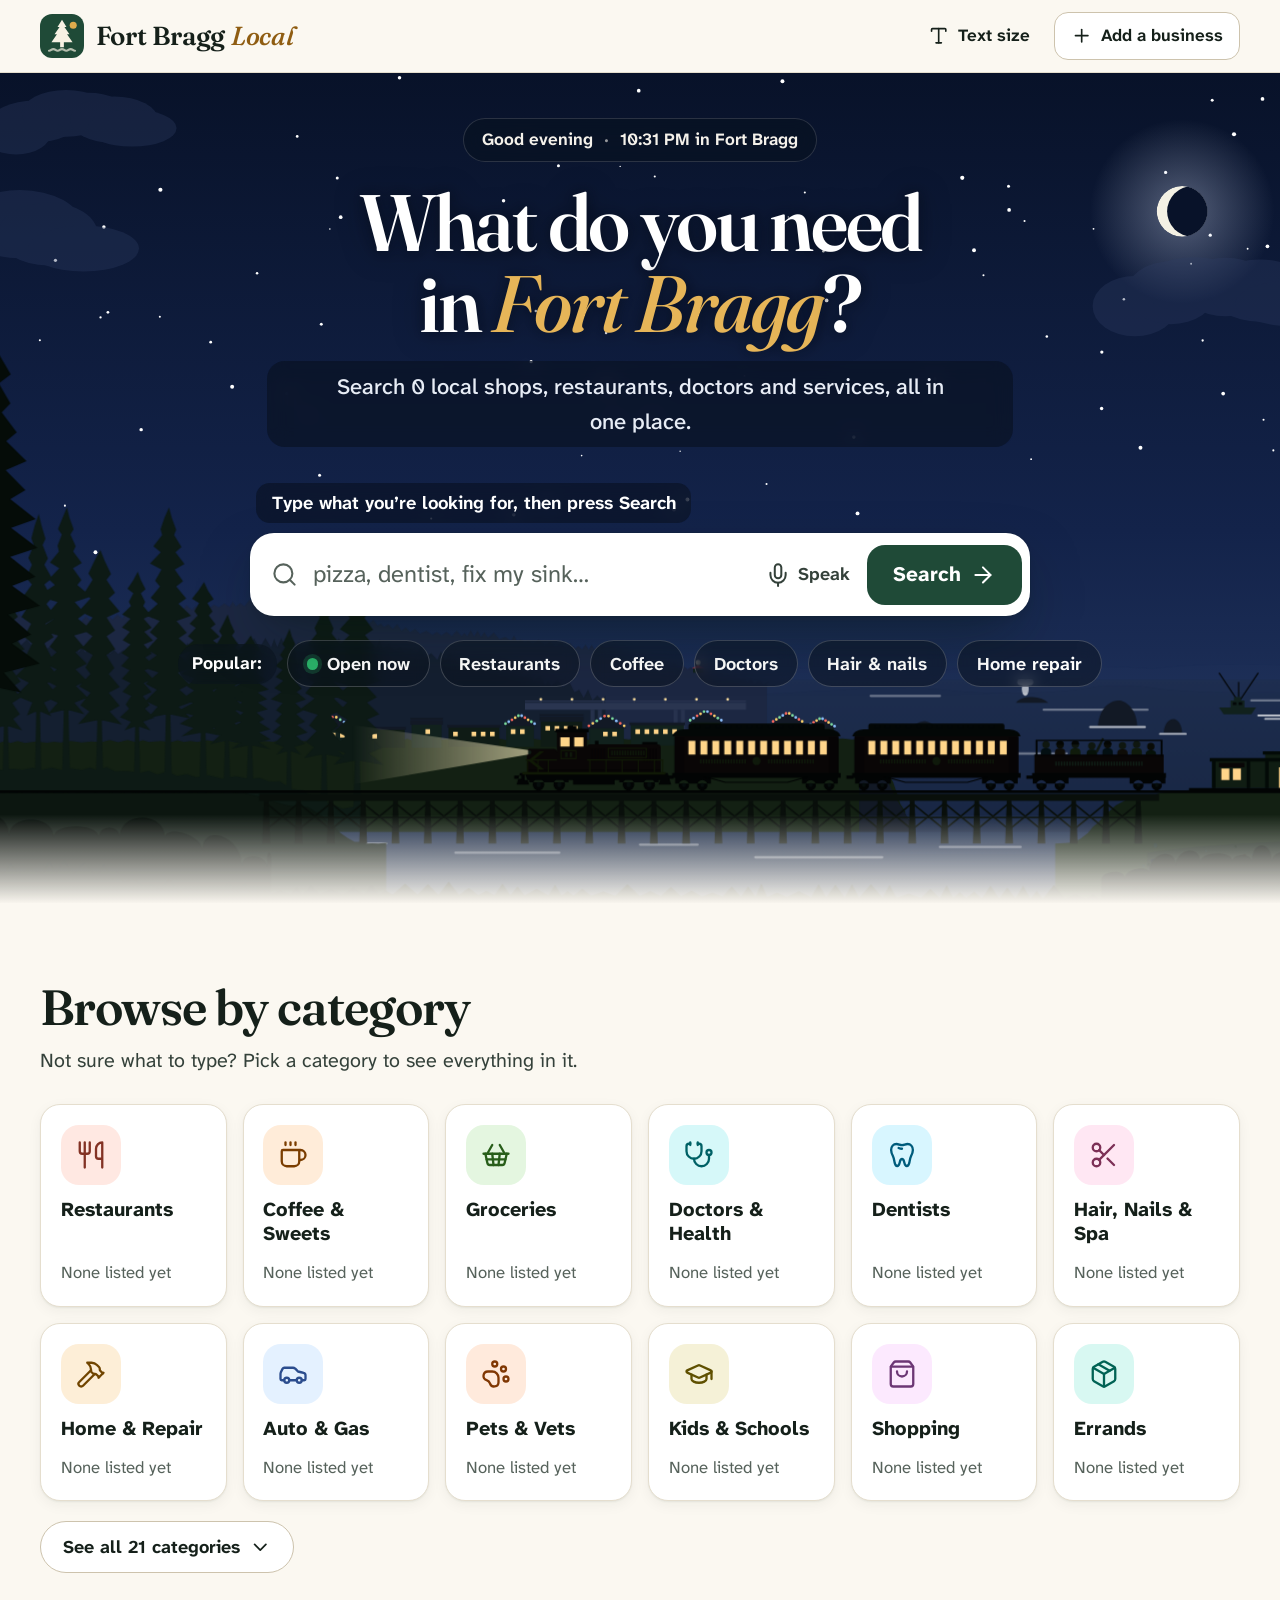
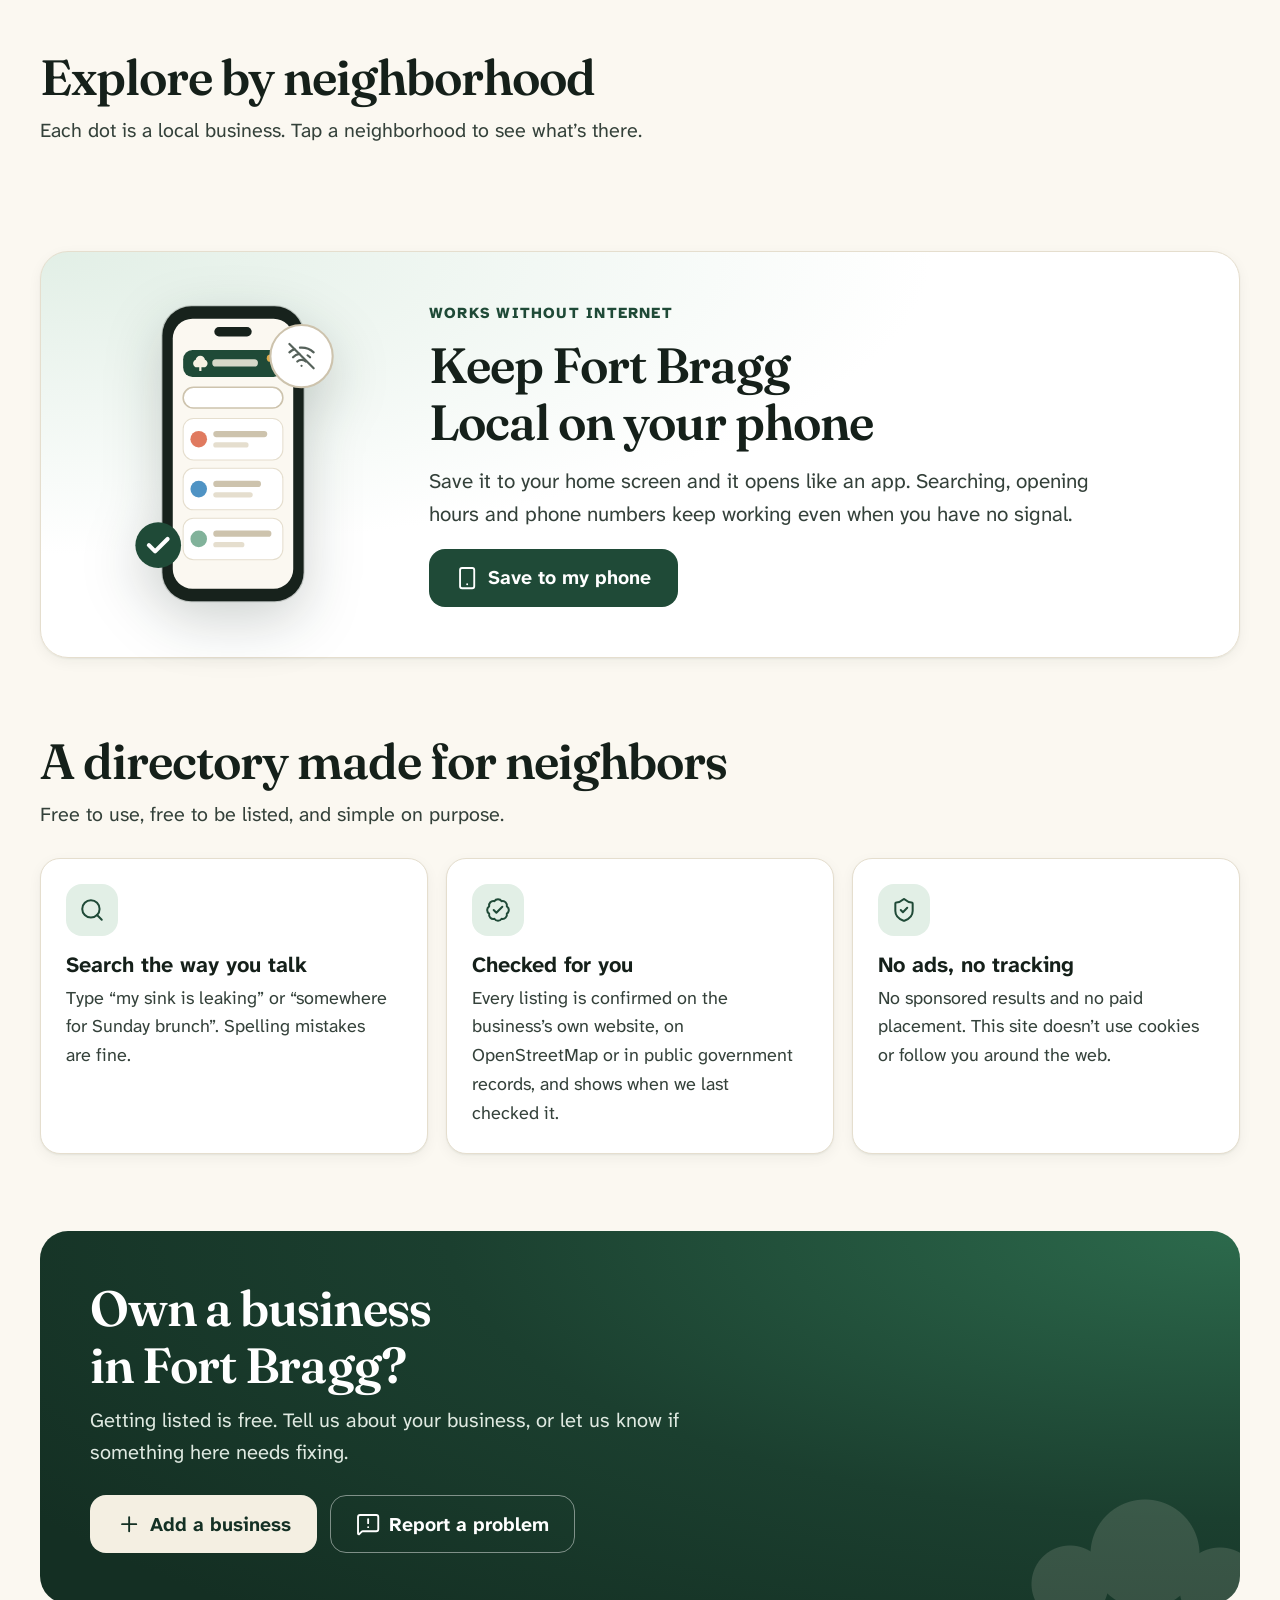
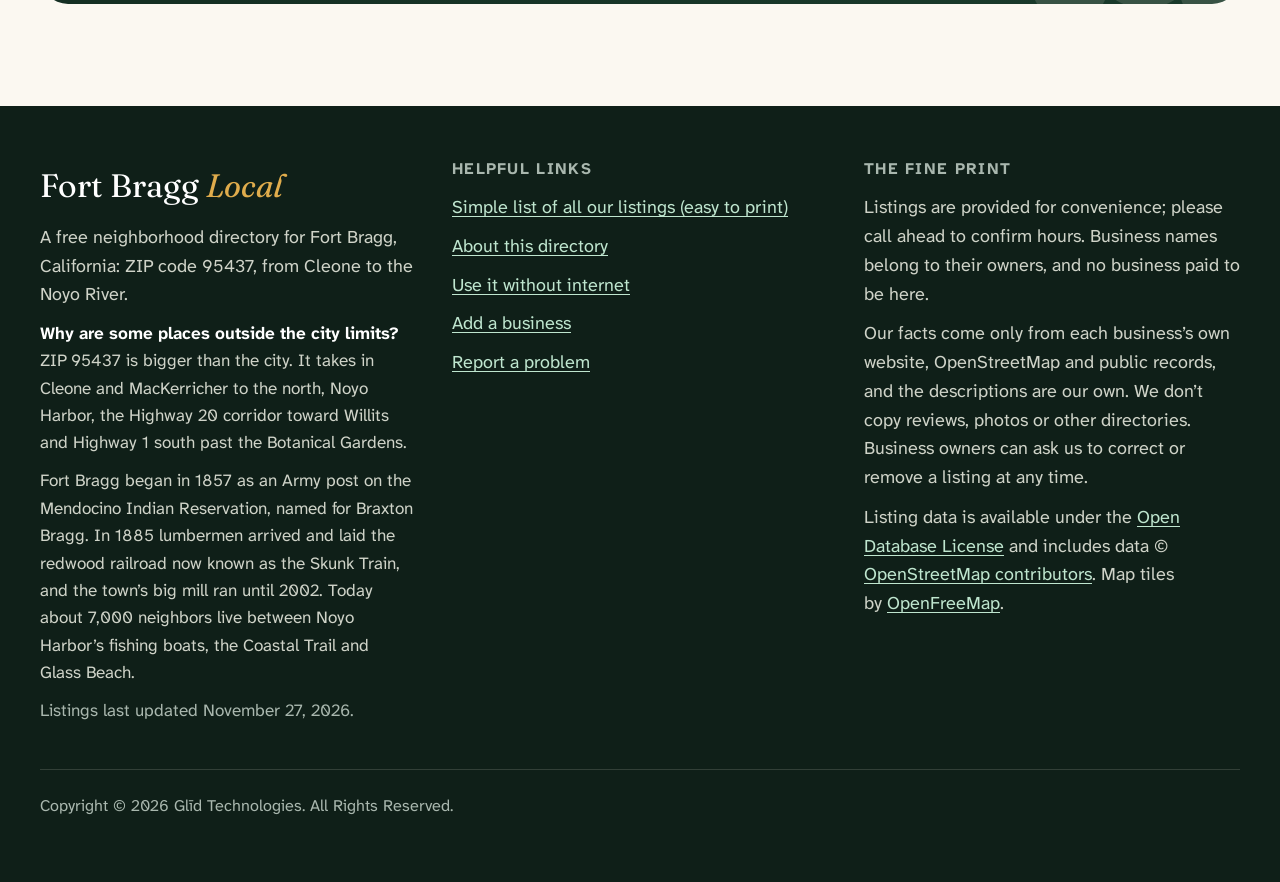
==== index.html @ 2d951d48 "Copy Fort Bragg Local as the starting point for Willits Local Copied from fortbraggcahyperlocal at 7" ====
<!doctype html>
<html lang="en" data-textsize="standard">
<head>
<meta charset="utf-8">
<meta name="viewport" content="width=device-width, initial-scale=1, viewport-fit=cover">
<title>Fort Bragg Local: find local businesses in Fort Bragg, California</title>
<meta name="description" content="A free, easy-to-search directory of local restaurants, shops, doctors and services in Fort Bragg, California. Search in plain English: “pizza”, “dentist” or “fix my sink”.">
<meta name="theme-color" content="#1d3b2f">
<meta name="color-scheme" content="light dark">
<meta property="og:type" content="website">
<meta property="og:title" content="Fort Bragg Local: the neighborhood directory">
<meta property="og:description" content="Find local restaurants, shops, doctors and services in Fort Bragg, California. Search in plain English.">
<meta property="og:image" content="https://fortbragg-ca.info/assets/img/og-image.png">
<meta property="og:image:alt" content="Fort Bragg Local: a search box over a drawing of the Skunk Train crossing a trestle at sunset, with redwoods and the Pacific behind.">
<meta name="twitter:card" content="summary_large_image">
<!-- SITE-URL:START (written by tools/set-site-url.mjs) -->
<link rel="canonical" href="https://fortbragg-ca.info/">
<meta property="og:url" content="https://fortbragg-ca.info/">
<meta name="twitter:image" content="https://fortbragg-ca.info/assets/img/og-image.png">
<!-- SITE-URL:END -->
<link rel="icon" href="assets/img/favicon.svg" type="image/svg+xml">
<link rel="apple-touch-icon" href="assets/img/apple-touch-icon.png">
<link rel="manifest" href="site.webmanifest">
<meta name="mobile-web-app-capable" content="yes">
<meta name="apple-mobile-web-app-capable" content="yes">
<meta name="apple-mobile-web-app-title" content="Fort Bragg">
<meta name="apple-mobile-web-app-status-bar-style" content="default">
<link rel="preload" href="assets/fonts/atkinson-hyperlegible-next-latin-wght-normal.woff2" as="font" type="font/woff2" crossorigin>
<link rel="preload" href="assets/fonts/fraunces-latin-opsz-normal.woff2" as="font" type="font/woff2" crossorigin>
<link rel="preload" href="data/businesses.json" as="fetch" type="application/json" crossorigin>
<link rel="stylesheet" href="assets/css/app.css">
<script>
  // Apply the visitor's saved text size before the page paints (no flash).
  try { var ts = localStorage.getItem('fbl-textsize'); if (ts) document.documentElement.dataset.textsize = ts; } catch (e) {}
  // If the app hasn't started after a while (very old browser), offer the simple list.
  window.__mlBootTimer = setTimeout(function () { var n = document.getElementById('boot-fallback'); if (n) n.hidden = false; }, 6000);
</script>
<script type="module" src="assets/js/app.js"></script>
<script type="application/ld+json">
{"@context":"https://schema.org","@type":"WebSite","name":"Fort Bragg Local","description":"A free directory of local businesses in Fort Bragg, California.","potentialAction":{"@type":"SearchAction","target":"https://fortbragg-ca.info/?q={search_term_string}","query-input":"required name=search_term_string"},"url":"https://fortbragg-ca.info/"}
</script>
</head>
<body>
<a class="skip" href="#q">Skip to search</a>
<!-- ICONS:START -->
<svg xmlns="http://www.w3.org/2000/svg" class="sprite" aria-hidden="true" focusable="false">
<symbol id="i-arrow-left" viewBox="0 0 24 24" fill="none" stroke="currentColor" stroke-width="1.85" stroke-linecap="round" stroke-linejoin="round"><path d="m12 19-7-7 7-7" /><path d="M19 12H5" /></symbol>
<symbol id="i-arrow-right" viewBox="0 0 24 24" fill="none" stroke="currentColor" stroke-width="1.85" stroke-linecap="round" stroke-linejoin="round"><path d="M5 12h14" /><path d="m12 5 7 7-7 7" /></symbol>
<symbol id="i-badge-check" viewBox="0 0 24 24" fill="none" stroke="currentColor" stroke-width="1.85" stroke-linecap="round" stroke-linejoin="round"><path d="M3.85 8.62a4 4 0 0 1 4.78-4.77 4 4 0 0 1 6.74 0 4 4 0 0 1 4.78 4.78 4 4 0 0 1 0 6.74 4 4 0 0 1-4.77 4.78 4 4 0 0 1-6.75 0 4 4 0 0 1-4.78-4.77 4 4 0 0 1 0-6.76Z" /><path d="m16 9-5.5 5.5L8 12" /></symbol>
<symbol id="i-bed-double" viewBox="0 0 24 24" fill="none" stroke="currentColor" stroke-width="1.85" stroke-linecap="round" stroke-linejoin="round"><path d="M2 20v-8a2 2 0 0 1 2-2h16a2 2 0 0 1 2 2v8" /><path d="M4 10V6a2 2 0 0 1 2-2h12a2 2 0 0 1 2 2v4" /><path d="M12 4v6" /><path d="M2 18h20" /></symbol>
<symbol id="i-briefcase" viewBox="0 0 24 24" fill="none" stroke="currentColor" stroke-width="1.85" stroke-linecap="round" stroke-linejoin="round"><path d="M16 20V4a2 2 0 0 0-2-2h-4a2 2 0 0 0-2 2v16" /><rect width="20" height="14" x="2" y="6" rx="2" /></symbol>
<symbol id="i-calendar-check" viewBox="0 0 24 24" fill="none" stroke="currentColor" stroke-width="1.85" stroke-linecap="round" stroke-linejoin="round"><path d="M8 2v3" /><path d="M16 2v3" /><rect x="3" y="3" width="18" height="18" rx="2" /><path d="M3 9h18" /><path d="m9 15 2 2 4-4" /></symbol>
<symbol id="i-car" viewBox="0 0 24 24" fill="none" stroke="currentColor" stroke-width="1.85" stroke-linecap="round" stroke-linejoin="round"><path d="M19 17h2c.6 0 1-.4 1-1v-3c0-.9-.7-1.7-1.5-1.9C18.7 10.6 16 10 16 10s-1.3-1.4-2.2-2.3c-.5-.4-1.1-.7-1.8-.7H5c-.6 0-1.1.4-1.4.9l-1.4 2.9A3.7 3.7 0 0 0 2 12v4c0 .6.4 1 1 1h2" /><circle cx="7" cy="17" r="2" /><path d="M9 17h6" /><circle cx="17" cy="17" r="2" /></symbol>
<symbol id="i-check" viewBox="0 0 24 24" fill="none" stroke="currentColor" stroke-width="1.85" stroke-linecap="round" stroke-linejoin="round"><path d="M20 6 9 17l-5-5" /></symbol>
<symbol id="i-chevron-down" viewBox="0 0 24 24" fill="none" stroke="currentColor" stroke-width="1.85" stroke-linecap="round" stroke-linejoin="round"><path d="m6 9 6 6 6-6" /></symbol>
<symbol id="i-chevron-left" viewBox="0 0 24 24" fill="none" stroke="currentColor" stroke-width="1.85" stroke-linecap="round" stroke-linejoin="round"><path d="m15 18-6-6 6-6" /></symbol>
<symbol id="i-chevron-right" viewBox="0 0 24 24" fill="none" stroke="currentColor" stroke-width="1.85" stroke-linecap="round" stroke-linejoin="round"><path d="m9 18 6-6-6-6" /></symbol>
<symbol id="i-circle-alert" viewBox="0 0 24 24" fill="none" stroke="currentColor" stroke-width="1.85" stroke-linecap="round" stroke-linejoin="round"><circle cx="12" cy="12" r="10" /><line x1="12" x2="12" y1="8" y2="12" /><line x1="12" x2="12.01" y1="16" y2="16" /></symbol>
<symbol id="i-circle-check" viewBox="0 0 24 24" fill="none" stroke="currentColor" stroke-width="1.85" stroke-linecap="round" stroke-linejoin="round"><circle cx="12" cy="12" r="10" /><path d="m9 12 2 2 4-4" /></symbol>
<symbol id="i-clock" viewBox="0 0 24 24" fill="none" stroke="currentColor" stroke-width="1.85" stroke-linecap="round" stroke-linejoin="round"><circle cx="12" cy="12" r="10" /><path d="M12 6v6l4 2" /></symbol>
<symbol id="i-coffee" viewBox="0 0 24 24" fill="none" stroke="currentColor" stroke-width="1.85" stroke-linecap="round" stroke-linejoin="round"><path d="M10 2v2" /><path d="M14 2v2" /><path d="M16 8a1 1 0 0 1 1 1v8a4 4 0 0 1-4 4H7a4 4 0 0 1-4-4V9a1 1 0 0 1 1-1h14a4 4 0 1 1 0 8h-1" /><path d="M6 2v2" /></symbol>
<symbol id="i-copy" viewBox="0 0 24 24" fill="none" stroke="currentColor" stroke-width="1.85" stroke-linecap="round" stroke-linejoin="round"><rect width="14" height="14" x="8" y="8" rx="2" ry="2" /><path d="M4 16c-1.1 0-2-.9-2-2V4c0-1.1.9-2 2-2h10c1.1 0 2 .9 2 2" /></symbol>
<symbol id="i-download" viewBox="0 0 24 24" fill="none" stroke="currentColor" stroke-width="1.85" stroke-linecap="round" stroke-linejoin="round"><path d="M12 15V3" /><path d="M21 15v4a2 2 0 0 1-2 2H5a2 2 0 0 1-2-2v-4" /><path d="m7 10 5 5 5-5" /></symbol>
<symbol id="i-dumbbell" viewBox="0 0 24 24" fill="none" stroke="currentColor" stroke-width="1.85" stroke-linecap="round" stroke-linejoin="round"><path d="M17.596 12.768a2 2 0 1 0 2.829-2.829l-1.768-1.767a2 2 0 0 0 2.828-2.829l-2.828-2.828a2 2 0 0 0-2.829 2.828l-1.767-1.768a2 2 0 1 0-2.829 2.829z" /><path d="m2.5 21.5 1.4-1.4" /><path d="m20.1 3.9 1.4-1.4" /><path d="M5.343 21.485a2 2 0 1 0 2.829-2.828l1.767 1.768a2 2 0 1 0 2.829-2.829l-6.364-6.364a2 2 0 1 0-2.829 2.829l1.768 1.767a2 2 0 0 0-2.828 2.829z" /><path d="m9.6 14.4 4.8-4.8" /></symbol>
<symbol id="i-ellipsis" viewBox="0 0 24 24" fill="none" stroke="currentColor" stroke-width="1.85" stroke-linecap="round" stroke-linejoin="round"><circle cx="12" cy="12" r="1" /><circle cx="19" cy="12" r="1" /><circle cx="5" cy="12" r="1" /></symbol>
<symbol id="i-ellipsis-vertical" viewBox="0 0 24 24" fill="none" stroke="currentColor" stroke-width="1.85" stroke-linecap="round" stroke-linejoin="round"><circle cx="12" cy="12" r="1" /><circle cx="12" cy="5" r="1" /><circle cx="12" cy="19" r="1" /></symbol>
<symbol id="i-external-link" viewBox="0 0 24 24" fill="none" stroke="currentColor" stroke-width="1.85" stroke-linecap="round" stroke-linejoin="round"><path d="M15 3h6v6" /><path d="M10 14 21 3" /><path d="M18 13v6a2 2 0 0 1-2 2H5a2 2 0 0 1-2-2V8a2 2 0 0 1 2-2h6" /></symbol>
<symbol id="i-glasses" viewBox="0 0 24 24" fill="none" stroke="currentColor" stroke-width="1.85" stroke-linecap="round" stroke-linejoin="round"><circle cx="6" cy="15" r="4" /><circle cx="18" cy="15" r="4" /><path d="M14 15a2 2 0 0 0-2-2 2 2 0 0 0-2 2" /><path d="M2.5 13 5 7c.7-1.3 1.4-2 3-2" /><path d="M21.5 13 19 7c-.7-1.3-1.5-2-3-2" /></symbol>
<symbol id="i-globe" viewBox="0 0 24 24" fill="none" stroke="currentColor" stroke-width="1.85" stroke-linecap="round" stroke-linejoin="round"><circle cx="12" cy="12" r="10" /><path d="M12 2a14.5 14.5 0 0 0 0 20 14.5 14.5 0 0 0 0-20" /><path d="M2 12h20" /></symbol>
<symbol id="i-graduation-cap" viewBox="0 0 24 24" fill="none" stroke="currentColor" stroke-width="1.85" stroke-linecap="round" stroke-linejoin="round"><path d="M21.42 10.922a1 1 0 0 0-.019-1.838L12.83 5.18a2 2 0 0 0-1.66 0L2.6 9.08a1 1 0 0 0 0 1.832l8.57 3.908a2 2 0 0 0 1.66 0z" /><path d="M22 10v6" /><path d="M6 12.5V16a6 3 0 0 0 12 0v-3.5" /></symbol>
<symbol id="i-hammer" viewBox="0 0 24 24" fill="none" stroke="currentColor" stroke-width="1.85" stroke-linecap="round" stroke-linejoin="round"><path d="m15 12-9.373 9.373a1 1 0 0 1-3.001-3L12 9" /><path d="m18 15 4-4" /><path d="m21.5 11.5-1.914-1.914A2 2 0 0 1 19 8.172v-.344a2 2 0 0 0-.586-1.414l-1.657-1.657A6 6 0 0 0 12.516 3H9l1.243 1.243A6 6 0 0 1 12 8.485V10l2 2h1.172a2 2 0 0 1 1.414.586L18.5 14.5" /></symbol>
<symbol id="i-heart" viewBox="0 0 24 24" fill="none" stroke="currentColor" stroke-width="1.85" stroke-linecap="round" stroke-linejoin="round"><path d="M2 9.5a5.5 5.5 0 0 1 9.591-3.676.56.56 0 0 0 .818 0A5.49 5.49 0 0 1 22 9.5c0 2.29-1.5 4-3 5.5l-5.492 5.313a2 2 0 0 1-3 .019L5 15c-1.5-1.5-3-3.2-3-5.5" /></symbol>
<symbol id="i-heart-handshake" viewBox="0 0 24 24" fill="none" stroke="currentColor" stroke-width="1.85" stroke-linecap="round" stroke-linejoin="round"><path d="M19.414 14.414C21 12.828 22 11.5 22 9.5a5.5 5.5 0 0 0-9.591-3.676.6.6 0 0 1-.818.001A5.5 5.5 0 0 0 2 9.5c0 2.3 1.5 4 3 5.5l5.535 5.362a2 2 0 0 0 2.879.052 2.12 2.12 0 0 0-.004-3 2.124 2.124 0 1 0 3-3 2.124 2.124 0 0 0 3.004 0 2 2 0 0 0 0-2.828l-1.881-1.882a2.41 2.41 0 0 0-3.409 0l-1.71 1.71a2 2 0 0 1-2.828 0 2 2 0 0 1 0-2.828l2.823-2.762" /></symbol>
<symbol id="i-info" viewBox="0 0 24 24" fill="none" stroke="currentColor" stroke-width="1.85" stroke-linecap="round" stroke-linejoin="round"><circle cx="12" cy="12" r="10" /><path d="M12 16v-4" /><path d="M12 8h.01" /></symbol>
<symbol id="i-key" viewBox="0 0 24 24" fill="none" stroke="currentColor" stroke-width="1.85" stroke-linecap="round" stroke-linejoin="round"><path d="m2 21 9.6-9.6" /><path d="m7.5 15.5 2.3 2.3a1 1 0 0 1 0 1.4l-2.1 2.1a1 1 0 0 1-1.4 0L4 19" /><circle cx="15.5" cy="7.5" r="5.5" /></symbol>
<symbol id="i-landmark" viewBox="0 0 24 24" fill="none" stroke="currentColor" stroke-width="1.85" stroke-linecap="round" stroke-linejoin="round"><path d="M10 18v-7" /><path d="M11.119 2.205a2 2 0 0 1 1.762 0l7.84 3.846A.5.5 0 0 1 20.5 7h-17a.5.5 0 0 1-.22-.949z" /><path d="M14 18v-7" /><path d="M18 18v-7" /><path d="M3 22h18" /><path d="M6 18v-7" /></symbol>
<symbol id="i-layout-grid" viewBox="0 0 24 24" fill="none" stroke="currentColor" stroke-width="1.85" stroke-linecap="round" stroke-linejoin="round"><rect width="7" height="7" x="3" y="3" rx="1" /><rect width="7" height="7" x="14" y="3" rx="1" /><rect width="7" height="7" x="14" y="14" rx="1" /><rect width="7" height="7" x="3" y="14" rx="1" /></symbol>
<symbol id="i-leaf" viewBox="0 0 24 24" fill="none" stroke="currentColor" stroke-width="1.85" stroke-linecap="round" stroke-linejoin="round"><path d="M11 20a10 10 0 0010-10 25.9 25.9 0 00-1.04-7.281 1 1 0 00-1.755-.325C15.833 5.5 13 5.5 9.8 6.1A7 7 0 0011 20" /><path d="M2 21a5 5 0 012.911-4.544C7.613 15.212 8.351 15.24 11 13" /></symbol>
<symbol id="i-list" viewBox="0 0 24 24" fill="none" stroke="currentColor" stroke-width="1.85" stroke-linecap="round" stroke-linejoin="round"><path d="M3 5h.01" /><path d="M3 12h.01" /><path d="M3 19h.01" /><path d="M8 5h13" /><path d="M8 12h13" /><path d="M8 19h13" /></symbol>
<symbol id="i-mail" viewBox="0 0 24 24" fill="none" stroke="currentColor" stroke-width="1.85" stroke-linecap="round" stroke-linejoin="round"><path d="m22 7-8.991 5.727a2 2 0 0 1-2.009 0L2 7" /><rect x="2" y="4" width="20" height="16" rx="2" /></symbol>
<symbol id="i-map" viewBox="0 0 24 24" fill="none" stroke="currentColor" stroke-width="1.85" stroke-linecap="round" stroke-linejoin="round"><path d="M14.106 5.553a2 2 0 0 0 1.788 0l3.659-1.83A1 1 0 0 1 21 4.619v12.764a1 1 0 0 1-.553.894l-4.553 2.277a2 2 0 0 1-1.788 0l-4.212-2.106a2 2 0 0 0-1.788 0l-3.659 1.83A1 1 0 0 1 3 19.381V6.618a1 1 0 0 1 .553-.894l4.553-2.277a2 2 0 0 1 1.788 0z" /><path d="M15 5.764v15" /><path d="M9 3.236v15" /></symbol>
<symbol id="i-map-pin" viewBox="0 0 24 24" fill="none" stroke="currentColor" stroke-width="1.85" stroke-linecap="round" stroke-linejoin="round"><path d="M20 10c0 4.993-5.539 10.193-7.399 11.799a1 1 0 0 1-1.202 0C9.539 20.193 4 14.993 4 10a8 8 0 0 1 16 0" /><circle cx="12" cy="10" r="3" /></symbol>
<symbol id="i-menu" viewBox="0 0 24 24" fill="none" stroke="currentColor" stroke-width="1.85" stroke-linecap="round" stroke-linejoin="round"><path d="M4 5h16" /><path d="M4 12h16" /><path d="M4 19h16" /></symbol>
<symbol id="i-message-square-warning" viewBox="0 0 24 24" fill="none" stroke="currentColor" stroke-width="1.85" stroke-linecap="round" stroke-linejoin="round"><path d="M22 17a2 2 0 0 1-2 2H6.828a2 2 0 0 0-1.414.586l-2.202 2.202A.71.71 0 0 1 2 21.286V5a2 2 0 0 1 2-2h16a2 2 0 0 1 2 2z" /><path d="M12 15h.01" /><path d="M12 7v4" /></symbol>
<symbol id="i-mic" viewBox="0 0 24 24" fill="none" stroke="currentColor" stroke-width="1.85" stroke-linecap="round" stroke-linejoin="round"><path d="M12 19v3" /><path d="M19 10v2a7 7 0 0 1-14 0v-2" /><rect x="9" y="2" width="6" height="13" rx="3" /></symbol>
<symbol id="i-moon" viewBox="0 0 24 24" fill="none" stroke="currentColor" stroke-width="1.85" stroke-linecap="round" stroke-linejoin="round"><path d="M20.985 12.486a9 9 0 1 1-9.473-9.472c.405-.022.617.46.402.803a6 6 0 0 0 8.268 8.268c.344-.215.825-.004.803.401" /></symbol>
<symbol id="i-navigation" viewBox="0 0 24 24" fill="none" stroke="currentColor" stroke-width="1.85" stroke-linecap="round" stroke-linejoin="round"><polygon points="3 11 22 2 13 21 11 13 3 11" /></symbol>
<symbol id="i-package" viewBox="0 0 24 24" fill="none" stroke="currentColor" stroke-width="1.85" stroke-linecap="round" stroke-linejoin="round"><path d="M11 21.73a2 2 0 0 0 2 0l7-4A2 2 0 0 0 21 16V8a2 2 0 0 0-1-1.73l-7-4a2 2 0 0 0-2 0l-7 4A2 2 0 0 0 3 8v8a2 2 0 0 0 1 1.73z" /><path d="M12 22V12" /><polyline points="3.29 7 12 12 20.71 7" /><path d="m7.5 4.27 9 5.15" /></symbol>
<symbol id="i-paw-print" viewBox="0 0 24 24" fill="none" stroke="currentColor" stroke-width="1.85" stroke-linecap="round" stroke-linejoin="round"><circle cx="11" cy="4" r="2" /><circle cx="18" cy="8" r="2" /><circle cx="20" cy="16" r="2" /><path d="M9 10a5 5 0 0 1 5 5v3.5a3.5 3.5 0 0 1-6.84 1.045Q6.52 17.48 4.46 16.84A3.5 3.5 0 0 1 5.5 10Z" /></symbol>
<symbol id="i-phone" viewBox="0 0 24 24" fill="none" stroke="currentColor" stroke-width="1.85" stroke-linecap="round" stroke-linejoin="round"><path d="M13.832 16.568a1 1 0 0 0 1.213-.303l.355-.465A2 2 0 0 1 17 15h3a2 2 0 0 1 2 2v3a2 2 0 0 1-2 2A18 18 0 0 1 2 4a2 2 0 0 1 2-2h3a2 2 0 0 1 2 2v3a2 2 0 0 1-.8 1.6l-.468.351a1 1 0 0 0-.292 1.233 14 14 0 0 0 6.392 6.384" /></symbol>
<symbol id="i-plus" viewBox="0 0 24 24" fill="none" stroke="currentColor" stroke-width="1.85" stroke-linecap="round" stroke-linejoin="round"><path d="M5 12h14" /><path d="M12 5v14" /></symbol>
<symbol id="i-printer" viewBox="0 0 24 24" fill="none" stroke="currentColor" stroke-width="1.85" stroke-linecap="round" stroke-linejoin="round"><path d="M6 18H4a2 2 0 0 1-2-2v-5a2 2 0 0 1 2-2h16a2 2 0 0 1 2 2v5a2 2 0 0 1-2 2h-2" /><path d="M6 9V3a1 1 0 0 1 1-1h10a1 1 0 0 1 1 1v6" /><rect x="6" y="14" width="12" height="8" rx="1" /></symbol>
<symbol id="i-scissors" viewBox="0 0 24 24" fill="none" stroke="currentColor" stroke-width="1.85" stroke-linecap="round" stroke-linejoin="round"><circle cx="6" cy="6" r="3" /><path d="M8.12 8.12 12 12" /><path d="M20 4 8.12 15.88" /><circle cx="6" cy="18" r="3" /><path d="M14.8 14.8 20 20" /></symbol>
<symbol id="i-search" viewBox="0 0 24 24" fill="none" stroke="currentColor" stroke-width="1.85" stroke-linecap="round" stroke-linejoin="round"><path d="m21 21-4.34-4.34" /><circle cx="11" cy="11" r="8" /></symbol>
<symbol id="i-share" viewBox="0 0 24 24" fill="none" stroke="currentColor" stroke-width="1.85" stroke-linecap="round" stroke-linejoin="round"><path d="M12 2v13" /><path d="m16 6-4-4-4 4" /><path d="M4 12v8a2 2 0 0 0 2 2h12a2 2 0 0 0 2-2v-8" /></symbol>
<symbol id="i-share-2" viewBox="0 0 24 24" fill="none" stroke="currentColor" stroke-width="1.85" stroke-linecap="round" stroke-linejoin="round"><circle cx="18" cy="5" r="3" /><circle cx="6" cy="12" r="3" /><circle cx="18" cy="19" r="3" /><line x1="8.59" x2="15.42" y1="13.51" y2="17.49" /><line x1="15.41" x2="8.59" y1="6.51" y2="10.49" /></symbol>
<symbol id="i-shield-check" viewBox="0 0 24 24" fill="none" stroke="currentColor" stroke-width="1.85" stroke-linecap="round" stroke-linejoin="round"><path d="M20 13c0 5-3.5 7.5-7.66 8.95a1 1 0 0 1-.67-.01C7.5 20.5 4 18 4 13V6a1 1 0 0 1 1-1c2 0 4.5-1.2 6.24-2.72a1.17 1.17 0 0 1 1.52 0C14.51 3.81 17 5 19 5a1 1 0 0 1 1 1z" /><path d="m9 12 2 2 4-4" /></symbol>
<symbol id="i-shopping-bag" viewBox="0 0 24 24" fill="none" stroke="currentColor" stroke-width="1.85" stroke-linecap="round" stroke-linejoin="round"><path d="M16 10a4 4 0 0 1-8 0" /><path d="M3.103 6.034h17.794" /><path d="M3.4 5.467a2 2 0 0 0-.4 1.2V20a2 2 0 0 0 2 2h14a2 2 0 0 0 2-2V6.667a2 2 0 0 0-.4-1.2l-2-2.667A2 2 0 0 0 17 2H7a2 2 0 0 0-1.6.8z" /></symbol>
<symbol id="i-shopping-basket" viewBox="0 0 24 24" fill="none" stroke="currentColor" stroke-width="1.85" stroke-linecap="round" stroke-linejoin="round"><path d="m15 11-1 9" /><path d="m19 11-4-7" /><path d="M2 11h20" /><path d="m3.5 11 1.6 7.4a2 2 0 0 0 2 1.6h9.8a2 2 0 0 0 2-1.6l1.7-7.4" /><path d="M4.5 15.5h15" /><path d="m5 11 4-7" /><path d="m9 11 1 9" /></symbol>
<symbol id="i-smartphone" viewBox="0 0 24 24" fill="none" stroke="currentColor" stroke-width="1.85" stroke-linecap="round" stroke-linejoin="round"><rect width="14" height="20" x="5" y="2" rx="2" ry="2" /><path d="M12 18h.01" /></symbol>
<symbol id="i-sparkles" viewBox="0 0 24 24" fill="none" stroke="currentColor" stroke-width="1.85" stroke-linecap="round" stroke-linejoin="round"><path d="M11.017 2.814a1 1 0 0 1 1.966 0l1.051 5.558a2 2 0 0 0 1.594 1.594l5.558 1.051a1 1 0 0 1 0 1.966l-5.558 1.051a2 2 0 0 0-1.594 1.594l-1.051 5.558a1 1 0 0 1-1.966 0l-1.051-5.558a2 2 0 0 0-1.594-1.594l-5.558-1.051a1 1 0 0 1 0-1.966l5.558-1.051a2 2 0 0 0 1.594-1.594z" /><path d="M20 2v4" /><path d="M22 4h-4" /><circle cx="4" cy="20" r="2" /></symbol>
<symbol id="i-square-plus" viewBox="0 0 24 24" fill="none" stroke="currentColor" stroke-width="1.85" stroke-linecap="round" stroke-linejoin="round"><rect width="18" height="18" x="3" y="3" rx="2" /><path d="M8 12h8" /><path d="M12 8v8" /></symbol>
<symbol id="i-stethoscope" viewBox="0 0 24 24" fill="none" stroke="currentColor" stroke-width="1.85" stroke-linecap="round" stroke-linejoin="round"><path d="M11 2v2" /><path d="M5 2v2" /><path d="M5 3H4a2 2 0 0 0-2 2v4a6 6 0 0 0 12 0V5a2 2 0 0 0-2-2h-1" /><path d="M8 15a6 6 0 0 0 12 0v-3" /><circle cx="20" cy="10" r="2" /></symbol>
<symbol id="i-store" viewBox="0 0 24 24" fill="none" stroke="currentColor" stroke-width="1.85" stroke-linecap="round" stroke-linejoin="round"><path d="M15 21v-5a1 1 0 0 0-1-1h-4a1 1 0 0 0-1 1v5" /><path d="M17.774 10.31a1.12 1.12 0 0 0-1.549 0 2.5 2.5 0 0 1-3.451 0 1.12 1.12 0 0 0-1.548 0 2.5 2.5 0 0 1-3.452 0 1.12 1.12 0 0 0-1.549 0 2.5 2.5 0 0 1-3.77-3.248l2.889-4.184A2 2 0 0 1 7 2h10a2 2 0 0 1 1.653.873l2.895 4.192a2.5 2.5 0 0 1-3.774 3.244" /><path d="M4 10.95V19a2 2 0 0 0 2 2h12a2 2 0 0 0 2-2v-8.05" /></symbol>
<symbol id="i-sun" viewBox="0 0 24 24" fill="none" stroke="currentColor" stroke-width="1.85" stroke-linecap="round" stroke-linejoin="round"><circle cx="12" cy="12" r="4" /><path d="M12 2v2" /><path d="M12 20v2" /><path d="m4.93 4.93 1.41 1.41" /><path d="m17.66 17.66 1.41 1.41" /><path d="M2 12h2" /><path d="M20 12h2" /><path d="m6.34 17.66-1.41 1.41" /><path d="m19.07 4.93-1.41 1.41" /></symbol>
<symbol id="i-sunrise" viewBox="0 0 24 24" fill="none" stroke="currentColor" stroke-width="1.85" stroke-linecap="round" stroke-linejoin="round"><path d="M12 2v8" /><path d="m4.93 10.93 1.41 1.41" /><path d="M2 18h2" /><path d="M20 18h2" /><path d="m19.07 10.93-1.41 1.41" /><path d="M22 22H2" /><path d="m8 6 4-4 4 4" /><path d="M16 18a4 4 0 0 0-8 0" /></symbol>
<symbol id="i-sunset" viewBox="0 0 24 24" fill="none" stroke="currentColor" stroke-width="1.85" stroke-linecap="round" stroke-linejoin="round"><path d="M12 10V2" /><path d="m4.93 10.93 1.41 1.41" /><path d="M2 18h2" /><path d="M20 18h2" /><path d="m19.07 10.93-1.41 1.41" /><path d="M22 22H2" /><path d="m16 6-4 4-4-4" /><path d="M16 18a4 4 0 0 0-8 0" /></symbol>
<symbol id="i-ticket" viewBox="0 0 24 24" fill="none" stroke="currentColor" stroke-width="1.85" stroke-linecap="round" stroke-linejoin="round"><path d="M2 9a3 3 0 0 1 0 6v2a2 2 0 0 0 2 2h16a2 2 0 0 0 2-2v-2a3 3 0 0 1 0-6V7a2 2 0 0 0-2-2H4a2 2 0 0 0-2 2Z" /><path d="M13 5v2" /><path d="M13 17v2" /><path d="M13 11v2" /></symbol>
<symbol id="i-type" viewBox="0 0 24 24" fill="none" stroke="currentColor" stroke-width="1.85" stroke-linecap="round" stroke-linejoin="round"><path d="M12 4v16" /><path d="M4 7V5a1 1 0 0 1 1-1h14a1 1 0 0 1 1 1v2" /><path d="M9 20h6" /></symbol>
<symbol id="i-users" viewBox="0 0 24 24" fill="none" stroke="currentColor" stroke-width="1.85" stroke-linecap="round" stroke-linejoin="round"><path d="M16 21v-2a4 4 0 0 0-4-4H6a4 4 0 0 0-4 4v2" /><path d="M16 3.128a4 4 0 0 1 0 7.744" /><path d="M22 21v-2a4 4 0 0 0-3-3.87" /><circle cx="9" cy="7" r="4" /></symbol>
<symbol id="i-utensils" viewBox="0 0 24 24" fill="none" stroke="currentColor" stroke-width="1.85" stroke-linecap="round" stroke-linejoin="round"><path d="M3 2v7c0 1.1.9 2 2 2h4a2 2 0 0 0 2-2V2" /><path d="M7 2v20" /><path d="M21 15V2a5 5 0 0 0-5 5v6c0 1.1.9 2 2 2h3Zm0 0v7" /></symbol>
<symbol id="i-wifi-off" viewBox="0 0 24 24" fill="none" stroke="currentColor" stroke-width="1.85" stroke-linecap="round" stroke-linejoin="round"><path d="M12 20h.01" /><path d="M8.5 16.429a5 5 0 0 1 7 0" /><path d="M5 12.859a10 10 0 0 1 5.17-2.69" /><path d="M19 12.859a10 10 0 0 0-2.007-1.523" /><path d="M2 8.82a15 15 0 0 1 4.177-2.643" /><path d="M22 8.82a15 15 0 0 0-11.288-3.764" /><path d="m2 2 20 20" /></symbol>
<symbol id="i-x" viewBox="0 0 24 24" fill="none" stroke="currentColor" stroke-width="1.85" stroke-linecap="round" stroke-linejoin="round"><path d="M18 6 6 18" /><path d="m6 6 12 12" /></symbol>
<symbol id="i-tooth" viewBox="0 0 24 24" fill="none" stroke="currentColor" stroke-width="1.85" stroke-linecap="round" stroke-linejoin="round"><path d="M7.6 3.2c-2.6 0-4.3 2-4.3 4.7 0 2.1.7 3.5 1.5 5.1.7 1.4.9 3 1.2 4.6.3 1.7 1 3.2 2.2 3.2 1.4 0 1.7-1.7 2.1-3.4.3-1.3.7-2.2 1.7-2.2s1.4.9 1.7 2.2c.4 1.7.7 3.4 2.1 3.4 1.2 0 1.9-1.5 2.2-3.2.3-1.6.5-3.2 1.2-4.6.8-1.6 1.5-3 1.5-5.1 0-2.7-1.7-4.7-4.3-4.7-1.7 0-2.8.9-4.4.9S9.3 3.2 7.6 3.2z"/><path d="M9.3 6.4c.9.4 1.8.6 2.7.6"/></symbol>
</svg>
<!-- ICONS:END -->

<header class="topbar" id="top">
  <div class="wrap topbar-inner">
    <a class="brand" href="./" data-home aria-label="Fort Bragg Local, home">
      <svg class="brand-mark" viewBox="0 0 40 40" aria-hidden="true" focusable="false">
        <rect width="40" height="40" rx="11" class="bm-bg"/>
        <circle cx="30.2" cy="10.2" r="3.2" class="bm-sun"/>
        <path class="bm-tree" d="M20 5.2l4.1 6.6h-1.9l4.6 6.7h-2.2l5 7.1h-7.9v4.6h-3.4v-4.6h-7.9l5-7.1h-2.2l4.6-6.7h-1.9z"/>
        <path class="bm-ground" d="M8.2 33.4c1.97 0 1.97-1.5 3.93-1.5s1.97 1.5 3.93 1.5 1.97-1.5 3.94-1.5 1.97 1.5 3.93 1.5 1.97-1.5 3.94-1.5 1.97 1.5 3.93 1.5"/>
      </svg>
      <span class="brand-name">Fort Bragg <em>Local</em></span>
    </a>
    <div class="topnav">
      <div class="menu-wrap">
        <button class="tbtn" id="textsize-btn" type="button" aria-expanded="false" aria-controls="textsize-menu">
          <svg class="icon" aria-hidden="true"><use href="#i-type"/></svg><span>Text size</span>
        </button>
        <div class="menu" id="textsize-menu" role="group" aria-label="Choose text size" hidden>
          <p class="menu-title">Make the words bigger or smaller</p>
          <button type="button" data-size="standard"><span class="menu-a" style="font-size:1.1rem">A</span><span>Standard</span></button>
          <button type="button" data-size="large"><span class="menu-a" style="font-size:1.35rem">A</span><span>Larger</span></button>
          <button type="button" data-size="xlarge"><span class="menu-a" style="font-size:1.6rem">A</span><span>Largest</span></button>
        </div>
      </div>
      <button class="tbtn tbtn-accent" type="button" data-open-suggest><svg class="icon" aria-hidden="true"><use href="#i-plus"/></svg><span>Add a business</span></button>
    </div>
  </div>
</header>
<div class="offline-bar" id="offline-bar" role="status" hidden>
  <div class="wrap offline-bar-inner">
    <svg class="icon" aria-hidden="true"><use href="#i-wifi-off"/></svg>
    <p><strong>You’re offline.</strong> Searching, opening hours and phone numbers still work. The map and business websites need the internet.</p>
  </div>
</div>

<main id="main">
  <section class="hero" id="hero" data-mode="home" aria-labelledby="hero-title">
    <div class="scene" aria-hidden="true">
<!-- HERO:START -->
<svg class="scene-svg" viewBox="0 0 1600 720" preserveAspectRatio="xMidYMax slice" xmlns="http://www.w3.org/2000/svg" role="presentation" focusable="false">
<defs>
<linearGradient id="sky-g" x1="0" y1="0" x2="0" y2="1"><stop offset="0" style="stop-color:var(--sky-top)"/><stop offset=".55" style="stop-color:var(--sky-mid)"/><stop offset="1" style="stop-color:var(--sky-bot)"/></linearGradient>
<radialGradient id="sun-glow"><stop offset="0" style="stop-color:var(--sun-glow);stop-opacity:.85"/><stop offset=".35" style="stop-color:var(--sun-glow);stop-opacity:.28"/><stop offset="1" style="stop-color:var(--sun-glow);stop-opacity:0"/></radialGradient>
<radialGradient id="moon-glow"><stop offset="0" style="stop-color:#dfe8ff;stop-opacity:.35"/><stop offset="1" style="stop-color:#dfe8ff;stop-opacity:0"/></radialGradient>
<linearGradient id="sea-g" x1="0" y1="0" x2="0" y2="1"><stop offset="0" style="stop-color:var(--sea-top)"/><stop offset="1" style="stop-color:var(--sea-bot)"/></linearGradient>
<linearGradient id="beam-g" x1="1" y1="0" x2="0" y2="0"><stop offset="0" style="stop-color:#fff3c4;stop-opacity:.75"/><stop offset="1" style="stop-color:#fff3c4;stop-opacity:0"/></linearGradient>
<clipPath id="moon-clip"><circle cx="0" cy="0" r="22"/></clipPath>
</defs>
<rect width="1600" height="720" fill="url(#sky-g)"/>
<g class="stars"><circle cx="961.8" cy="197.2" r="1.6"/><circle cx="279.7" cy="231.7" r="0.9"/><circle cx="1384.8" cy="207.8" r="0.8"/><circle cx="1193.2" cy="135.1" r="0.8"/><circle cx="1098.6" cy="268.7" r="0.5"/><circle cx="98.9" cy="81.7" r="1.5"/><circle cx="43.4" cy="76.1" r="1.6"/><circle cx="890.6" cy="262.6" r="0.8"/><circle cx="335.2" cy="133.6" r="1.5"/><circle cx="812.8" cy="89.8" r="0.9"/><circle cx="119.5" cy="290.3" r="1.4"/><circle cx="1484.5" cy="38.7" r="1.7"/><circle cx="1315" cy="53.1" r="1.8"/><circle cx="1465.8" cy="191" r="1.3"/><circle cx="954" cy="142.1" r="1.4"/><circle cx="719.6" cy="371" r="1.4"/><circle cx="1424.3" cy="190" r="1.2"/><circle cx="161.4" cy="306.6" r="0.9"/><circle cx="1447.6" cy="41.2" r="1.1"/><circle cx="208" cy="428" r="0.7"/><circle cx="537.5" cy="91.1" r="1.3"/><circle cx="591.5" cy="4.2" r="1.5"/><circle cx="1401.5" cy="399.6" r="0.8"/><circle cx="782.8" cy="81" r="0.6"/><circle cx="1133.4" cy="128.3" r="0.9"/><circle cx="46.6" cy="97.2" r="1.8"/><circle cx="1581.7" cy="72.1" r="0.7"/><circle cx="468" cy="173.6" r="1.1"/><circle cx="1097.8" cy="175.3" r="0.9"/><circle cx="523.7" cy="217.9" r="1.3"/><circle cx="942.9" cy="103.6" r="0.9"/><circle cx="332.3" cy="211.9" r="1"/><circle cx="841.1" cy="369.8" r="1.7"/><circle cx="873.1" cy="433.2" r="1.1"/><circle cx="810.5" cy="297.7" r="1.5"/><circle cx="1305.6" cy="277.9" r="1.6"/><circle cx="959" cy="154.5" r="1.1"/><circle cx="1089.6" cy="153.7" r="1.7"/><circle cx="526.9" cy="371.7" r="0.7"/><circle cx="32" cy="37.6" r="1.3"/><circle cx="1529.5" cy="387" r="1.1"/><circle cx="705.6" cy="250.3" r="1.4"/><circle cx="1255.7" cy="86.2" r="1.4"/><circle cx="709.7" cy="206.4" r="1.1"/><circle cx="531.1" cy="135.3" r="0.7"/><circle cx="427.8" cy="233.4" r="1.2"/><circle cx="110.9" cy="383.1" r="1.1"/><circle cx="158.1" cy="361.5" r="0.6"/><circle cx="1200.2" cy="290.9" r="1.5"/><circle cx="95.3" cy="115.6" r="1.4"/><circle cx="897.6" cy="429.7" r="0.5"/><circle cx="540.5" cy="125" r="1.6"/><circle cx="327.9" cy="415.5" r="1.7"/><circle cx="829.4" cy="378.4" r="1.7"/><circle cx="909.7" cy="356.4" r="0.9"/><circle cx="1200.4" cy="241.9" r="1.4"/><circle cx="873.6" cy="425.5" r="1.8"/><circle cx="493.9" cy="277.9" r="1.4"/><circle cx="619" cy="386.3" r="0.9"/><circle cx="661.2" cy="149.4" r="1.2"/><circle cx="1538.3" cy="214.1" r="0.9"/><circle cx="1429.1" cy="297.1" r="1"/><circle cx="156.1" cy="53.3" r="1"/><circle cx="1120" cy="118.7" r="1.6"/><circle cx="383.7" cy="211.3" r="0.9"/><circle cx="1152.7" cy="228.4" r="1.1"/><circle cx="174.5" cy="344.1" r="1.4"/><circle cx="186.5" cy="25.9" r="0.5"/><circle cx="384.2" cy="101.2" r="1.8"/><circle cx="1277.8" cy="165.4" r="0.8"/><circle cx="808.1" cy="60.8" r="0.6"/><circle cx="690.6" cy="383" r="1.5"/><circle cx="1522.5" cy="77.2" r="0.7"/><circle cx="834.8" cy="327.9" r="0.6"/><circle cx="928.6" cy="124.9" r="0.6"/><circle cx="1139.1" cy="334.8" r="0.8"/><circle cx="729.3" cy="80.4" r="1.3"/><circle cx="338.7" cy="207.5" r="1.2"/><circle cx="775.3" cy="296.7" r="0.7"/><circle cx="1326.8" cy="152.4" r="0.8"/><circle cx="1219.5" cy="196.2" r="1.1"/><circle cx="798.9" cy="15.3" r="1.6"/><circle cx="103.6" cy="396.5" r="1.5"/><circle cx="1296.1" cy="23.7" r="1.3"/><circle cx="770.6" cy="225.5" r="1.1"/><circle cx="293.2" cy="162.4" r="1.4"/><circle cx="446.4" cy="272" r="1.7"/><circle cx="73" cy="249.7" r="1.1"/><circle cx="749.4" cy="331.7" r="0.7"/><circle cx="952.1" cy="416.1" r="1.6"/><circle cx="13.2" cy="400.6" r="0.6"/><circle cx="778.9" cy="300" r="1.2"/><g class="twinkle"><circle cx="1339.7" cy="22.5" r="1.6" style="animation-delay:0.5s"/><circle cx="1294.4" cy="140.6" r="1.4" style="animation-delay:0.1s"/><circle cx="1507.7" cy="60.4" r="0.9" style="animation-delay:0.7s"/><circle cx="770.8" cy="269.2" r="2" style="animation-delay:1.4s"/><circle cx="1495.8" cy="122.4" r="1.7" style="animation-delay:1s"/><circle cx="1119.5" cy="98.2" r="1.3" style="animation-delay:1.3s"/><circle cx="522.2" cy="348.7" r="1.3" style="animation-delay:1.7s"/><circle cx="512.9" cy="294.5" r="1.1" style="animation-delay:1.4s"/><circle cx="502.8" cy="55" r="1.2" style="animation-delay:1.2s"/><circle cx="1460.2" cy="357.1" r="1.4" style="animation-delay:1.7s"/><circle cx="234.6" cy="272.2" r="1.8" style="animation-delay:0.8s"/><circle cx="1349.1" cy="327.2" r="0.9" style="animation-delay:0.3s"/><circle cx="232.2" cy="120.2" r="1" style="animation-delay:0.6s"/><circle cx="699.5" cy="59.3" r="0.8" style="animation-delay:1.9s"/><circle cx="367.5" cy="309.2" r="1.5" style="animation-delay:1.9s"/><circle cx="1287.8" cy="231.9" r="1" style="animation-delay:0.2s"/><circle cx="988.6" cy="381.8" r="1.7" style="animation-delay:0.6s"/><circle cx="1233.9" cy="324.9" r="1.7" style="animation-delay:1.7s"/><circle cx="1444.1" cy="239.7" r="1.4" style="animation-delay:1s"/><circle cx="985.4" cy="315.6" r="1.5" style="animation-delay:0.3s"/><circle cx="1340.6" cy="300.7" r="0.9" style="animation-delay:0.5s"/><circle cx="1454.3" cy="390.8" r="1.2" style="animation-delay:1.3s"/><circle cx="1344" cy="150.3" r="1.6" style="animation-delay:1.5s"/><circle cx="1079.4" cy="90.9" r="1.8" style="animation-delay:0.3s"/><circle cx="1055.8" cy="265.2" r="1.5" style="animation-delay:1.8s"/><circle cx="301.4" cy="375.1" r="0.9" style="animation-delay:2s"/><circle cx="681.7" cy="110.7" r="1.5" style="animation-delay:1.3s"/><circle cx="923.5" cy="7.2" r="1.7" style="animation-delay:1.4s"/></g></g>
<g id="sun" class="sun" transform="translate(1180 300)"><circle r="190" fill="url(#sun-glow)"/><circle r="30" class="sun-disk"/></g>
<g id="moon" class="moon" transform="translate(1260 130)"><circle r="80" fill="url(#moon-glow)"/><g clip-path="url(#moon-clip)"><circle r="22" class="moon-disk"/><circle id="moon-shade" r="22" cx="10" class="moon-shade"/></g></g>
<g class="clouds">
<g class="cloud c1"><ellipse cx="176.6" cy="147" rx="46.4" ry="20.6"/><ellipse cx="205.7" cy="138.2" rx="47" ry="21.6"/><ellipse cx="228.8" cy="131.5" rx="41.3" ry="20.7"/><ellipse cx="262.4" cy="131" rx="53.1" ry="29.5"/><ellipse cx="286.7" cy="139.6" rx="43.1" ry="27.2"/><ellipse cx="317.5" cy="152.2" rx="48.1" ry="19.9"/></g>
<g class="cloud c2"><ellipse cx="259.1" cy="51.3" rx="30.4" ry="19.4"/><ellipse cx="275.1" cy="42" rx="37.6" ry="18.1"/><ellipse cx="302.4" cy="35" rx="38.4" ry="20.3"/><ellipse cx="321.3" cy="34" rx="33.9" ry="16.8"/><ellipse cx="344" cy="40.5" rx="38.1" ry="20.2"/><ellipse cx="359.6" cy="47.7" rx="38.6" ry="16.1"/></g>
<g class="cloud c3"><ellipse cx="1229" cy="202.1" rx="36.6" ry="26.2"/><ellipse cx="1260.2" cy="190.6" rx="38.7" ry="27.2"/><ellipse cx="1280.3" cy="183.7" rx="46.6" ry="23.9"/><ellipse cx="1307.8" cy="185.5" rx="39.2" ry="25.3"/><ellipse cx="1337.4" cy="188.6" rx="43.6" ry="27"/><ellipse cx="1365.7" cy="199.7" rx="49.7" ry="19.9"/></g>
<g class="cloud c4"><ellipse cx="1402" cy="119.4" rx="26.5" ry="13.9"/><ellipse cx="1417.5" cy="109.8" rx="26.7" ry="16.2"/><ellipse cx="1440.9" cy="108.8" rx="34.4" ry="19.2"/><ellipse cx="1458.4" cy="105.7" rx="33.1" ry="16.2"/><ellipse cx="1480.1" cy="112.6" rx="27.2" ry="18.3"/><ellipse cx="1498.5" cy="120.7" rx="30.1" ry="14.3"/></g>
</g>
<g class="layer layer-far" data-depth="0.06">
<rect class="sea" x="700" y="526" width="960" height="514" fill="url(#sea-g)"/>
<path class="sea-shine" d="M1000,540h60M1150,552h90M1330,544h50M1440,560h110M1100,590h70M1300,600h120M1480,620h60"/>
<g class="whale"><path class="whale-back" d="M1126,546C1130,540 1146,539 1154,546Z"/><g class="whale-spout"><ellipse cx="1134" cy="534" rx="3" ry="6"/><ellipse cx="1131" cy="528" rx="4" ry="3"/><ellipse cx="1137" cy="528" rx="4" ry="3"/></g></g>
<g class="fog"><ellipse cx="830" cy="523.9" rx="97.5" ry="8.1"/><ellipse cx="896.9" cy="526.5" rx="87" ry="11.7"/><ellipse cx="950" cy="526" rx="63.6" ry="9.6"/><ellipse cx="998.2" cy="526.4" rx="73.2" ry="7.1"/><ellipse cx="1072.9" cy="527.2" rx="65.5" ry="6.9"/><ellipse cx="1120.1" cy="526.3" rx="86.6" ry="11.3"/><ellipse cx="1189.3" cy="523.2" rx="87.2" ry="8.5"/><ellipse cx="1250.3" cy="524.9" rx="91.1" ry="6.9"/><ellipse cx="1322.1" cy="524.9" rx="104" ry="12.3"/><ellipse cx="1383.5" cy="527.1" rx="105.3" ry="10.5"/><ellipse cx="1438.7" cy="524.7" rx="66.2" ry="8.2"/><ellipse cx="1514.7" cy="526.4" rx="84.2" ry="6.3"/><ellipse cx="1574" cy="527.7" rx="119.9" ry="7.7"/><ellipse cx="1645.8" cy="523.4" rx="92.8" ry="9.8"/></g>
<path class="far" d="M-60,1040L-60,470L-56,465.9L-51.9,469.9L-47.6,465.4L-43.3,469.6L-38.2,465.2L-33.2,469L-30.4,464.7L-27.7,468.6L-23.4,464.4L-19.1,467.8L-15.1,462L-11.2,466.9L-7.4,461.8L-3.7,466L0.9,462.7L5.4,464.7L8.5,461.2L11.5,463.9L15.2,459.8L18.9,462.7L23.1,459.6L27.4,461.4L31.7,456.4L36,460.1L39.7,454.1L43.5,458.9L48.4,453.1L53.3,457.4L56.8,452.5L60.2,456.5L63.5,453.8L66.7,455.6L71.4,449.1L76.2,454.5L79.6,451.6L82.9,453.8L87.7,450L92.4,453L96.6,448.4L100.7,452.5L105.8,449.7L110.8,452.1L115.9,446.7L120.9,452L124.6,449.9L128.2,452.1L130.9,446.9L133.7,452.3L137.7,448.5L141.7,452.8L145,449.1L148.3,453.4L153,451.6L157.7,454.5L162.1,452.9L166.5,455.7L170.4,451.8L174.2,457L179.7,454.2L185.1,459L189,456.3L192.9,460.5L195.6,456.1L198.2,461.5L202,457.3L205.7,463.1L209.1,459.6L212.5,464.5L216.1,459.9L219.6,466L222.6,464.1L225.6,467.2L230,463.6L234.4,468.9L237.2,466L240.1,470L243.7,464.9L247.4,471.3L252.4,467.6L257.5,472.8L261.2,467.7L265,473.8L269.2,470.6L273.5,474.7L276.9,471L280.3,475.3L282.9,469.9L285.4,475.6L288.8,472.1L292.2,475.9L295.1,473.6L297.9,476L302.7,471.8L307.4,475.9L311.4,473.4L315.5,475.7L319.7,471.1L323.8,475.3L329,469.2L334.1,474.7L338.4,469.9L342.7,473.9L347,469.6L351.2,473.1L354,468.2L356.7,472.5L361.2,466L365.6,471.5L370.3,468.3L374.9,470.3L377.8,465.3L380.7,469.6L386.2,465.5L391.6,468.2L396.8,464L402.1,466.8L406.9,461.6L411.7,465.7L414.4,462.2L417.1,465.1L421.6,460.6L426.1,464.2L430.5,460.9L434.9,463.4L439.5,459.8L444.2,462.8L446.9,458.4L449.7,462.5L453.4,459.6L457,462.2L462,456.3L466.9,462L471.7,460L476.4,462.1L480.2,456.8L484,462.4L488.2,457.9L492.4,463.1L496.8,461.6L501.2,464.1L505.2,460.7L509.2,465.3L512.2,460.5L515.2,466.3L517.8,464.4L520.5,467.3L526,463.9L531.5,469.5L536.1,465.2L540.7,471.6L546,466.9L551.3,474.1L553.9,472.1L556.6,475.4L560.8,472.8L565.1,477.4L568.9,474.2L572.6,479.2L575.3,477.5L577.9,480.3L581.8,478.1L585.7,482L589.5,477.8L593.2,483.4L597,480.7L600.7,484.7L605,481.9L609.2,486L614.7,483.4L620.1,487.1L623.9,484.5L627.8,487.7L632.3,484.6L636.9,488L641.1,483.4L645.2,488.1L647.8,485.6L650.3,488.2L653.3,483.1L656.2,488.5L659.2,483.5L662.1,489L665.1,484.7L668.2,489.6L673.2,485.2L678.2,490.8L683.1,489L688.1,492.2L690.8,487.6L693.6,493L696.7,491L699.9,494L703.4,492.1L706.9,495.1L712.1,491.3L717.2,496.6L721.9,492.9L726.6,497.8L731.3,493.6L736.1,498.9L739.7,494.1L743.4,499.4L746.6,496.8L749.8,499.8L752.7,495.4L755.6,500L758.1,495.7L760.6,500L766,494.8L771.4,501L775.5,496.4L779.6,502.9L782.2,499.5L784.9,504.5L789.7,503.1L794.5,507.8L799.9,507.2L805.4,511.6L810.5,509.2L815.6,514.4L820.9,509.4L826.2,515.9L829.9,512.1L833.5,516.1L837.4,514L841.2,516.9L844.2,515.1L847.3,518.1L850,513L852.8,519.5L857,516.2L861.1,521.5L864.3,516.5L867.5,522.8L870.2,517.9L873,523.6L876.3,521.6L879.6,524L883.4,520.9L887.2,525.7L890.2,523.6L893.1,528.4L896,523.8L898.9,530L903.1,526.2L907.4,530L912.8,526.6L910,530L910,1040Z"/>
<path class="lighthouse" d="M846,516h9v4h-9zM849,512h3v4h-3z"/><path class="lighthouse-roof" d="M845,516L850.5,513.5L856,516z"/>
<circle class="beacon" cx="850.5" cy="511" r="2.2"/>
</g>
<g class="layer layer-hills" data-depth="0.12">
<path class="hill-far" d="M-60,1040L-60,500L-56.8,494.6L-53.6,500L-49.9,494.3L-46.2,499.9L-43,492.9L-39.8,499.8L-34.5,494.8L-29.2,499.4L-26.5,494L-23.8,499.2L-20.2,494.2L-16.6,498.9L-14,491.4L-11.5,498.6L-8.3,493.8L-5.1,498.2L-2.3,489.4L0.5,497.9L5.9,489.4L11.3,497.2L14.8,493.6L18.4,496.6L22.3,493.2L26.3,496L30,491.8L33.7,495.4L38.5,491.3L43.2,494.6L47.5,489L51.8,493.8L56.2,487L60.6,493.1L63.3,485.8L66,492.6L70.5,488.4L75,491.9L77.9,488.1L80.9,491.4L86.1,483.7L91.2,490.7L95.6,483.4L99.9,490.1L105,486.7L110.1,489.5L115.1,484.9L120,489L122.7,481.5L125.4,488.7L130,484.2L134.6,488.4L139.5,480.7L144.4,488.1L147.9,483.5L151.5,488L155.8,479.7L160,488L163.5,484.9L166.9,488L172.1,482.2L177.4,488.3L180.3,483.9L183.3,488.5L188.7,479.9L194.1,489.1L198.3,485.2L202.4,489.7L207,485.5L211.6,490.5L216.8,483.1L221.9,491.5L226.5,485.5L231.1,492.5L234.7,484.2L238.3,493.3L242,487.7L245.8,494.2L250.6,487.9L255.5,495.4L259.3,488.1L263.1,496.4L268.4,491.3L273.8,497.7L277,490.9L280.2,498.5L283,491.5L285.7,499.1L291.1,496.1L296.5,500.3L300.2,494.6L303.8,501.1L308.7,497.2L313.6,502L316.2,497.8L318.9,502.4L321.7,499.5L324.5,502.8L327.1,497.5L329.8,503.1L335.1,498.1L340.5,503.6L344,500.3L347.5,503.8L352,500.5L356.4,504L361.8,498L367.2,504L370.4,499.3L373.6,503.9L377.7,494.9L381.9,503.7L385.1,496.2L388.4,503.5L392.2,495.7L395.9,503.2L399.3,496.5L402.7,502.9L407.7,494.3L412.8,502.4L417.7,497.7L422.6,501.8L427.2,494.7L431.8,501.3L435.8,497.1L439.9,500.7L443.7,497.4L447.4,500.2L450.9,494L454.4,499.7L457.5,494.7L460.7,499.3L465.4,490L470.2,498.6L475.2,489.9L480.2,498L482.8,490.8L485.5,497.7L489,489.8L492.4,497.3L496.6,493.4L500.8,496.9L504.2,493.7L507.7,496.6L513,493.3L518.4,496.3L521.8,491.8L525.2,496.1L529.9,492.4L534.6,496L538.8,490L543,496L548.3,491.9L553.6,496.5L557.6,491.1L561.6,497.2L566.5,494.2L571.4,498.6L574.2,491.1L577.1,499.5L582.3,494.7L587.5,501.4L591.9,497.2L596.4,503.2L600.9,499.4L605.3,505.1L609.4,498L613.5,506.8L618.9,503.1L624.3,508.8L627.5,501.5L630.8,509.8L636,502.4L641.2,511.1L644.8,506.4L648.5,511.6L653.2,508.3L658,512L663.1,507.1L668.2,512.7L671.6,509.8L674.9,514.2L678.3,510.8L681.6,516.4L685.2,511.7L688.8,519.2L694.1,517.1L699.5,524L703.7,518.7L707.9,527.5L712.9,521.5L717.8,530.5L720.5,527.2L723.3,531.5L728.3,525.7L733.4,532.4L738.3,527.1L743.2,536.9L747.2,534.7L751.2,541.6L755,534.5L758.8,544L763,539.7L767.2,544L770,539.8L770,544L770,1040Z"/>
<path class="bridge-piers" d="M757,552h3.6v34h-3.6zM763.4,552h3.6v34h-3.6zM829,552h3.6v34h-3.6zM835.4,552h3.6v34h-3.6z"/>
<path class="bridge-deck" d="M700,546h192v6h-192zM700,544h192v1.2h-192zM713.6,543h0.8v3h-0.8zM740.6,543h0.8v3h-0.8zM767.6,543h0.8v3h-0.8zM794.6,543h0.8v3h-0.8zM821.6,543h0.8v3h-0.8zM848.6,543h0.8v3h-0.8zM875.6,543h0.8v3h-0.8z"/>
<path class="bridge-lamps" d="M712.8,543a1.2,1.2 0 1,0 2.4,0a1.2,1.2 0 1,0 -2.4,0zM739.8,543a1.2,1.2 0 1,0 2.4,0a1.2,1.2 0 1,0 -2.4,0zM766.8,543a1.2,1.2 0 1,0 2.4,0a1.2,1.2 0 1,0 -2.4,0zM793.8,543a1.2,1.2 0 1,0 2.4,0a1.2,1.2 0 1,0 -2.4,0zM820.8,543a1.2,1.2 0 1,0 2.4,0a1.2,1.2 0 1,0 -2.4,0zM847.8,543a1.2,1.2 0 1,0 2.4,0a1.2,1.2 0 1,0 -2.4,0zM874.8,543a1.2,1.2 0 1,0 2.4,0a1.2,1.2 0 1,0 -2.4,0z"/>
<path class="rock" d="M1033,578C1034.3,565.2 1042.1,562 1047.3,562C1053.8,562.8 1059,570 1059,578ZM1081,584C1081.7,576.8 1085.9,575 1088.7,575C1092.2,575.5 1095,579.5 1095,584ZM1197,566C1198.7,548.4 1208.9,544 1215.7,544C1224.2,545.1 1231,555 1231,566ZM1254,572C1254.8,562.4 1259.6,560 1262.8,560C1266.8,560.6 1270,566 1270,572ZM1379,560C1380.1,549.6 1386.7,547 1391.1,547C1396.6,547.7 1401,553.5 1401,560ZM1516,590C1518,569.2 1530,564 1538,564C1548,565.3 1556,577 1556,590Z"/>
<path class="surf" d="M1027.8,579h36.4M1078.2,585h19.6M1190.2,567h47.6M1250.8,573h22.4M1374.6,561h30.8M1508,591h56"/>
<path class="boat-wake" d="M1336,557h22M1342,560h30"/>
<path class="boat-rig" d="M1319,541V528M1318,544L1302,520M1320,544L1336,520"/>
<path class="p-white" d="M1302,550h32l-4,6h-24zM1312,544h12v6h-12zM1315,541h6v3h-6z"/>
<path class="boat-glass" d="M1314,545.5h3v2.5h-3zM1319,545.5h3v2.5h-3z"/>
</g>
<g class="layer layer-town" data-depth="0.18">
<path class="grass" d="M-60,1040L-60,584L-51.6,583.2L-43.2,584L-35.6,583.2L-27.9,584L-22.5,582.3L-17,583.9L-10.6,582.6L-4.2,583.9L2.1,582.3L8.4,583.8L17.3,582.8L26.3,583.7L32.5,582.8L38.7,583.6L46.8,581.9L55,583.4L61.5,582.1L67.9,583.3L76.4,581.7L84.8,583.1L92.6,581.6L100.4,582.9L108.2,581.7L116,582.7L121.4,582.1L126.7,582.6L136.1,581.5L145.4,582.3L152.6,580.8L159.7,582.1L167.7,581.5L175.7,581.9L181.9,580.1L188,581.8L193.6,579.7L199.1,581.6L205.7,580.9L212.3,581.4L220.9,580.5L229.5,581.2L236.4,579.5L243.4,581L248.8,579.3L254.3,580.9L260.5,579.1L266.7,580.8L276.3,579.6L286,580.6L291.9,579.7L297.8,580.5L306.8,579.1L315.9,580.3L324.4,579.6L332.9,580.2L340.3,578.3L347.6,580.1L355.6,578.3L363.5,580.1L368.9,578.4L374.3,580L384.1,579.1L393.9,580L399.2,578.5L404.6,580L410.3,579L416,580L424.8,578.5L433.6,580L441.4,578.4L449.2,579.9L458.2,578.3L467.3,579.8L474.5,579.2L481.7,579.8L490,578.4L498.3,579.7L506.4,579L514.6,579.5L524.3,578.9L534,579.4L541.8,578.7L549.5,579.3L556.1,578L562.7,579.2L570.5,578.4L578.3,579L585.7,577.3L593,578.9L598.1,577.2L603.3,578.8L612.9,577.6L622.6,578.6L632.1,577.6L641.6,578.5L648.1,577.1L654.5,578.4L661.1,577.7L667.6,578.3L675.7,576.6L683.7,578.2L690.5,576.9L697.4,578.1L705.2,576.7L713.1,578.1L719.3,576.2L725.6,578L732.7,576.1L739.8,578L747.7,576.7L755.6,578L763.9,577.1L772.3,578L781.3,576.8L790.3,577.9L797.3,576.7L804.3,577.7L809.9,577L815.4,577.6L822.1,576L828.8,577.4L834.1,575.9L839.3,577.2L844.7,576.3L850,577L855.8,575.6L861.5,576.8L869.4,575.2L877.3,576.5L883.1,575.9L888.9,576.4L897.2,574.4L905.5,576.2L910.6,574.4L915.7,576.1L923.3,574.6L930.8,576L936,574.1L941.1,576L946.7,575L952.3,576.3L960.2,575.6L968.1,577.2L975.8,577L983.5,577.9L993.5,577.4L1003.4,592.8L1011.5,598.9L1019.6,615.1L1025.9,634L1030,640L1030,1040Z"/>
<path class="bluff" d="M990,578C1004,586 1008,600 1014,612C1020,626 1026,636 1034,648L1034,1040L990,1040Z"/>
<path class="houses" d="M556,569h40v16h-40zM634,567h44v17h-44zM714,562h36v22h-36zM844,562h26v20h-26zM946,567h22v14h-22z"/>
<path class="p-white houses-light" d="M520,568h30v18h-30zM602,565h26v20h-26zM684,565h24v19h-24zM756,567h30v16h-30zM792,565h46v18h-46zM876,567h34v15h-34zM916,563h24v18h-24z"/>
<path class="roofs" d="M518,569L535,558.4L552,569zM555,567h42v2.4h-42zM601,561h28v4h-28zM601,559h28v1.4h-28zM633,565h46v2.4h-46zM682,566L696,557.3L710,566zM713,558h38v4h-38zM713,556h38v1.4h-38zM754,568L771,557.4L788,568zM791,563h48v2.4h-48zM842,563L857,553.7L872,563zM875,565h36v2.4h-36zM914,564L928,555.3L942,564zM944,568L957,560L970,568z"/>
<path class="windows house-windows" d="M524,572h4v4h-4zM532,572h4v4h-4zM540,572h4v4h-4zM560,573h4v4h-4zM568,573h4v4h-4zM614,569h4v4h-4zM638,571h4v4h-4zM654,571h4v4h-4zM662,571h4v4h-4zM670,571h4v4h-4zM688,569h4v4h-4zM696,569h4v4h-4zM718,566h4v4h-4zM726,566h4v4h-4zM734,566h4v4h-4zM742,566h4v4h-4zM768,571h4v4h-4zM776,571h4v4h-4zM796,569h4v4h-4zM804,569h4v4h-4zM812,569h4v4h-4zM820,569h4v4h-4zM828,569h4v4h-4zM856,566h4v4h-4zM880,571h4v4h-4zM888,571h4v4h-4zM896,571h4v4h-4zM920,567h4v4h-4zM928,567h4v4h-4zM950,571h4v4h-4zM958,571h4v4h-4z"/>
<g class="holiday-lights"><circle class="l0" cx="519.7" cy="566.9" r="1.2"/><circle class="l1" cx="523.1" cy="564.8" r="1.2"/><circle class="l2" cx="526.5" cy="562.7" r="1.2"/><circle class="l3" cx="529.9" cy="560.6" r="1.2"/><circle class="l0" cx="533.3" cy="558.5" r="1.2"/><circle class="l1" cx="536.7" cy="558.5" r="1.2"/><circle class="l2" cx="540.1" cy="560.6" r="1.2"/><circle class="l3" cx="543.5" cy="562.7" r="1.2"/><circle class="l0" cx="546.9" cy="564.8" r="1.2"/><circle class="l1" cx="550.3" cy="566.9" r="1.2"/><circle class="l2" cx="683.4" cy="564.1" r="1.2"/><circle class="l3" cx="686.2" cy="562.4" r="1.2"/><circle class="l0" cx="689" cy="560.7" r="1.2"/><circle class="l1" cx="691.8" cy="558.9" r="1.2"/><circle class="l2" cx="694.6" cy="557.2" r="1.2"/><circle class="l3" cx="697.4" cy="557.2" r="1.2"/><circle class="l0" cx="700.2" cy="558.9" r="1.2"/><circle class="l1" cx="703" cy="560.7" r="1.2"/><circle class="l2" cx="705.8" cy="562.4" r="1.2"/><circle class="l3" cx="708.6" cy="564.1" r="1.2"/><circle class="l0" cx="755.7" cy="565.9" r="1.2"/><circle class="l1" cx="759.1" cy="563.8" r="1.2"/><circle class="l2" cx="762.5" cy="561.7" r="1.2"/><circle class="l3" cx="765.9" cy="559.6" r="1.2"/><circle class="l0" cx="769.3" cy="557.5" r="1.2"/><circle class="l1" cx="772.7" cy="557.5" r="1.2"/><circle class="l2" cx="776.1" cy="559.6" r="1.2"/><circle class="l3" cx="779.5" cy="561.7" r="1.2"/><circle class="l0" cx="782.9" cy="563.8" r="1.2"/><circle class="l1" cx="786.3" cy="565.9" r="1.2"/><circle class="l2" cx="843.5" cy="561.1" r="1.2"/><circle class="l3" cx="846.5" cy="559.2" r="1.2"/><circle class="l0" cx="849.5" cy="557.3" r="1.2"/><circle class="l1" cx="852.5" cy="555.5" r="1.2"/><circle class="l2" cx="855.5" cy="553.6" r="1.2"/><circle class="l3" cx="858.5" cy="553.6" r="1.2"/><circle class="l0" cx="861.5" cy="555.5" r="1.2"/><circle class="l1" cx="864.5" cy="557.3" r="1.2"/><circle class="l2" cx="867.5" cy="559.2" r="1.2"/><circle class="l3" cx="870.5" cy="561.1" r="1.2"/><circle class="l0" cx="915.4" cy="562.1" r="1.2"/><circle class="l1" cx="918.2" cy="560.4" r="1.2"/><circle class="l2" cx="921" cy="558.7" r="1.2"/><circle class="l3" cx="923.8" cy="556.9" r="1.2"/><circle class="l0" cx="926.6" cy="555.2" r="1.2"/><circle class="l1" cx="929.4" cy="555.2" r="1.2"/><circle class="l2" cx="932.2" cy="556.9" r="1.2"/><circle class="l3" cx="935" cy="558.7" r="1.2"/><circle class="l0" cx="937.8" cy="560.4" r="1.2"/><circle class="l1" cx="940.6" cy="562.1" r="1.2"/><circle class="l2" cx="945.3" cy="566.2" r="1.2"/><circle class="l3" cx="947.9" cy="564.6" r="1.2"/><circle class="l0" cx="950.5" cy="563" r="1.2"/><circle class="l1" cx="953.1" cy="561.4" r="1.2"/><circle class="l2" cx="955.7" cy="559.8" r="1.2"/><circle class="l3" cx="958.3" cy="559.8" r="1.2"/><circle class="l0" cx="960.9" cy="561.4" r="1.2"/><circle class="l1" cx="963.5" cy="563" r="1.2"/><circle class="l2" cx="966.1" cy="564.6" r="1.2"/><circle class="l3" cx="968.7" cy="566.2" r="1.2"/></g>
</g>
<g class="layer layer-mid" data-depth="0.24">
<path class="hill-mid" d="M-46.9,460.2L-44.2,467.7L-40.1,475.6L-42.1,479.2L-35.4,487.1L-41.9,490.6L-34.9,498.5L-41.6,502.1L-34.3,510L-39.9,513.5L-30.5,521.4L-41.7,525L-34.7,532.9L-41.3,536.5L-33.8,544.4L-39.1,547.9L-28.8,555.8L-40.3,559.4L-31.5,567.3L-40.1,570.8L-31,578.7L-44.3,575.7L-50.8,575.7L-63.9,578.4L-55,570.8L-62.3,566.9L-54.8,559.4L-63.8,555.5L-56,547.9L-61.5,544L-53.7,536.5L-62,532.6L-53.3,525L-63.8,521.1L-55.2,513.5L-60.1,509.7L-53.5,502.1L-61.2,498.2L-53.2,490.6L-59.1,486.7L-53,479.2L-55.9,475.3L-50.9,467.7zM-27.3,392.3L-24.3,400.4L-19.8,409.3L-24.2,413.3L-19.7,422.2L-22.8,426.2L-16.5,435.1L-21,439.1L-12.6,448L-20.9,451.9L-12.2,460.8L-19.7,464.8L-9.6,473.7L-20.8,477.7L-11.9,486.6L-18.3,490.6L-6.6,499.5L-19.5,503.4L-9.1,512.3L-20.1,516.3L-10.5,525.2L-21.6,529.2L-13.8,538.1L-20.4,542.1L-11.2,551L-20.9,554.9L-12.2,563.8L-24.4,560.7L-31.5,560.7L-42.4,563.4L-35.1,554.9L-46.1,550.6L-35.5,542.1L-43.1,537.7L-34.3,529.2L-43.1,524.8L-35.8,516.3L-44.8,511.9L-36.5,503.4L-51.3,499.1L-37.6,490.6L-45.8,486.2L-35.2,477.7L-47.8,473.3L-36.3,464.8L-45.8,460.4L-35.1,451.9L-43.1,447.6L-34.9,439.1L-38.8,434.7L-33.1,426.2L-35.9,421.8L-31.7,413.3L-36.3,408.9L-31.6,400.4zM1.3,492L3.9,499L8,505.8L6.6,508.9L13.9,515.8L7,518.8L15,525.7L7.9,528.8L16.8,535.6L11.1,538.7L23.9,545.6L8,548.6L17.1,555.5L7.3,558.6L15.6,565.4L10.4,568.5L22.5,575.3L8.7,578.4L18.6,585.3L4.3,582.4L-3.2,582.4L-16.5,585L-7.6,578.4L-22.8,575.1L-9.3,568.5L-15.6,565.1L-6.2,558.6L-13.5,555.2L-6.9,548.6L-21.1,545.3L-9.9,538.7L-17.6,535.3L-6.7,528.8L-15.9,525.4L-5.9,518.8L-13.8,515.5L-5.5,508.9L-6.2,505.5L-2.8,499zM22.8,394L25.4,403.7L29.3,415.1L27,420.2L32.8,431.6L26.7,436.8L32.3,448.2L30.7,453.3L41.2,464.7L29.2,469.9L37.8,481.3L28.9,486.4L37.1,497.9L30.2,503L40,514.4L29.8,519.5L39.1,531L29.3,536.1L38.1,547.5L30.2,552.6L39.9,564.1L25.4,560.6L18.9,560.6L7,563.6L14.2,552.6L8.3,547L15,536.1L3,530.5L14.5,519.5L2.5,513.9L14.1,503L8.6,497.4L15.4,486.4L5.5,480.8L15.1,469.9L3.9,464.3L13.6,453.3L11.8,447.7L17.6,436.8L11.8,431.1L17.4,420.2L15.7,414.6L18.9,403.7zM51.6,403.8L53.3,412L56.2,421.1L55.1,425.2L60,434.2L55.5,438.3L61,447.3L56.1,451.4L62.2,460.5L58.2,464.5L66.9,473.6L57.7,477.7L65.8,486.7L57.7,490.8L65.8,499.8L57.9,503.9L66.2,513L57.4,517L65.3,526.1L56.9,530.2L64,539.2L56.7,543.3L63.6,552.3L56.1,556.4L62.2,565.5L53.7,562.3L48.4,562.3L40.7,565.1L46,556.4L40.1,551.9L45.4,543.3L36.7,538.8L45.2,530.2L35.4,525.7L44.6,517L35.4,512.6L44.2,503.9L35.8,499.4L44.4,490.8L36.7,486.3L44.4,477.7L37.4,473.2L43.9,464.5L39.4,460.1L46,451.4L41.3,447L46.6,438.3L42.8,433.8L47,425.2L45.9,420.7L48.7,412zM80,400L82.9,408.8L87,418.8L83.4,423.4L88.1,433.4L83.2,437.9L87.7,447.9L85.2,452.4L92.2,462.5L85.4,467L92.5,477L84.6,481.5L90.9,491.5L87,496L96.2,506.1L86.8,510.6L95.7,520.6L85.7,525.1L93.2,535.2L85.3,539.7L92.3,549.7L84.9,554.2L91.6,564.2L82.2,560.9L76.8,560.9L66.8,563.8L74.1,554.2L68.1,549.3L73.7,539.7L66.6,534.7L73.3,525.1L63.6,520.2L72.2,510.6L62.2,505.6L72,496L66.9,491.1L74.4,481.5L68.2,476.6L73.6,467L67.9,462L73.8,452.4L71.7,447.5L75.8,437.9L71.1,432.9L75.6,423.4L72.4,418.4L76.1,408.8zM105.9,488.9L108.9,494.7L113.3,499.5L110.2,501.6L116.4,506.4L111.3,508.5L118.7,513.3L110.8,515.5L117.6,520.3L112.7,522.4L121.8,527.2L114.4,529.3L125.7,534.1L113.3,536.3L123.2,541L113.6,543.2L123.8,548L112.2,550.1L120.7,554.9L114,557L124.8,561.8L113.4,564L123.5,568.8L113.7,570.9L124.2,575.7L113,577.8L122.5,582.6L108.6,580L101.7,580L85.6,582.4L97.4,577.8L84.7,575.5L96.6,570.9L84.7,568.5L96.9,564L87.4,561.6L96.4,557L88.7,554.7L98.2,550.1L85.4,547.8L96.8,543.2L86,540.8L97.1,536.3L86.4,533.9L95.9,529.3L87.2,527L97.7,522.4L93.3,520L99.6,515.5L90.5,513.1L99.1,508.5L93.6,506.2L100.1,501.6L97.2,499.3L101.5,494.7zM132.8,395.3L134.5,403.3L137.2,411.9L135.1,415.8L138.6,424.4L136.7,428.3L142.1,436.9L137.5,440.8L143.9,449.4L137,453.3L142.9,461.9L138,465.8L145,474.4L139.7,478.3L148.9,486.9L138.7,490.8L146.6,499.4L138.6,503.3L146.4,511.9L137.4,515.8L143.6,524.5L139.4,528.3L148,537L139,540.8L147.2,549.5L138.8,553.3L146.8,562L135,558.8L129.5,558.8L119.2,561.6L125.7,553.3L116.1,549.1L125.5,540.8L115.1,536.6L125.2,528.3L120.8,524.1L127.2,515.8L117.5,511.6L125.9,503.3L118.2,499.1L125.8,490.8L114.2,486.6L124.8,478.3L119.5,474.1L126.6,465.8L120.6,461.6L127.5,453.3L120.4,449.1L127,440.8L121.5,436.6L127.9,428.3L125.7,424.1L129.4,415.8L126.7,411.5L130,403.3zM158.2,436.7L160.2,444.4L163.2,452.6L161.8,456.2L166.8,464.4L161.9,468L167,476.2L164.7,479.8L173.2,487.9L164.3,491.6L172.5,499.7L164,503.4L171.7,511.5L163.4,515.2L170.5,523.3L165.2,527L174.5,535.1L163.9,538.8L171.6,546.9L162.5,550.6L168.5,558.7L162.5,562.4L168.4,570.5L160.5,567.4L154.8,567.4L148.3,570.1L152.8,562.4L147.5,558.4L152.8,550.6L145.2,546.6L151.4,538.8L140.1,534.8L150.1,527L146.4,523L151.9,515.2L144,511.2L151.3,503.4L141.2,499.4L151,491.6L141.5,487.6L150.6,479.8L149.4,475.8L153.4,468L148.3,464L153.5,456.2L151.6,452.2L155.1,444.4zM182.9,426.2L185.2,434.7L188.7,444.2L185.7,448.5L189.7,457.9L186.4,462.2L191.4,471.7L188.8,475.9L196.7,485.4L188.6,489.7L196.3,499.2L189.2,503.4L197.5,512.9L188.1,517.2L195.2,526.7L190.2,530.9L199.8,540.4L187.5,544.7L193.9,554.2L188.4,558.4L195.9,567.9L185.2,564.7L179.5,564.7L168.6,567.5L176.3,558.4L170.8,553.8L177.2,544.7L163.4,540L174.5,530.9L171,526.3L176.6,517.2L167.5,512.5L175.5,503.4L167.4,498.8L176.1,489.7L167.2,485L175.9,475.9L172,471.3L178.3,462.2L175.6,457.5L179,448.5L176.9,443.8L179.5,434.7zM212.3,420.9L215.9,429.5L221.1,439.2L217,443.6L223.5,453.4L217.7,457.7L225.2,467.5L221.3,471.9L233.2,481.6L220.3,486L230.9,495.7L220.3,500.1L231,509.8L220.6,514.2L231.6,523.9L220.4,528.3L231.1,538.1L220.8,542.4L231.9,552.2L219.2,556.6L228.5,566.3L215.2,563L208,563L195.1,565.9L204,556.6L191.8,551.8L202.5,542.4L192.5,537.6L202.8,528.3L190.9,523.5L202.6,514.2L193.3,509.4L202.9,500.1L195,495.3L202.9,486L187.6,481.2L201.9,471.9L196.7,467.1L205.5,457.7L198.2,452.9L206.3,443.6L203.1,438.8L207.3,429.5zM230.2,485.4L231.9,491.7L234.7,497.4L233.5,499.9L238.3,505.6L235,508.2L241.6,513.9L235.8,516.4L243.3,522.1L235.2,524.6L242,530.3L234.8,532.9L241.2,538.6L236.2,541.1L244.3,546.8L235.7,549.4L243,555L235.4,557.6L242.4,563.3L234.6,565.8L240.7,571.5L236.1,574.1L243.9,579.7L232.4,577L226.9,577L214.4,579.5L223.2,574.1L218.7,571.3L224.7,565.8L218.6,563L223.9,557.6L217.5,554.8L223.6,549.4L215.1,546.6L223.1,541.1L216.4,538.3L224.5,532.9L217.2,530.1L224.1,524.6L217.2,521.8L223.5,516.4L219,513.6L224.3,508.2L221,505.4L225.8,499.9L224.1,497.1L227.4,491.7zM250.8,438.9L254.1,447.6L258.8,457.3L254.9,461.6L260.5,471.4L255.4,475.7L261.6,485.4L257.5,489.8L266.4,499.5L257.1,503.9L265.6,513.6L255.9,517.9L262.9,527.6L255.9,532L262.8,541.7L255.7,546.1L262.3,555.8L256.5,560.1L264.2,569.8L253.2,566.6L247.2,566.6L235.1,569.4L243.9,560.1L239.7,555.3L244.8,546.1L236.6,541.3L244.6,532L236.1,527.2L244.5,517.9L236.5,513.1L243.3,503.9L233,499.1L243,489.8L238.5,485L245.1,475.7L240.2,470.9L245.6,461.6L241.7,456.9L246.4,447.6zM278.7,382.2L281,392L284.5,403.8L282,409.1L286.6,420.9L283.5,426.2L290.1,438L283.5,443.3L290,455L285.3,460.3L294.1,472.1L284.2,477.4L291.5,489.2L283.3,494.5L289.6,506.2L286,511.5L295.7,523.3L286,528.6L295.7,540.4L283.2,545.7L289.3,557.4L281.1,553.9L275.2,553.9L268.5,556.9L273.1,545.7L258.9,539.9L270.2,528.6L259,522.8L270.2,511.5L267.5,505.7L273,494.5L266,488.7L272.1,477.4L263.6,471.6L270.9,460.3L264.7,454.5L272.8,443.3L267.7,437.5L272.8,426.2L269.7,420.4L274.3,409.1L272.3,403.3L275.3,392zM303.1,376.7L305.3,385.6L308.9,395.6L306.1,400.1L310.7,410.2L308.5,414.7L316,424.8L308.3,429.3L315.6,439.4L312.1,443.9L324,453.9L309.8,458.5L318.8,468.5L312.6,473L325,483.1L309.3,487.6L317.8,497.7L310.4,502.2L320.3,512.2L310.5,516.8L320.4,526.8L310.8,531.3L321,541.4L309.5,545.9L318.2,556L306,552.7L298.7,552.7L286.8,555.5L295.2,545.9L283.9,541L294,531.3L284,526.4L294.3,516.8L282.9,511.8L294.3,502.2L288.2,497.2L295.5,487.6L278,482.7L292.2,473L287,468.1L295,458.5L278,453.5L292.7,443.9L287.4,438.9L296.5,429.3L288.4,424.3L296.2,414.7L295,409.8L298.7,400.1L295.4,395.2L299.4,385.6zM332.1,413.5L335.9,423L341.3,434.3L337.4,439.3L344.8,450.6L339.3,455.6L348.9,466.9L337.5,472L344.8,483.2L337.5,488.3L345,499.5L337.2,504.6L344.2,515.8L339.3,520.9L348.9,532.2L339.3,537.2L348.8,548.5L340.1,553.5L350.7,564.8L334.8,561.3L328,561.3L312.9,564.3L322.7,553.5L314.8,548L323.6,537.2L313.7,531.7L323.5,520.9L319.2,515.4L325.6,504.6L315.8,499L325.3,488.3L317.2,482.7L325.4,472L313.7,466.4L323.5,455.6L318.6,450.1L325.4,439.3L321.8,433.8L326.9,423zM364.6,432.3L367.3,439.8L371.3,447.5L367.2,450.9L371,458.6L369.3,462.1L375.8,469.8L369.7,473.2L376.6,480.9L370.2,484.4L377.8,492L369.7,495.5L376.7,503.2L371,506.6L379.5,514.3L370.4,517.8L378.2,525.5L369.6,528.9L376.5,536.6L369,540.1L375,547.8L370.8,551.2L379,558.9L369.3,562.4L375.7,570L366.9,567L361.1,567L353.1,569.7L358.7,562.4L349.1,558.6L357.2,551.2L354.1,547.4L359,540.1L351.3,536.3L358.4,528.9L350.8,525.1L357.6,517.8L350.2,514L357,506.6L350.5,502.8L358.3,495.5L351.5,491.7L357.8,484.4L350.8,480.6L358.3,473.2L351,469.4L358.7,462.1L356.9,458.3L360.8,450.9L355.7,447.1L360.7,439.8zM391.6,376.6L394,385.6L397.8,395.9L396,400.5L402.4,410.8L397.2,415.4L405,425.7L396.6,430.3L403.7,440.6L397.9,445.2L406.5,455.5L399.8,460.1L410.7,470.4L398.1,475L407,485.3L400,489.9L411.3,500.2L400.5,504.8L412.4,515.1L399.1,519.7L409.2,530L400.6,534.6L412.5,544.9L399.9,549.5L410.9,559.8L394.4,556.4L387.3,556.4L373,559.3L381.8,549.5L371.3,544.4L381.1,534.6L371.4,529.5L382.6,519.7L367.4,514.6L381.1,504.8L372.7,499.7L381.6,489.9L375.1,484.8L383.6,475L371,469.9L381.9,460.1L375.8,455L383.8,445.2L379.6,440.1L385.1,430.3L375.2,425.2L384.5,415.4L378.1,410.3L385.7,400.5L384.3,395.4L387.7,385.6zM422,441.3L425.3,448.6L430.3,456.1L424.9,459.5L429.3,466.9L426.1,470.3L431.9,477.8L427.7,481.1L435.5,488.6L429.7,492L440,499.4L428.8,502.8L438,510.3L428.8,513.6L438,521.1L428.2,524.4L436.7,531.9L429.2,535.3L438.8,542.7L430.1,546.1L440.9,553.6L429.7,556.9L439.9,564.4L429.7,567.8L440.1,575.2L424.8,572.2L417.8,572.2L402.5,574.9L412.8,567.8L401,564.1L412.9,556.9L398.9,553.2L412.4,546.1L402.9,542.4L413.4,535.3L407.2,531.6L414.3,524.4L402.7,520.8L413.8,513.6L406.5,509.9L413.7,502.8L404.1,499.1L412.8,492L408.1,488.3L414.9,481.1L409.5,477.4L416.5,470.3L413.6,466.6L417.7,459.5L411.5,455.8L417.2,448.6zM442.5,469.4L444.9,476.8L448.5,484.3L446.2,487.7L451.4,495.1L448.7,498.5L457.1,506L447.2,509.4L453.6,516.9L447.7,520.2L454.9,527.7L448.4,531.1L456.4,538.6L448.4,542L456.3,549.5L449.2,552.8L458.1,560.3L448.4,563.7L456.4,571.2L448.5,574.6L456.7,582.1L444.9,579.1L438.8,579.1L427.2,581.8L435.2,574.6L428.3,570.9L435.3,563.7L424,560L434.6,552.8L425.4,549.2L435.4,542L428.7,538.3L435.3,531.1L427.4,527.4L436,520.2L431.6,516.6L436.6,509.4L427.7,505.7L435,498.5L433.2,494.8L437.6,487.7L435.2,484L438.9,476.8zM462.5,487.6L465.7,494.1L470.3,500L467.1,502.7L473.5,508.6L466.2,511.3L471.4,517.2L467.8,519.9L475.1,525.8L469.1,528.5L478,534.4L468.5,537.1L476.6,543L468.7,545.7L477.1,551.6L467.5,554.3L474.3,560.3L469.8,562.9L479.5,568.9L469.8,571.5L479.6,577.5L469.7,580.1L479.2,586.1L465,583.3L458.8,583.3L445.8,585.8L454,580.1L444.2,577.2L453.9,571.5L442.5,568.6L453.9,562.9L449.1,560L456.2,554.3L447.8,551.4L455,545.7L447.9,542.8L455.2,537.1L445.4,534.2L454.6,528.5L450.1,525.6L455.9,519.9L451.7,517L457.5,511.3L450.3,508.3L456.6,502.7L453,499.7L458,494.1zM496.1,481.7L498.1,488.6L501.1,495.2L499,498.1L503.1,504.8L500.7,507.7L506.9,514.3L501.1,517.3L507.8,523.9L500.6,526.9L506.6,533.5L502.2,536.5L510.2,543.1L501.1,546.1L507.7,552.7L501.9,555.6L509.5,562.3L502.9,565.2L511.7,571.8L501.9,574.8L509.5,581.4L500.3,584.4L506,591L498.2,588.2L493,588.2L484.9,590.7L490.9,584.4L483.2,581.1L489.4,574.8L481.2,571.6L488.4,565.2L483.6,562L489.4,555.6L484.5,552.4L490.2,546.1L480,542.8L489.1,536.5L483,533.2L490.7,526.9L484.1,523.6L490.1,517.3L483.7,514.1L490.5,507.7L487.9,504.5L492.3,498.1L490,494.9L493.2,488.6zM526.8,449L529.4,457.6L533.4,467.4L529.8,471.7L534.2,481.5L532.6,485.8L540.4,495.6L533.9,499.9L543.5,509.7L532.6,514L540.4,523.8L534.7,528.2L545.2,537.9L534.5,542.3L544.7,552L531.7,556.4L538.4,566.1L532.7,570.5L540.8,580.2L535,584.6L545.9,594.3L529.4,591L522.9,591L508.9,593.9L517.3,584.6L510.2,579.8L519.5,570.5L513.1,565.7L520.6,556.4L505.4,551.6L517.8,542.3L509.9,537.5L517.5,528.2L510.2,523.4L519.7,514L507.3,509.3L518.3,499.9L512.4,495.2L519.7,485.8L517.8,481.1L522.5,471.7L518.1,466.9L522.9,457.6zM555.5,449L559.1,457.9L564.4,468L561,472.5L568.5,482.6L561.5,487.2L569.7,497.3L563.7,501.8L574.7,511.9L563.7,516.5L574.7,526.6L562.4,531.1L571.7,541.2L563.3,545.8L573.8,555.9L563.4,560.4L573.9,570.5L564.4,575.1L576.1,585.2L565.1,589.7L577.7,599.8L558.6,596.5L551,596.5L534.7,599.4L544.4,589.7L532.5,584.7L545.2,575.1L535.4,570.1L546.2,560.4L537.1,555.4L546.2,545.8L536.3,540.8L547.2,531.1L532.4,526.1L545.8,516.5L534.1,511.5L545.8,501.8L538.7,496.8L548.1,487.2L539.8,482.2L548.6,472.5L544,467.5L550.4,457.9zM-49.2,567.7L-45.9,567.7L-44.6,612L-50.4,612zM-29.7,552.7L-26.2,552.7L-24.8,611.9L-31.2,611.9zM-1.3,574.4L2.5,574.4L4,611.6L-2.8,611.6zM20.5,552.6L23.8,552.6L25.1,611.3L19.2,611.3zM49.7,554.3L52.4,554.3L53.4,610.7L48.7,610.7zM78.2,552.9L80.9,552.9L81.9,610L77.1,610zM103.5,572L106.9,572L108.3,609.4L102.1,609.4zM130.9,550.8L133.7,550.8L134.8,608.7L129.8,608.7zM156.2,559.4L159.1,559.4L160.2,608L155.1,608zM180.9,556.7L183.8,556.7L184.9,607.4L179.8,607.4zM209.8,555L213.4,555L214.8,606.8L208.4,606.8zM228.3,569L231,569L232.1,606.5L227.2,606.5zM248.7,558.6L251.7,558.6L252.9,606.3L247.5,606.3zM276.7,545.9L279.6,545.9L280.8,606.1L275.5,606.1zM300.6,544.7L304.2,544.7L305.7,606L299.1,606zM329.7,553.3L333.1,553.3L334.4,606.7L328.4,606.7zM362.6,559L365.4,559L366.6,608.8L361.4,608.8zM389.1,548.4L392.6,548.4L394,610.8L387.6,610.8zM419.5,564.2L423,564.2L424.4,612.9L418.1,612.9zM440.4,571.1L443.4,571.1L444.6,613.7L439.1,613.7zM460.3,575.3L463.4,575.3L464.6,614L459.1,614zM494.3,580.2L496.9,580.2L498,621.9L493.3,621.9zM524.5,583L527.8,583L529.1,634.8L523.2,634.8zM552.9,588.5L556.7,588.5L558.2,641.8L551.3,641.8zM-60,1040L-60,610L-49.3,608.3L-38.5,609.9L-30.2,608.3L-21.8,609.8L-12.6,606.1L-3.5,609.6L6.2,606.5L15.9,609.4L27.4,608.1L38.8,609L46.5,607.4L54.1,608.6L62.2,606L70.3,608.3L78.2,605.4L86.2,607.9L94.5,605L102.8,607.4L114.5,604.1L126.2,606.8L137.9,605.2L149.5,606.2L160.5,603.7L171.5,605.7L178.5,604.4L185.5,605.4L196.3,602.8L207.1,604.9L215.1,603L223.1,604.6L235,603.1L246.9,604.3L255.7,603.1L264.5,604.1L273.2,602.2L282,604L289.8,602L297.5,604L306.8,602.7L316.1,604.2L323.1,602.1L330.1,604.7L337.4,601.6L344.7,605.4L355.5,605L366.2,606.9L373.9,604.9L381.6,608.1L390.2,605.3L398.7,609.4L406.9,607.8L415.1,610.5L426.1,608.8L437.2,611.6L449.6,609.7L461.9,612L470.1,610.9L478.3,614.2L487.8,613.9L497.4,620.6L507.6,622.1L517.7,629.4L530,632.9L542.3,637.9L551.4,636.2L560,640L560,1040Z"/>
</g>
<g class="layer layer-near" data-depth="0.3">
<rect class="creek" x="440" y="658" width="800" height="382" fill="url(#sea-g)"/>
<path class="creek-shine" d="M520,668h60M640,676h90M800,669h50M900,680h110M1060,671h70"/>
<path class="hill-near" d="M-60,1040L-60,624L-52.6,623.2L-45.2,624L-38.7,623.2L-32.1,624L-24.7,623.3L-17.3,624L-9.6,623.3L-2,624L2.2,622.9L6.5,624L13.8,623.5L21.1,624L26.5,622.6L31.9,624L37.5,623.7L43.1,624L48.2,622.9L53.2,624L60.5,623.5L67.7,624L72.8,623.2L77.8,624L82.7,623.4L87.5,624L92.2,623.3L96.8,624L102,623.9L107.2,624L114.6,623.7L122,624L126.1,623L130.2,624L136.2,623.3L142.1,624L149.1,623.7L156.1,624L163,623.3L169.9,624L176.1,623.7L182.3,624L187.1,622.9L191.8,624L198,623.6L204.2,624L211.7,622.9L219.2,624L224.1,623.9L229.1,624L234,624L238.9,624L244.9,623.7L250.8,624L257,623.8L263.3,624L268.9,622.7L274.4,624L281.5,623.4L288.6,624L295.9,623.9L303.2,624L308,623.2L312.8,624L320.5,622.6L328.1,624L334.5,622.6L340.9,624L346,623.1L351.2,624L356.3,623.1L361.5,624L366.6,623.6L371.8,624L379.5,623.1L387.2,624L392.3,623.7L397.4,624L405.2,623.5L413.1,624L420,623.8L426.9,624L432.4,623.1L438,624L443.1,622.8L448.3,624L455,623.3L461.8,625.3L469.3,627.2L476.9,629.8L484.6,632L492.3,634.5L498.4,635.5L504.5,636L512.2,636.4L519.8,641.4L524.9,644.4L529.9,649.6L535,653.3L540.1,658.8L546.3,663.1L552.5,666.6L557.6,666.6L562.7,668L567.9,667.9L573.2,668L581.1,667.3L580,668L580,1040Z"/>
<path class="grass" d="M1160,1040L1160,668L1168,667.6L1176,666.9L1182.1,663.7L1188.2,658.9L1192.5,653.7L1196.7,650.3L1200.9,645.8L1205.1,641.6L1212.6,634.8L1220.1,631L1225.2,628.7L1230.2,629.8L1237.9,628.2L1245.7,626L1251.5,624L1257.3,623.3L1262.8,622L1268.2,623L1275,621.6L1281.8,623L1286.8,622.9L1291.7,623L1299.5,622.4L1307.2,623L1313.7,622.4L1320.3,623L1327.5,622L1334.8,623L1341.3,621.5L1347.8,623L1352.8,622.1L1357.8,623L1362.7,623L1367.6,623L1374.9,621.7L1382.2,623L1388.3,621.6L1394.3,623L1401.4,621.8L1408.4,623L1416.4,622.2L1424.4,623L1431.3,622.6L1438.1,623L1443.2,621.8L1448.2,623L1452.5,622.5L1456.7,623L1462.7,621.9L1468.8,623L1476,622.7L1483.2,623L1490.2,622.8L1497.2,623L1505,621.7L1512.9,623L1517.2,621.5L1521.5,623L1526.8,622.4L1532.1,623L1536.3,622.4L1540.6,623L1548.4,621.8L1556.2,623L1563.8,621.6L1571.4,623L1578,622.7L1584.5,623L1588.8,621.8L1593.1,623L1600.1,622.5L1607.1,623L1614,621.7L1620.8,623L1628.5,621.6L1636.2,623L1644,622.6L1651.7,623L1657.2,622.5L1660,623L1660,1040Z"/>
<path class="hill-mid" d="M1446.6,600.9C1446.6,589.7 1472.7,587.5 1474,600.9ZM1464.9,600.9C1464.9,585.5 1490.9,583.3 1492.2,600.9ZM1483.1,600.9C1483.1,585.5 1509.1,583.3 1510.4,600.9ZM1501.3,600.9C1501.3,588 1527.4,585.8 1528.7,600.9ZM1454.4,594.3h65.1v7.7h-65.1zM1494.7,624L1501.3,624L1496,599.8L1491.2,599.8zM1495.8,608.6L1497.6,608.6L1485.9,599.8L1484.1,599.8zM1507.4,605.1C1507.4,595.7 1533,593.9 1534.2,605.1ZM1525.3,605.1C1525.3,592.5 1550.8,590.7 1552.1,605.1ZM1543.2,605.1C1543.2,592.5 1568.7,590.7 1570,605.1ZM1561,605.1C1561,596.1 1586.6,594.3 1587.9,605.1ZM1515.1,599.7h63.9v6.3h-63.9zM1553.3,624L1558.7,624L1554.4,604.2L1550.4,604.2zM1554.2,611.4L1555.6,611.4L1546.1,604.2L1544.7,604.2zM1550.5,598.8C1550.5,584.5 1582.4,582.1 1584,598.8ZM1572.9,598.8C1572.9,582 1604.8,579.6 1606.4,598.8ZM1595.2,598.8C1595.2,582 1627.1,579.6 1628.7,598.8ZM1617.6,598.8C1617.6,584.8 1649.5,582.4 1651.1,598.8ZM1560.1,591.6h79.8v8.4h-79.8zM1608.4,624L1615.6,624L1609.8,597.6L1604.6,597.6zM1609.6,607.2L1611.5,607.2L1598.8,597.6L1596.9,597.6z"/>
<g class="flowers"><path class="f0" d="M393.6,647.5a1,1 0 1,0 2.1,0a1,1 0 1,0 -2.1,0zM354.1,650a1.3,1.3 0 1,0 2.5,0a1.3,1.3 0 1,0 -2.5,0zM1494.8,645.5a1.9,1.9 0 1,0 3.8,0a1.9,1.9 0 1,0 -3.8,0zM464.8,645a1.7,1.7 0 1,0 3.5,0a1.7,1.7 0 1,0 -3.5,0zM203.7,637.6a1.8,1.8 0 1,0 3.6,0a1.8,1.8 0 1,0 -3.6,0zM1334.2,629.6a1.5,1.5 0 1,0 3.1,0a1.5,1.5 0 1,0 -3.1,0zM1263.7,653.4a1.3,1.3 0 1,0 2.7,0a1.3,1.3 0 1,0 -2.7,0zM278.9,640.2a1.3,1.3 0 1,0 2.6,0a1.3,1.3 0 1,0 -2.6,0zM1188,646a1.6,1.6 0 1,0 3.1,0a1.6,1.6 0 1,0 -3.1,0zM1339.9,640.5a1.9,1.9 0 1,0 3.8,0a1.9,1.9 0 1,0 -3.8,0zM469.3,630.6a1.7,1.7 0 1,0 3.3,0a1.7,1.7 0 1,0 -3.3,0zM1330.6,636.3a1.5,1.5 0 1,0 3,0a1.5,1.5 0 1,0 -3,0zM84.4,635.4a1.3,1.3 0 1,0 2.5,0a1.3,1.3 0 1,0 -2.5,0zM70.2,650.6a1.5,1.5 0 1,0 3,0a1.5,1.5 0 1,0 -3,0zM434.4,637.5a1.6,1.6 0 1,0 3.1,0a1.6,1.6 0 1,0 -3.1,0zM1617.1,653.5a1.3,1.3 0 1,0 2.5,0a1.3,1.3 0 1,0 -2.5,0zM230.9,652.9a1.2,1.2 0 1,0 2.4,0a1.2,1.2 0 1,0 -2.4,0zM131.6,636.9a1.7,1.7 0 1,0 3.3,0a1.7,1.7 0 1,0 -3.3,0zM1185.4,631.5a1.8,1.8 0 1,0 3.7,0a1.8,1.8 0 1,0 -3.7,0zM1622.7,634.7a1,1 0 1,0 2,0a1,1 0 1,0 -2,0zM1540,648.1a1.4,1.4 0 1,0 2.8,0a1.4,1.4 0 1,0 -2.8,0zM118.1,631.3a1.3,1.3 0 1,0 2.5,0a1.3,1.3 0 1,0 -2.5,0zM1598.1,635a1.6,1.6 0 1,0 3.3,0a1.6,1.6 0 1,0 -3.3,0zM106.5,650.4a1.4,1.4 0 1,0 2.8,0a1.4,1.4 0 1,0 -2.8,0zM1543.3,638.2a1.2,1.2 0 1,0 2.5,0a1.2,1.2 0 1,0 -2.5,0zM276.6,636.5a1.1,1.1 0 1,0 2.2,0a1.1,1.1 0 1,0 -2.2,0zM1550.1,638a1.9,1.9 0 1,0 3.7,0a1.9,1.9 0 1,0 -3.7,0zM1289.9,636.7a1.8,1.8 0 1,0 3.5,0a1.8,1.8 0 1,0 -3.5,0zM1290.9,633.5a1.5,1.5 0 1,0 3.1,0a1.5,1.5 0 1,0 -3.1,0zM1214.4,632.8a1.8,1.8 0 1,0 3.5,0a1.8,1.8 0 1,0 -3.5,0z"/><path class="f1" d="M1340.6,628.3a1.8,1.8 0 1,0 3.7,0a1.8,1.8 0 1,0 -3.7,0zM391.5,648.1a1.7,1.7 0 1,0 3.4,0a1.7,1.7 0 1,0 -3.4,0zM392.4,651a1.3,1.3 0 1,0 2.6,0a1.3,1.3 0 1,0 -2.6,0zM1359.4,630.5a1.9,1.9 0 1,0 3.7,0a1.9,1.9 0 1,0 -3.7,0zM1543.7,637.4a1.7,1.7 0 1,0 3.5,0a1.7,1.7 0 1,0 -3.5,0zM1421,641.1a1.5,1.5 0 1,0 3,0a1.5,1.5 0 1,0 -3,0zM1334.9,644.3a1.4,1.4 0 1,0 2.8,0a1.4,1.4 0 1,0 -2.8,0zM314.3,628.2a1.6,1.6 0 1,0 3.2,0a1.6,1.6 0 1,0 -3.2,0zM1592.8,649.2a1.4,1.4 0 1,0 2.8,0a1.4,1.4 0 1,0 -2.8,0zM1441.2,637.5a1.5,1.5 0 1,0 3.1,0a1.5,1.5 0 1,0 -3.1,0zM1226.5,627.1a1.2,1.2 0 1,0 2.4,0a1.2,1.2 0 1,0 -2.4,0zM1218.4,629.5a1.4,1.4 0 1,0 2.9,0a1.4,1.4 0 1,0 -2.9,0zM1468.6,631.2a1.8,1.8 0 1,0 3.5,0a1.8,1.8 0 1,0 -3.5,0zM1392.2,632.1a1.2,1.2 0 1,0 2.4,0a1.2,1.2 0 1,0 -2.4,0zM306.5,647.7a1.5,1.5 0 1,0 2.9,0a1.5,1.5 0 1,0 -2.9,0zM1441.2,628.6a1.3,1.3 0 1,0 2.7,0a1.3,1.3 0 1,0 -2.7,0zM1312.4,636.1a1.1,1.1 0 1,0 2.3,0a1.1,1.1 0 1,0 -2.3,0zM0.1,651.1a1,1 0 1,0 2,0a1,1 0 1,0 -2,0zM1440.3,647.8a1.3,1.3 0 1,0 2.7,0a1.3,1.3 0 1,0 -2.7,0zM1237.5,650.2a1.2,1.2 0 1,0 2.3,0a1.2,1.2 0 1,0 -2.3,0zM1555.4,641.4a1.4,1.4 0 1,0 2.7,0a1.4,1.4 0 1,0 -2.7,0zM1579.6,630.3a1.2,1.2 0 1,0 2.5,0a1.2,1.2 0 1,0 -2.5,0zM352.1,648.6a1.2,1.2 0 1,0 2.4,0a1.2,1.2 0 1,0 -2.4,0zM1500.7,634.8a1.1,1.1 0 1,0 2.3,0a1.1,1.1 0 1,0 -2.3,0zM1554.1,626a1.1,1.1 0 1,0 2.2,0a1.1,1.1 0 1,0 -2.2,0zM219,641.5a1.9,1.9 0 1,0 3.8,0a1.9,1.9 0 1,0 -3.8,0zM278.7,638.9a1.1,1.1 0 1,0 2.1,0a1.1,1.1 0 1,0 -2.1,0zM1330.8,627.8a1.5,1.5 0 1,0 2.9,0a1.5,1.5 0 1,0 -2.9,0zM1315.9,649.6a1.6,1.6 0 1,0 3.1,0a1.6,1.6 0 1,0 -3.1,0zM1424.3,639.5a1.8,1.8 0 1,0 3.6,0a1.8,1.8 0 1,0 -3.6,0z"/><path class="f2" d="M303.4,636.3a1.7,1.7 0 1,0 3.3,0a1.7,1.7 0 1,0 -3.3,0zM299.6,644.5a1,1 0 1,0 2.1,0a1,1 0 1,0 -2.1,0zM1354,628a1.8,1.8 0 1,0 3.5,0a1.8,1.8 0 1,0 -3.5,0zM459.3,649.2a1.2,1.2 0 1,0 2.5,0a1.2,1.2 0 1,0 -2.5,0zM1613.8,630.8a1.8,1.8 0 1,0 3.5,0a1.8,1.8 0 1,0 -3.5,0zM1430.4,652.3a1.4,1.4 0 1,0 2.8,0a1.4,1.4 0 1,0 -2.8,0zM1229,628.2a1.6,1.6 0 1,0 3.3,0a1.6,1.6 0 1,0 -3.3,0zM1572,640.8a1.6,1.6 0 1,0 3.3,0a1.6,1.6 0 1,0 -3.3,0zM1190.3,633.6a1.2,1.2 0 1,0 2.5,0a1.2,1.2 0 1,0 -2.5,0zM348.3,636.2a1.1,1.1 0 1,0 2.2,0a1.1,1.1 0 1,0 -2.2,0zM44.1,644.5a1.4,1.4 0 1,0 2.8,0a1.4,1.4 0 1,0 -2.8,0zM100.3,641.9a1.7,1.7 0 1,0 3.3,0a1.7,1.7 0 1,0 -3.3,0zM1186.8,655.2a1.3,1.3 0 1,0 2.6,0a1.3,1.3 0 1,0 -2.6,0zM146.4,631.5a1.1,1.1 0 1,0 2.2,0a1.1,1.1 0 1,0 -2.2,0zM1184.1,646.6a1.7,1.7 0 1,0 3.4,0a1.7,1.7 0 1,0 -3.4,0zM1481.5,627.1a1,1 0 1,0 2.1,0a1,1 0 1,0 -2.1,0zM125.2,646.2a1.9,1.9 0 1,0 3.7,0a1.9,1.9 0 1,0 -3.7,0zM207.5,648.2a1.1,1.1 0 1,0 2.2,0a1.1,1.1 0 1,0 -2.2,0zM1311.2,633.3a1.5,1.5 0 1,0 3,0a1.5,1.5 0 1,0 -3,0zM1571.6,641.3a1.3,1.3 0 1,0 2.7,0a1.3,1.3 0 1,0 -2.7,0zM130.1,629.5a1.6,1.6 0 1,0 3.2,0a1.6,1.6 0 1,0 -3.2,0zM356.7,630.8a1.5,1.5 0 1,0 3,0a1.5,1.5 0 1,0 -3,0zM88.9,641a1.2,1.2 0 1,0 2.4,0a1.2,1.2 0 1,0 -2.4,0zM1203,650.4a1.1,1.1 0 1,0 2.2,0a1.1,1.1 0 1,0 -2.2,0zM302.8,644a1.2,1.2 0 1,0 2.4,0a1.2,1.2 0 1,0 -2.4,0zM1463.6,655.4a1.2,1.2 0 1,0 2.4,0a1.2,1.2 0 1,0 -2.4,0zM1385.3,639.5a1.2,1.2 0 1,0 2.4,0a1.2,1.2 0 1,0 -2.4,0zM234.5,637.2a1.8,1.8 0 1,0 3.6,0a1.8,1.8 0 1,0 -3.6,0zM-1.2,650.1a1.4,1.4 0 1,0 2.7,0a1.4,1.4 0 1,0 -2.7,0zM1549.3,638a1.4,1.4 0 1,0 2.8,0a1.4,1.4 0 1,0 -2.8,0z"/><path class="f3" d="M1377.2,647.6a1,1 0 1,0 2.1,0a1,1 0 1,0 -2.1,0zM1263.1,647.1a1.3,1.3 0 1,0 2.5,0a1.3,1.3 0 1,0 -2.5,0zM1369.6,627.4a1.4,1.4 0 1,0 2.8,0a1.4,1.4 0 1,0 -2.8,0zM170.5,650.6a1.7,1.7 0 1,0 3.4,0a1.7,1.7 0 1,0 -3.4,0zM1617.7,640.5a1.4,1.4 0 1,0 2.8,0a1.4,1.4 0 1,0 -2.8,0zM1555.5,643.5a1.1,1.1 0 1,0 2.2,0a1.1,1.1 0 1,0 -2.2,0zM1446.6,639.7a1.4,1.4 0 1,0 2.7,0a1.4,1.4 0 1,0 -2.7,0zM1304,631.5a1.5,1.5 0 1,0 3.1,0a1.5,1.5 0 1,0 -3.1,0zM1272.1,652.9a1.9,1.9 0 1,0 3.8,0a1.9,1.9 0 1,0 -3.8,0zM1242.8,640.6a1.7,1.7 0 1,0 3.5,0a1.7,1.7 0 1,0 -3.5,0zM222.9,636.2a1.3,1.3 0 1,0 2.6,0a1.3,1.3 0 1,0 -2.6,0zM1243.3,648.7a1.2,1.2 0 1,0 2.4,0a1.2,1.2 0 1,0 -2.4,0zM1309.2,646.5a1.5,1.5 0 1,0 3.1,0a1.5,1.5 0 1,0 -3.1,0zM1425.8,642.2a1.6,1.6 0 1,0 3.2,0a1.6,1.6 0 1,0 -3.2,0zM1268.1,628.9a1.9,1.9 0 1,0 3.7,0a1.9,1.9 0 1,0 -3.7,0zM334.9,632.8a1.2,1.2 0 1,0 2.3,0a1.2,1.2 0 1,0 -2.3,0zM1638,627.3a1.2,1.2 0 1,0 2.4,0a1.2,1.2 0 1,0 -2.4,0zM1521.7,651.5a1.5,1.5 0 1,0 2.9,0a1.5,1.5 0 1,0 -2.9,0zM1589,630.9a1.3,1.3 0 1,0 2.6,0a1.3,1.3 0 1,0 -2.6,0zM290,634.7a1.4,1.4 0 1,0 2.7,0a1.4,1.4 0 1,0 -2.7,0zM1214.1,648.7a1.6,1.6 0 1,0 3.3,0a1.6,1.6 0 1,0 -3.3,0zM1399.5,653.2a1.7,1.7 0 1,0 3.4,0a1.7,1.7 0 1,0 -3.4,0zM-4.5,639.6a1.5,1.5 0 1,0 2.9,0a1.5,1.5 0 1,0 -2.9,0zM1182,651.9a1.3,1.3 0 1,0 2.6,0a1.3,1.3 0 1,0 -2.6,0zM1555.6,629.2a1.5,1.5 0 1,0 2.9,0a1.5,1.5 0 1,0 -2.9,0zM1593.2,653.5a1.3,1.3 0 1,0 2.6,0a1.3,1.3 0 1,0 -2.6,0zM1313.5,647.8a1.4,1.4 0 1,0 2.7,0a1.4,1.4 0 1,0 -2.7,0zM1418.2,644.1a1.8,1.8 0 1,0 3.6,0a1.8,1.8 0 1,0 -3.6,0zM-21.5,645.4a1.8,1.8 0 1,0 3.7,0a1.8,1.8 0 1,0 -3.7,0zM115.4,630a1.3,1.3 0 1,0 2.5,0a1.3,1.3 0 1,0 -2.5,0z"/></g>
<path class="beach" d="M1226,1040L1240,676C1320,664 1460,662 1660,666L1660,1040Z"/>
<g class="sea-glass"><path class="g1" d="M1235.5,687.6a1,1 0 1,0 2.1,0a1,1 0 1,0 -2.1,0zM1401.6,684.1a1,1 0 1,0 2,0a1,1 0 1,0 -2,0zM1377.2,685.4a1.1,1.1 0 1,0 2.3,0a1.1,1.1 0 1,0 -2.3,0zM1468,686.3a1.8,1.8 0 1,0 3.7,0a1.8,1.8 0 1,0 -3.7,0zM1641.9,680.5a2.1,2.1 0 1,0 4.1,0a2.1,2.1 0 1,0 -4.1,0zM1350.3,683.1a1.3,1.3 0 1,0 2.6,0a1.3,1.3 0 1,0 -2.6,0zM1653.7,688a1.6,1.6 0 1,0 3.2,0a1.6,1.6 0 1,0 -3.2,0zM1568.6,690.6a1,1 0 1,0 2,0a1,1 0 1,0 -2,0zM1401.2,678.7a1,1 0 1,0 1.9,0a1,1 0 1,0 -1.9,0zM1318.6,691.8a0.9,0.9 0 1,0 1.9,0a0.9,0.9 0 1,0 -1.9,0zM1490,673.3a2.1,2.1 0 1,0 4.2,0a2.1,2.1 0 1,0 -4.2,0zM1446.5,673.2a2,2 0 1,0 3.9,0a2,2 0 1,0 -3.9,0zM1645.3,679.2a1.9,1.9 0 1,0 3.8,0a1.9,1.9 0 1,0 -3.8,0zM1289.8,674.4a1,1 0 1,0 2,0a1,1 0 1,0 -2,0zM1515.3,680.1a1.8,1.8 0 1,0 3.6,0a1.8,1.8 0 1,0 -3.6,0zM1570,682a1.3,1.3 0 1,0 2.6,0a1.3,1.3 0 1,0 -2.6,0zM1245.3,669.8a1.6,1.6 0 1,0 3.1,0a1.6,1.6 0 1,0 -3.1,0zM1450.4,673.7a1.5,1.5 0 1,0 3,0a1.5,1.5 0 1,0 -3,0zM1606.7,674.3a1.4,1.4 0 1,0 2.7,0a1.4,1.4 0 1,0 -2.7,0zM1305.5,680.1a1.6,1.6 0 1,0 3.1,0a1.6,1.6 0 1,0 -3.1,0zM1258.3,686.8a1.6,1.6 0 1,0 3.2,0a1.6,1.6 0 1,0 -3.2,0zM1451.5,684.3a1.1,1.1 0 1,0 2.2,0a1.1,1.1 0 1,0 -2.2,0zM1372.2,680.7a1.6,1.6 0 1,0 3.1,0a1.6,1.6 0 1,0 -3.1,0zM1403.3,671.7a1.1,1.1 0 1,0 2.2,0a1.1,1.1 0 1,0 -2.2,0zM1464.4,677.5a1.9,1.9 0 1,0 3.9,0a1.9,1.9 0 1,0 -3.9,0zM1300.6,688.7a1.2,1.2 0 1,0 2.4,0a1.2,1.2 0 1,0 -2.4,0zM1535.9,674.1a2,2 0 1,0 3.9,0a2,2 0 1,0 -3.9,0zM1621.3,684a0.9,0.9 0 1,0 1.8,0a0.9,0.9 0 1,0 -1.8,0zM1395.4,686.6a2,2 0 1,0 3.9,0a2,2 0 1,0 -3.9,0zM1537,687.1a1,1 0 1,0 2,0a1,1 0 1,0 -2,0zM1469.1,678a1,1 0 1,0 1.9,0a1,1 0 1,0 -1.9,0zM1628,677.8a2,2 0 1,0 3.9,0a2,2 0 1,0 -3.9,0zM1441,679.2a1.4,1.4 0 1,0 2.7,0a1.4,1.4 0 1,0 -2.7,0zM1616.1,683.3a1.5,1.5 0 1,0 3.1,0a1.5,1.5 0 1,0 -3.1,0zM1465.7,685.6a1,1 0 1,0 1.9,0a1,1 0 1,0 -1.9,0zM1330.4,677.7a1.5,1.5 0 1,0 3,0a1.5,1.5 0 1,0 -3,0zM1436.3,687.4a1.5,1.5 0 1,0 3.1,0a1.5,1.5 0 1,0 -3.1,0z"/><path class="g2" d="M1343.7,687.3a1.7,1.7 0 1,0 3.5,0a1.7,1.7 0 1,0 -3.5,0zM1427.2,686.4a1.2,1.2 0 1,0 2.5,0a1.2,1.2 0 1,0 -2.5,0zM1322.7,678.9a1.4,1.4 0 1,0 2.7,0a1.4,1.4 0 1,0 -2.7,0zM1359.6,673.8a1.4,1.4 0 1,0 2.7,0a1.4,1.4 0 1,0 -2.7,0zM1483.8,686.4a1.1,1.1 0 1,0 2.2,0a1.1,1.1 0 1,0 -2.2,0zM1472.7,681.4a0.9,0.9 0 1,0 1.8,0a0.9,0.9 0 1,0 -1.8,0zM1406.1,684.6a1.9,1.9 0 1,0 3.9,0a1.9,1.9 0 1,0 -3.9,0zM1249.6,688.1a1.9,1.9 0 1,0 3.8,0a1.9,1.9 0 1,0 -3.8,0zM1460.1,675.6a1.3,1.3 0 1,0 2.6,0a1.3,1.3 0 1,0 -2.6,0zM1301.3,679.5a1.1,1.1 0 1,0 2.2,0a1.1,1.1 0 1,0 -2.2,0zM1417.8,681a1.9,1.9 0 1,0 3.9,0a1.9,1.9 0 1,0 -3.9,0zM1518.9,671.7a2,2 0 1,0 3.9,0a2,2 0 1,0 -3.9,0zM1358.5,669.1a1,1 0 1,0 2.1,0a1,1 0 1,0 -2.1,0zM1404,678.2a1,1 0 1,0 2,0a1,1 0 1,0 -2,0zM1376.2,689a1.9,1.9 0 1,0 3.9,0a1.9,1.9 0 1,0 -3.9,0zM1321.8,678.9a1,1 0 1,0 2.1,0a1,1 0 1,0 -2.1,0zM1468.8,669.2a1.8,1.8 0 1,0 3.5,0a1.8,1.8 0 1,0 -3.5,0zM1400.3,685.5a2,2 0 1,0 4,0a2,2 0 1,0 -4,0zM1583.5,683.3a1.5,1.5 0 1,0 3,0a1.5,1.5 0 1,0 -3,0zM1642.4,678.3a1.8,1.8 0 1,0 3.6,0a1.8,1.8 0 1,0 -3.6,0zM1424.7,676.2a1.1,1.1 0 1,0 2.1,0a1.1,1.1 0 1,0 -2.1,0zM1293.1,685.9a2,2 0 1,0 4.1,0a2,2 0 1,0 -4.1,0zM1551.4,689.8a1.3,1.3 0 1,0 2.7,0a1.3,1.3 0 1,0 -2.7,0zM1524.2,691.7a1.8,1.8 0 1,0 3.7,0a1.8,1.8 0 1,0 -3.7,0zM1392.9,680.6a1.9,1.9 0 1,0 3.7,0a1.9,1.9 0 1,0 -3.7,0zM1264.5,685.4a2,2 0 1,0 4,0a2,2 0 1,0 -4,0z"/><path class="g3" d="M1613.7,672.6a1.5,1.5 0 1,0 3,0a1.5,1.5 0 1,0 -3,0zM1489.1,684.8a1.2,1.2 0 1,0 2.5,0a1.2,1.2 0 1,0 -2.5,0zM1359,685.3a1.5,1.5 0 1,0 3,0a1.5,1.5 0 1,0 -3,0zM1528.2,674.1a1.6,1.6 0 1,0 3.3,0a1.6,1.6 0 1,0 -3.3,0zM1557.5,671.6a1,1 0 1,0 2,0a1,1 0 1,0 -2,0zM1591.4,669.6a0.9,0.9 0 1,0 1.9,0a0.9,0.9 0 1,0 -1.9,0zM1592.8,676.7a2,2 0 1,0 4,0a2,2 0 1,0 -4,0zM1547.3,687.2a1.3,1.3 0 1,0 2.6,0a1.3,1.3 0 1,0 -2.6,0zM1475.4,680a1.7,1.7 0 1,0 3.4,0a1.7,1.7 0 1,0 -3.4,0zM1520,674.4a1.3,1.3 0 1,0 2.6,0a1.3,1.3 0 1,0 -2.6,0zM1594.1,681.6a1.4,1.4 0 1,0 2.9,0a1.4,1.4 0 1,0 -2.9,0zM1264.7,683.7a1.9,1.9 0 1,0 3.8,0a1.9,1.9 0 1,0 -3.8,0zM1420.2,683.7a1.6,1.6 0 1,0 3.2,0a1.6,1.6 0 1,0 -3.2,0zM1492.8,669.3a1,1 0 1,0 2,0a1,1 0 1,0 -2,0zM1239.7,686.3a1.3,1.3 0 1,0 2.6,0a1.3,1.3 0 1,0 -2.6,0zM1515,676a1.5,1.5 0 1,0 2.9,0a1.5,1.5 0 1,0 -2.9,0zM1413.8,674.8a1.2,1.2 0 1,0 2.4,0a1.2,1.2 0 1,0 -2.4,0zM1518.2,679.1a1.8,1.8 0 1,0 3.7,0a1.8,1.8 0 1,0 -3.7,0zM1409.3,689.3a1.2,1.2 0 1,0 2.4,0a1.2,1.2 0 1,0 -2.4,0zM1405.2,669a2,2 0 1,0 4.1,0a2,2 0 1,0 -4.1,0zM1315.3,670.7a1,1 0 1,0 2.1,0a1,1 0 1,0 -2.1,0zM1457.1,686.3a1.1,1.1 0 1,0 2.1,0a1.1,1.1 0 1,0 -2.1,0z"/><path class="g4" d="M1243.2,683.5a1.6,1.6 0 1,0 3.1,0a1.6,1.6 0 1,0 -3.1,0zM1627.4,686a2,2 0 1,0 4.1,0a2,2 0 1,0 -4.1,0zM1654.1,687.9a1.3,1.3 0 1,0 2.6,0a1.3,1.3 0 1,0 -2.6,0zM1597.5,685.2a0.9,0.9 0 1,0 1.8,0a0.9,0.9 0 1,0 -1.8,0zM1574.9,683a1.3,1.3 0 1,0 2.7,0a1.3,1.3 0 1,0 -2.7,0z"/></g>
<path class="p-depot" d="M1296,596h128v24h-128zM1342,590h36v6h-36z"/><path class="p-depot-trim" d="M1294,594h132v3h-132zM1340,588h40v3h-40zM1296,596h3v24h-3zM1326,596h3v24h-3zM1342,596h3v24h-3zM1378,596h3v24h-3zM1394,596h3v24h-3zM1421,596h3v24h-3z"/><path class="p-sash" d="M1304,603h7v10h-7zM1314,603h7v10h-7zM1402,603h7v10h-7zM1412,603h7v10h-7zM1354,602h12v18h-12z"/><path class="p-maroon" d="M1302,598h22v4h-22zM1396,598h22v4h-22z"/>
<path class="windows depot-windows" d="M1304,603h7v10h-7zM1314,603h7v10h-7zM1402,603h7v10h-7zM1412,603h7v10h-7zM1354,602h12v18h-12z"/>
<path class="p-iron" d="M1276,620h168v3h-168z"/>
<path class="p-tower" d="M1440,564h24v18h-24zM1438,564L1452,556L1466,564zM1441,582L1444,582L1440,620L1437,620zM1460,582L1463,582L1467,620L1464,620z"/><path class="tower-brace" d="M1441,586L1464,614M1463,586L1440,614M1440,600h24"/><path class="p-white" d="M1452,568L1456,573L1452,578L1448,573z"/>
<path class="p-timber" d="M470,625h780v6h-780zM474,631L478,631L479.4,668L472.6,668zM502,631L506,631L507.4,668L500.6,668zM530,631L534,631L535.4,668L528.6,668zM558,631L562,631L563.4,668L556.6,668zM586,631L590,631L591.4,668L584.6,668zM614,631L618,631L619.4,668L612.6,668zM642,631L646,631L647.4,668L640.6,668zM670,631L674,631L675.4,668L668.6,668zM698,631L702,631L703.4,668L696.6,668zM726,631L730,631L731.4,668L724.6,668zM754,631L758,631L759.4,668L752.6,668zM782,631L786,631L787.4,668L780.6,668zM810,631L814,631L815.4,668L808.6,668zM838,631L842,631L843.4,668L836.6,668zM866,631L870,631L871.4,668L864.6,668zM894,631L898,631L899.4,668L892.6,668zM922,631L926,631L927.4,668L920.6,668zM950,631L954,631L955.4,668L948.6,668zM978,631L982,631L983.4,668L976.6,668zM1006,631L1010,631L1011.4,668L1004.6,668zM1034,631L1038,631L1039.4,668L1032.6,668zM1062,631L1066,631L1067.4,668L1060.6,668zM1090,631L1094,631L1095.4,668L1088.6,668zM1118,631L1122,631L1123.4,668L1116.6,668zM1146,631L1150,631L1151.4,668L1144.6,668zM1174,631L1178,631L1179.4,668L1172.6,668zM1202,631L1206,631L1207.4,668L1200.6,668zM1230,631L1234,631L1235.4,668L1228.6,668z"/>
<path class="trestle-brace" d="M476,633L504,656M504,633L476,656M476,645.5h28M504,633L532,656M532,633L504,656M504,645.5h28M532,633L560,656M560,633L532,656M532,645.5h28M560,633L588,656M588,633L560,656M560,645.5h28M588,633L616,656M616,633L588,656M588,645.5h28M616,633L644,656M644,633L616,656M616,645.5h28M644,633L672,656M672,633L644,656M644,645.5h28M672,633L700,656M700,633L672,656M672,645.5h28M700,633L728,656M728,633L700,656M700,645.5h28M728,633L756,656M756,633L728,656M728,645.5h28M756,633L784,656M784,633L756,656M756,645.5h28M784,633L812,656M812,633L784,656M784,645.5h28M812,633L840,656M840,633L812,656M812,645.5h28M840,633L868,656M868,633L840,656M840,645.5h28M868,633L896,656M896,633L868,656M868,645.5h28M896,633L924,656M924,633L896,656M896,645.5h28M924,633L952,656M952,633L924,656M924,645.5h28M952,633L980,656M980,633L952,656M952,645.5h28M980,633L1008,656M1008,633L980,656M980,645.5h28M1008,633L1036,656M1036,633L1008,656M1008,645.5h28M1036,633L1064,656M1064,633L1036,656M1036,645.5h28M1064,633L1092,656M1092,633L1064,656M1064,645.5h28M1092,633L1120,656M1120,633L1092,656M1092,645.5h28M1120,633L1148,656M1148,633L1120,656M1120,645.5h28M1148,633L1176,656M1176,633L1148,656M1148,645.5h28M1176,633L1204,656M1204,633L1176,656M1176,645.5h28M1204,633L1232,656M1232,633L1204,656M1204,645.5h28"/>
<path class="rail" d="M-60,623H1660"/>
<g class="train">
<path class="p-maroon" d="M702,607V589Q702,586 705,586H725Q728,586 728,589V607zM728,571h26v36h-26zM754,607V585Q754,582 757,582H815Q818,582 818,585V607z"/>
<path class="p-coach" d="M830,574h142v34h-142zM898.6,596.5a2.4,2.4 0 1,0 4.8,0a2.4,2.4 0 1,0 -4.8,0zM986,574h142v34h-142zM1054.6,596.5a2.4,2.4 0 1,0 4.8,0a2.4,2.4 0 1,0 -4.8,0z"/>
<path class="p-shade" d="M702,604h116v3h-116zM758,586h1.1v11h-1.1zM760.6,586h1.1v11h-1.1zM763.2,586h1.1v11h-1.1zM765.8,586h1.1v11h-1.1zM768.4,586h1.1v11h-1.1zM803,586h1.1v11h-1.1zM805.6,586h1.1v11h-1.1zM808.2,586h1.1v11h-1.1zM810.8,586h1.1v11h-1.1zM813.4,586h1.1v11h-1.1zM830,576h8v32h-8zM964,576h8v32h-8zM986,576h8v32h-8zM1120,576h8v32h-8z"/>
<path class="p-roof" d="M828,575Q829,570 838,569H964Q973,570 974,575ZM842,570V566Q842,564 844,564H958Q960,564 960,566V570zM984,575Q985,570 994,569H1120Q1129,570 1130,575ZM998,570V566Q998,564 1000,564H1114Q1116,564 1116,566V570z"/>
<path class="p-glass" d="M731,576h8v8h-8zM743,576h8v8h-8zM848,565.5h4v2.2h-4zM857,565.5h4v2.2h-4zM866,565.5h4v2.2h-4zM875,565.5h4v2.2h-4zM884,565.5h4v2.2h-4zM893,565.5h4v2.2h-4zM902,565.5h4v2.2h-4zM911,565.5h4v2.2h-4zM920,565.5h4v2.2h-4zM929,565.5h4v2.2h-4zM938,565.5h4v2.2h-4zM947,565.5h4v2.2h-4zM842,579h6v12h-6zM852.4,579h6v12h-6zM862.7,579h6v12h-6zM873.1,579h6v12h-6zM883.5,579h6v12h-6zM893.8,579h6v12h-6zM904.2,579h6v12h-6zM914.5,579h6v12h-6zM924.9,579h6v12h-6zM935.3,579h6v12h-6zM945.6,579h6v12h-6zM956,579h6v12h-6zM1004,565.5h4v2.2h-4zM1013,565.5h4v2.2h-4zM1022,565.5h4v2.2h-4zM1031,565.5h4v2.2h-4zM1040,565.5h4v2.2h-4zM1049,565.5h4v2.2h-4zM1058,565.5h4v2.2h-4zM1067,565.5h4v2.2h-4zM1076,565.5h4v2.2h-4zM1085,565.5h4v2.2h-4zM1094,565.5h4v2.2h-4zM1103,565.5h4v2.2h-4zM998,579h6v12h-6zM1008.4,579h6v12h-6zM1018.7,579h6v12h-6zM1029.1,579h6v12h-6zM1039.5,579h6v12h-6zM1049.8,579h6v12h-6zM1060.2,579h6v12h-6zM1070.5,579h6v12h-6zM1080.9,579h6v12h-6zM1091.3,579h6v12h-6zM1101.6,579h6v12h-6zM1112,579h6v12h-6z"/>
<path class="windows train-windows" d="M731,576h8v8h-8zM743,576h8v8h-8zM842,579h6v12h-6zM852.4,579h6v12h-6zM862.7,579h6v12h-6zM873.1,579h6v12h-6zM883.5,579h6v12h-6zM893.8,579h6v12h-6zM904.2,579h6v12h-6zM914.5,579h6v12h-6zM924.9,579h6v12h-6zM935.3,579h6v12h-6zM945.6,579h6v12h-6zM956,579h6v12h-6zM998,579h6v12h-6zM1008.4,579h6v12h-6zM1018.7,579h6v12h-6zM1029.1,579h6v12h-6zM1039.5,579h6v12h-6zM1049.8,579h6v12h-6zM1060.2,579h6v12h-6zM1070.5,579h6v12h-6zM1080.9,579h6v12h-6zM1091.3,579h6v12h-6zM1101.6,579h6v12h-6zM1112,579h6v12h-6z"/>
<path class="p-coat1" d="M1147.5,597.5V589Q1147.5,585.5 1151,585.5H1153Q1156.5,585.5 1156.5,589V597.5zM1200.9,597.5V589Q1200.9,585.5 1204.4,585.5H1206.4Q1209.9,585.5 1209.9,589V597.5z"/><path class="p-coat2" d="M1159.7,597.6V589.1Q1159.7,585.6 1163.2,585.6H1165.2Q1168.7,585.6 1168.7,589.1V597.6zM1213.8,598.4V589.9Q1213.8,586.4 1217.3,586.4H1219.3Q1222.8,586.4 1222.8,589.9V598.4z"/><path class="p-coat3" d="M1172.9,597.4V588.9Q1172.9,585.4 1176.4,585.4H1178.4Q1181.9,585.4 1181.9,588.9V597.4zM1226.1,597.3V588.8Q1226.1,585.3 1229.6,585.3H1231.6Q1235.1,585.3 1235.1,588.8V597.3z"/><path class="p-coat4" d="M1187.2,598.6V590.1Q1187.2,586.6 1190.7,586.6H1192.7Q1196.2,586.6 1196.2,590.1V598.6zM1238.4,599.2V590.7Q1238.4,587.2 1241.9,587.2H1243.9Q1247.4,587.2 1247.4,590.7V599.2z"/>
<path class="p-skin1" d="M1148.8,582.3a3.2,3.2 0 1,0 6.4,0a3.2,3.2 0 1,0 -6.4,0zM1174.2,582.2a3.2,3.2 0 1,0 6.4,0a3.2,3.2 0 1,0 -6.4,0zM1188.5,583.4a3.2,3.2 0 1,0 6.4,0a3.2,3.2 0 1,0 -6.4,0zM1194.7,588.4L1200.7,576.4L1202.3,577.2L1196.7,589.4zM1215.1,583.2a3.2,3.2 0 1,0 6.4,0a3.2,3.2 0 1,0 -6.4,0zM1227.4,582.1a3.2,3.2 0 1,0 6.4,0a3.2,3.2 0 1,0 -6.4,0z"/><path class="p-skin2" d="M1161,582.4a3.2,3.2 0 1,0 6.4,0a3.2,3.2 0 1,0 -6.4,0zM1202.2,582.3a3.2,3.2 0 1,0 6.4,0a3.2,3.2 0 1,0 -6.4,0zM1239.7,584a3.2,3.2 0 1,0 6.4,0a3.2,3.2 0 1,0 -6.4,0z"/><path class="p-hair" d="M1160.8,582.4a3.4,3.4 0 0,1 6.8,0zM1174,582.2a3.4,3.4 0 0,1 6.8,0zM1202,582.3a3.4,3.4 0 0,1 6.8,0z"/>
<path class="p-coach" d="M1142,592h112v16h-112z"/><path class="p-shade" d="M1142,591h112v1.6h-112z"/>
<path class="p-iron" d="M700,607h120v6h-120zM700,607L696,607L693,617L704,617zM820,607L824,607L827,617L816,617zM691,609h6v3h-6zM823,609h6v3h-6zM742,617V612.5Q742,610 744.5,610H775.5Q778,610 778,612.5V617zM704,610h34v5h-34zM707,617a5,5 0 1,0 10,0a5,5 0 1,0 -10,0zM725,617a5,5 0 1,0 10,0a5,5 0 1,0 -10,0zM782,610h34v5h-34zM785,617a5,5 0 1,0 10,0a5,5 0 1,0 -10,0zM803,617a5,5 0 1,0 10,0a5,5 0 1,0 -10,0zM726.5,568.5h29v3h-29zM737,566h8v2.5h-8zM761,579h3v3h-3zM802,580h13v2h-13zM828,607h146v4h-146zM830.5,611h31v5h-31zM833.5,617.5a4.5,4.5 0 1,0 9,0a4.5,4.5 0 1,0 -9,0zM849.5,617.5a4.5,4.5 0 1,0 9,0a4.5,4.5 0 1,0 -9,0zM940.5,611h31v5h-31zM943.5,617.5a4.5,4.5 0 1,0 9,0a4.5,4.5 0 1,0 -9,0zM959.5,617.5a4.5,4.5 0 1,0 9,0a4.5,4.5 0 1,0 -9,0zM831,607h6v4h-6zM965,607h6v4h-6zM823,609h6v3h-6zM984,607h146v4h-146zM986.5,611h31v5h-31zM989.5,617.5a4.5,4.5 0 1,0 9,0a4.5,4.5 0 1,0 -9,0zM1005.5,617.5a4.5,4.5 0 1,0 9,0a4.5,4.5 0 1,0 -9,0zM1096.5,611h31v5h-31zM1099.5,617.5a4.5,4.5 0 1,0 9,0a4.5,4.5 0 1,0 -9,0zM1115.5,617.5a4.5,4.5 0 1,0 9,0a4.5,4.5 0 1,0 -9,0zM987,607h6v4h-6zM1121,607h6v4h-6zM979,609h6v3h-6zM1140,607h116v4h-116zM1140.5,611h31v5h-31zM1143.5,617.5a4.5,4.5 0 1,0 9,0a4.5,4.5 0 1,0 -9,0zM1159.5,617.5a4.5,4.5 0 1,0 9,0a4.5,4.5 0 1,0 -9,0zM1224.5,611h31v5h-31zM1227.5,617.5a4.5,4.5 0 1,0 9,0a4.5,4.5 0 1,0 -9,0zM1243.5,617.5a4.5,4.5 0 1,0 9,0a4.5,4.5 0 1,0 -9,0zM1135,609h6v3h-6zM1143,578h1.6v14h-1.6zM1251.4,578h1.6v14h-1.6zM1143,578h110v1.2h-110z"/>
<path class="truss-rod" d="M856,610L874,615H928L946,610M1012,610L1030,615H1084L1102,610"/>
<path class="p-hub" d="M710.3,617a1.8,1.8 0 1,0 3.5,0a1.8,1.8 0 1,0 -3.5,0zM728.3,617a1.8,1.8 0 1,0 3.5,0a1.8,1.8 0 1,0 -3.5,0zM788.3,617a1.8,1.8 0 1,0 3.5,0a1.8,1.8 0 1,0 -3.5,0zM806.3,617a1.8,1.8 0 1,0 3.5,0a1.8,1.8 0 1,0 -3.5,0zM836.4,617.5a1.6,1.6 0 1,0 3.2,0a1.6,1.6 0 1,0 -3.1,0zM852.4,617.5a1.6,1.6 0 1,0 3.2,0a1.6,1.6 0 1,0 -3.1,0zM946.4,617.5a1.6,1.6 0 1,0 3.2,0a1.6,1.6 0 1,0 -3.1,0zM962.4,617.5a1.6,1.6 0 1,0 3.2,0a1.6,1.6 0 1,0 -3.1,0zM992.4,617.5a1.6,1.6 0 1,0 3.2,0a1.6,1.6 0 1,0 -3.1,0zM1008.4,617.5a1.6,1.6 0 1,0 3.2,0a1.6,1.6 0 1,0 -3.1,0zM1102.4,617.5a1.6,1.6 0 1,0 3.2,0a1.6,1.6 0 1,0 -3.1,0zM1118.4,617.5a1.6,1.6 0 1,0 3.2,0a1.6,1.6 0 1,0 -3.1,0zM1146.4,617.5a1.6,1.6 0 1,0 3.2,0a1.6,1.6 0 1,0 -3.1,0zM1162.4,617.5a1.6,1.6 0 1,0 3.2,0a1.6,1.6 0 1,0 -3.1,0zM1230.4,617.5a1.6,1.6 0 1,0 3.2,0a1.6,1.6 0 1,0 -3.1,0zM1246.4,617.5a1.6,1.6 0 1,0 3.2,0a1.6,1.6 0 1,0 -3.1,0z"/>
<path class="p-trim" d="M698,606h124v2.2h-124zM701,595h27v1.2h-27zM754,595h66v1.2h-66zM702,595h1v12h-1zM711,595h1v12h-1zM720,595h1v12h-1zM756,595h1v12h-1zM770,595h1v12h-1zM784,595h1v12h-1zM798,595h1v12h-1zM812,595h1v12h-1zM819,595h1v12h-1zM703,596L713,588L717,588L707,596L717,604L713,604zM772,585h34v9h-34z M773,586v7h32v-7zM731,587h14v8h-14z M732,588v6h12v-6z"/>
<path class="p-gold" d="M775,587.5h1.3v4h-1.3zM777.3,587.5h1.3v4h-1.3zM779.6,587.5h1.3v4h-1.3zM781.9,587.5h1.3v4h-1.3zM784.2,587.5h1.3v4h-1.3zM786.5,587.5h1.3v4h-1.3zM788.8,587.5h1.3v4h-1.3zM791.1,587.5h1.3v4h-1.3zM793.4,587.5h1.3v4h-1.3zM795.7,587.5h1.3v4h-1.3zM798,587.5h1.3v4h-1.3zM800.3,587.5h1.3v4h-1.3zM802.6,587.5h1.3v4h-1.3zM735,589h2.2v4h-2.2zM739,589h2.2v4h-2.2zM852,595h1.3v3.6h-1.3zM854.4,595h1.3v3.6h-1.3zM856.8,595h1.3v3.6h-1.3zM859.2,595h1.3v3.6h-1.3zM861.6,595h1.3v3.6h-1.3zM864,595h1.3v3.6h-1.3zM866.4,595h1.3v3.6h-1.3zM868.8,595h1.3v3.6h-1.3zM871.2,595h1.3v3.6h-1.3zM873.6,595h1.3v3.6h-1.3zM876,595h1.3v3.6h-1.3zM878.4,595h1.3v3.6h-1.3zM880.8,595h1.3v3.6h-1.3zM883.2,595h1.3v3.6h-1.3zM885.6,595h1.3v3.6h-1.3zM888,595h1.3v3.6h-1.3zM890.4,595h1.3v3.6h-1.3zM911,595h1.3v3.6h-1.3zM913.4,595h1.3v3.6h-1.3zM915.8,595h1.3v3.6h-1.3zM918.2,595h1.3v3.6h-1.3zM920.6,595h1.3v3.6h-1.3zM923,595h1.3v3.6h-1.3zM925.4,595h1.3v3.6h-1.3zM927.8,595h1.3v3.6h-1.3zM930.2,595h1.3v3.6h-1.3zM932.6,595h1.3v3.6h-1.3zM935,595h1.3v3.6h-1.3zM937.4,595h1.3v3.6h-1.3zM939.8,595h1.3v3.6h-1.3zM942.2,595h1.3v3.6h-1.3zM944.6,595h1.3v3.6h-1.3zM947,595h1.3v3.6h-1.3zM949.4,595h1.3v3.6h-1.3zM897.4,596.5a3.6,3.6 0 1,0 7.2,0a3.6,3.6 0 1,0 -7.2,0zM1008,595h1.3v3.6h-1.3zM1010.4,595h1.3v3.6h-1.3zM1012.8,595h1.3v3.6h-1.3zM1015.2,595h1.3v3.6h-1.3zM1017.6,595h1.3v3.6h-1.3zM1020,595h1.3v3.6h-1.3zM1022.4,595h1.3v3.6h-1.3zM1024.8,595h1.3v3.6h-1.3zM1027.2,595h1.3v3.6h-1.3zM1029.6,595h1.3v3.6h-1.3zM1032,595h1.3v3.6h-1.3zM1034.4,595h1.3v3.6h-1.3zM1036.8,595h1.3v3.6h-1.3zM1039.2,595h1.3v3.6h-1.3zM1041.6,595h1.3v3.6h-1.3zM1044,595h1.3v3.6h-1.3zM1046.4,595h1.3v3.6h-1.3zM1067,595h1.3v3.6h-1.3zM1069.4,595h1.3v3.6h-1.3zM1071.8,595h1.3v3.6h-1.3zM1074.2,595h1.3v3.6h-1.3zM1076.6,595h1.3v3.6h-1.3zM1079,595h1.3v3.6h-1.3zM1081.4,595h1.3v3.6h-1.3zM1083.8,595h1.3v3.6h-1.3zM1086.2,595h1.3v3.6h-1.3zM1088.6,595h1.3v3.6h-1.3zM1091,595h1.3v3.6h-1.3zM1093.4,595h1.3v3.6h-1.3zM1095.8,595h1.3v3.6h-1.3zM1098.2,595h1.3v3.6h-1.3zM1100.6,595h1.3v3.6h-1.3zM1103,595h1.3v3.6h-1.3zM1105.4,595h1.3v3.6h-1.3zM1053.4,596.5a3.6,3.6 0 1,0 7.2,0a3.6,3.6 0 1,0 -7.2,0z"/>
<path class="p-cream" d="M702.2,589a1.8,1.8 0 1,0 3.6,0a1.8,1.8 0 1,0 -3.6,0zM1160,597h1.3v3.6h-1.3zM1162.4,597h1.3v3.6h-1.3zM1164.8,597h1.3v3.6h-1.3zM1167.2,597h1.3v3.6h-1.3zM1169.6,597h1.3v3.6h-1.3zM1172,597h1.3v3.6h-1.3zM1174.4,597h1.3v3.6h-1.3zM1176.8,597h1.3v3.6h-1.3zM1179.2,597h1.3v3.6h-1.3zM1181.6,597h1.3v3.6h-1.3zM1184,597h1.3v3.6h-1.3zM1186.4,597h1.3v3.6h-1.3zM1188.8,597h1.3v3.6h-1.3zM1191.2,597h1.3v3.6h-1.3zM1193.6,597h1.3v3.6h-1.3zM1196,597h1.3v3.6h-1.3zM1198.4,597h1.3v3.6h-1.3zM1200.8,597h1.3v3.6h-1.3zM1203.2,597h1.3v3.6h-1.3zM1205.6,597h1.3v3.6h-1.3zM1208,597h1.3v3.6h-1.3zM1210.4,597h1.3v3.6h-1.3zM1212.8,597h1.3v3.6h-1.3zM1215.2,597h1.3v3.6h-1.3zM1217.6,597h1.3v3.6h-1.3zM1220,597h1.3v3.6h-1.3zM1222.4,597h1.3v3.6h-1.3zM1224.8,597h1.3v3.6h-1.3zM1227.2,597h1.3v3.6h-1.3zM1229.6,597h1.3v3.6h-1.3zM1232,597h1.3v3.6h-1.3zM1234.4,597h1.3v3.6h-1.3z"/>
<path class="headlight" d="M703,587L550,565L550,617L703,591z" fill="url(#beam-g)"/>
</g>
</g>
<g class="layer layer-front" data-depth="0.4">
<path class="canopy-front" d="M-11.6,-19L-0.5,0.8L15.9,29.7L-1.8,42.6L13.1,71.6L9.3,84.5L37.9,113.4L11.3,126.4L42.2,155.3L18.7,168.3L58.7,197.2L16.6,210.2L54.1,239.1L16.8,252.1L54.4,281L14.3,294L48.8,322.9L7.6,335.9L34,364.8L9.6,377.8L38.4,406.7L9,419.7L37.1,448.6L-2.2,442.8L-25.8,442.8L-68.6,447.3L-37,419.7L-71.7,405.4L-37.6,377.8L-56,363.5L-35.6,335.9L-78.1,321.6L-42.3,294L-89.7,279.7L-44.8,252.1L-76.5,237.9L-44.6,210.2L-82.8,196L-46.7,168.3L-75.1,154.1L-39.3,126.4L-62.2,112.2L-37.3,84.5L-40.6,70.3L-26.2,42.6L-45,28.4L-27.5,0.8zM113.8,101L121.6,118L133.4,142.1L126.6,152.9L144.5,177L127.1,187.8L145.5,211.9L134.4,222.7L161.8,246.8L131.2,257.6L154.7,281.7L136.3,292.5L166,316.6L133.4,327.4L159.6,351.5L131.8,362.3L155.9,386.4L132.9,397.2L158.4,421.3L129.1,432.1L150.1,456.2L136.7,467.1L166.9,491.1L121.2,486L102.8,486L50.3,490.1L87.3,467.1L69.2,455.2L94.9,432.1L60.9,420.3L91.1,397.2L71.6,385.4L92.2,362.3L69.7,350.5L90.6,327.4L57.2,315.5L87.7,292.5L64.2,280.6L92.8,257.6L59.2,245.7L89.6,222.7L76.7,210.8L96.9,187.8L77.8,175.9L97.4,152.9L89.8,141L102.4,118zM237.4,231L244.3,244L254.4,261.3L244.1,269.1L254.1,286.4L246.6,294.2L259.6,311.5L250.5,319.2L268.1,336.5L250,344.3L267.1,361.6L254,369.4L276,386.7L254.7,394.4L277.6,411.7L253.9,419.5L275.8,436.8L255.7,444.6L279.7,461.9L252.2,469.6L272.1,486.9L255.6,494.7L279.5,512L248.4,519.8L263.6,537.1L243,532.8L229,532.8L212.1,536.3L223.6,519.8L187.5,511.2L216.4,494.7L197.4,486.2L219.8,469.6L198.1,461.1L216.3,444.6L192.2,436L218.1,419.5L191.3,411L217.3,394.4L193,385.9L218,369.4L205.7,360.8L222,344.3L203.9,335.8L221.5,319.2L215.4,310.7L225.4,294.2L220.1,285.6L227.9,269.1L218.2,260.6L227.7,244z"/>
<path class="p-bark" d="M-19.9,434.8L-8.1,434.8L-3.4,706L-24.6,706zM107.4,478L116.6,478L120.3,706L103.7,706zM232.5,524.8L239.5,524.8L242.3,706L229.7,706z"/>
<path class="canopy-front" d="M-60,1040L-60,660C-61.5,636.7 -28.4,636.8 -29.9,660C-31.8,636.3 9.3,636.5 7.4,660.2C6.5,646.2 27.4,646.3 26.4,660.4C24.9,642.3 58.5,642.6 57,660.7C55.7,640.8 85,641.1 83.6,661C81.9,639.1 120.8,639.6 119,661.4C117.3,643.8 154.8,644.3 153.1,661.9C151.4,643.8 189.1,644.3 187.4,662.4C185.5,643.3 225.9,643.8 224.1,662.9C222.6,637.1 254.3,637.4 252.8,663.2C250.9,641.6 293.4,642 291.5,663.6C289.5,649.5 332.7,649.8 330.8,663.9C329.8,650.9 349.9,651 349,664C347.1,639.1 390,639.6 388,664.5C386.4,650.2 422.4,660.8 420.8,675.1C419.1,648.9 456.3,662 454.6,688.2C453.5,675 478.2,676.8 477,690C475.2,671.1 481.8,671.1 480,690L480,1040Z"/>
<path class="canopy-front" d="M1200,1040L1200,700C1199,691.1 1221.3,689.6 1220.3,698.4C1219.3,689.9 1242.5,685.7 1241.4,694.1C1240.2,675.4 1265.7,669.7 1264.5,688.5C1263.5,672.1 1286.7,668.4 1285.7,684.8C1284.3,674.4 1315,673.6 1313.6,684C1312.8,675.9 1331.4,676 1330.5,684.1C1329.7,664.6 1348.4,664.7 1347.6,684.3C1346.4,672.1 1373.1,672.4 1371.9,684.6C1370.6,666.7 1399.6,667.2 1398.3,685C1397.4,677 1417.5,677.3 1416.6,685.4C1415,670.5 1451.3,671.3 1449.6,686.2C1448.7,677.2 1470.4,677.7 1469.4,686.7C1468,678.2 1498.1,678.9 1496.8,687.4C1495.5,667.6 1523.1,668.2 1521.9,688.1C1520.3,667.6 1554.8,668.3 1553.2,688.8C1551.8,675.1 1582.2,675.6 1580.9,689.3C1579.6,669.7 1608.1,670.1 1606.8,689.7C1605.1,679.8 1642.2,680 1640.6,690C1639.1,671.4 1661.4,671.4 1660,690L1660,1040Z"/>
<path class="canopy-front" d="M-60,1040L-60,690L-50.6,685.2L-41.2,690L-35.3,681.4L-29.5,690.1L-21.7,681.7L-13.9,690.2L-7.5,682.6L-1,690.3L7,683.3L15,690.4L23.2,681.8L31.5,690.6L38.7,686.1L45.9,690.8L55.8,681.1L65.7,691.1L72.8,686.9L79.8,691.3L88.9,680.5L98,691.6L109,682.3L119.9,692L127.8,688.6L135.8,692.3L143.4,683.1L151,692.5L157.2,684L163.5,692.7L169.7,688.2L175.9,692.9L184.4,682.9L192.9,693.2L198.1,688.5L203.3,693.3L211.9,686.4L220.5,693.5L226.7,684.8L233,693.7L240.6,687L248.2,693.8L254.5,685.2L260.9,693.9L271.6,689L282.3,694L287.8,683L293.3,694L300.7,682.2L308.2,694.2L318.5,683.8L328.8,696.4L335.4,686L341.9,698.9L347.1,691L352.3,701.2L361,698.5L369.6,705.2L376.4,703.2L383.2,708.1L391.8,698.6L400.4,710.8L408.1,705L415.8,711.9L426.3,708L436.8,712L443.2,700.7L449.7,712L457,702.5L464.2,712L471.8,707L479.3,712L488.1,708.7L496.8,712.1L502.2,705.7L507.6,712.1L514.8,704.1L521.9,712.1L532.1,707.3L542.2,712.2L551.4,706L560.6,712.2L567.1,703.8L573.7,712.3L579.6,708.6L585.4,712.3L596.3,702.8L607.1,712.4L616.1,703.2L625.2,712.5L634.1,701.1L643.1,712.6L651.5,706.4L659.8,712.7L666.8,709L673.8,712.8L680.7,702.8L687.6,712.8L693.8,705.1L700,712.9L710.3,707.4L720.6,713L726.3,703.7L732.1,713.1L737.2,709.2L742.3,713.2L750,707L757.7,713.3L768.1,709.4L778.5,713.4L789.1,703.3L799.8,713.6L808.9,709.2L818,713.7L826.8,705.6L835.6,713.8L844.7,708.8L853.7,714L862.6,710.6L871.5,714.1L879.5,705.2L887.5,714.2L893.8,705.1L900.1,714.3L905.2,702.5L910.3,714.4L918.8,710.5L927.2,714.5L937.7,709.2L948.2,714.6L954.8,703.2L961.4,714.7L969.4,703.7L977.5,714.8L983.7,703.1L990,714.9L1000.2,703.3L1010.3,715L1016.3,703.9L1022.4,715.1L1032.9,711.5L1043.5,715.2L1051.7,707.3L1060,715.3L1065.8,704.1L1071.6,715.4L1077.2,710.2L1082.8,715.4L1089.6,709.6L1096.4,715.5L1103.8,704.5L1111.3,715.6L1118.4,706.2L1125.5,715.6L1132.1,704.6L1138.6,715.7L1143.9,709L1149.3,715.7L1158.8,703.8L1168.4,715.8L1177.5,712.1L1186.5,715.8L1192.6,712L1198.6,715.9L1204.5,710.3L1210.4,715.9L1215.7,706.9L1221.1,715.9L1229.7,706.8L1238.3,716L1244.8,707.4L1251.3,716L1259.6,710.9L1267.9,716L1275.6,708.6L1283.2,716L1293.3,704.5L1303.4,716L1313.4,707.5L1323.4,714.9L1334,702.8L1344.5,712.4L1355.3,700.6L1366,709.1L1371.8,698.9L1377.7,707.3L1386,698.4L1394.3,705.3L1400.8,697.1L1407.3,704.3L1414.8,699.7L1422.2,704L1429.5,698.3L1436.7,703.9L1442.7,699.9L1448.6,703.8L1455,693.5L1461.5,703.6L1469.7,693L1477.9,703.2L1485.6,696.4L1493.3,702.7L1500.5,698.2L1507.7,702.2L1517.2,691.1L1526.7,701.5L1536.7,695L1546.7,700.7L1553.9,694.3L1561.1,700.2L1568.4,690.8L1575.7,699.6L1582.6,694.5L1589.4,699.2L1596.2,694.2L1603,698.8L1612.4,688.1L1621.8,698.4L1627.5,691.9L1633.2,698.2L1642.4,687.1L1651.5,698L1657.1,691.5L1660,698L1660,1040Z"/>
</g>
</svg>
<!-- HERO:END -->
      <div class="scene-fade"></div>
    </div>
    <div class="wrap hero-inner">
      <p class="hello"><span id="hello-text">Welcome, neighbor</span><span class="hello-time" id="hello-time"></span><span class="hello-time hello-sun" id="hello-sun"></span></p>
      <h1 id="hero-title" class="hero-title">What do you need <span class="nowrap">in <em>Fort Bragg</em>?</span></h1>
      <p class="hero-lede">Search <span id="count-places">hundreds of</span> local shops, restaurants, doctors and services, all in one place.</p>

      <form class="search" id="search-form" role="search" action="./" method="get" autocomplete="off">
        <label class="search-label" for="q">Type what you’re looking for, then press <strong>Search</strong></label>
        <div class="search-box">
          <svg class="icon search-icon" aria-hidden="true"><use href="#i-search"/></svg>
          <input id="q" name="q" type="search" enterkeyhint="search" placeholder="pizza, dentist, fix my sink…"
                 role="combobox" aria-autocomplete="list" aria-expanded="false" aria-controls="suggestions"
                 aria-describedby="search-hint" spellcheck="false" autocapitalize="off" autocorrect="off">
          <button type="button" class="search-clear" id="q-clear" aria-label="Clear what I typed" hidden>
            <svg class="icon" aria-hidden="true"><use href="#i-x"/></svg>
          </button>
          <button type="button" class="search-mic" id="mic" aria-label="Speak your search" hidden>
            <svg class="icon" aria-hidden="true"><use href="#i-mic"/></svg><span class="mic-label">Speak</span>
          </button>
          <button type="submit" class="search-go"><span>Search</span><svg class="icon" aria-hidden="true"><use href="#i-arrow-right"/></svg></button>
        </div>
        <p class="visually-hidden" id="search-hint">Suggestions appear as you type. Use the up and down arrow keys to choose one.</p>
        <ul class="suggestions" id="suggestions" role="listbox" aria-label="Suggestions" hidden></ul>
      </form>
      <p class="boot-fallback" id="boot-fallback" hidden>
        Having trouble? <a href="directory.html">Open the simple list of all our listings</a>.
      </p>

      <nav class="quick" aria-label="Popular searches">
        <span class="quick-label">Popular:</span>
        <a class="chip" href="?open=1" data-nav="open=1"><span class="dot dot-open" aria-hidden="true"></span>Open now</a>
        <a class="chip" href="?cat=restaurants" data-nav="cat=restaurants">Restaurants</a>
        <a class="chip" href="?q=coffee" data-nav="q=coffee">Coffee</a>
        <a class="chip" href="?cat=health" data-nav="cat=health">Doctors</a>
        <a class="chip" href="?cat=beauty" data-nav="cat=beauty">Hair &amp; nails</a>
        <a class="chip" href="?cat=home" data-nav="cat=home">Home repair</a>
      </nav>
    </div>
  </section>

  <section class="results wrap" id="results" aria-labelledby="results-title" hidden>
    <div class="results-head">
      <button class="back-link" type="button" id="back-home"><svg class="icon" aria-hidden="true"><use href="#i-arrow-left"/></svg>Start over</button>
      <h2 id="results-title" class="results-title" tabindex="-1"></h2>
      <p class="results-sub" id="results-sub"></p>
      <nav class="refine" id="refine" aria-label="Narrow it down" hidden></nav>
      <div class="toolbar" id="toolbar">
        <button class="toggle" type="button" id="f-open" aria-pressed="false"><span class="dot dot-open" aria-hidden="true"></span>Open now</button>
        <label class="select"><span class="visually-hidden">Neighborhood</span>
          <svg class="icon" aria-hidden="true"><use href="#i-map-pin"/></svg>
          <select id="f-area"><option value="">All of Fort Bragg</option></select>
        </label>
        <label class="select"><span class="visually-hidden">Sort results</span>
          <svg class="icon" aria-hidden="true"><use href="#i-list"/></svg>
          <select id="f-sort"><option value="best">Best match</option><option value="name">A to Z</option><option value="open">Open now first</option></select>
        </label>
        <div class="seg" role="group" aria-label="Show results as">
          <button type="button" id="v-list" aria-pressed="true"><svg class="icon" aria-hidden="true"><use href="#i-layout-grid"/></svg>List</button>
          <button type="button" id="v-map" aria-pressed="false"><svg class="icon" aria-hidden="true"><use href="#i-map"/></svg>Map</button>
        </div>
      </div>
    </div>
    <div class="notice notice-emergency" id="emergency" role="alert" hidden>
      <svg class="icon" aria-hidden="true"><use href="#i-circle-alert"/></svg>
      <p><strong>If this is an emergency, call 911 now.</strong> For poison help, call 1-800-222-1222.</p>
    </div>
    <div class="map-wrap" id="map-wrap" hidden>
      <div id="map" class="map" role="region" aria-label="Map of the places in this list"></div>
      <p class="map-note">Tap a dot to see the place. Prefer a list? Choose <strong>List</strong> above.</p>
    </div>
    <div class="card-groups" id="cards"></div>
    <div class="more-wrap"><button class="btn-more" type="button" id="more" hidden>Show more</button></div>
    <div class="empty" id="empty" hidden></div>
  </section>

  <div id="browse">
    <section class="section wrap" aria-labelledby="cat-title">
      <div class="section-head">
        <h2 id="cat-title" class="section-title">Browse by category</h2>
        <p class="section-sub">Not sure what to type? Pick a category to see everything in it.</p>
      </div>
      <ul class="tiles" id="tiles"></ul>
      <details class="more-cats" id="more-cats">
        <summary><span>See all <span id="cat-count">21</span> categories</span><svg class="icon" aria-hidden="true"><use href="#i-chevron-down"/></svg></summary>
        <ul class="tiles tiles-more" id="tiles-more"></ul>
      </details>
    </section>

    <section class="section wrap" aria-labelledby="area-title">
      <div class="section-head">
        <h2 id="area-title" class="section-title">Explore by neighborhood</h2>
        <p class="section-sub">Each dot is a local business. Tap a neighborhood to see what’s there.</p>
      </div>
      <ul class="areas" id="areas"></ul>
    </section>

    <section class="section wrap" id="new-section" aria-labelledby="new-title" hidden>
      <div class="section-head">
        <h2 id="new-title" class="section-title">New &amp; coming soon</h2>
        <p class="section-sub">Recent openings around town.</p>
      </div>
      <ul class="cards cards-new" id="new-list"></ul>
    </section>

    <section class="section wrap take-band" id="take-along" aria-labelledby="take-title">
      <div class="take-art" aria-hidden="true">
        <svg class="take-phone" viewBox="0 0 260 300" focusable="false">
          <rect class="tp-body" x="62" y="8" width="136" height="284" rx="28"/>
          <rect class="tp-screen" x="72" y="20" width="116" height="260" rx="19"/>
          <rect class="tp-island" x="112" y="28" width="36" height="9" rx="4.5"/>
          <rect class="tp-bar" x="82" y="50" width="96" height="26" rx="9"/>
          <circle class="tp-sun" cx="166" cy="58" r="3.5"/>
          <path class="tp-tree" d="M98.5 55.5c2.4 0 4.3 1.8 4.5 4 1.5.6 2.5 1.9 2.5 3.5 0 2.1-1.7 3.8-3.8 3.8h-2.1v3.4h-2.1v-3.4h-2.1c-2.1 0-3.8-1.7-3.8-3.8 0-1.6 1-2.9 2.5-3.5.2-2.2 2.1-4 4.4-4z"/>
          <rect class="tp-title" x="110" y="59" width="44" height="7" rx="3.5"/>
          <rect class="tp-search" x="82" y="86" width="96" height="20" rx="10"/>
          <g class="tp-rows">
            <rect x="82" y="116" width="96" height="40" rx="10"/><rect x="82" y="164" width="96" height="40" rx="10"/><rect x="82" y="212" width="96" height="40" rx="10"/>
          </g>
          <circle class="tp-dot tp-dot-1" cx="97" cy="136" r="8"/><circle class="tp-dot tp-dot-2" cx="97" cy="184" r="8"/><circle class="tp-dot tp-dot-3" cx="97" cy="232" r="8"/>
          <g class="tp-lines">
            <rect x="111" y="128" width="52" height="6" rx="3"/><rect x="111" y="139" width="34" height="5" rx="2.5"/>
            <rect x="111" y="176" width="46" height="6" rx="3"/><rect x="111" y="187" width="38" height="5" rx="2.5"/>
            <rect x="111" y="224" width="56" height="6" rx="3"/><rect x="111" y="235" width="30" height="5" rx="2.5"/>
          </g>
          <g class="tp-badge" transform="translate(196 56)">
            <circle r="30"/>
            <svg x="-14" y="-14" width="28" height="28" viewBox="0 0 24 24" class="tp-badge-icon"><use href="#i-wifi-off"/></svg>
          </g>
          <g class="tp-check" transform="translate(58 238)">
            <circle r="22"/>
            <path d="M-9 0l6 6 12-12"/>
          </g>
        </svg>
      </div>
      <div class="take-copy">
        <p class="take-kicker">Works without internet</p>
        <h2 id="take-title" class="section-title">Keep Fort Bragg Local on your phone</h2>
        <p class="take-lede">Save it to your home screen and it opens like an app. Searching, opening hours and phone numbers keep working even when you have no signal.</p>
        <div class="take-actions">
          <button class="btn btn-primary btn-lg" type="button" id="install-btn" data-open-install><svg class="icon" aria-hidden="true"><use href="#i-smartphone"/></svg>Save to my phone</button>
        </div>
        <p class="take-status" id="offline-status" aria-live="polite"></p>
      </div>
    </section>

    <section class="section wrap about" id="about" aria-labelledby="about-title">
      <div class="section-head">
        <h2 id="about-title" class="section-title">A directory made for neighbors</h2>
        <p class="section-sub">Free to use, free to be listed, and simple on purpose.</p>
      </div>
      <ul class="promises">
        <li><span class="promise-icon"><svg class="icon" aria-hidden="true"><use href="#i-search"/></svg></span><h3>Search the way you talk</h3><p>Type “my sink is leaking” or “somewhere for Sunday brunch”. Spelling mistakes are fine.</p></li>
        <li><span class="promise-icon"><svg class="icon" aria-hidden="true"><use href="#i-badge-check"/></svg></span><h3>Checked for you</h3><p>Every listing is confirmed on the business’s own website, on OpenStreetMap or in public government records, and shows when we last checked it.</p></li>
        <li><span class="promise-icon"><svg class="icon" aria-hidden="true"><use href="#i-shield-check"/></svg></span><h3>No ads, no tracking</h3><p>No sponsored results and no paid placement. This site doesn’t use cookies or follow you around the web.</p></li>
      </ul>
    </section>

    <section class="section wrap add-band" id="add" aria-labelledby="add-title">
      <div class="add-copy">
        <h2 id="add-title" class="section-title">Own a business in Fort Bragg?</h2>
        <p>Getting listed is free. Tell us about your business, or let us know if something here needs fixing.</p>
      </div>
      <div class="add-actions">
        <button class="btn btn-primary btn-lg" type="button" data-open-suggest><svg class="icon" aria-hidden="true"><use href="#i-plus"/></svg>Add a business</button>
        <button class="btn btn-ghost btn-lg" type="button" data-open-suggest="fix"><svg class="icon" aria-hidden="true"><use href="#i-message-square-warning"/></svg>Report a problem</button>
      </div>
    </section>
  </div>
</main>

<footer class="footer">
  <div class="wrap footer-inner">
    <div class="footer-brand">
      <p class="footer-name">Fort Bragg <em>Local</em></p>
      <p>A free neighborhood directory for Fort Bragg, California: ZIP code 95437, from Cleone to the Noyo River.</p>
      <p class="footer-note"><strong>Why are some places outside the city limits?</strong> ZIP 95437 is bigger than the city. It takes in Cleone and MacKerricher to the north, Noyo Harbor, the Highway 20 corridor toward Willits and Highway 1 south past the Botanical Gardens.</p>
      <p class="footer-note">Fort Bragg began in 1857 as an Army post on the Mendocino Indian Reservation, named for Braxton Bragg. In 1885 lumbermen arrived and laid the redwood railroad now known as the Skunk Train, and the town’s big mill ran until 2002. Today about 7,000 neighbors live between Noyo Harbor’s fishing boats, the Coastal Trail and Glass Beach.</p>
      <p class="footer-updated" id="footer-updated"></p>
    </div>
    <div class="footer-links">
      <h2>Helpful links</h2>
      <ul>
        <li><a href="directory.html">Simple list of all our listings (easy to print)</a></li>
        <li><a href="#about">About this directory</a></li>
        <li><a href="#take-along">Use it without internet</a></li>
        <li><button type="button" class="linklike" data-open-suggest>Add a business</button></li>
        <li><button type="button" class="linklike" data-open-suggest="fix">Report a problem</button></li>
      </ul>
    </div>
    <div class="footer-fine">
      <h2>The fine print</h2>
      <p>Listings are provided for convenience; please call ahead to confirm hours. Business names belong to their owners, and no business paid to be here.</p>
      <p>Our facts come only from each business’s own website, OpenStreetMap and public records, and the descriptions are our own. We don’t copy reviews, photos or other directories. Business owners can ask us to correct or remove a listing at any time.</p>
      <p>Listing data is available under the <a href="https://opendatacommons.org/licenses/odbl/1-0/" rel="noopener">Open Database License</a> and includes data © <a href="https://www.openstreetmap.org/copyright" rel="noopener">OpenStreetMap contributors</a>. Map tiles by <a href="https://openfreemap.org" rel="noopener">OpenFreeMap</a>.</p>
    </div>
  </div>
  <div class="wrap footer-legal">
    <p>Copyright © 2026 <span class="nowrap">Glīd Technologies.</span> <span class="nowrap">All Rights Reserved.</span></p>
  </div>
</footer>

<dialog class="sheet" id="detail" aria-labelledby="d-name">
  <div class="sheet-inner" id="detail-body"></div>
  <div class="visually-hidden" data-live aria-live="polite" aria-atomic="true"></div>
</dialog>

<dialog class="sheet sheet-form" id="suggest" aria-labelledby="s-title">
  <form class="sheet-inner suggest-form" id="suggest-form" method="dialog" novalidate>
    <div class="sheet-top">
      <button type="button" class="close" data-close><svg class="icon" aria-hidden="true"><use href="#i-x"/></svg><span>Close</span></button>
    </div>
    <h2 id="s-title" class="sheet-title">Add a business</h2>
    <p class="sheet-lede" id="s-lede">Listing a Fort Bragg business is free. Fill in what you know.</p>
    <fieldset class="kind" id="s-kind">
      <legend>What would you like to do?</legend>
      <label><input type="radio" name="kind" value="add" checked> Add a business that’s missing</label>
      <label><input type="radio" name="kind" value="fix"> Fix something that’s wrong</label>
    </fieldset>
    <label class="field"><span id="s-name-label">Business name (required)</span><input name="name" required autocomplete="organization"></label>
    <label class="field"><span>Street address</span><input name="address" autocomplete="street-address" placeholder="e.g. 401 North Main Street"></label>
    <div class="field-row">
      <label class="field"><span>Phone</span><input name="phone" type="tel" autocomplete="tel"></label>
      <label class="field"><span>Website</span><input name="website" type="text" inputmode="url" autocomplete="url" autocapitalize="off" spellcheck="false" placeholder="e.g. joespizza.com"></label>
    </div>
    <label class="field"><span id="s-notes-label">Anything else we should know?</span><textarea name="notes" rows="3"></textarea></label>
    <p class="form-status" id="s-status" role="status"></p>
    <div class="sheet-actions">
      <button type="submit" class="btn btn-primary btn-lg" id="s-send"><svg class="icon" aria-hidden="true"><use href="#i-mail"/></svg>Send</button>
      <button type="button" class="btn btn-ghost btn-lg" data-close>Cancel</button>
    </div>
  </form>
  <div class="visually-hidden" data-live aria-live="polite" aria-atomic="true"></div>
</dialog>

<!-- Read aloud through the live regions (#live, or the open dialog's own), so it isn't a live region itself. -->
<div class="toast" id="toast"></div>
<div class="visually-hidden" id="live" aria-live="polite" aria-atomic="true"></div>
<noscript><p class="noscript wrap">This directory needs JavaScript for searching. You can still <a href="directory.html">browse the simple list of all our listings</a>.</p></noscript>
<dialog class="sheet sheet-install" id="install" aria-labelledby="i-title">
  <div class="sheet-inner">
    <div class="sheet-top">
      <button type="button" class="close" data-close><svg class="icon" aria-hidden="true"><use href="#i-x"/></svg><span>Close</span></button>
    </div>
    <h2 id="i-title" class="sheet-title">Save Fort Bragg Local to your phone</h2>
    <p class="sheet-lede">It’s free, takes under 2 MB of space, and you can remove it any time, like any app.</p>
    <div class="install-body" id="install-body"></div>
  </div>
  <div class="visually-hidden" data-live aria-live="polite" aria-atomic="true"></div>
</dialog>

</body>
</html>
---- assets/css/app.css ----
/* Fort Bragg Local — styles
   Design: warm paper, deep forest green, brass accents; Fraunces for display, Atkinson
   Hyperlegible Next (designed for low-vision readers) for everything you read.
   Built for older and non-technical visitors first: big type, big targets, plain words. */

/* ------------------------------------------------------------------ fonts */
@font-face { font-family: 'Fraunces'; font-style: normal; font-weight: 100 900; font-display: swap;
  src: url(../fonts/fraunces-latin-opsz-normal.woff2) format('woff2');
  unicode-range: U+0000-00FF, U+0131, U+0152-0153, U+02BB-02BC, U+02C6, U+02DA, U+02DC, U+0304, U+0308, U+0329, U+2000-206F, U+20AC, U+2122, U+2191, U+2193, U+2212, U+2215, U+FEFF, U+FFFD; }
@font-face { font-family: 'Fraunces'; font-style: normal; font-weight: 100 900; font-display: swap;
  src: url(../fonts/fraunces-latin-ext-opsz-normal.woff2) format('woff2');
  unicode-range: U+0100-02BA, U+02BD-02C5, U+02C7-02CC, U+02CE-02D7, U+02DD-02FF, U+1D00-1DBF, U+1E00-1E9F, U+1EF2-1EFF, U+2020, U+20A0-20AB, U+20AD-20C0, U+2113, U+2C60-2C7F, U+A720-A7FF; }
@font-face { font-family: 'Fraunces'; font-style: italic; font-weight: 100 900; font-display: swap;
  src: url(../fonts/fraunces-latin-opsz-italic.woff2) format('woff2'); }
@font-face { font-family: 'Atkinson Hyperlegible Next'; font-style: normal; font-weight: 200 800; font-display: swap;
  src: url(../fonts/atkinson-hyperlegible-next-latin-wght-normal.woff2) format('woff2');
  unicode-range: U+0000-00FF, U+0131, U+0152-0153, U+02BB-02BC, U+02C6, U+02DA, U+02DC, U+0304, U+0308, U+0329, U+2000-206F, U+20AC, U+2122, U+2191, U+2193, U+2212, U+2215, U+FEFF, U+FFFD; }
@font-face { font-family: 'Atkinson Hyperlegible Next'; font-style: normal; font-weight: 200 800; font-display: swap;
  src: url(../fonts/atkinson-hyperlegible-next-latin-ext-wght-normal.woff2) format('woff2');
  unicode-range: U+0100-02BA, U+02BD-02C5, U+02C7-02CC, U+02CE-02D7, U+02DD-02FF, U+1D00-1DBF, U+1E00-1E9F, U+1EF2-1EFF, U+2020, U+20A0-20AB, U+20AD-20C0, U+2113, U+2C60-2C7F, U+A720-A7FF; }
@font-face { font-family: 'Atkinson Hyperlegible Next'; font-style: italic; font-weight: 200 800; font-display: swap;
  src: url(../fonts/atkinson-hyperlegible-next-latin-wght-italic.woff2) format('woff2'); }

/* ------------------------------------------------------------------ tokens */
:root {
  --font-display: 'Fraunces', 'Iowan Old Style', Georgia, 'Times New Roman', serif;
  --font-body: 'Atkinson Hyperlegible Next', system-ui, -apple-system, 'Segoe UI', Roboto, Helvetica, Arial, sans-serif;

  --bg: #fbf8f1;
  --bg-2: #f3eee3;
  --bg-3: #ebe4d5;
  --surface: #ffffff;
  --surface-2: #fdfbf6;
  --ink: #15201a;
  --ink-2: #34413a;
  --muted: #56625b;
  --line: #e5dece;
  --line-strong: #cdc3ad;

  --primary: #1f4a37;
  --primary-hover: #163828;
  --primary-ink: #ffffff;
  --primary-soft: #e2efe6;
  --brass: #8f5d12;
  --brass-bright: #e0ac4c;
  --hero-gold: #e6b558; /* "Fort Bragg" on a dark sky: a little brighter than the brass, for 3:1 at first light */

  --open: #146c3b;
  --open-soft: #dff2e6;
  --closing: #8f4f00;
  --closing-soft: #fdefd8;
  --closed: #6b5a4c;
  --closed-soft: #f1ebe3;
  --focus: #1b5fd9;

  --radius-sm: 12px;
  --radius: 20px;
  --radius-lg: 28px;
  --shadow-1: 0 1px 2px rgba(21, 32, 26, .06), 0 4px 14px rgba(21, 32, 26, .05);
  --shadow-2: 0 2px 6px rgba(21, 32, 26, .07), 0 18px 44px -10px rgba(21, 32, 26, .22);
  --shadow-3: 0 30px 90px -20px rgba(10, 24, 17, .45);
  --gutter: 16px;
  --ease: cubic-bezier(.2, .7, .2, 1);

  /* Default sky (daytime) so the scene looks right before JavaScript runs. */
  --sky-top: #3f8fd6; --sky-mid: #8cc4ec; --sky-bot: #dff0f9; --sun: #fffbe8; --sun-glow: #fff0bf;
  --cloud: #ffffff; --cloud-op: .9; --far: #98adc0; --hill-far: #7a9a8a; --sea-top: #86bde0; --sea-bot: #2c6892;
  --bridge: #9ea3a3; --rock: #67625a; --hill-mid: #46755a; --house: #d3c3a6; --hill-near: #335f42; --canopy: #1f432d;
  --grass: #9aae62; --fog-op: .3; --whale: 0; --flowers: 0;
  /* The painted things in daylight: the train, depot, lighthouse and riders (PAINT in sky.js, relit by it). */
  --p-maroon: #7e2a2e; --p-coach: #7a2a33; --p-shade: #5a1e24; --p-roof: #2e2f33; --p-iron: #1e1e22; --p-hub: #5b5b60; --p-trim: #e8b630; --p-gold: #d9b45a; --p-cream: #efe2b8; --p-glass: #2b3440; --p-white: #f1efe6; --p-depot: #e3d49a; --p-depot-trim: #2f4a3a; --p-sash: #8a3a2e; --p-tower: #a8403a; --p-timber: #7a6a55; --p-bark: #7a3e2a; --p-skin1: #d7a47c; --p-skin2: #8d5a3b; --p-hair: #3a2a20; --p-coat1: #2f6f8f; --p-coat2: #c9573a; --p-coat3: #e2c35a; --p-coat4: #4f7a4a; --p-sand: #cdbb98; --p-glass1: #e6ece9; --p-glass2: #8a5a2b; --p-glass3: #4f8a4a; --p-glass4: #3557a8;
  --stars: 0; --windows: 0; --sun-op: 1; --moon-op: 0; --holiday: 0;

  color-scheme: light;
}

@media (prefers-color-scheme: dark) {
  :root {
    --bg: #0e1411;
    --bg-2: #141c18;
    --bg-3: #1b2520;
    --surface: #172019;
    --surface-2: #1b251f;
    --ink: #eeebe3;
    --ink-2: #d0d4cc;
    --muted: #a5aea7;
    --line: #2a3630;
    --line-strong: #3d4b44;
    --primary: #8fd4ae;
    --primary-hover: #a9e2c2;
    --primary-ink: #0b1810;
    --primary-soft: #1d3328;
    --brass: #e7b85e;
    --open: #7fdba6;
    --open-soft: #173527;
    --closing: #f2bd6b;
    --closing-soft: #3a2a12;
    --closed: #c3b6aa;
    --closed-soft: #2a2622;
    --focus: #8ab4ff;
    --shadow-1: 0 1px 2px rgba(0, 0, 0, .3), 0 4px 14px rgba(0, 0, 0, .25);
    --shadow-2: 0 2px 6px rgba(0, 0, 0, .3), 0 18px 44px -10px rgba(0, 0, 0, .55);
    color-scheme: dark;
  }
}

@media (min-width: 720px) { :root { --gutter: 24px; } }
@media (min-width: 1100px) { :root { --gutter: 32px; } }

/* ------------------------------------------------------------------ base */
*, *::before, *::after { box-sizing: border-box; }
html { font-size: 112.5%; -webkit-text-size-adjust: 100%; text-size-adjust: 100%; scroll-behavior: smooth; }
html[data-textsize="large"] { font-size: 125%; }
html[data-textsize="xlarge"] { font-size: 143.75%; }
body {
  margin: 0;
  font-family: var(--font-body);
  font-size: 1rem;
  line-height: 1.6;
  color: var(--ink);
  background: var(--bg);
  -webkit-font-smoothing: antialiased;
  -moz-osx-font-smoothing: grayscale;
  text-rendering: optimizeLegibility;
  overflow-x: hidden;
}
img, svg { display: block; max-width: 100%; }
a { color: var(--primary); text-underline-offset: .18em; text-decoration-thickness: .08em; }
a:hover { text-decoration-thickness: .14em; }
button, input, select, textarea { font: inherit; color: inherit; }
button { cursor: pointer; }
h1, h2, h3 { line-height: 1.15; margin: 0; text-wrap: balance; }
p { margin: 0; text-wrap: pretty; }
ul, ol { margin: 0; }
.wrap { width: min(1200px, calc(100% - 2 * var(--gutter))); margin-inline: auto; }
.icon { width: 1.25em; height: 1.25em; flex: none; fill: none; stroke: currentColor; stroke-width: 1.9; stroke-linecap: round; stroke-linejoin: round; }
.sprite { position: absolute; width: 0; height: 0; overflow: hidden; }
.nowrap { white-space: nowrap; }
.visually-hidden { position: absolute !important; width: 1px; height: 1px; padding: 0; margin: -1px; overflow: hidden; clip: rect(0 0 0 0); white-space: nowrap; border: 0; }
[hidden] { display: none !important; }

:focus { outline: none; }
:focus-visible { outline: 3px solid var(--focus); outline-offset: 3px; border-radius: 10px; }
.skip { position: absolute; left: 1rem; top: -100px; z-index: 100; background: var(--primary); color: var(--primary-ink); padding: .8rem 1.2rem; border-radius: 12px; font-weight: 700; text-decoration: none; }
.skip:focus { top: 1rem; }

/* ------------------------------------------------------------------ header */
.topbar { position: relative; z-index: 30; background: var(--bg); border-bottom: 1px solid var(--line); }
/* Wraps rather than clipping: at Larger and Largest text, or 320px wide, the buttons drop to a second row.
   The gap is only a minimum (the nav's auto margin spaces them), kept small so 375px phones fit on one row. */
.topbar-inner { display: flex; flex-wrap: wrap; align-items: center; justify-content: space-between; gap: .5rem; min-height: 72px; padding-block: .4rem; }
.brand { display: inline-flex; align-items: center; gap: .65rem; text-decoration: none; color: var(--ink); border-radius: 14px; }
.brand-mark { width: 44px; height: 44px; }
.bm-bg { fill: var(--primary); }
@media (prefers-color-scheme: dark) { .bm-bg { fill: #1f4a37; } }
.bm-sun { fill: var(--brass-bright); }
.bm-tree { fill: #f7f1e3; }
.bm-ground { fill: none; stroke: #f7f1e3; stroke-width: 2; stroke-linecap: round; opacity: .7; }
.brand-name { font-family: var(--font-display); font-size: 1.45rem; font-weight: 600; letter-spacing: -.01em; white-space: nowrap; }
.brand-name em { color: var(--brass); font-weight: 500; }
.topnav { display: flex; flex-wrap: wrap; justify-content: flex-end; align-items: center; gap: .4rem; margin-left: auto; }
.tbtn {
  display: inline-flex; align-items: center; gap: .45rem; min-height: 48px; padding: .5rem .9rem;
  border-radius: 14px; border: 1.5px solid transparent; background: transparent; color: var(--ink);
  font-weight: 650; text-decoration: none; font-size: .95rem; white-space: nowrap;
}
.tbtn:hover { background: var(--bg-2); }
.tbtn-accent { border-color: var(--line-strong); background: var(--surface); }
.tbtn-accent:hover { border-color: var(--primary); background: var(--surface); }
.menu-wrap { position: relative; }
.menu {
  position: absolute; right: 0; top: calc(100% + 8px); z-index: 40; min-width: 250px; padding: .6rem;
  background: var(--surface); border: 1px solid var(--line); border-radius: 18px; box-shadow: var(--shadow-2);
}
.menu-title { font-size: .9rem; color: var(--muted); padding: .3rem .6rem .5rem; }
.menu button {
  display: flex; align-items: center; gap: .8rem; width: 100%; min-height: 52px; padding: .5rem .7rem;
  border: 0; border-radius: 12px; background: transparent; text-align: left; font-weight: 600;
}
.menu button:hover { background: var(--bg-2); }
.menu button[aria-pressed="true"] { background: var(--primary-soft); color: var(--primary); box-shadow: inset 0 0 0 2px var(--primary); }
.menu-a { width: 2rem; text-align: center; font-family: var(--font-display); font-weight: 700; line-height: 1; }
@media (max-width: 640px) {
  .tbtn-accent { display: none; }
  .tbtn { padding: .5rem .75rem; border: 1.5px solid var(--line-strong); }
  .topbar-inner { min-height: 64px; }
  .brand-name { font-size: 1.25rem; }
  .brand { gap: .5rem; }
}
@media (max-width: 360px) {
  .brand-mark { width: 38px; height: 38px; }
  .brand-name { font-size: 1.15rem; }
}

/* ------------------------------------------------------------------ hero */
.hero {
  --hero-ink: #10201a;
  --hero-ink-2: #263a30;
  position: relative; isolation: isolate;
  min-height: clamp(560px, 84vh, 880px);
  display: grid; align-items: center;
  /* The bottom padding leaves the Skunk Train on its trestle in clear view below the search box and the chips. */
  padding: 2.5rem 0 12rem;
  color: var(--hero-ink);
  transition: min-height .5s var(--ease), padding .5s var(--ease);
}
.hero[data-sky-tone="dark"] { --hero-ink: #ffffff; --hero-ink-2: #e7ecf5; }
/* On a phone the hero is tall and narrow, so the scene is drawn larger and the train needs more room. */
@media (max-width: 640px) { .hero { padding-bottom: 15rem; } }
.scene { position: absolute; inset: 0; z-index: -1; overflow: hidden; }
.hero.sug-open { z-index: 10; }
.scene-svg { width: 100%; height: 100%; }
.scene-fade { position: absolute; left: 0; right: 0; bottom: -1px; height: 90px; background: linear-gradient(to bottom, transparent, var(--bg)); }
.scene .stars { fill: #fff; opacity: var(--stars); transition: opacity 2s; }
/* Decorative motion plays briefly and stops (WCAG 2.2.2) instead of repainting the hero forever. Each star waits
   up to 2s (tools/gen-hero.mjs), so the last one is still within 5s of the page opening. */
.scene .twinkle circle { animation: twinkle 3s ease-in-out; transform-box: fill-box; transform-origin: center; }
.sun { opacity: var(--sun-op); transition: transform 2s var(--ease), opacity 2s; }
.sun-disk { fill: var(--sun); }
.moon { opacity: var(--moon-op); transition: opacity 2s; }
.moon-disk { fill: #f4f1e4; }
.moon-shade { fill: var(--sky-top); }
.cloud { fill: var(--cloud); opacity: var(--cloud-op); }
.far { fill: var(--far); }
.sea-shine, .creek-shine { stroke: #fff; stroke-opacity: .35; stroke-width: 2; stroke-linecap: round; fill: none; }
.fog { fill: var(--cloud); opacity: var(--fog-op); transition: opacity 3s; }
.whale { opacity: var(--whale); }
.whale-back { fill: var(--rock); }
.whale-spout { fill: #fff; opacity: .7; }
.lighthouse { fill: var(--p-white); }
.lighthouse-roof { fill: #b0303a; }
/* Point Cabrillo's light: on after dark, flashing twice when the page opens (the real one flashes every 10s). */
.beacon { fill: #fff8e0; opacity: var(--windows); animation: blink 2.5s steps(1) 2; }
.hill-far { fill: var(--hill-far); }
.bridge-deck { fill: var(--bridge); }
.bridge-piers { fill: var(--bridge); opacity: .85; }
.bridge-lamps { fill: #ffe2a0; opacity: var(--windows); transition: opacity 3s; }
.rock, .bluff { fill: var(--rock); }
.surf, .boat-wake { stroke: #fff; stroke-opacity: .7; stroke-width: 1.6; stroke-linecap: round; fill: none; }
.boat-rig { stroke: var(--p-iron); stroke-width: 1; fill: none; }
.boat-glass { fill: var(--p-glass); }
.grass { fill: var(--grass); }
.windows { fill: #ffd58a; opacity: var(--windows); transition: opacity 3s; }
.houses { fill: var(--house); }
.roofs { fill: var(--rock); }
.holiday-lights { opacity: calc(var(--windows, 0) * var(--holiday, 0)); }
.holiday-lights .l0 { fill: #ff6b5e; } .holiday-lights .l1 { fill: #ffd36b; }
.holiday-lights .l2 { fill: #7fe0a0; } .holiday-lights .l3 { fill: #8fc2ff; }
.hill-mid { fill: var(--hill-mid); }
.hill-near { fill: var(--hill-near); }
.canopy-front { fill: var(--canopy); }
.creek { opacity: .92; }
.beach { fill: var(--p-sand); }
.sea-glass .g1 { fill: var(--p-glass1); } .sea-glass .g2 { fill: var(--p-glass2); }
.sea-glass .g3 { fill: var(--p-glass3); } .sea-glass .g4 { fill: var(--p-glass4); }
.flowers { opacity: var(--flowers); }
.flowers .f0 { fill: #f28c28; } .flowers .f1 { fill: #f2c94c; } .flowers .f2 { fill: #7b5ea7; } .flowers .f3 { fill: #e79bb5; }
.tower-brace, .trestle-brace { stroke: var(--p-timber); stroke-width: 1.4; fill: none; }
.tower-brace { stroke: var(--p-tower); }
.rail { stroke: var(--p-iron); stroke-width: 2.4; fill: none; }
.truss-rod { stroke: var(--p-iron); stroke-width: .9; fill: none; }
/* The headlight's beam shows only after dark. */
.headlight { opacity: calc(var(--windows) * .8); transition: opacity 3s; }
.p-maroon { fill: var(--p-maroon); }
.p-coach { fill: var(--p-coach); }
.p-shade { fill: var(--p-shade); }
.p-roof { fill: var(--p-roof); }
.p-iron { fill: var(--p-iron); }
.p-hub { fill: var(--p-hub); }
.p-trim { fill: var(--p-trim); }
.p-gold { fill: var(--p-gold); }
.p-cream { fill: var(--p-cream); }
.p-glass { fill: var(--p-glass); }
.p-white { fill: var(--p-white); }
.p-depot { fill: var(--p-depot); }
.p-depot-trim { fill: var(--p-depot-trim); }
.p-sash { fill: var(--p-sash); }
.p-tower { fill: var(--p-tower); }
.p-timber { fill: var(--p-timber); }
.p-bark { fill: var(--p-bark); }
.p-skin1 { fill: var(--p-skin1); }
.p-skin2 { fill: var(--p-skin2); }
.p-hair { fill: var(--p-hair); }
.p-coat1 { fill: var(--p-coat1); }
.p-coat2 { fill: var(--p-coat2); }
.p-coat3 { fill: var(--p-coat3); }
.p-coat4 { fill: var(--p-coat4); }
.p-sand { fill: var(--p-sand); }
.p-glass1 { fill: var(--p-glass1); }
.p-glass2 { fill: var(--p-glass2); }
.p-glass3 { fill: var(--p-glass3); }
.p-glass4 { fill: var(--p-glass4); }

.hero-inner { text-align: center; position: relative; min-width: 0; }
.hello {
  display: inline-flex; align-items: center; gap: .6rem; padding: .4rem 1rem; border-radius: 999px;
  background: rgba(255, 255, 255, .7); color: #1b2a22; font-weight: 650; font-size: .95rem;
  -webkit-backdrop-filter: blur(10px); backdrop-filter: blur(10px); box-shadow: 0 2px 12px rgba(0, 0, 0, .06);
}
.hero[data-sky-tone="dark"] .hello { background: rgba(8, 16, 28, .45); color: #f4f1ea; box-shadow: none; border: 1px solid rgba(255, 255, 255, .14); }
.hello-time:not(:empty)::before { content: '·'; margin-right: .6rem; opacity: .6; }
.hello-sun:empty { display: none; }
@media (max-width: 520px) { .hello-sun { display: none; } }
.hero-title {
  font-family: var(--font-display); font-weight: 600; font-size: clamp(2.6rem, 5.4vw + .6rem, 5.4rem);
  line-height: 1.02; letter-spacing: -.028em; margin: 1.1rem auto .9rem; max-width: 14ch;
  /* A halo in the opposite tone to the letters keeps them clear at sunrise and sunset, when the sky (and the
     clouds) behind them run from dark to light. sky.js counts on it, so keep the colours in step with its HALO. */
  text-shadow: 0 0 .15em rgba(255, 255, 255, .7), 0 2px 30px rgba(255, 255, 255, .35);
}
.hero[data-sky-tone="dark"] .hero-title { text-shadow: 0 0 .15em rgba(8, 16, 28, .7), 0 2px 30px rgba(8, 16, 28, .35); }
.hero-title em { font-style: italic; font-weight: 500; color: #462b06; } /* 4:1 or more on daytime skies; large text needs 3:1 */
.hero[data-sky-tone="dark"] .hero-title em { color: var(--hero-gold); }
.hero-lede { font-size: 1.22rem; width: fit-content; max-width: 34em; margin: 0 auto; padding: .45rem 1rem; border-radius: 18px; color: var(--hero-ink-2); font-weight: 500; }
/* The sky behind these changes colour all day, so they sit on a frosted backing like .hello's (sky.js's BACKING). */
.hero-lede, .search-label { background: rgba(255, 255, 255, .7); -webkit-backdrop-filter: blur(10px); backdrop-filter: blur(10px); }
.hero[data-sky-tone="dark"] :is(.hero-lede, .search-label) { background: rgba(8, 16, 28, .55); }

/* search */
.search { position: relative; max-width: 780px; margin: 2rem auto 0; text-align: left; z-index: 5; }
.search-label { display: block; width: fit-content; padding: .3rem .85rem; border-radius: 14px; font-weight: 650; margin: 0 0 .55rem .35rem; font-size: 1.02rem; color: var(--hero-ink); }
.search-box {
  --lift: 0 24px 60px -16px rgba(8, 26, 17, .5), 0 4px 12px rgba(8, 26, 17, .08);
  display: flex; align-items: center; gap: .25rem; background: var(--surface); color: var(--ink);
  border-radius: 24px; padding: .45rem .45rem .45rem 1.15rem; min-height: 76px;
  box-shadow: 0 0 0 1px rgba(10, 30, 20, .08), var(--lift);
}
/* A ring outside the box would sit on the sky, which can be any colour, so it's drawn on the box itself.
   The transparent outline shows up in Windows High Contrast, where shadows are removed. */
.search-box:focus-within { outline: 3px solid transparent; outline-offset: 3px; box-shadow: inset 0 0 0 3px var(--focus), var(--lift); }
.search-icon { color: var(--muted); width: 1.5em; height: 1.5em; }
#q { flex: 1 1 0%; width: 0; min-width: 0; border: 0; background: transparent; font-size: 1.32rem; padding: .8rem .6rem; color: var(--ink); }
#q::placeholder { color: var(--muted); opacity: 1; }
#q:focus { outline: none; }
#q::-webkit-search-cancel-button, #q::-webkit-search-decoration { -webkit-appearance: none; appearance: none; }
.search-clear, .search-mic {
  display: inline-flex; align-items: center; justify-content: center; gap: .35rem; min-width: 52px; height: 52px;
  border: 0; border-radius: 16px; background: transparent; color: var(--ink-2); padding: 0 .7rem; font-weight: 650;
}
.search-clear:hover, .search-mic:hover { background: var(--bg-2); }
.search-mic .icon, .search-clear .icon { width: 1.45em; height: 1.45em; }
.search-mic[data-listening] { background: #fde8e6; color: #a1261b; animation: listen 1.2s ease-in-out infinite; }
.search-go {
  display: inline-flex; align-items: center; gap: .5rem; border: 0; border-radius: 18px; min-height: 60px;
  padding: 0 1.45rem; background: var(--primary); color: var(--primary-ink); font-weight: 750; font-size: 1.15rem;
  transition: background .2s, transform .2s var(--ease);
}
.search-go:hover { background: var(--primary-hover); }
.search-go:active { transform: scale(.98); }
@media (prefers-color-scheme: dark) { .search-box { --lift: 0 24px 60px -16px rgba(0, 0, 0, .7); box-shadow: 0 0 0 1px rgba(255, 255, 255, .08), var(--lift); } }
@media (max-width: 560px) {
  .search-box { flex-wrap: wrap; padding: .5rem; gap: .35rem; }
  .search-icon { display: none; }
  #q { flex-basis: 100%; order: -1; padding: .7rem .7rem; font-size: 1.25rem; }
  .search-go { flex: 1; justify-content: center; }
  .mic-label { display: none; }
  .search-clear, .search-mic { height: 60px; min-width: 60px; border: 1.5px solid var(--line); }
}

/* suggestions */
.suggestions {
  position: absolute; left: 0; right: 0; top: calc(100% + 10px); list-style: none; padding: .45rem; margin: 0;
  background: var(--surface); color: var(--ink); border-radius: 22px; border: 1px solid var(--line);
  box-shadow: var(--shadow-3); max-height: min(70vh, 520px); overflow: auto; z-index: 20;
}
.sug { display: flex; align-items: center; gap: .85rem; padding: .6rem .7rem; min-height: 60px; border-radius: 14px; cursor: pointer; }
.sug[aria-selected="true"], .sug:hover { background: var(--bg-2); }
/* Focus stays in the search box while arrowing through, so this ring is the only sign of what Enter opens. */
.sug[aria-selected="true"] { box-shadow: inset 0 0 0 3px var(--focus); }
.sug-icon { width: 42px; height: 42px; border-radius: 13px; display: grid; place-items: center; flex: none; background: var(--c-bg, var(--bg-2)); color: var(--c-fg, var(--ink-2)); }
.sug-text { display: grid; min-width: 0; }
.sug-label { font-weight: 700; font-size: 1.08rem; overflow: hidden; text-overflow: ellipsis; white-space: nowrap; }
.sug-label mark { background: none; color: inherit; text-decoration: underline; text-decoration-color: var(--brass-bright); text-decoration-thickness: 3px; text-underline-offset: 4px; }
.sug-sub { color: var(--muted); font-size: .92rem; overflow: hidden; text-overflow: ellipsis; white-space: nowrap; }
.sug-count { margin-left: auto; font-size: .88rem; color: var(--muted); white-space: nowrap; padding-left: .5rem; }
.sug-kind { margin-left: auto; font-size: .8rem; font-weight: 700; text-transform: uppercase; letter-spacing: .06em; color: var(--muted); }

/* quick chips */
.quick { display: flex; flex-wrap: wrap; justify-content: center; align-items: center; gap: .55rem; margin-top: 1.35rem; }
.quick-label {
  font-weight: 700; color: #15201a; font-size: .98rem; padding: .35rem .8rem; border-radius: 999px;
  background: rgba(255, 255, 255, .6); -webkit-backdrop-filter: blur(8px); backdrop-filter: blur(8px);
}
.hero[data-sky-tone="dark"] .quick-label { background: rgba(10, 18, 30, .45); color: #fff; }
.chip {
  display: inline-flex; align-items: center; gap: .5rem; min-height: 46px; padding: .45rem 1.05rem; border-radius: 999px;
  background: rgba(255, 255, 255, .86); color: #15201a; font-weight: 650; text-decoration: none; font-size: 1rem;
  border: 1px solid rgba(255, 255, 255, .6); box-shadow: 0 3px 14px rgba(10, 30, 20, .1);
  -webkit-backdrop-filter: blur(8px); backdrop-filter: blur(8px); transition: transform .2s var(--ease), background .2s;
}
.chip:hover { background: #fff; transform: translateY(-2px); }
.hero[data-sky-tone="dark"] .chip { background: rgba(10, 18, 30, .5); color: #fff; border-color: rgba(255, 255, 255, .2); box-shadow: none; }
.hero[data-sky-tone="dark"] .chip:hover { background: rgba(10, 18, 30, .7); }
/* Like the search box: a ring inside the chip's own backing, in its text colour, shows on any sky. */
.hero .chip:focus-visible { outline-color: transparent; box-shadow: inset 0 0 0 3px currentColor; }
.dot { width: .62rem; height: .62rem; border-radius: 50%; flex: none; display: inline-block; }
.dot-open { background: #2bb46a; box-shadow: 0 0 0 4px rgba(43, 180, 106, .22); }

/* hero in results mode: just the search, on a slim band of treetops */
.hero[data-mode="results"] { min-height: 0; padding: 1.6rem 0 4.6rem; }
.hero[data-mode="results"] .hello,
.hero[data-mode="results"] .hero-title,
.hero[data-mode="results"] .hero-lede,
.hero[data-mode="results"] .quick { display: none; }
.hero[data-mode="results"] .search { margin-top: 0; }
/* Behind the search box on results pages: the same coast, without the sun, moon, clouds and passing details. */
.hero[data-mode="results"] :is(.sun, .moon, .clouds, .whale, .fog, .beacon, .holiday-lights, .headlight) { display: none; }
.hero[data-mode="results"] .layer { transform: none !important; }

/* "Having trouble?" and the load-failure message sit under the search box, on the sky. The page's green link
   can't be read on a night sky, so they get a card of their own. Don't set display here: [hidden] must still win. */
.boot-fallback {
  max-width: 780px; margin: 1rem auto 0; padding: .85rem 1.15rem; border-radius: 16px; font-size: 1.1rem; text-align: left;
  background: var(--surface); color: var(--ink); box-shadow: var(--shadow-1);
}
.boot-fallback .linklike { color: var(--primary); font-weight: 700; } /* "Try again" */

/* ------------------------------------------------------------------ sections */
.section { padding-block: clamp(2.5rem, 6vw, 4.5rem) 0; }
.section-head { display: grid; gap: .45rem; margin-bottom: 1.5rem; }
.section-title { font-family: var(--font-display); font-weight: 600; font-size: clamp(1.9rem, 2.6vw + 1rem, 2.75rem); letter-spacing: -.02em; }
.section-sub { color: var(--ink-2); font-size: 1.1rem; }

/* category tiles */
.tiles { list-style: none; padding: 0; display: grid; gap: .9rem; grid-template-columns: repeat(auto-fill, minmax(min(100%, 172px), 1fr)); }
@media (max-width: 420px) { .tiles { grid-template-columns: 1fr 1fr; gap: .7rem; } }
.tile a, .tile button {
  position: relative; display: flex; flex-direction: column; align-items: flex-start; gap: .75rem; height: 100%; width: 100%;
  padding: 1.1rem 1.1rem 1.05rem; border-radius: var(--radius); background: var(--surface); border: 1px solid var(--line);
  color: var(--ink); text-decoration: none; text-align: left; box-shadow: var(--shadow-1);
  transition: transform .25s var(--ease), box-shadow .25s var(--ease), border-color .25s;
}
.tile a:hover { transform: translateY(-4px); box-shadow: var(--shadow-2); border-color: var(--line-strong); }
.tile-icon { width: 60px; height: 60px; border-radius: 18px; display: grid; place-items: center; background: var(--c-bg); color: var(--c-fg); transition: transform .35s var(--ease); }
.tile-icon .icon { width: 30px; height: 30px; stroke-width: 1.75; }
.tile a:hover .tile-icon { transform: rotate(-6deg) scale(1.06); }
.tile-name { font-weight: 750; font-size: 1.1rem; line-height: 1.22; }
.tile-count { color: var(--muted); font-size: .93rem; margin-top: auto; }
.more-cats { margin-top: 1.1rem; }
.more-cats summary {
  display: inline-flex; align-items: center; gap: .5rem; min-height: 52px; padding: .55rem 1.2rem; border-radius: 999px; cursor: pointer;
  list-style: none; font-weight: 700; border: 1.5px solid var(--line-strong); background: var(--surface); color: var(--ink);
}
.more-cats summary::-webkit-details-marker { display: none; }
.more-cats summary:hover { border-color: var(--primary); }
.more-cats[open] summary .icon { transform: rotate(180deg); }
.more-cats .tiles { margin-top: 1rem; }

/* neighborhoods */
.areas { list-style: none; padding: 0; display: grid; gap: 1rem; grid-template-columns: repeat(auto-fit, minmax(min(100%, 440px), 1fr)); }
.area a {
  display: grid; grid-template-columns: 128px 1fr; gap: 1.3rem; align-items: center; padding: 1.1rem 1.4rem 1.1rem 1.1rem; height: 100%;
  border-radius: var(--radius); background: var(--surface); border: 1px solid var(--line); text-decoration: none; color: var(--ink);
  box-shadow: var(--shadow-1); transition: transform .25s var(--ease), box-shadow .25s var(--ease);
}
.area a:hover { transform: translateY(-3px); box-shadow: var(--shadow-2); }
.area-viz { width: 128px; height: 128px; border-radius: 50%; background: radial-gradient(circle at 50% 45%, var(--primary-soft), var(--bg-2) 72%); overflow: hidden; }
.area-viz circle { transition: r .3s; }
.area-viz .ring { fill: none; stroke: var(--line-strong); stroke-width: 1; stroke-dasharray: 2 4; opacity: .8; }
.area-text { display: grid; gap: .15rem; min-width: 0; }
.area a:hover .area-viz .pt { r: 3.2; }
.area-name { font-family: var(--font-display); font-size: 1.4rem; font-weight: 600; letter-spacing: -.01em; }
.area-blurb { display: block; color: var(--ink-2); font-size: .98rem; margin-top: .2rem; }
.area-count { margin-top: .45rem; font-weight: 700; color: var(--primary); font-size: .95rem; display: inline-flex; align-items: center; gap: .3rem; }

/* promises */
.promises { list-style: none; padding: 0; display: grid; gap: 1rem; grid-template-columns: repeat(auto-fit, minmax(min(100%, 280px), 1fr)); }
.promises li { background: var(--surface); border: 1px solid var(--line); border-radius: var(--radius); padding: 1.4rem; box-shadow: var(--shadow-1); }
.promise-icon { width: 52px; height: 52px; border-radius: 16px; display: grid; place-items: center; background: var(--primary-soft); color: var(--primary); margin-bottom: .9rem; }
.promise-icon .icon { width: 26px; height: 26px; }
.promises h3 { font-size: 1.2rem; margin-bottom: .35rem; }
.promises p { color: var(--ink-2); }

/* add band */
/* The band and the footer are dark in both themes, so they need the light focus ring. */
.add-band, .footer { --focus: #a9c8ff; }
.add-band {
  margin-top: clamp(2.5rem, 6vw, 4.5rem); padding: clamp(1.6rem, 4vw, 2.8rem); border-radius: var(--radius-lg);
  background: radial-gradient(120% 140% at 100% 0%, #2c6a4c 0%, #1b3f2f 55%, #142f23 100%); color: #f4efe2;
  display: flex; flex-wrap: wrap; align-items: center; justify-content: space-between; gap: 1.5rem; position: relative; overflow: hidden;
}
.add-band::after {
  content: ''; position: absolute; right: -40px; bottom: -60px; width: 300px; height: 200px; opacity: .14; pointer-events: none;
  background: radial-gradient(circle at 30% 60%, #f4efe2 0 38px, transparent 39px), radial-gradient(circle at 55% 45%, #f4efe2 0 54px, transparent 55px), radial-gradient(circle at 80% 62%, #f4efe2 0 40px, transparent 41px);
}
.add-band .section-title { color: #fff; }
.add-copy { max-width: 36rem; display: grid; gap: .5rem; }
.add-copy p { font-size: 1.12rem; color: #dfe9e1; }
.add-actions { display: flex; flex-wrap: wrap; gap: .7rem; position: relative; z-index: 1; }
.add-band .btn-primary { background: #f4efe2; color: #143024; }
.add-band .btn-primary:hover { background: #fff; }
.add-band .btn-ghost { color: #fff; border-color: rgba(255, 255, 255, .45); background: transparent; }
.add-band .btn-ghost:hover { border-color: #fff; background: rgba(255, 255, 255, .08); }

/* take it with you (offline / home screen) */
.take-band {
  margin-top: clamp(2.5rem, 6vw, 4.5rem); display: grid; grid-template-columns: minmax(200px, 290px) 1fr; align-items: center;
  gap: clamp(1rem, 4vw, 3rem); padding: clamp(1.4rem, 4vw, 2.6rem); border-radius: var(--radius-lg);
  background: radial-gradient(120% 120% at 0% 0%, var(--primary-soft) 0%, var(--surface) 62%); border: 1px solid var(--line); box-shadow: var(--shadow-1);
}
.take-art { display: grid; place-items: center; }
.take-phone { width: 100%; max-width: 270px; height: auto; overflow: visible; filter: drop-shadow(0 18px 28px rgba(10, 30, 20, .2)); }
.tp-body { fill: #17221c; stroke: color-mix(in srgb, var(--ink) 18%, transparent); stroke-width: 2; }
.tp-screen { fill: var(--bg); }
.tp-island { fill: #17221c; }
.tp-bar { fill: #1f4a37; }
.tp-sun { fill: #e0ac4c; }
.tp-tree { fill: #f7f1e3; }
.tp-title { fill: rgba(247, 241, 227, .85); }
.tp-search { fill: var(--surface); stroke: var(--line-strong); stroke-width: 1.5; }
.tp-rows rect { fill: var(--surface); stroke: var(--line); stroke-width: 1; }
.tp-dot-1 { fill: #e07a5f; } .tp-dot-2 { fill: #4f93c4; } .tp-dot-3 { fill: #81b29a; }
.tp-lines rect { fill: var(--line-strong); }
.tp-lines rect:nth-child(even) { fill: var(--line); }
.tp-badge circle { fill: var(--surface); stroke: var(--line-strong); stroke-width: 2; }
.tp-badge-icon { color: var(--muted); }
.tp-check circle { fill: var(--primary); }
.tp-check path { fill: none; stroke: var(--primary-ink); stroke-width: 4; stroke-linecap: round; stroke-linejoin: round; }
.take-copy { display: grid; gap: .7rem; max-width: 38rem; }
.take-kicker { font-weight: 800; text-transform: uppercase; letter-spacing: .08em; font-size: .85rem; color: var(--primary); }
.take-lede { font-size: 1.15rem; color: var(--ink-2); }
.take-actions { display: flex; flex-wrap: wrap; gap: .7rem; margin-top: .3rem; }
.take-status { font-weight: 650; color: var(--ink-2); display: flex; gap: .45rem; align-items: flex-start; }
.take-status:empty { display: none; }
.take-status .icon { color: var(--open); width: 1.35em; height: 1.35em; flex: none; margin-top: .05em; }
@media (max-width: 760px) {
  .take-band { grid-template-columns: 1fr; }
  .take-phone { max-width: 170px; }
}

/* offline notice */
.offline-bar { background: var(--closing-soft); border-bottom: 1px solid color-mix(in srgb, var(--closing) 35%, transparent); color: var(--ink); }
.offline-bar-inner { display: flex; gap: .75rem; align-items: center; padding-block: .75rem; font-size: 1.02rem; }
.offline-bar .icon { flex: none; width: 1.5em; height: 1.5em; color: var(--closing); }

/* install steps */
.install-body { padding: 1.1rem 1.5rem 0; display: grid; gap: 1.25rem; }
.install-steps { list-style: none; padding: 0; margin: 0; display: grid; gap: 1rem; counter-reset: step; }
.install-steps li { display: grid; grid-template-columns: 44px 1fr; gap: .9rem; align-items: start; font-size: 1.12rem; line-height: 1.5; }
.install-steps li::before {
  counter-increment: step; content: counter(step); width: 44px; height: 44px; border-radius: 50%; display: grid; place-items: center;
  background: var(--primary); color: var(--primary-ink); font-weight: 800; font-size: 1.15rem;
}
.install-steps small { display: block; color: var(--ink-2); font-size: .98rem; margin-top: .2rem; }
.key {
  display: inline-flex; align-items: center; justify-content: center; gap: .3rem; min-width: 2em; height: 2em; padding: 0 .45em; border-radius: 9px;
  border: 1.5px solid var(--line-strong); background: var(--surface-2); vertical-align: middle; margin: 0 .1em; color: var(--ink); font-weight: 700; font-size: .95em; white-space: nowrap;
}
.key .icon { width: 1.15em; height: 1.15em; color: var(--primary); }
.install-note { background: var(--bg-2); border-radius: 14px; padding: .9rem 1.1rem; color: var(--ink-2); font-size: 1rem; }
.install-ok { display: flex; gap: .6rem; align-items: center; font-weight: 700; font-size: 1.1rem; }
.install-ok .icon { color: var(--open); width: 1.5em; height: 1.5em; flex: none; }
/* "Using a different phone or computer?" opens a list of devices, and each device opens its own steps. */
.install-other { border-top: 1px solid var(--line); padding-top: .5rem; }
.install-other summary {
  display: flex; align-items: center; justify-content: space-between; gap: 1rem; min-height: 52px; cursor: pointer; list-style: none;
}
.install-other summary::-webkit-details-marker { display: none; }
/* A chevron at the end of each row, down when closed and up when open. It's drawn in the text colour,
   so it suits both themes and Windows High Contrast. */
.install-other summary::after {
  content: ''; flex: none; width: .55em; height: .55em; margin-right: .35em; border: solid currentColor; border-width: 0 .16em .16em 0;
  transform: translateY(-.2em) rotate(45deg); transition: transform .2s var(--ease);
}
.install-other[open] > summary::after, .install-device[open] > summary::after { transform: translateY(.2em) rotate(-135deg); }
.install-other > summary { font-weight: 700; color: var(--primary); }
.install-device { border-bottom: 1px solid var(--line); }
.install-device:first-of-type { margin-top: .4rem; border-top: 1px solid var(--line); }
.install-device > summary { padding: .5rem .25rem; font-weight: 650; font-size: 1.05rem; color: var(--ink); }
.install-device > summary:hover, .install-device[open] > summary { color: var(--primary); }
.install-device > .install-steps { padding: .35rem 0 1.25rem 1rem; }

/* map when offline or unsupported. Once a map has loaded, #map keeps MapLibre's class and its 12px Helvetica,
   so the message sets its own font to look the same either way. */
.map-offline { display: grid; justify-items: center; text-align: center; gap: .8rem; padding: 3rem 1.5rem; font: 1rem/1.6 var(--font-body); }
.map-offline h3 { font-size: 1.3rem; }
.map-offline > .icon { width: 48px; height: 48px; color: var(--muted); }
.map-offline p { max-width: 30rem; font-size: 1.1rem; color: var(--ink-2); }
/* "Tap a dot to see the place" makes no sense without a map. map.js hides it too, for browsers without :has(). */
.map-wrap:has(.map-offline) .map-note { display: none; }

/* ------------------------------------------------------------------ buttons */
.btn {
  display: inline-flex; align-items: center; justify-content: center; gap: .5rem; min-height: 50px; padding: .55rem 1.05rem;
  border-radius: 14px; border: 1.5px solid var(--line-strong); background: var(--surface); color: var(--ink);
  font-weight: 700; font-size: 1rem; text-decoration: none; line-height: 1.2; transition: background .2s, border-color .2s, transform .15s;
}
.btn:hover { border-color: var(--ink-2); }
.btn:active { transform: scale(.98); }
.btn-primary { background: var(--primary); color: var(--primary-ink); border-color: transparent; }
.btn-primary:hover { background: var(--primary-hover); border-color: transparent; }
.btn-ghost { background: transparent; }
.btn-lg { min-height: 58px; padding: .7rem 1.4rem; font-size: 1.08rem; border-radius: 16px; }
.linklike { border: 0; background: none; padding: 0; color: inherit; text-decoration: underline; text-underline-offset: .18em; font: inherit; }

/* ------------------------------------------------------------------ results */
.results { position: relative; z-index: 2; margin-top: -3.2rem; padding-bottom: 1rem; }
.results-head { display: grid; gap: .55rem; margin-bottom: 1.25rem; }
.back-link {
  justify-self: start; display: inline-flex; align-items: center; gap: .45rem; min-height: 48px; padding: .45rem 1rem .45rem .8rem;
  border-radius: 999px; border: 1px solid var(--line); background: var(--surface); font-weight: 700; color: var(--ink); box-shadow: var(--shadow-1);
}
.back-link:hover { border-color: var(--line-strong); }
.results-title { font-family: var(--font-display); font-weight: 600; font-size: clamp(1.9rem, 2.4vw + 1.1rem, 2.8rem); letter-spacing: -.02em; margin-top: .5rem; }
.results-title:focus { outline: none; }
.results-sub { font-size: 1.1rem; color: var(--ink-2); max-width: 52rem; }
.results-sub strong { color: var(--ink); }
.results-sub .linklike { color: var(--primary); font-weight: 650; }
.toolbar { display: flex; flex-wrap: wrap; align-items: center; gap: .6rem; margin-top: .7rem; }
.toggle {
  display: inline-flex; align-items: center; gap: .55rem; min-height: 50px; padding: .5rem 1.1rem; border-radius: 999px;
  border: 1.5px solid var(--line-strong); background: var(--surface); font-weight: 700;
}
.toggle[aria-pressed="true"] { background: var(--open-soft); border-color: var(--open); color: var(--open); }
.toggle[aria-pressed="true"]::after { content: '✓'; font-weight: 800; }
.select { position: relative; display: inline-flex; align-items: center; }
.select .icon { position: absolute; left: .85rem; color: var(--muted); pointer-events: none; }
.select select {
  appearance: none; -webkit-appearance: none; min-height: 50px; padding: .5rem 2.4rem .5rem 2.6rem; border-radius: 999px;
  border: 1.5px solid var(--line-strong); background: var(--surface); font-weight: 650; max-width: 100%;
  background-image: url("data:image/svg+xml,%3Csvg xmlns='http://www.w3.org/2000/svg' viewBox='0 0 24 24' fill='none' stroke='%2356625b' stroke-width='2.2' stroke-linecap='round' stroke-linejoin='round'%3E%3Cpath d='m6 9 6 6 6-6'/%3E%3C/svg%3E");
  background-repeat: no-repeat; background-position: right .8rem center; background-size: 1.1em;
}
@media (prefers-color-scheme: dark) {
  .select select { background-image: url("data:image/svg+xml,%3Csvg xmlns='http://www.w3.org/2000/svg' viewBox='0 0 24 24' fill='none' stroke='%23a5aea7' stroke-width='2.2' stroke-linecap='round' stroke-linejoin='round'%3E%3Cpath d='m6 9 6 6 6-6'/%3E%3C/svg%3E"); }
}
.seg { display: inline-flex; padding: 4px; border-radius: 999px; background: var(--bg-2); border: 1px solid var(--line); margin-left: auto; }
.seg button { display: inline-flex; align-items: center; gap: .4rem; min-height: 44px; padding: .4rem 1rem; border-radius: 999px; border: 0; background: transparent; font-weight: 700; color: var(--ink-2); }
.seg button[aria-pressed="true"] { background: var(--surface); color: var(--ink); box-shadow: inset 0 0 0 2px var(--primary), var(--shadow-1); }
@media (max-width: 640px) {
  /* Two to a row; anything that can't fit in half a row (List/Map at larger text) wraps onto its own. */
  .toolbar { gap: .5rem; }
  .toolbar > * { flex: 1 1 calc(50% - .25rem); }
  .toolbar .select { min-width: 0; }
  .toolbar .toggle { justify-content: center; padding-inline: .6rem; }
  .seg { margin-left: 0; }
  .seg button { flex: 1; justify-content: center; padding-inline: .5rem; }
  .select { width: 100%; }
  .select select { width: 100%; padding-left: .95rem; padding-right: 1.9rem; font-size: .92rem; text-overflow: ellipsis; background-position: right .6rem center; }
  .select .icon { display: none; }
}
@media (max-width: 440px) {
  .card { padding: 1rem; }
  .card-main { gap: .8rem; }
  .card-icon { width: 46px; height: 46px; border-radius: 14px; }
  .card-icon .icon { width: 24px; height: 24px; }
  .card-actions { gap: .45rem; }
  .card-actions .btn { padding-inline: .7rem; gap: .35rem; font-size: .95rem; }
}

.notice { display: flex; gap: .8rem; align-items: flex-start; padding: 1rem 1.2rem; border-radius: 16px; margin-bottom: 1rem; font-size: 1.05rem; }
.notice .icon { width: 1.6em; height: 1.6em; margin-top: .05em; }
.notice-emergency { background: #fdecea; color: #7d1d14; border: 1.5px solid #f2b8b0; }
@media (prefers-color-scheme: dark) { .notice-emergency { background: #3a1a16; color: #ffd8d2; border-color: #6b2c24; } }

/* cards */
.cards { list-style: none; padding: 0; display: grid; gap: 1rem; grid-template-columns: repeat(auto-fill, minmax(min(100%, 350px), 1fr)); }
.card {
  position: relative; display: flex; flex-direction: column;
  padding: 1.15rem 1.15rem 1.05rem; border-radius: 22px; background: var(--surface); border: 1px solid var(--line);
  box-shadow: var(--shadow-1); transition: transform .25s var(--ease), box-shadow .25s var(--ease), border-color .25s;
  animation: rise .45s var(--ease) both; animation-delay: calc(var(--i, 0) * 35ms);
}
.card:hover { transform: translateY(-3px); box-shadow: var(--shadow-2); border-color: var(--line-strong); }
.card-main { display: grid; grid-template-columns: auto 1fr; gap: 1rem; align-items: start; }
.card-text { display: grid; gap: .1rem; min-width: 0; }
.card-icon { width: 54px; height: 54px; border-radius: 17px; display: grid; place-items: center; background: var(--c-bg); color: var(--c-fg); }
.card-icon .icon { width: 27px; height: 27px; stroke-width: 1.8; }
/* Long one-word names ("Neuropsychiatric") break instead of running out of the card at Largest text. */
.card-name, .sheet-name, .pop-name, .results-title { overflow-wrap: anywhere; }
.card-name { font-size: 1.27rem; font-weight: 750; line-height: 1.25; letter-spacing: -.005em; }
.card-name a { color: var(--ink); text-decoration: none; }
.card-name a::after { content: ''; position: absolute; inset: 0; border-radius: 22px; z-index: 0; }
.card-name a:focus-visible { outline: none; }
.card:has(.card-name a:focus-visible) { outline: 3px solid var(--focus); outline-offset: 3px; }
.card-sub { color: var(--muted); font-size: .98rem; }
.card-badges { display: flex; flex-wrap: wrap; gap: .35rem; margin-top: .25rem; }
.badge { display: inline-flex; align-items: center; gap: .3rem; font-size: .8rem; font-weight: 800; letter-spacing: .04em; text-transform: uppercase; padding: .18rem .55rem; border-radius: 8px; background: var(--brass-bright); color: #3b2604; }
.badge-soon { background: var(--bg-3); color: var(--ink-2); }
.card-status, .status-line { display: flex; align-items: flex-start; gap: .55rem; margin-top: .55rem; font-size: 1.02rem; line-height: 1.4; }
.st-label { font-weight: 750; }
.card-status .st-dot, .status-pill .st-dot { margin-top: .36em; }
.status-open { color: var(--open); }
.status-closing { color: var(--closing); }
.status-closed { color: var(--closed); }
.status-unknown { color: var(--muted); font-weight: 600; }
.status-line .status-detail, .card-status .status-detail { font-weight: 500; color: var(--ink-2); }
.st-dot { width: .7rem; height: .7rem; border-radius: 50%; flex: none; background: currentColor; }
/* Two pulses (5 s) and then still, so a list of open places isn't full of throbbing dots. */
.status-open .st-dot { box-shadow: 0 0 0 4px color-mix(in srgb, currentColor 22%, transparent); animation: pulse 2.5s ease-in-out 2; }
.status-unknown .st-dot { background: transparent; border: 2px solid currentColor; }
.card-addr { color: var(--ink-2); font-size: 1rem; margin-top: .3rem; }
.card-actions { display: flex; flex-wrap: wrap; gap: .5rem; margin-top: auto; padding-top: 1rem; position: relative; z-index: 1; }
.card-actions .btn { flex: 1 1 auto; }
.btn-call { background: var(--primary); color: var(--primary-ink); border-color: transparent; }
.btn-call:hover { background: var(--primary-hover); border-color: transparent; }
.btn .num { white-space: nowrap; }
.card-groups { display: grid; gap: 0; }
.group-label { font-family: var(--font-body); font-weight: 800; letter-spacing: .07em; text-transform: uppercase; font-size: .88rem; color: var(--muted); margin: 1.6rem 0 .8rem; display: flex; align-items: center; gap: .8rem; }
.group-label:first-child { margin-top: .2rem; }
.group-label::after { content: ''; flex: 1; height: 1px; background: var(--line); }
.more-left { font-weight: 600; color: var(--muted); }

/* "Narrow it down" chips inside a category */
.refine { display: flex; flex-wrap: wrap; align-items: center; gap: .5rem; margin-top: .4rem; }
.refine-label { font-weight: 700; color: var(--ink-2); margin-right: .2rem; }
.rchip {
  display: inline-flex; align-items: center; gap: .45rem; min-height: 44px; padding: .4rem .95rem; border-radius: 999px;
  background: var(--surface); border: 1.5px solid var(--line-strong); color: var(--ink); font-weight: 650; text-decoration: none;
  transition: border-color .2s, background .2s;
}
.rchip:hover { border-color: var(--primary); }
.rchip[aria-current="true"] { background: var(--primary); border-color: var(--primary); color: var(--primary-ink); }
.rchip-n { font-size: .85rem; font-weight: 700; padding: .05rem .45rem; border-radius: 999px; background: var(--bg-2); color: var(--ink-2); }
.rchip[aria-current="true"] .rchip-n { background: rgba(255, 255, 255, .2); color: inherit; }
.rchip-more { font: inherit; cursor: pointer; color: var(--primary); border-style: dashed; }
.rchip-more .icon { width: 1.1em; height: 1.1em; }
@media (min-width: 641px) { .rchip-more { display: none; } }
@media (max-width: 640px) { .refine[data-collapsed] .rchip-extra { display: none; } }
.more-wrap { display: flex; justify-content: center; margin: 1.6rem 0 0; }
.btn-more { min-height: 58px; padding: .7rem 2rem; border-radius: 999px; border: 1.5px solid var(--line-strong); background: var(--surface); font-weight: 750; font-size: 1.08rem; box-shadow: var(--shadow-1); }
.btn-more:hover { border-color: var(--primary); }

.empty { text-align: center; padding: 2.5rem 1rem; display: grid; gap: .9rem; justify-items: center; }
.empty-art { width: 120px; height: 120px; border-radius: 50%; display: grid; place-items: center; background: var(--bg-2); color: var(--muted); }
.empty-art .icon { width: 52px; height: 52px; stroke-width: 1.5; }
.empty h3 { font-family: var(--font-display); font-size: 1.7rem; font-weight: 600; }
.empty p { color: var(--ink-2); font-size: 1.1rem; max-width: 34rem; }
.empty .chips { display: flex; flex-wrap: wrap; justify-content: center; gap: .5rem; }
.empty .chip { background: var(--surface); color: var(--ink); border-color: var(--line-strong); box-shadow: none; }
.empty .chip:hover { background: var(--surface); border-color: var(--primary); }

/* map */
.map-wrap { border-radius: var(--radius); overflow: hidden; border: 1px solid var(--line); background: var(--bg-2); margin-bottom: 1.25rem; box-shadow: var(--shadow-1); }
.map { width: 100%; height: min(68vh, 620px); }
.map-note { padding: .7rem 1rem; color: var(--ink-2); font-size: .98rem; border-top: 1px solid var(--line); background: var(--surface); }
.map-loading { display: grid; place-items: center; height: 100%; color: var(--muted); font-weight: 650; }
.maplibregl-popup-content { border-radius: 16px !important; padding: .9rem 1rem !important; font-family: var(--font-body); font-size: 1rem; box-shadow: var(--shadow-2) !important; background: var(--surface) !important; color: var(--ink); min-width: 220px; }
.maplibregl-popup-tip { border-top-color: var(--surface) !important; border-bottom-color: var(--surface) !important; }
.maplibregl-popup-close-button { font-size: 1.6rem; width: 44px; height: 44px; border-radius: 12px; color: var(--ink-2); }
/* MapLibre's + and - buttons at the site's 44px target size, with its focus ring. map.js adds MapLibre's
   stylesheet after this one (it sets 29px and outline: none), so these selectors start with .map to win. */
.map .maplibregl-ctrl-group button { width: 44px; height: 44px; }
.map .maplibregl-ctrl-group button:focus-visible { outline: 3px solid var(--focus); outline-offset: 2px; }
.pop-name { font-weight: 750; font-size: 1.1rem; line-height: 1.25; padding-right: 1.6rem; }
.pop-sub { color: var(--muted); font-size: .92rem; }
.pop .btn { margin-top: .6rem; min-height: 44px; width: 100%; }

/* ------------------------------------------------------------------ dialogs */
dialog.sheet {
  border: 0; padding: 0; margin: auto; width: min(760px, calc(100% - 2rem)); max-height: min(92vh, 980px);
  border-radius: var(--radius-lg); background: var(--surface); color: var(--ink); box-shadow: var(--shadow-3); overflow: auto;
  overscroll-behavior: contain;
}
dialog.sheet[open] { animation: pop .32s var(--ease); }
html:has(dialog[open]) { overflow: hidden; }
dialog.sheet::backdrop { background: rgba(8, 18, 13, .58); -webkit-backdrop-filter: blur(3px); backdrop-filter: blur(3px); }
@media (max-width: 640px) {
  /* A percentage of the visible screen: in iOS Safari 94vh is taller than the screen while its toolbars
     show, which pushed the top of the sheet and its Close button off the top. */
  dialog.sheet { width: 100%; max-width: 100%; margin: auto 0 0; border-radius: 26px 26px 0 0; max-height: calc(100% - 1rem); }
  dialog.sheet[open] { animation: slideup .36s var(--ease); }
}
.sheet-inner { padding: 0 0 1.5rem; }
.sheet-hero { position: relative; padding: 1rem 1.5rem 1.5rem; background: linear-gradient(160deg, var(--c-bg) 0%, color-mix(in srgb, var(--c-bg) 55%, var(--surface)) 100%); }
.sheet-top { display: flex; justify-content: flex-end; padding: 1rem 1rem 0; }
.sheet-hero .sheet-top { padding: 0 0 .4rem; margin-right: -.5rem; }
.close {
  display: inline-flex; align-items: center; gap: .4rem; min-height: 48px; padding: .4rem 1rem .4rem .75rem; border-radius: 999px;
  border: 1.5px solid color-mix(in srgb, var(--ink) 18%, transparent); background: color-mix(in srgb, var(--surface) 82%, transparent); font-weight: 700; color: var(--ink);
}
.close:hover { background: var(--surface); }
.sheet-icon { width: 64px; height: 64px; border-radius: 20px; display: grid; place-items: center; background: var(--surface); color: var(--c-fg); box-shadow: var(--shadow-1); }
.sheet-icon .icon { width: 32px; height: 32px; }
.sheet-kicker { margin-top: 1rem; font-weight: 700; color: var(--c-fg); font-size: .98rem; }
.sheet-name { font-family: var(--font-display); font-weight: 600; font-size: clamp(2rem, 4vw + 1rem, 2.7rem); letter-spacing: -.02em; line-height: 1.05; margin-top: .2rem; }
.sheet-desc { margin-top: .6rem; font-size: 1.12rem; color: var(--ink-2); max-width: 40rem; }
.sheet-body { padding: 1.25rem 1.5rem 0; display: grid; gap: 1.4rem; }
.sheet-title { font-family: var(--font-display); font-size: 2rem; font-weight: 600; padding: 0 1.5rem; }
.sheet-lede { padding: .5rem 1.5rem 0; color: var(--ink-2); font-size: 1.05rem; }
.status-pill { display: inline-flex; align-items: flex-start; gap: .6rem; padding: .65rem 1rem; border-radius: 14px; font-size: 1.1rem; justify-self: start; line-height: 1.4; }
.status-pill.status-open { background: var(--open-soft); }
.status-pill.status-closing { background: var(--closing-soft); }
.status-pill.status-closed { background: var(--closed-soft); }
.status-pill.status-unknown { background: var(--bg-2); }
.actions-big { display: grid; grid-template-columns: repeat(auto-fit, minmax(150px, 1fr)); gap: .6rem; }
.actions-big .btn { min-height: 64px; flex-direction: column; gap: .2rem; font-size: 1.02rem; border-radius: 18px; }
.actions-big .btn .icon { width: 1.5em; height: 1.5em; }
.actions-big .btn small { font-weight: 600; font-size: .85rem; opacity: .85; text-align: center; }
.actions-big .btn-call small { white-space: nowrap; }
.facts { display: grid; gap: .9rem; margin: 0; }
.fact { display: grid; grid-template-columns: 44px 1fr; gap: .8rem; align-items: start; }
.fact-icon { width: 44px; height: 44px; border-radius: 13px; display: grid; place-items: center; background: var(--bg-2); color: var(--ink-2); }
.fact dt { font-size: .85rem; font-weight: 800; text-transform: uppercase; letter-spacing: .06em; color: var(--muted); }
.fact dd { margin: 0; font-size: 1.08rem; overflow-wrap: anywhere; }
.fact-note { color: var(--ink-2); }
.hours-none { font-size: 1.05rem; color: var(--ink-2); }
.sheet-section h3 { font-size: 1.15rem; margin-bottom: .6rem; }
.hours { width: 100%; border-collapse: collapse; font-size: 1.05rem; }
.hours th, .hours td { text-align: left; padding: .55rem .7rem; border-bottom: 1px solid var(--line); vertical-align: top; }
.hours th { font-weight: 650; width: 40%; }
.hours td::first-letter { text-transform: uppercase; }
.hours tr.today { background: var(--primary-soft); }
.hours tr.today th, .hours tr.today td { font-weight: 800; }
.hours tr.today th::after { content: 'Today'; margin-left: .5rem; font-size: .72rem; font-weight: 800; letter-spacing: .06em; text-transform: uppercase; background: var(--primary); color: var(--primary-ink); padding: .1rem .4rem; border-radius: 6px; vertical-align: middle; }
.hours-note { color: var(--muted); font-size: .95rem; margin-top: .5rem; }
.tags { display: flex; flex-wrap: wrap; gap: .4rem; list-style: none; padding: 0; }
.tags li { padding: .3rem .75rem; border-radius: 999px; background: var(--bg-2); font-size: .95rem; color: var(--ink-2); }
.sheet-meta { font-size: .95rem; color: var(--muted); display: grid; gap: .35rem; border-top: 1px solid var(--line); padding-top: 1rem; }
.sheet-meta a { color: var(--muted); }
.sheet-actions { display: flex; flex-wrap: wrap; gap: .6rem; padding: 0 1.5rem; }

/* suggest form */
.suggest-form { display: grid; gap: 1rem; }
.suggest-form .field, .suggest-form .kind, .suggest-form .field-row, .suggest-form .form-status { margin: 0 1.5rem; }
.field { display: grid; gap: .35rem; font-weight: 700; }
.field input, .field textarea {
  font-weight: 400; font-size: 1.1rem; padding: .8rem .95rem; border-radius: 14px; border: 1.5px solid var(--muted); background: var(--surface-2); color: var(--ink); min-height: 54px;
}
.field input:focus, .field textarea:focus { outline: 3px solid var(--focus); outline-offset: 1px; border-color: transparent; }
.field-row { display: grid; gap: 1rem; grid-template-columns: repeat(auto-fit, minmax(200px, 1fr)); }
.field-row .field { margin: 0; }
.kind { border: 0; padding: 0; display: grid; gap: .5rem; }
.kind legend { font-weight: 700; margin-bottom: .4rem; padding: 0; }
.kind label { display: flex; align-items: center; gap: .7rem; min-height: 48px; padding: .4rem .9rem; border: 1.5px solid var(--line-strong); border-radius: 14px; cursor: pointer; }
.kind label:has(input:checked) { border-color: var(--primary); background: var(--primary-soft); }
.kind input { width: 1.3rem; height: 1.3rem; accent-color: var(--primary); }
.form-status { color: var(--ink-2); }
/* Out of the grid while empty, so it adds no gap. Not display: none, because #s-status is a live region
   (role=status), and screen readers often miss text that arrives in a hidden one. */
.form-status:empty { position: absolute; }

/* ------------------------------------------------------------------ footer, toast */
.footer { margin-top: clamp(3rem, 8vw, 6rem); background: #0f1f18; color: #e6e2d6; padding: 3rem 0 3.5rem; }
.footer a, .footer .linklike { color: #bfe6cf; }
.footer-inner { display: grid; gap: 2rem; grid-template-columns: repeat(auto-fit, minmax(min(100%, 250px), 1fr)); }
.footer h2 { font-size: .9rem; text-transform: uppercase; letter-spacing: .08em; color: #a9b7ae; margin-bottom: .8rem; font-family: var(--font-body); }
.footer ul { list-style: none; padding: 0; display: grid; gap: .55rem; }
.footer p { color: #cfd3c8; }
.footer p + p { margin-top: .6rem; }
.footer-name { font-family: var(--font-display); font-size: 1.8rem; color: #fff !important; margin-bottom: .5rem; }
.footer-name em { color: var(--brass-bright); }
.footer-updated { font-size: .95rem; color: #a9b7ae !important; }
.footer-note { font-size: .95rem; }
.footer-note strong { color: #fff; font-weight: 700; }
.footer-legal { margin-top: 2.5rem; padding-top: 1.25rem; border-top: 1px solid rgba(230, 226, 214, .16); }
.footer-legal p { font-size: .9rem; color: #a9b7ae; }

.toast {
  position: fixed; left: 50%; bottom: max(1.5rem, env(safe-area-inset-bottom)); transform: translate(-50%, calc(100% + 3rem)); z-index: 60;
  background: #142a20; color: #fff; padding: .9rem 1.3rem; border-radius: 16px; font-weight: 650; box-shadow: var(--shadow-3);
  transition: transform .35s var(--ease), visibility 0s linear .35s; max-width: calc(100% - 2rem); visibility: hidden;
  pointer-events: none; /* only text: inside an open sheet, taps go through to the buttons under it */
}
.toast[data-show] { transform: translate(-50%, 0); visibility: visible; transition: transform .35s var(--ease), visibility 0s; }
.toast:empty { display: none; }
@media (prefers-color-scheme: dark) { .toast { background: #eeebe3; color: #10201a; } }
.noscript { padding: 1.5rem 0; font-size: 1.15rem; }

/* ------------------------------------------------------------------ motion */
@keyframes rise { from { opacity: 0; transform: translateY(10px); } to { opacity: 1; transform: none; } }
@keyframes pop { from { opacity: 0; transform: translateY(14px) scale(.98); } to { opacity: 1; transform: none; } }
@keyframes slideup { from { transform: translateY(40%); opacity: .4; } to { transform: none; opacity: 1; } }
@keyframes pulse { 0%, 100% { box-shadow: 0 0 0 4px color-mix(in srgb, currentColor 22%, transparent); } 50% { box-shadow: 0 0 0 7px color-mix(in srgb, currentColor 6%, transparent); } }
@keyframes twinkle { 0%, 100% { opacity: 1; } 50% { opacity: .25; } }
@keyframes blink { 0%, 60% { opacity: var(--windows); } 61%, 100% { opacity: 0; } }
@keyframes listen { 0%, 100% { box-shadow: 0 0 0 0 rgba(161, 38, 27, .35); } 50% { box-shadow: 0 0 0 10px rgba(161, 38, 27, 0); } }
.reveal { opacity: 0; transform: translateY(16px); transition: opacity .6s var(--ease), transform .6s var(--ease); }
.reveal.in { opacity: 1; transform: none; }

@media (prefers-reduced-motion: reduce) {
  html { scroll-behavior: auto; }
  /* No delays either, so cards don't appear one by one. */
  *, *::before, *::after { animation-duration: .001ms !important; animation-delay: 0s !important; animation-iteration-count: 1 !important; transition-duration: .001ms !important; }
  .reveal { opacity: 1; transform: none; }
  .layer { transform: none !important; }
}
@media (prefers-contrast: more) {
  :root { --muted: #3b4540; --line: #a59c88; --line-strong: #6f6756; }
  .chip, .hello, .hero-lede, .search-label { background: #fff !important; color: #000 !important; }
}
/* The values above suit light backgrounds; on dark ones they make grey text almost invisible. */
@media (prefers-contrast: more) and (prefers-color-scheme: dark) {
  :root { --muted: #c9d0cb; --line: #66756d; --line-strong: #8a978f; }
}
@media (forced-colors: active) {
  .btn, .chip, .tile a, .card, .area a, .toggle, .select select, .seg button, .search-box { border: 1px solid CanvasText; }
  .st-dot, .dot { forced-color-adjust: none; }
  /* Background tints and shadows are removed in this mode, so chosen items use the system highlight. */
  .sug[aria-selected="true"], .seg button[aria-pressed="true"], .menu button[aria-pressed="true"], .rchip[aria-current="true"] {
    forced-color-adjust: none; background: Highlight; color: HighlightText; box-shadow: none;
  }
  .sug[aria-selected="true"] :is(.sug-sub, .sug-count, .sug-kind) { color: inherit; }
}

/* ------------------------------------------------------------------ print */
@media print {
  html { font-size: 11pt; }
  body { background: #fff; color: #000; }
  .topbar, .scene, .quick, .hello, .hero-lede, .hero-title, .search, .toolbar, .back-link, .card-actions .btn:not(.btn-call),
  .map-wrap, .more-wrap, #browse, .footer, .toast, dialog, .skip, .offline-bar, .take-band { display: none !important; }
  .hero { min-height: 0; padding: 0; }
  .results { margin: 0; }
  .results-title { font-size: 18pt; }
  .cards { display: block; }
  .card { break-inside: avoid; box-shadow: none; border: 0; border-bottom: 1px solid #999; border-radius: 0; padding: .6rem 0; animation: none; }
  .card-icon { display: none; }
  .card-actions { margin-top: .3rem; }
  .card-actions .btn-call { background: none; color: #000; border: 0; padding: 0; min-height: 0; font-weight: 700; }
  .card-name a::after { display: none; }
  .results::before { content: 'Fort Bragg Local · printed list'; display: block; font-size: 9pt; color: #555; margin-bottom: .5rem; }
}
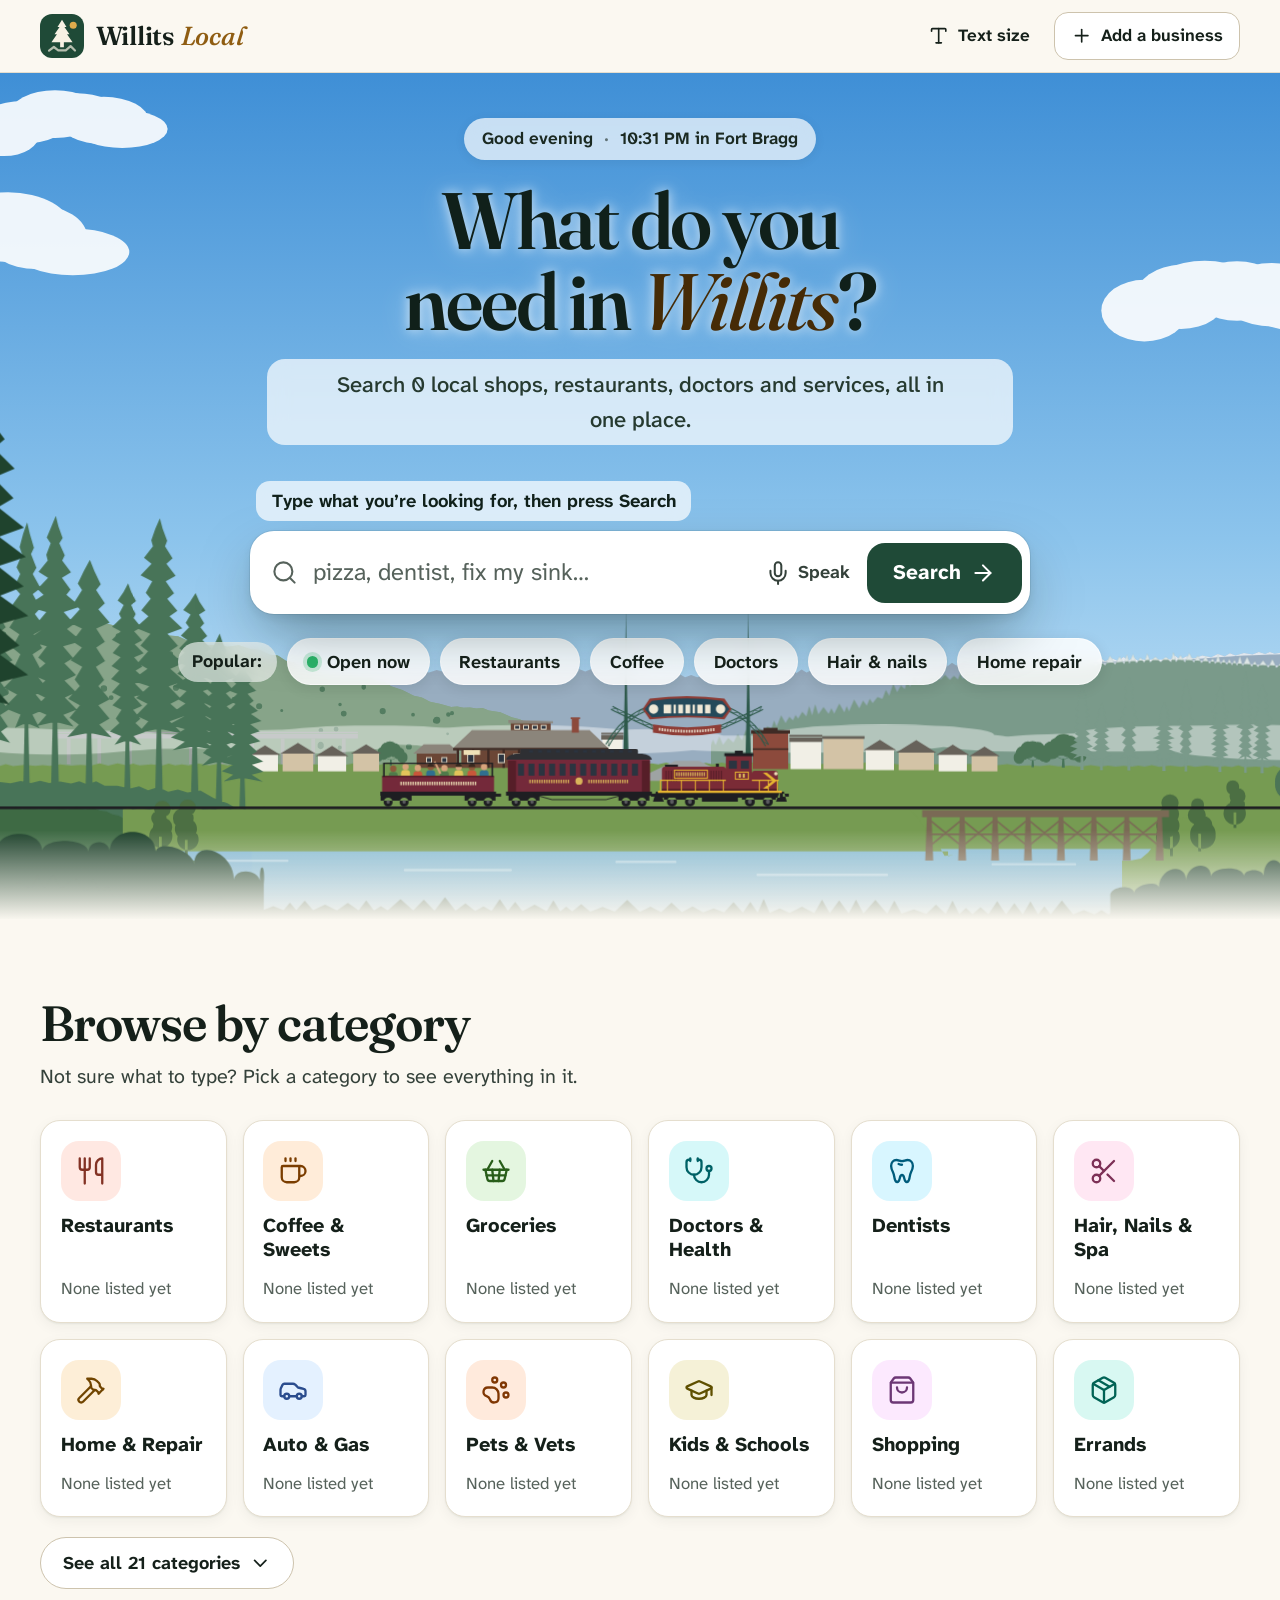
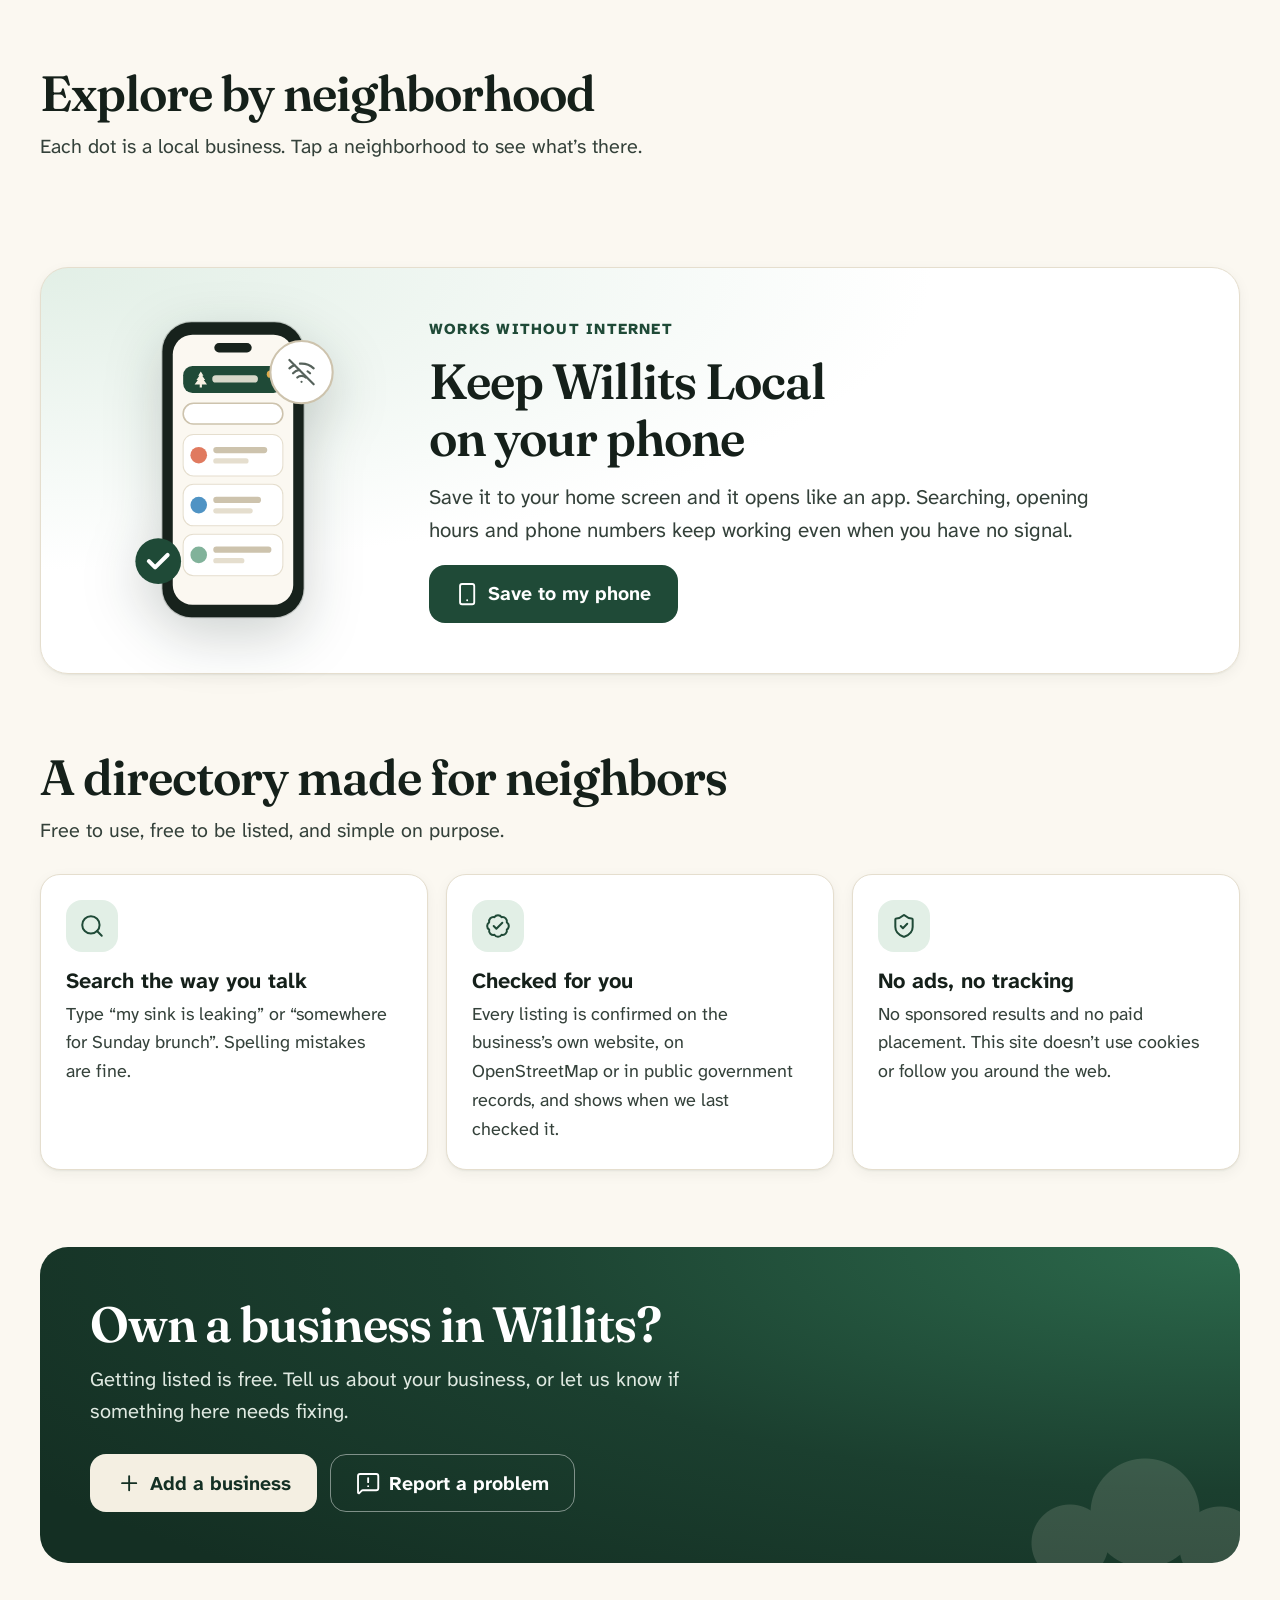
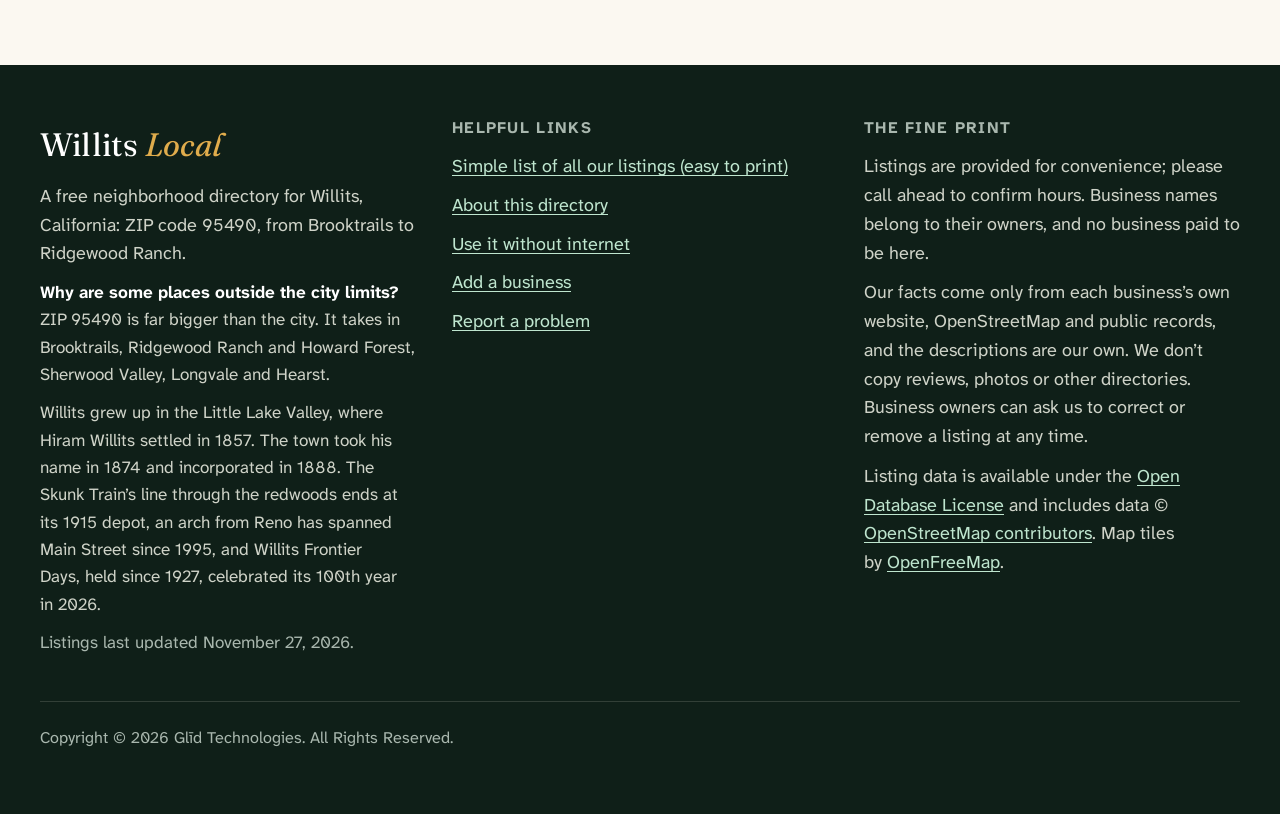
==== commit 8b4852f5: "Draw the Willits hero, sky and brand mark The hero is Little Lake Valley at golden hour, with Main S" ====
--- a/index.html
+++ b/index.html
@@ -3,27 +3,27 @@
 <head>
 <meta charset="utf-8">
 <meta name="viewport" content="width=device-width, initial-scale=1, viewport-fit=cover">
-<title>Fort Bragg Local: find local businesses in Fort Bragg, California</title>
-<meta name="description" content="A free, easy-to-search directory of local restaurants, shops, doctors and services in Fort Bragg, California. Search in plain English: “pizza”, “dentist” or “fix my sink”.">
+<title>Willits Local: find local businesses in Willits, California</title>
+<meta name="description" content="A free, easy-to-search directory of local restaurants, shops, doctors and services in Willits, California. Search in plain English: “pizza”, “dentist” or “fix my sink”.">
 <meta name="theme-color" content="#1d3b2f">
 <meta name="color-scheme" content="light dark">
 <meta property="og:type" content="website">
-<meta property="og:title" content="Fort Bragg Local: the neighborhood directory">
-<meta property="og:description" content="Find local restaurants, shops, doctors and services in Fort Bragg, California. Search in plain English.">
-<meta property="og:image" content="https://fortbragg-ca.info/assets/img/og-image.png">
-<meta property="og:image:alt" content="Fort Bragg Local: a search box over a drawing of the Skunk Train crossing a trestle at sunset, with redwoods and the Pacific behind.">
+<meta property="og:title" content="Willits Local: the neighborhood directory">
+<meta property="og:description" content="Find local restaurants, shops, doctors and services in Willits, California. Search in plain English.">
+<meta property="og:image" content="assets/img/og-image.png">
+<meta property="og:image:alt" content="Willits Local: a search box over a drawing of Little Lake Valley at golden hour, with a train passing the depot and the Main Street arch, redwoods and the Coast Range ridge behind.">
 <meta name="twitter:card" content="summary_large_image">
 <!-- SITE-URL:START (written by tools/set-site-url.mjs) -->
-<link rel="canonical" href="https://fortbragg-ca.info/">
-<meta property="og:url" content="https://fortbragg-ca.info/">
-<meta name="twitter:image" content="https://fortbragg-ca.info/assets/img/og-image.png">
+<link rel="canonical" href="./">
+<meta property="og:url" content="./">
+<meta name="twitter:image" content="assets/img/og-image.png">
 <!-- SITE-URL:END -->
 <link rel="icon" href="assets/img/favicon.svg" type="image/svg+xml">
 <link rel="apple-touch-icon" href="assets/img/apple-touch-icon.png">
 <link rel="manifest" href="site.webmanifest">
 <meta name="mobile-web-app-capable" content="yes">
 <meta name="apple-mobile-web-app-capable" content="yes">
-<meta name="apple-mobile-web-app-title" content="Fort Bragg">
+<meta name="apple-mobile-web-app-title" content="Willits">
 <meta name="apple-mobile-web-app-status-bar-style" content="default">
 <link rel="preload" href="assets/fonts/atkinson-hyperlegible-next-latin-wght-normal.woff2" as="font" type="font/woff2" crossorigin>
 <link rel="preload" href="assets/fonts/fraunces-latin-opsz-normal.woff2" as="font" type="font/woff2" crossorigin>
@@ -31,13 +31,13 @@
 <link rel="stylesheet" href="assets/css/app.css">
 <script>
   // Apply the visitor's saved text size before the page paints (no flash).
-  try { var ts = localStorage.getItem('fbl-textsize'); if (ts) document.documentElement.dataset.textsize = ts; } catch (e) {}
+  try { var ts = localStorage.getItem('wl-textsize'); if (ts) document.documentElement.dataset.textsize = ts; } catch (e) {}
   // If the app hasn't started after a while (very old browser), offer the simple list.
   window.__mlBootTimer = setTimeout(function () { var n = document.getElementById('boot-fallback'); if (n) n.hidden = false; }, 6000);
 </script>
 <script type="module" src="assets/js/app.js"></script>
 <script type="application/ld+json">
-{"@context":"https://schema.org","@type":"WebSite","name":"Fort Bragg Local","description":"A free directory of local businesses in Fort Bragg, California.","potentialAction":{"@type":"SearchAction","target":"https://fortbragg-ca.info/?q={search_term_string}","query-input":"required name=search_term_string"},"url":"https://fortbragg-ca.info/"}
+{"@context":"https://schema.org","@type":"WebSite","name":"Willits Local","description":"A free directory of local businesses in Willits, California.","potentialAction":{"@type":"SearchAction","target":"./?q={search_term_string}","query-input":"required name=search_term_string"}}
 </script>
 </head>
 <body>
@@ -117,14 +117,14 @@
 
 <header class="topbar" id="top">
   <div class="wrap topbar-inner">
-    <a class="brand" href="./" data-home aria-label="Fort Bragg Local, home">
+    <a class="brand" href="./" data-home aria-label="Willits Local, home">
       <svg class="brand-mark" viewBox="0 0 40 40" aria-hidden="true" focusable="false">
         <rect width="40" height="40" rx="11" class="bm-bg"/>
         <circle cx="30.2" cy="10.2" r="3.2" class="bm-sun"/>
         <path class="bm-tree" d="M20 5.2l4.1 6.6h-1.9l4.6 6.7h-2.2l5 7.1h-7.9v4.6h-3.4v-4.6h-7.9l5-7.1h-2.2l4.6-6.7h-1.9z"/>
-        <path class="bm-ground" d="M8.2 33.4c1.97 0 1.97-1.5 3.93-1.5s1.97 1.5 3.93 1.5 1.97-1.5 3.94-1.5 1.97 1.5 3.93 1.5 1.97-1.5 3.94-1.5 1.97 1.5 3.93 1.5"/>
+        <path class="bm-ground" d="M8.2 33.2l4.4-3.2 4 3h6.8l4.4-3.8 4 4"/>
       </svg>
-      <span class="brand-name">Fort Bragg <em>Local</em></span>
+      <span class="brand-name">Willits <em>Local</em></span>
     </a>
     <div class="topnav">
       <div class="menu-wrap">
@@ -173,71 +173,78 @@
 <g class="cloud c4"><ellipse cx="1402" cy="119.4" rx="26.5" ry="13.9"/><ellipse cx="1417.5" cy="109.8" rx="26.7" ry="16.2"/><ellipse cx="1440.9" cy="108.8" rx="34.4" ry="19.2"/><ellipse cx="1458.4" cy="105.7" rx="33.1" ry="16.2"/><ellipse cx="1480.1" cy="112.6" rx="27.2" ry="18.3"/><ellipse cx="1498.5" cy="120.7" rx="30.1" ry="14.3"/></g>
 </g>
 <g class="layer layer-far" data-depth="0.06">
-<rect class="sea" x="700" y="526" width="960" height="514" fill="url(#sea-g)"/>
-<path class="sea-shine" d="M1000,540h60M1150,552h90M1330,544h50M1440,560h110M1100,590h70M1300,600h120M1480,620h60"/>
-<g class="whale"><path class="whale-back" d="M1126,546C1130,540 1146,539 1154,546Z"/><g class="whale-spout"><ellipse cx="1134" cy="534" rx="3" ry="6"/><ellipse cx="1131" cy="528" rx="4" ry="3"/><ellipse cx="1137" cy="528" rx="4" ry="3"/></g></g>
-<g class="fog"><ellipse cx="830" cy="523.9" rx="97.5" ry="8.1"/><ellipse cx="896.9" cy="526.5" rx="87" ry="11.7"/><ellipse cx="950" cy="526" rx="63.6" ry="9.6"/><ellipse cx="998.2" cy="526.4" rx="73.2" ry="7.1"/><ellipse cx="1072.9" cy="527.2" rx="65.5" ry="6.9"/><ellipse cx="1120.1" cy="526.3" rx="86.6" ry="11.3"/><ellipse cx="1189.3" cy="523.2" rx="87.2" ry="8.5"/><ellipse cx="1250.3" cy="524.9" rx="91.1" ry="6.9"/><ellipse cx="1322.1" cy="524.9" rx="104" ry="12.3"/><ellipse cx="1383.5" cy="527.1" rx="105.3" ry="10.5"/><ellipse cx="1438.7" cy="524.7" rx="66.2" ry="8.2"/><ellipse cx="1514.7" cy="526.4" rx="84.2" ry="6.3"/><ellipse cx="1574" cy="527.7" rx="119.9" ry="7.7"/><ellipse cx="1645.8" cy="523.4" rx="92.8" ry="9.8"/></g>
-<path class="far" d="M-60,1040L-60,470L-56,465.9L-51.9,469.9L-47.6,465.4L-43.3,469.6L-38.2,465.2L-33.2,469L-30.4,464.7L-27.7,468.6L-23.4,464.4L-19.1,467.8L-15.1,462L-11.2,466.9L-7.4,461.8L-3.7,466L0.9,462.7L5.4,464.7L8.5,461.2L11.5,463.9L15.2,459.8L18.9,462.7L23.1,459.6L27.4,461.4L31.7,456.4L36,460.1L39.7,454.1L43.5,458.9L48.4,453.1L53.3,457.4L56.8,452.5L60.2,456.5L63.5,453.8L66.7,455.6L71.4,449.1L76.2,454.5L79.6,451.6L82.9,453.8L87.7,450L92.4,453L96.6,448.4L100.7,452.5L105.8,449.7L110.8,452.1L115.9,446.7L120.9,452L124.6,449.9L128.2,452.1L130.9,446.9L133.7,452.3L137.7,448.5L141.7,452.8L145,449.1L148.3,453.4L153,451.6L157.7,454.5L162.1,452.9L166.5,455.7L170.4,451.8L174.2,457L179.7,454.2L185.1,459L189,456.3L192.9,460.5L195.6,456.1L198.2,461.5L202,457.3L205.7,463.1L209.1,459.6L212.5,464.5L216.1,459.9L219.6,466L222.6,464.1L225.6,467.2L230,463.6L234.4,468.9L237.2,466L240.1,470L243.7,464.9L247.4,471.3L252.4,467.6L257.5,472.8L261.2,467.7L265,473.8L269.2,470.6L273.5,474.7L276.9,471L280.3,475.3L282.9,469.9L285.4,475.6L288.8,472.1L292.2,475.9L295.1,473.6L297.9,476L302.7,471.8L307.4,475.9L311.4,473.4L315.5,475.7L319.7,471.1L323.8,475.3L329,469.2L334.1,474.7L338.4,469.9L342.7,473.9L347,469.6L351.2,473.1L354,468.2L356.7,472.5L361.2,466L365.6,471.5L370.3,468.3L374.9,470.3L377.8,465.3L380.7,469.6L386.2,465.5L391.6,468.2L396.8,464L402.1,466.8L406.9,461.6L411.7,465.7L414.4,462.2L417.1,465.1L421.6,460.6L426.1,464.2L430.5,460.9L434.9,463.4L439.5,459.8L444.2,462.8L446.9,458.4L449.7,462.5L453.4,459.6L457,462.2L462,456.3L466.9,462L471.7,460L476.4,462.1L480.2,456.8L484,462.4L488.2,457.9L492.4,463.1L496.8,461.6L501.2,464.1L505.2,460.7L509.2,465.3L512.2,460.5L515.2,466.3L517.8,464.4L520.5,467.3L526,463.9L531.5,469.5L536.1,465.2L540.7,471.6L546,466.9L551.3,474.1L553.9,472.1L556.6,475.4L560.8,472.8L565.1,477.4L568.9,474.2L572.6,479.2L575.3,477.5L577.9,480.3L581.8,478.1L585.7,482L589.5,477.8L593.2,483.4L597,480.7L600.7,484.7L605,481.9L609.2,486L614.7,483.4L620.1,487.1L623.9,484.5L627.8,487.7L632.3,484.6L636.9,488L641.1,483.4L645.2,488.1L647.8,485.6L650.3,488.2L653.3,483.1L656.2,488.5L659.2,483.5L662.1,489L665.1,484.7L668.2,489.6L673.2,485.2L678.2,490.8L683.1,489L688.1,492.2L690.8,487.6L693.6,493L696.7,491L699.9,494L703.4,492.1L706.9,495.1L712.1,491.3L717.2,496.6L721.9,492.9L726.6,497.8L731.3,493.6L736.1,498.9L739.7,494.1L743.4,499.4L746.6,496.8L749.8,499.8L752.7,495.4L755.6,500L758.1,495.7L760.6,500L766,494.8L771.4,501L775.5,496.4L779.6,502.9L782.2,499.5L784.9,504.5L789.7,503.1L794.5,507.8L799.9,507.2L805.4,511.6L810.5,509.2L815.6,514.4L820.9,509.4L826.2,515.9L829.9,512.1L833.5,516.1L837.4,514L841.2,516.9L844.2,515.1L847.3,518.1L850,513L852.8,519.5L857,516.2L861.1,521.5L864.3,516.5L867.5,522.8L870.2,517.9L873,523.6L876.3,521.6L879.6,524L883.4,520.9L887.2,525.7L890.2,523.6L893.1,528.4L896,523.8L898.9,530L903.1,526.2L907.4,530L912.8,526.6L910,530L910,1040Z"/>
-<path class="lighthouse" d="M846,516h9v4h-9zM849,512h3v4h-3z"/><path class="lighthouse-roof" d="M845,516L850.5,513.5L856,516z"/>
-<circle class="beacon" cx="850.5" cy="511" r="2.2"/>
+<path class="far" d="M-60,1040L-60,470L-54.5,467.7L-48.9,470.1L-43,467.7L-37,470.3L-30.1,468.2L-23.2,470.8L-19.4,468.7L-15.6,471.2L-9.7,469.4L-3.7,471.8L1.7,469.1L7.1,472.6L12.3,470.2L17.5,473.3L23.7,472.4L29.9,474.3L34.1,473L38.3,475L43.4,473.5L48.5,475.9L54.3,475.1L60.2,476.9L66.1,474.9L72,477.9L77.1,475.2L82.3,478.7L89,476.3L95.7,479.6L100.5,477.4L105.3,480.3L109.8,479.4L114.3,480.8L120.8,477.6L127.2,481.4L131.9,480.2L136.6,481.7L143.1,480L149.5,481.9L155.3,479.5L161,482L167.9,480.7L174.7,482.2L181.6,479.5L188.5,482.9L193.6,482.2L198.6,483.6L202.4,480.8L206.2,484.3L211.7,482.5L217.2,485.4L221.8,483.7L226.4,486.5L232.8,486L239.2,488.1L245.3,487.8L251.4,489.8L256.7,487.9L262,491.3L269.4,490.3L276.8,493.4L282.2,492.2L287.6,494.8L291.2,492.4L294.9,495.7L300.1,493.4L305.3,496.9L310,495L314.7,497.8L319.6,495.1L324.5,498.6L328.6,497.6L332.8,499.2L338.8,496.9L344.8,499.7L348.8,497.9L352.8,499.9L357.8,496.7L362.8,500L369.7,497.5L376.7,500.2L381.8,497.1L386.9,500.5L392.8,498.7L398.6,501.1L403.4,499.1L408.1,501.6L411.6,498.7L415.2,502.1L419.9,500.4L424.6,502.8L428.6,502L432.6,503.5L439.1,501.7L445.5,504.6L451.1,503.9L456.6,505.7L462.4,503.7L468.1,506.8L475.2,504L482.2,508L488.1,506.1L494,509.1L499.8,507.3L505.6,509.9L509.4,507.6L513.3,510.5L519.4,507.3L525.5,511.1L531.9,510.1L538.2,511.7L542.3,509.2L546.3,511.9L553.7,510.1L561.1,512L568.3,510L575.5,511.9L582,509.1L588.6,511.5L592.4,509.7L596.2,511.2L602.3,508.7L608.5,510.7L614.5,508.8L620.5,510L626.9,507.9L633.2,509.3L637.1,506.7L641,508.9L646,507.2L651,508.4L657.8,504.7L664.5,507.8L671,506.5L677.6,507.3L682.8,504.1L688,507.1L693.8,504.3L699.6,507L705.6,506L711.6,507.1L717.1,505L722.6,507.4L726.7,504.6L730.9,507.8L734.6,506.8L738.4,508.2L745.9,506.2L753.4,509.2L759.7,506.6L766,510.2L773.2,507.3L780.3,511.3L784,510.2L787.7,511.9L793.6,510.3L799.5,512.7L804.7,510.6L809.9,513.2L813.6,512.2L817.3,513.6L822.6,512.1L828,513.9L833.1,511.1L838.3,514L843.5,512.1L848.6,514L854.5,511.9L860.3,513.7L867.7,511.8L875.1,513.3L880.4,511.4L885.7,512.8L891.9,510.7L898.2,512.2L903.9,509.2L909.7,511.5L913.2,510L916.7,511.1L920.8,507.8L925,510.7L929,507.4L933.1,510.3L937.4,507.5L941.6,509.9L948.4,506.8L955.2,509.4L962,508L968.7,509.1L972.6,506.2L976.4,509L980.8,507.7L985.2,509L990,507.7L994.9,508.8L1001.9,505.9L1009,508.2L1015.4,505.4L1021.7,507.4L1028.3,504.1L1034.8,506.4L1039.8,503.1L1044.9,505.6L1049.3,503.8L1053.7,504.9L1057.7,502.1L1061.8,504.4L1065.3,501.7L1068.9,503.9L1076.2,500.4L1083.6,503.3L1089.2,499.9L1094.7,503L1098.5,500.7L1102.2,503L1108.8,501.3L1115.3,502.9L1122.8,501.4L1130.2,502.6L1137.2,500.2L1144.2,502.1L1151.4,498.4L1158.6,501.6L1163.7,499.2L1168.7,501.2L1174,499.7L1179.2,500.8L1183.5,499.4L1187.7,500.5L1191.6,497.1L1195.4,500.3L1201.1,497.8L1206.8,500.1L1211.2,496.7L1215.7,500L1219.5,496.9L1223.3,500L1227.9,498.8L1232.5,499.9L1237.7,497.8L1243,499.5L1247.1,497.5L1251.1,499.2L1255.1,495.7L1259.2,498.8L1265,496.2L1270.8,498L1278.3,495.6L1285.7,496.9L1291.5,494.2L1297.3,496.1L1301.8,493.6L1306.4,495.5L1313.7,493.3L1320.9,494.7L1326.3,492.5L1331.7,494.3L1335.7,492.6L1339.8,494.1L1345.8,493L1351.8,494L1355.7,491.1L1359.5,494L1363.7,492.4L1367.8,493.8L1373.1,490.8L1378.3,493.6L1384.2,490.9L1390.1,493.2L1396.3,491.1L1402.5,492.8L1409,489.2L1415.6,492.2L1420.4,489.2L1425.2,491.8L1429,490.3L1432.9,491.4L1438.5,488.5L1444,491L1447.9,487.5L1451.8,490.7L1459,489.1L1466.1,490.3L1473.2,488.2L1480.3,490L1486.7,487.6L1493,490L1499.6,486.5L1506.3,489.6L1511.6,487.8L1516.8,489L1521.6,485.9L1526.4,488.3L1532.7,486.5L1539,486.9L1545.4,484.9L1551.8,485.3L1557,481.7L1562.2,483.9L1567.4,479.7L1572.6,482.4L1579.1,480.1L1585.6,480.4L1589.4,478.5L1593.3,479.3L1596.9,475.5L1600.5,478.4L1605,475.2L1609.5,477.2L1614.1,474.9L1618.8,476.2L1625.2,472.7L1631.5,475.1L1637.5,471.2L1643.4,474.4L1649.1,471.1L1654.8,474L1660.5,472L1660,474L1660,1040Z"/>
+<path class="snow" d="M1183.5,499.4L1187.7,500.5L1191.6,497.1L1195.4,500.3L1201.1,497.8L1206.8,500.1L1211.2,496.7L1215.7,500L1219.5,496.9L1223.3,500L1227.9,498.8L1232.5,499.9L1237.7,497.8L1243,499.5L1247.1,497.5L1251.1,499.2L1255.1,495.7L1259.2,498.8L1265,496.2L1270.8,498L1278.3,495.6L1285.7,496.9L1291.5,494.2L1297.3,496.1L1301.8,493.6L1306.4,495.5L1313.7,493.3L1320.9,494.7L1326.3,492.5L1331.7,494.3L1335.7,492.6L1339.8,494.1L1345.8,493L1351.8,494L1355.7,491.1L1359.5,494L1363.7,492.4L1367.8,493.8L1373.1,490.8L1378.3,493.6L1384.2,490.9L1390.1,493.2L1396.3,491.1L1402.5,492.8L1409,489.2L1415.6,492.2L1420.4,489.2L1425.2,491.8L1429,490.3L1432.9,491.4L1438.5,488.5L1444,491L1447.9,487.5L1451.8,490.7L1459,489.1L1466.1,490.3L1473.2,488.2L1480.3,490L1486.7,487.6L1493,490L1499.6,486.5L1506.3,489.6L1511.6,487.8L1516.8,489L1521.6,485.9L1526.4,488.3L1532.7,486.5L1539,486.9L1545.4,484.9L1551.8,485.3L1557,481.7L1562.2,483.9L1567.4,479.7L1572.6,482.4L1579.1,480.1L1585.6,480.4L1589.4,478.5L1593.3,479.3L1596.9,475.5L1600.5,478.4L1605,475.2L1609.5,477.2L1614.1,474.9L1618.8,476.2L1625.2,472.7L1631.5,475.1L1637.5,471.2L1643.4,474.4L1649.1,471.1L1654.8,474L1660.5,472L1660,474L1660,474.5L1660.5,474.5L1654.8,474.5L1649.1,474.7L1643.4,474.9L1637.5,475.2L1631.5,475.6L1625.2,476.1L1618.8,476.7L1614.1,477.2L1609.5,477.7L1605,478.3L1600.5,478.9L1596.9,479.4L1593.3,479.8L1589.4,480.4L1585.6,480.9L1579.1,481.9L1572.6,482.9L1567.4,483.6L1562.2,484.4L1557,485.1L1551.8,485.8L1545.4,486.7L1539,487.4L1532.7,488.1L1526.4,488.8L1521.6,489.2L1516.8,489.5L1511.6,489.9L1506.3,490.1L1499.6,490.4L1493,490.5L1486.7,490.5L1480.3,490.5L1473.2,490.6L1466.1,490.8L1459,491L1451.8,491.2L1447.9,491.3L1444,491.5L1438.5,491.7L1432.9,491.9L1429,492.1L1425.2,492.3L1420.4,492.5L1415.6,492.7L1409,493L1402.5,493.3L1396.3,493.5L1390.1,493.7L1384.2,493.9L1378.3,494.1L1373.1,494.2L1367.8,494.3L1363.7,494.4L1359.5,494.5L1355.7,494.5L1351.8,494.5L1345.8,494.5L1339.8,494.6L1335.7,494.7L1331.7,494.8L1326.3,495L1320.9,495.2L1313.7,495.6L1306.4,496L1301.8,496.3L1297.3,496.6L1291.5,497L1285.7,497.4L1278.3,498L1270.8,498.5L1265,498.9L1259.2,499.3L1255.1,499.5L1251.1,499.7L1247.1,499.9L1243,500L1237.7,500.2L1232.5,500.4L1227.9,500.4L1223.3,500.5L1219.5,500.5L1215.7,500.5L1211.2,500.5L1206.8,500.6L1201.1,500.7L1195.4,500.8L1191.6,500.9L1187.7,501L1183.5,501.1z"/>
 </g>
 <g class="layer layer-hills" data-depth="0.12">
-<path class="hill-far" d="M-60,1040L-60,500L-56.8,494.6L-53.6,500L-49.9,494.3L-46.2,499.9L-43,492.9L-39.8,499.8L-34.5,494.8L-29.2,499.4L-26.5,494L-23.8,499.2L-20.2,494.2L-16.6,498.9L-14,491.4L-11.5,498.6L-8.3,493.8L-5.1,498.2L-2.3,489.4L0.5,497.9L5.9,489.4L11.3,497.2L14.8,493.6L18.4,496.6L22.3,493.2L26.3,496L30,491.8L33.7,495.4L38.5,491.3L43.2,494.6L47.5,489L51.8,493.8L56.2,487L60.6,493.1L63.3,485.8L66,492.6L70.5,488.4L75,491.9L77.9,488.1L80.9,491.4L86.1,483.7L91.2,490.7L95.6,483.4L99.9,490.1L105,486.7L110.1,489.5L115.1,484.9L120,489L122.7,481.5L125.4,488.7L130,484.2L134.6,488.4L139.5,480.7L144.4,488.1L147.9,483.5L151.5,488L155.8,479.7L160,488L163.5,484.9L166.9,488L172.1,482.2L177.4,488.3L180.3,483.9L183.3,488.5L188.7,479.9L194.1,489.1L198.3,485.2L202.4,489.7L207,485.5L211.6,490.5L216.8,483.1L221.9,491.5L226.5,485.5L231.1,492.5L234.7,484.2L238.3,493.3L242,487.7L245.8,494.2L250.6,487.9L255.5,495.4L259.3,488.1L263.1,496.4L268.4,491.3L273.8,497.7L277,490.9L280.2,498.5L283,491.5L285.7,499.1L291.1,496.1L296.5,500.3L300.2,494.6L303.8,501.1L308.7,497.2L313.6,502L316.2,497.8L318.9,502.4L321.7,499.5L324.5,502.8L327.1,497.5L329.8,503.1L335.1,498.1L340.5,503.6L344,500.3L347.5,503.8L352,500.5L356.4,504L361.8,498L367.2,504L370.4,499.3L373.6,503.9L377.7,494.9L381.9,503.7L385.1,496.2L388.4,503.5L392.2,495.7L395.9,503.2L399.3,496.5L402.7,502.9L407.7,494.3L412.8,502.4L417.7,497.7L422.6,501.8L427.2,494.7L431.8,501.3L435.8,497.1L439.9,500.7L443.7,497.4L447.4,500.2L450.9,494L454.4,499.7L457.5,494.7L460.7,499.3L465.4,490L470.2,498.6L475.2,489.9L480.2,498L482.8,490.8L485.5,497.7L489,489.8L492.4,497.3L496.6,493.4L500.8,496.9L504.2,493.7L507.7,496.6L513,493.3L518.4,496.3L521.8,491.8L525.2,496.1L529.9,492.4L534.6,496L538.8,490L543,496L548.3,491.9L553.6,496.5L557.6,491.1L561.6,497.2L566.5,494.2L571.4,498.6L574.2,491.1L577.1,499.5L582.3,494.7L587.5,501.4L591.9,497.2L596.4,503.2L600.9,499.4L605.3,505.1L609.4,498L613.5,506.8L618.9,503.1L624.3,508.8L627.5,501.5L630.8,509.8L636,502.4L641.2,511.1L644.8,506.4L648.5,511.6L653.2,508.3L658,512L663.1,507.1L668.2,512.7L671.6,509.8L674.9,514.2L678.3,510.8L681.6,516.4L685.2,511.7L688.8,519.2L694.1,517.1L699.5,524L703.7,518.7L707.9,527.5L712.9,521.5L717.8,530.5L720.5,527.2L723.3,531.5L728.3,525.7L733.4,532.4L738.3,527.1L743.2,536.9L747.2,534.7L751.2,541.6L755,534.5L758.8,544L763,539.7L767.2,544L770,539.8L770,544L770,1040Z"/>
-<path class="bridge-piers" d="M757,552h3.6v34h-3.6zM763.4,552h3.6v34h-3.6zM829,552h3.6v34h-3.6zM835.4,552h3.6v34h-3.6z"/>
-<path class="bridge-deck" d="M700,546h192v6h-192zM700,544h192v1.2h-192zM713.6,543h0.8v3h-0.8zM740.6,543h0.8v3h-0.8zM767.6,543h0.8v3h-0.8zM794.6,543h0.8v3h-0.8zM821.6,543h0.8v3h-0.8zM848.6,543h0.8v3h-0.8zM875.6,543h0.8v3h-0.8z"/>
-<path class="bridge-lamps" d="M712.8,543a1.2,1.2 0 1,0 2.4,0a1.2,1.2 0 1,0 -2.4,0zM739.8,543a1.2,1.2 0 1,0 2.4,0a1.2,1.2 0 1,0 -2.4,0zM766.8,543a1.2,1.2 0 1,0 2.4,0a1.2,1.2 0 1,0 -2.4,0zM793.8,543a1.2,1.2 0 1,0 2.4,0a1.2,1.2 0 1,0 -2.4,0zM820.8,543a1.2,1.2 0 1,0 2.4,0a1.2,1.2 0 1,0 -2.4,0zM847.8,543a1.2,1.2 0 1,0 2.4,0a1.2,1.2 0 1,0 -2.4,0zM874.8,543a1.2,1.2 0 1,0 2.4,0a1.2,1.2 0 1,0 -2.4,0z"/>
-<path class="rock" d="M1033,578C1034.3,565.2 1042.1,562 1047.3,562C1053.8,562.8 1059,570 1059,578ZM1081,584C1081.7,576.8 1085.9,575 1088.7,575C1092.2,575.5 1095,579.5 1095,584ZM1197,566C1198.7,548.4 1208.9,544 1215.7,544C1224.2,545.1 1231,555 1231,566ZM1254,572C1254.8,562.4 1259.6,560 1262.8,560C1266.8,560.6 1270,566 1270,572ZM1379,560C1380.1,549.6 1386.7,547 1391.1,547C1396.6,547.7 1401,553.5 1401,560ZM1516,590C1518,569.2 1530,564 1538,564C1548,565.3 1556,577 1556,590Z"/>
-<path class="surf" d="M1027.8,579h36.4M1078.2,585h19.6M1190.2,567h47.6M1250.8,573h22.4M1374.6,561h30.8M1508,591h56"/>
-<path class="boat-wake" d="M1336,557h22M1342,560h30"/>
-<path class="boat-rig" d="M1319,541V528M1318,544L1302,520M1320,544L1336,520"/>
-<path class="p-white" d="M1302,550h32l-4,6h-24zM1312,544h12v6h-12zM1315,541h6v3h-6z"/>
-<path class="boat-glass" d="M1314,545.5h3v2.5h-3zM1319,545.5h3v2.5h-3z"/>
+<path class="grass" d="M-60,1040L-60,452L-53.8,450.9L-47.6,451.9L-40.6,450.6L-33.6,451.6L-27.5,449.9L-21.4,451.2L-11.7,449.8L-2,450.3L3.4,448.9L8.7,449.7L15.5,448.3L22.3,448.9L27.4,447L32.5,448.3L38.7,447L44.9,447.6L50.3,445.4L55.8,447.1L65.6,444.9L75.4,446.3L82.2,445.6L89,446.1L96.4,445.5L103.8,446L110.8,445.5L117.8,446.7L126.6,446.9L135.4,448.7L143.3,449L151.3,451.4L159.5,451.6L167.6,454.5L173,454L178.3,456.5L186.7,457.3L195,459.3L200.7,459.4L206.5,460.7L215.9,460L225.4,462L233.4,460.5L241.5,462.2L250.9,462.1L260.2,463.2L269.3,463.1L278.3,464.8L283.7,463.8L289,465.9L297.5,466L306,467.6L315,466.8L324,469.1L330.7,468.6L337.5,469.8L345.5,468.1L353.4,470.1L360,469.9L366.5,471.2L376.1,471.6L385.6,475.1L391.4,475.7L397.1,478.2L407,479L416.9,483.5L424.6,484.5L432.4,486.7L440.9,486.7L449.3,488L458.8,486.8L468.2,490L476.7,490.8L485.1,494.9L491.9,495.5L498.8,500L505.9,501.5L513,505.5L521.9,506.9L530.8,510.8L538,510.4L545.2,512.9L554.9,512L564.6,514.4L570.8,514.2L577,517.6L582.4,517.8L587.9,521.5L597.7,524.9L607.5,529.7L614.4,531.1L621.3,534.9L630.3,536.7L639.3,539.2L644.5,538.9L649.8,540L655.3,539.6L660.8,540.6L666.1,540.2L671.3,542.3L681.1,543.7L690.8,547.9L697.5,549.6L704.2,552.7L712.5,555.1L720.7,558.7L730.6,560.4L740.4,564L746.5,564.1L752.7,565.7L760.4,564L760,566L760,1040Z"/>
+<path class="haze" d="M-60,1040L-60,452L-53.8,450.9L-47.6,451.9L-40.6,450.6L-33.6,451.6L-27.5,449.9L-21.4,451.2L-11.7,449.8L-2,450.3L3.4,448.9L8.7,449.7L15.5,448.3L22.3,448.9L27.4,447L32.5,448.3L38.7,447L44.9,447.6L50.3,445.4L55.8,447.1L65.6,444.9L75.4,446.3L82.2,445.6L89,446.1L96.4,445.5L103.8,446L110.8,445.5L117.8,446.7L126.6,446.9L135.4,448.7L143.3,449L151.3,451.4L159.5,451.6L167.6,454.5L173,454L178.3,456.5L186.7,457.3L195,459.3L200.7,459.4L206.5,460.7L215.9,460L225.4,462L233.4,460.5L241.5,462.2L250.9,462.1L260.2,463.2L269.3,463.1L278.3,464.8L283.7,463.8L289,465.9L297.5,466L306,467.6L315,466.8L324,469.1L330.7,468.6L337.5,469.8L345.5,468.1L353.4,470.1L360,469.9L366.5,471.2L376.1,471.6L385.6,475.1L391.4,475.7L397.1,478.2L407,479L416.9,483.5L424.6,484.5L432.4,486.7L440.9,486.7L449.3,488L458.8,486.8L468.2,490L476.7,490.8L485.1,494.9L491.9,495.5L498.8,500L505.9,501.5L513,505.5L521.9,506.9L530.8,510.8L538,510.4L545.2,512.9L554.9,512L564.6,514.4L570.8,514.2L577,517.6L582.4,517.8L587.9,521.5L597.7,524.9L607.5,529.7L614.4,531.1L621.3,534.9L630.3,536.7L639.3,539.2L644.5,538.9L649.8,540L655.3,539.6L660.8,540.6L666.1,540.2L671.3,542.3L681.1,543.7L690.8,547.9L697.5,549.6L704.2,552.7L712.5,555.1L720.7,558.7L730.6,560.4L740.4,564L746.5,564.1L752.7,565.7L760.4,564L760,566L760,1040Z"/>
+<path class="oak-dots" d="M527.4,524.1a2.3,2.3 0 1,0 4.6,0a2.3,2.3 0 1,0 -4.6,0zM464.1,522.8a1.5,1.5 0 1,0 3,0a1.5,1.5 0 1,0 -3,0zM96.9,490.6a1.7,1.7 0 1,0 3.5,0a1.7,1.7 0 1,0 -3.5,0zM274.9,525.3a2.5,2.5 0 1,0 4.9,0a2.5,2.5 0 1,0 -4.9,0zM358.2,507.2a2.7,2.7 0 1,0 5.4,0a2.7,2.7 0 1,0 -5.4,0zM348.1,531.3a2,2 0 1,0 4.1,0a2,2 0 1,0 -4.1,0zM456.2,525a2.5,2.5 0 1,0 5,0a2.5,2.5 0 1,0 -5,0zM29,488a2.4,2.4 0 1,0 4.8,0a2.4,2.4 0 1,0 -4.8,0zM1.3,454.3a1.7,1.7 0 1,0 3.4,0a1.7,1.7 0 1,0 -3.4,0zM464.1,502.3a2.8,2.8 0 1,0 5.6,0a2.8,2.8 0 1,0 -5.6,0zM-19.2,477.5a1.5,1.5 0 1,0 3,0a1.5,1.5 0 1,0 -3,0zM140.2,479.6a1.6,1.6 0 1,0 3.2,0a1.6,1.6 0 1,0 -3.2,0zM365.5,490.3a2.1,2.1 0 1,0 4.1,0a2.1,2.1 0 1,0 -4.1,0zM396.5,502.7a2.8,2.8 0 1,0 5.7,0a2.8,2.8 0 1,0 -5.7,0zM578.5,542.8a2.6,2.6 0 1,0 5.2,0a2.6,2.6 0 1,0 -5.2,0zM309.9,478.7a2.8,2.8 0 1,0 5.5,0a2.8,2.8 0 1,0 -5.5,0zM397.3,495.9a2.2,2.2 0 1,0 4.4,0a2.2,2.2 0 1,0 -4.4,0zM104,474.9a2.5,2.5 0 1,0 5,0a2.5,2.5 0 1,0 -5,0zM605.3,545.8a1.6,1.6 0 1,0 3.2,0a1.6,1.6 0 1,0 -3.2,0zM121.8,464.2a2.5,2.5 0 1,0 5,0a2.5,2.5 0 1,0 -5,0zM107.7,483.6a1.5,1.5 0 1,0 3,0a1.5,1.5 0 1,0 -3,0zM543.3,537.2a1.5,1.5 0 1,0 3,0a1.5,1.5 0 1,0 -3,0zM398.8,494.2a2,2 0 1,0 3.9,0a2,2 0 1,0 -3.9,0zM252,484.4a2.7,2.7 0 1,0 5.4,0a2.7,2.7 0 1,0 -5.4,0zM177.9,512.6a2.6,2.6 0 1,0 5.2,0a2.6,2.6 0 1,0 -5.2,0zM371.1,528.3a1.7,1.7 0 1,0 3.4,0a1.7,1.7 0 1,0 -3.4,0zM539.4,558.2a2,2 0 1,0 4.1,0a2,2 0 1,0 -4.1,0zM545.5,544.9a2.4,2.4 0 1,0 4.9,0a2.4,2.4 0 1,0 -4.9,0zM243.9,525.1a1.8,1.8 0 1,0 3.6,0a1.8,1.8 0 1,0 -3.6,0zM35.8,469a2.7,2.7 0 1,0 5.4,0a2.7,2.7 0 1,0 -5.4,0zM237.2,466.8a1.9,1.9 0 1,0 3.8,0a1.9,1.9 0 1,0 -3.8,0zM30,487.8a2.8,2.8 0 1,0 5.6,0a2.8,2.8 0 1,0 -5.6,0zM542.8,573.8a1.7,1.7 0 1,0 3.5,0a1.7,1.7 0 1,0 -3.5,0zM256.2,477.4a2.3,2.3 0 1,0 4.7,0a2.3,2.3 0 1,0 -4.7,0zM635,545.6a1.9,1.9 0 1,0 3.8,0a1.9,1.9 0 1,0 -3.8,0zM581.7,572.5a2.8,2.8 0 1,0 5.6,0a2.8,2.8 0 1,0 -5.6,0zM600.9,573a2.5,2.5 0 1,0 5,0a2.5,2.5 0 1,0 -5,0zM218.8,492a2.7,2.7 0 1,0 5.4,0a2.7,2.7 0 1,0 -5.4,0zM402.6,522.9a2.6,2.6 0 1,0 5.3,0a2.6,2.6 0 1,0 -5.3,0zM49.1,498.6a2.6,2.6 0 1,0 5.2,0a2.6,2.6 0 1,0 -5.2,0zM149.9,488.1a2.4,2.4 0 1,0 4.8,0a2.4,2.4 0 1,0 -4.8,0zM143.8,492.6a1.6,1.6 0 1,0 3.2,0a1.6,1.6 0 1,0 -3.2,0zM157.3,497.4a2.3,2.3 0 1,0 4.7,0a2.3,2.3 0 1,0 -4.7,0zM23.4,496.9a1.3,1.3 0 1,0 2.6,0a1.3,1.3 0 1,0 -2.6,0zM408.1,520a2.8,2.8 0 1,0 5.5,0a2.8,2.8 0 1,0 -5.5,0zM424.7,494.7a1.2,1.2 0 1,0 2.5,0a1.2,1.2 0 1,0 -2.5,0zM20.4,484.5a2.7,2.7 0 1,0 5.4,0a2.7,2.7 0 1,0 -5.4,0zM624.3,550.5a2.9,2.9 0 1,0 5.8,0a2.9,2.9 0 1,0 -5.8,0zM296.4,511.9a2.2,2.2 0 1,0 4.5,0a2.2,2.2 0 1,0 -4.5,0zM-23.1,463.2a2.5,2.5 0 1,0 5,0a2.5,2.5 0 1,0 -5,0zM623.8,551a2.3,2.3 0 1,0 4.6,0a2.3,2.3 0 1,0 -4.6,0zM-33.6,494a2.8,2.8 0 1,0 5.6,0a2.8,2.8 0 1,0 -5.6,0zM493.9,542.3a1.3,1.3 0 1,0 2.6,0a1.3,1.3 0 1,0 -2.6,0zM-15.6,485.4a1.9,1.9 0 1,0 3.8,0a1.9,1.9 0 1,0 -3.8,0zM341.1,523.5a2.8,2.8 0 1,0 5.6,0a2.8,2.8 0 1,0 -5.6,0zM359.9,528.5a2.7,2.7 0 1,0 5.4,0a2.7,2.7 0 1,0 -5.4,0zM635.1,562.1a1.2,1.2 0 1,0 2.4,0a1.2,1.2 0 1,0 -2.4,0zM353.9,478.8a2.3,2.3 0 1,0 4.6,0a2.3,2.3 0 1,0 -4.6,0zM157.6,497.5a2.5,2.5 0 1,0 5,0a2.5,2.5 0 1,0 -5,0zM473.4,538.6a2.6,2.6 0 1,0 5.2,0a2.6,2.6 0 1,0 -5.2,0zM638.3,544.5a1.7,1.7 0 1,0 3.5,0a1.7,1.7 0 1,0 -3.5,0zM257.2,526.5a2.9,2.9 0 1,0 5.8,0a2.9,2.9 0 1,0 -5.8,0zM357.7,495.2a1.6,1.6 0 1,0 3.2,0a1.6,1.6 0 1,0 -3.2,0zM452.4,533.1a2.6,2.6 0 1,0 5.2,0a2.6,2.6 0 1,0 -5.2,0zM563.1,522.2a1.9,1.9 0 1,0 3.7,0a1.9,1.9 0 1,0 -3.7,0zM55.9,480.8a2.8,2.8 0 1,0 5.7,0a2.8,2.8 0 1,0 -5.7,0zM100.8,503.5a2,2 0 1,0 4.1,0a2,2 0 1,0 -4.1,0zM259.9,510.9a2.4,2.4 0 1,0 4.7,0a2.4,2.4 0 1,0 -4.7,0zM525.8,572a2.6,2.6 0 1,0 5.1,0a2.6,2.6 0 1,0 -5.1,0zM526.5,559.1a2,2 0 1,0 4,0a2,2 0 1,0 -4,0z"/>
+<path class="hill-far" d="M860,1040L860,572L862.1,567L864.3,571.9L867.4,564.1L870.6,571.3L875,565.6L879.5,569.5L883.1,562.4L886.8,567.5L890.1,558.5L893.4,565.2L895.7,558.4L898,563.5L901.4,556.7L904.9,560.7L908.3,555.7L911.7,557.8L914,550.8L916.2,555.9L920,546.3L923.8,552.8L927,547.5L930.1,550.5L932.3,546L934.5,549.1L938,543.4L941.5,547.2L943.9,538.4L946.4,546.2L949,537L951.7,545.5L956.1,539.3L960.4,545L962.8,540.4L965.2,544.8L969.5,536.2L973.8,543.7L975.8,538.4L977.8,542.8L982.1,533L986.5,540.3L989.7,533.8L992.9,537.9L995.4,532.2L997.9,535.9L1002,530.7L1006.2,532.2L1009.1,524.9L1012,529.6L1015.4,519.5L1018.7,526.6L1021.9,520.9L1025.2,523.9L1027.4,515.8L1029.7,522.1L1033.2,513.2L1036.7,519.7L1040.9,515.5L1045.2,517.5L1048,511.2L1050.8,516.6L1053.2,511.2L1055.5,516.1L1059.5,511.9L1063.6,516L1067,512.7L1070.4,515.7L1072.5,510.8L1074.6,515.4L1078.2,507.1L1081.8,514.6L1084.1,507.7L1086.4,514L1090,507.9L1093.6,512.9L1097.1,507.8L1100.6,511.8L1102.8,508.3L1105.1,511L1109.2,501.7L1113.3,509.6L1116.4,500.6L1119.5,508.6L1121.9,502.9L1124.3,507.9L1127.7,501.8L1131.1,507.1L1133.3,503.7L1135.5,506.6L1139.7,497.7L1143.9,506.1L1147,499.9L1150.1,506L1153.7,501.2L1157.3,505.9L1161.4,502.7L1165.6,505.7L1169,499.8L1172.5,505.4L1176,498.9L1179.6,505L1183.5,497.7L1187.5,504.5L1191.6,500.4L1195.7,503.8L1199.8,495.6L1204,503.2L1207.9,496.3L1211.9,502.6L1214.1,494.4L1216.3,502.3L1219.3,494.1L1222.3,501.9L1225.7,497.1L1229,501.5L1231.5,493.7L1234,501.3L1238.4,496.6L1242.8,501.1L1247.2,496.8L1251.6,501L1253.7,492.5L1255.9,501L1259.7,495.3L1263.5,501.2L1267.2,493.3L1271,501.5L1274.3,495.4L1277.6,501.9L1281,496.4L1284.5,502.3L1287,498L1289.5,502.7L1291.7,494.4L1293.9,503L1296.5,498.4L1299.1,503.4L1301.3,498.4L1303.5,503.8L1305.7,499L1307.9,504.1L1310.2,495.8L1312.6,504.5L1316.4,496.8L1320.3,505L1322.9,500.4L1325.5,505.3L1330,499.7L1334.5,505.7L1337.9,498.7L1341.3,505.9L1345.1,501.9L1348.8,506L1352,501.2L1355.3,505.9L1357.3,497.7L1359.3,505.8L1363.2,502.3L1367,505.2L1371.4,498.1L1375.8,504.3L1380,500.7L1384.2,503.2L1388.6,498.2L1393,501.8L1396.5,494L1400.1,500.7L1403.4,491.2L1406.8,499.7L1410.2,491.6L1413.7,498.8L1418.1,493.5L1422.5,497.8L1426.3,492.2L1430,497.3L1433.2,490.9L1436.5,497L1440.4,493.4L1444.3,496.9L1447.2,488.9L1450.1,496.7L1453.7,487.5L1457.3,496L1460.4,490.9L1463.5,495.3L1467.5,489.7L1471.6,494L1474.5,487.1L1477.4,492.9L1479.6,488.4L1481.8,492.1L1484,485.4L1486.2,491.3L1490.6,485.2L1495,489.6L1499.5,485.3L1503.9,488.1L1508.2,483.1L1512.6,487L1514.7,478.2L1516.7,486.6L1520.1,482.2L1523.4,486.1L1526.4,478.1L1529.4,486L1533.7,480.9L1538,485.9L1541.4,482L1544.8,485.6L1548,482.2L1551.2,485.1L1553.9,476.6L1556.5,484.6L1560.4,478.1L1564.3,483.7L1568,478.8L1571.6,482.8L1573.8,474.3L1576,482.1L1579.6,473L1583.2,481L1586.9,477.2L1590.5,479.8L1593.4,474.9L1596.2,478.8L1600.1,474L1604.1,477.5L1606.6,473.5L1609.1,476.7L1613.5,472.6L1617.9,475.3L1622.3,467.5L1626.6,474.2L1630.5,468.3L1634.3,473.3L1636.7,468.9L1639.2,472.9L1643.2,464.1L1647.2,472.3L1650.3,465.8L1653.4,472.1L1657.3,464.3L1660,472L1660,1040Z"/>
+<path class="snow" d="M1121.9,502.9L1124.3,507.9L1127.7,501.8L1131.1,507.1L1133.3,503.7L1135.5,506.6L1139.7,497.7L1143.9,506.1L1147,499.9L1150.1,506L1153.7,501.2L1157.3,505.9L1161.4,502.7L1165.6,505.7L1169,499.8L1172.5,505.4L1176,498.9L1179.6,505L1183.5,497.7L1187.5,504.5L1191.6,500.4L1195.7,503.8L1199.8,495.6L1204,503.2L1207.9,496.3L1211.9,502.6L1214.1,494.4L1216.3,502.3L1219.3,494.1L1222.3,501.9L1225.7,497.1L1229,501.5L1231.5,493.7L1234,501.3L1238.4,496.6L1242.8,501.1L1247.2,496.8L1251.6,501L1253.7,492.5L1255.9,501L1259.7,495.3L1263.5,501.2L1267.2,493.3L1271,501.5L1274.3,495.4L1277.6,501.9L1281,496.4L1284.5,502.3L1287,498L1289.5,502.7L1291.7,494.4L1293.9,503L1296.5,498.4L1299.1,503.4L1301.3,498.4L1303.5,503.8L1305.7,499L1307.9,504.1L1310.2,495.8L1312.6,504.5L1316.4,496.8L1320.3,505L1322.9,500.4L1325.5,505.3L1330,499.7L1334.5,505.7L1337.9,498.7L1341.3,505.9L1345.1,501.9L1348.8,506L1352,501.2L1355.3,505.9L1357.3,497.7L1359.3,505.8L1363.2,502.3L1367,505.2L1371.4,498.1L1375.8,504.3L1380,500.7L1384.2,503.2L1388.6,498.2L1393,501.8L1396.5,494L1400.1,500.7L1403.4,491.2L1406.8,499.7L1410.2,491.6L1413.7,498.8L1418.1,493.5L1422.5,497.8L1426.3,492.2L1430,497.3L1433.2,490.9L1436.5,497L1440.4,493.4L1444.3,496.9L1447.2,488.9L1450.1,496.7L1453.7,487.5L1457.3,496L1460.4,490.9L1463.5,495.3L1467.5,489.7L1471.6,494L1474.5,487.1L1477.4,492.9L1479.6,488.4L1481.8,492.1L1484,485.4L1486.2,491.3L1490.6,485.2L1495,489.6L1499.5,485.3L1503.9,488.1L1508.2,483.1L1512.6,487L1514.7,478.2L1516.7,486.6L1520.1,482.2L1523.4,486.1L1526.4,478.1L1529.4,486L1533.7,480.9L1538,485.9L1541.4,482L1544.8,485.6L1548,482.2L1551.2,485.1L1553.9,476.6L1556.5,484.6L1560.4,478.1L1564.3,483.7L1568,478.8L1571.6,482.8L1573.8,474.3L1576,482.1L1579.6,473L1583.2,481L1586.9,477.2L1590.5,479.8L1593.4,474.9L1596.2,478.8L1600.1,474L1604.1,477.5L1606.6,473.5L1609.1,476.7L1613.5,472.6L1617.9,475.3L1622.3,467.5L1626.6,474.2L1630.5,468.3L1634.3,473.3L1636.7,468.9L1639.2,472.9L1643.2,464.1L1647.2,472.3L1650.3,465.8L1653.4,472.1L1657.3,464.3L1660,472L1660,470L1657.3,470L1653.4,470.1L1650.3,470.2L1647.2,470.3L1643.2,470.6L1639.2,470.9L1636.7,471.1L1634.3,471.3L1630.5,471.7L1626.6,472.2L1622.3,472.7L1617.9,473.3L1613.5,474L1609.1,474.7L1606.6,475.1L1604.1,475.5L1600.1,476.1L1596.2,476.8L1593.4,477.3L1590.5,477.8L1586.9,478.4L1583.2,479L1579.6,479.5L1576,480.1L1573.8,480.4L1571.6,480.8L1568,481.3L1564.3,481.7L1560.4,482.2L1556.5,482.6L1553.9,482.9L1551.2,483.1L1548,483.3L1544.8,483.6L1541.4,483.7L1538,483.9L1533.7,484L1529.4,484L1526.4,484L1523.4,484.1L1520.1,484.3L1516.7,484.6L1514.7,484.8L1512.6,485L1508.2,485.5L1503.9,486.1L1499.5,486.8L1495,487.6L1490.6,488.4L1486.2,489.3L1484,489.7L1481.8,490.1L1479.6,490.5L1477.4,490.9L1474.5,491.5L1471.6,492L1467.5,492.6L1463.5,493.3L1460.4,493.7L1457.3,494L1453.7,494.4L1450.1,494.7L1447.2,494.8L1444.3,494.9L1440.4,495L1436.5,495L1433.2,495.1L1430,495.3L1426.3,495.5L1422.5,495.8L1418.1,496.3L1413.7,496.8L1410.2,497.2L1406.8,497.7L1403.4,498.2L1400.1,498.7L1396.5,499.3L1393,499.8L1388.6,500.5L1384.2,501.2L1380,501.7L1375.8,502.3L1371.4,502.8L1367,503.2L1363.2,503.5L1359.3,503.8L1357.3,503.9L1355.3,503.9L1352,504L1348.8,504L1345.1,504L1341.3,503.9L1337.9,503.8L1334.5,503.7L1330,503.5L1325.5,503.3L1322.9,503.1L1320.3,503L1316.4,502.7L1312.6,502.5L1310.2,502.3L1307.9,502.1L1305.7,501.9L1303.5,501.8L1301.3,501.6L1299.1,501.4L1296.5,501.2L1293.9,501L1291.7,500.9L1289.5,500.7L1287,500.5L1284.5,500.3L1281,500.1L1277.6,499.9L1274.3,499.7L1271,499.5L1267.2,499.4L1263.5,499.2L1259.7,499.1L1255.9,499L1253.7,499L1251.6,499L1247.2,499L1242.8,499.1L1238.4,499.2L1234,499.3L1231.5,499.4L1229,499.5L1225.7,499.7L1222.3,499.9L1219.3,500.1L1216.3,500.3L1214.1,500.4L1211.9,500.6L1207.9,500.9L1204,501.2L1199.8,501.5L1195.7,501.8L1191.6,502.2L1187.5,502.5L1183.5,502.7L1179.6,503L1176,503.2L1172.5,503.4L1169,503.6L1165.6,503.7L1161.4,503.8L1157.3,503.9L1153.7,504L1150.1,504L1147,504L1143.9,504.1L1139.7,504.3L1135.5,504.6L1133.3,504.8L1131.1,505.1L1127.7,505.4L1124.3,505.9L1121.9,506.2z"/>
+<path class="bridge-piers" d="M312.4,566h3.2v22h-3.2zM338.4,566h3.2v22h-3.2zM364.4,566h3.2v22h-3.2zM390.4,566h3.2v22h-3.2zM416.4,566h3.2v22h-3.2zM442.4,566h3.2v22h-3.2zM468.4,566h3.2v22h-3.2zM494.4,566h3.2v22h-3.2zM520.4,566h3.2v22h-3.2zM546.4,566h3.2v22h-3.2z"/>
+<path class="bridge-deck" d="M300,562h260v4h-260zM300,560.4h260v1h-260z"/>
+<g class="fog"><ellipse cx="240" cy="563.9" rx="99.8" ry="7.1"/><ellipse cx="303.7" cy="569" rx="87.5" ry="10.7"/><ellipse cx="351.8" cy="568.1" rx="60.2" ry="8.6"/><ellipse cx="394.3" cy="568.8" rx="71.4" ry="6.1"/><ellipse cx="466.7" cy="570.3" rx="62.4" ry="5.9"/><ellipse cx="508.1" cy="568.7" rx="87.1" ry="10.3"/><ellipse cx="574.4" cy="562.5" rx="87.8" ry="7.5"/><ellipse cx="631.4" cy="565.9" rx="92.3" ry="5.9"/><ellipse cx="700.7" cy="565.9" rx="107.3" ry="11.3"/><ellipse cx="758.1" cy="570.2" rx="108.8" ry="9.5"/><ellipse cx="808.5" cy="565.3" rx="63.3" ry="7.2"/><ellipse cx="882.5" cy="568.8" rx="84.2" ry="5.3"/><ellipse cx="937.6" cy="571.5" rx="125.8" ry="6.7"/><ellipse cx="1006.8" cy="562.9" rx="94.3" ry="8.8"/><ellipse cx="1052.9" cy="566.9" rx="64.1" ry="5.8"/><ellipse cx="1126.7" cy="572.1" rx="69.4" ry="5.2"/><ellipse cx="1199.3" cy="569.3" rx="111.6" ry="7.8"/><ellipse cx="1254.4" cy="562.4" rx="85.2" ry="7.1"/><ellipse cx="1318.3" cy="562" rx="108.7" ry="7.6"/><ellipse cx="1367" cy="573.8" rx="118.1" ry="10.9"/><ellipse cx="1427" cy="570" rx="122.8" ry="7.2"/><ellipse cx="1470.3" cy="569" rx="83.8" ry="7.4"/><ellipse cx="1540.6" cy="565.9" rx="94.4" ry="7"/><ellipse cx="1605.2" cy="568.4" rx="84.2" ry="10.2"/></g>
 </g>
 <g class="layer layer-town" data-depth="0.18">
-<path class="grass" d="M-60,1040L-60,584L-51.6,583.2L-43.2,584L-35.6,583.2L-27.9,584L-22.5,582.3L-17,583.9L-10.6,582.6L-4.2,583.9L2.1,582.3L8.4,583.8L17.3,582.8L26.3,583.7L32.5,582.8L38.7,583.6L46.8,581.9L55,583.4L61.5,582.1L67.9,583.3L76.4,581.7L84.8,583.1L92.6,581.6L100.4,582.9L108.2,581.7L116,582.7L121.4,582.1L126.7,582.6L136.1,581.5L145.4,582.3L152.6,580.8L159.7,582.1L167.7,581.5L175.7,581.9L181.9,580.1L188,581.8L193.6,579.7L199.1,581.6L205.7,580.9L212.3,581.4L220.9,580.5L229.5,581.2L236.4,579.5L243.4,581L248.8,579.3L254.3,580.9L260.5,579.1L266.7,580.8L276.3,579.6L286,580.6L291.9,579.7L297.8,580.5L306.8,579.1L315.9,580.3L324.4,579.6L332.9,580.2L340.3,578.3L347.6,580.1L355.6,578.3L363.5,580.1L368.9,578.4L374.3,580L384.1,579.1L393.9,580L399.2,578.5L404.6,580L410.3,579L416,580L424.8,578.5L433.6,580L441.4,578.4L449.2,579.9L458.2,578.3L467.3,579.8L474.5,579.2L481.7,579.8L490,578.4L498.3,579.7L506.4,579L514.6,579.5L524.3,578.9L534,579.4L541.8,578.7L549.5,579.3L556.1,578L562.7,579.2L570.5,578.4L578.3,579L585.7,577.3L593,578.9L598.1,577.2L603.3,578.8L612.9,577.6L622.6,578.6L632.1,577.6L641.6,578.5L648.1,577.1L654.5,578.4L661.1,577.7L667.6,578.3L675.7,576.6L683.7,578.2L690.5,576.9L697.4,578.1L705.2,576.7L713.1,578.1L719.3,576.2L725.6,578L732.7,576.1L739.8,578L747.7,576.7L755.6,578L763.9,577.1L772.3,578L781.3,576.8L790.3,577.9L797.3,576.7L804.3,577.7L809.9,577L815.4,577.6L822.1,576L828.8,577.4L834.1,575.9L839.3,577.2L844.7,576.3L850,577L855.8,575.6L861.5,576.8L869.4,575.2L877.3,576.5L883.1,575.9L888.9,576.4L897.2,574.4L905.5,576.2L910.6,574.4L915.7,576.1L923.3,574.6L930.8,576L936,574.1L941.1,576L946.7,575L952.3,576.3L960.2,575.6L968.1,577.2L975.8,577L983.5,577.9L993.5,577.4L1003.4,592.8L1011.5,598.9L1019.6,615.1L1025.9,634L1030,640L1030,1040Z"/>
-<path class="bluff" d="M990,578C1004,586 1008,600 1014,612C1020,626 1026,636 1034,648L1034,1040L990,1040Z"/>
-<path class="houses" d="M556,569h40v16h-40zM634,567h44v17h-44zM714,562h36v22h-36zM844,562h26v20h-26zM946,567h22v14h-22z"/>
-<path class="p-white houses-light" d="M520,568h30v18h-30zM602,565h26v20h-26zM684,565h24v19h-24zM756,567h30v16h-30zM792,565h46v18h-46zM876,567h34v15h-34zM916,563h24v18h-24z"/>
-<path class="roofs" d="M518,569L535,558.4L552,569zM555,567h42v2.4h-42zM601,561h28v4h-28zM601,559h28v1.4h-28zM633,565h46v2.4h-46zM682,566L696,557.3L710,566zM713,558h38v4h-38zM713,556h38v1.4h-38zM754,568L771,557.4L788,568zM791,563h48v2.4h-48zM842,563L857,553.7L872,563zM875,565h36v2.4h-36zM914,564L928,555.3L942,564zM944,568L957,560L970,568z"/>
-<path class="windows house-windows" d="M524,572h4v4h-4zM532,572h4v4h-4zM540,572h4v4h-4zM560,573h4v4h-4zM568,573h4v4h-4zM614,569h4v4h-4zM638,571h4v4h-4zM654,571h4v4h-4zM662,571h4v4h-4zM670,571h4v4h-4zM688,569h4v4h-4zM696,569h4v4h-4zM718,566h4v4h-4zM726,566h4v4h-4zM734,566h4v4h-4zM742,566h4v4h-4zM768,571h4v4h-4zM776,571h4v4h-4zM796,569h4v4h-4zM804,569h4v4h-4zM812,569h4v4h-4zM820,569h4v4h-4zM828,569h4v4h-4zM856,566h4v4h-4zM880,571h4v4h-4zM888,571h4v4h-4zM896,571h4v4h-4zM920,567h4v4h-4zM928,567h4v4h-4zM950,571h4v4h-4zM958,571h4v4h-4z"/>
-<g class="holiday-lights"><circle class="l0" cx="519.7" cy="566.9" r="1.2"/><circle class="l1" cx="523.1" cy="564.8" r="1.2"/><circle class="l2" cx="526.5" cy="562.7" r="1.2"/><circle class="l3" cx="529.9" cy="560.6" r="1.2"/><circle class="l0" cx="533.3" cy="558.5" r="1.2"/><circle class="l1" cx="536.7" cy="558.5" r="1.2"/><circle class="l2" cx="540.1" cy="560.6" r="1.2"/><circle class="l3" cx="543.5" cy="562.7" r="1.2"/><circle class="l0" cx="546.9" cy="564.8" r="1.2"/><circle class="l1" cx="550.3" cy="566.9" r="1.2"/><circle class="l2" cx="683.4" cy="564.1" r="1.2"/><circle class="l3" cx="686.2" cy="562.4" r="1.2"/><circle class="l0" cx="689" cy="560.7" r="1.2"/><circle class="l1" cx="691.8" cy="558.9" r="1.2"/><circle class="l2" cx="694.6" cy="557.2" r="1.2"/><circle class="l3" cx="697.4" cy="557.2" r="1.2"/><circle class="l0" cx="700.2" cy="558.9" r="1.2"/><circle class="l1" cx="703" cy="560.7" r="1.2"/><circle class="l2" cx="705.8" cy="562.4" r="1.2"/><circle class="l3" cx="708.6" cy="564.1" r="1.2"/><circle class="l0" cx="755.7" cy="565.9" r="1.2"/><circle class="l1" cx="759.1" cy="563.8" r="1.2"/><circle class="l2" cx="762.5" cy="561.7" r="1.2"/><circle class="l3" cx="765.9" cy="559.6" r="1.2"/><circle class="l0" cx="769.3" cy="557.5" r="1.2"/><circle class="l1" cx="772.7" cy="557.5" r="1.2"/><circle class="l2" cx="776.1" cy="559.6" r="1.2"/><circle class="l3" cx="779.5" cy="561.7" r="1.2"/><circle class="l0" cx="782.9" cy="563.8" r="1.2"/><circle class="l1" cx="786.3" cy="565.9" r="1.2"/><circle class="l2" cx="843.5" cy="561.1" r="1.2"/><circle class="l3" cx="846.5" cy="559.2" r="1.2"/><circle class="l0" cx="849.5" cy="557.3" r="1.2"/><circle class="l1" cx="852.5" cy="555.5" r="1.2"/><circle class="l2" cx="855.5" cy="553.6" r="1.2"/><circle class="l3" cx="858.5" cy="553.6" r="1.2"/><circle class="l0" cx="861.5" cy="555.5" r="1.2"/><circle class="l1" cx="864.5" cy="557.3" r="1.2"/><circle class="l2" cx="867.5" cy="559.2" r="1.2"/><circle class="l3" cx="870.5" cy="561.1" r="1.2"/><circle class="l0" cx="915.4" cy="562.1" r="1.2"/><circle class="l1" cx="918.2" cy="560.4" r="1.2"/><circle class="l2" cx="921" cy="558.7" r="1.2"/><circle class="l3" cx="923.8" cy="556.9" r="1.2"/><circle class="l0" cx="926.6" cy="555.2" r="1.2"/><circle class="l1" cx="929.4" cy="555.2" r="1.2"/><circle class="l2" cx="932.2" cy="556.9" r="1.2"/><circle class="l3" cx="935" cy="558.7" r="1.2"/><circle class="l0" cx="937.8" cy="560.4" r="1.2"/><circle class="l1" cx="940.6" cy="562.1" r="1.2"/><circle class="l2" cx="945.3" cy="566.2" r="1.2"/><circle class="l3" cx="947.9" cy="564.6" r="1.2"/><circle class="l0" cx="950.5" cy="563" r="1.2"/><circle class="l1" cx="953.1" cy="561.4" r="1.2"/><circle class="l2" cx="955.7" cy="559.8" r="1.2"/><circle class="l3" cx="958.3" cy="559.8" r="1.2"/><circle class="l0" cx="960.9" cy="561.4" r="1.2"/><circle class="l1" cx="963.5" cy="563" r="1.2"/><circle class="l2" cx="966.1" cy="564.6" r="1.2"/><circle class="l3" cx="968.7" cy="566.2" r="1.2"/></g>
+<path class="grass" d="M-60,1040L-60,592L-51.6,591.2L-43.2,592L-35.6,591.2L-27.9,592L-22.5,590.3L-17,591.9L-10.6,590.6L-4.2,591.9L2.1,590.3L8.4,591.8L17.3,590.8L26.3,591.7L32.5,590.9L38.7,591.7L46.8,590L55,591.6L61.5,590.3L67.9,591.5L76.4,589.9L84.8,591.3L92.6,589.8L100.4,591.2L108.2,590L116,591L121.4,590.4L126.7,590.9L136.1,589.9L145.4,590.8L152.6,589.2L159.7,590.6L167.7,590L175.7,590.4L181.9,588.7L188,590.3L193.6,588.3L199.1,590.2L205.7,589.5L212.3,590.1L220.9,589.2L229.5,589.9L236.4,588.3L243.4,589.8L248.8,588.1L254.3,589.7L260.5,587.9L266.7,589.6L276.3,588.5L286,589.4L291.9,588.6L297.8,589.4L306.8,588L315.9,589.2L324.4,588.5L332.9,589.2L340.3,587.2L347.6,589.1L355.6,587.3L363.5,589L368.9,587.4L374.3,589L384.1,588.1L393.9,589L399.2,587.5L404.6,589L410.3,588L416,589L424.8,587.5L433.6,589L441.4,587.5L449.2,588.9L458.2,587.3L467.3,588.9L474.5,588.3L481.7,588.8L490,587.5L498.3,588.8L506.4,588.2L514.6,588.7L524.3,588.1L534,588.6L541.8,587.9L549.5,588.5L556.1,587.2L562.7,588.4L570.5,587.7L578.3,588.4L585.7,586.6L593,588.3L598.1,586.6L603.3,588.2L612.9,587.1L622.6,588.2L632.1,587.2L641.6,588.1L648.1,586.7L654.5,588.1L661.1,587.4L667.6,588L675.7,586.3L683.7,588L690.5,586.7L697.4,588L705.2,586.6L713.1,588L719.3,586.1L725.6,588L732.7,586.1L739.8,588L747.7,586.7L755.6,588L763.9,587.1L772.3,588L781.3,586.9L790.3,588L797.3,586.9L804.3,588L809.9,587.3L815.4,588L822.1,586.5L828.8,588L834.1,586.6L839.3,588L844.7,587.2L850,588L855.8,586.7L861.5,588L869.4,586.5L877.3,588L883.1,587.5L888.9,588L897.2,586.1L905.5,588L910.6,586.2L915.7,588L923.3,586.5L930.8,588L936,586.1L941.1,588L946.7,587L952.3,588L960.2,586.9L968.1,588L975.8,587.3L983.5,588L993.5,586.1L1003.4,588L1011.5,587L1019.6,588L1025.9,587L1032.2,588.1L1039,587.6L1045.9,588.2L1053.3,587.8L1060.7,588.4L1066.5,587.8L1072.3,588.6L1080.1,587.7L1087.9,588.8L1095.4,587.2L1102.9,589L1112.3,587.9L1121.7,589.3L1130.9,588.9L1140.2,589.6L1148.1,588.7L1155.9,589.8L1165.5,589.2L1175,589.9L1183.4,588.7L1191.8,590L1198,589.2L1204.2,590L1211.4,589.3L1218.6,590L1223.9,589.2L1229.2,590L1235.3,588.7L1241.5,590.1L1250.9,589.2L1260.3,590.2L1266.2,589.2L1272.1,590.2L1281.9,589.2L1291.7,590.4L1297.6,589.5L1303.4,590.5L1308.7,588.9L1314.1,590.6L1323.9,590L1333.7,590.8L1339,589.3L1344.4,590.9L1352,589.8L1359.6,591.1L1368.5,589.7L1377.4,591.3L1383,590.7L1388.7,591.4L1398.2,590.7L1407.7,591.7L1417.5,591L1427.4,592L1436.4,591L1445.5,592.2L1454.7,591.1L1463.9,592.5L1472.7,591.7L1481.6,592.7L1486.7,591.6L1491.8,592.8L1498.8,592.3L1505.9,593L1514.3,592.1L1522.8,593.2L1530.5,591.4L1538.2,593.3L1545.7,592.7L1553.1,593.5L1559.1,592.5L1565,593.6L1574,592.9L1583,593.7L1591.6,593.1L1600.3,593.8L1607.7,593L1615.2,593.9L1622.5,593L1629.8,594L1638.8,593.5L1647.8,594L1656,592.4L1660,594L1660,1040Z"/>
+<path class="hill-mid" d="M1117.9,582.3a4.6,4.6 0 1,0 9.1,0a4.6,4.6 0 1,0 -9.1,0zM1119.6,578.5a5.9,5.9 0 1,0 11.9,0a5.9,5.9 0 1,0 -11.9,0zM1123.6,575.8a6.4,6.4 0 1,0 12.7,0a6.4,6.4 0 1,0 -12.7,0zM1127.3,574.8a6.5,6.5 0 1,0 13.1,0a6.5,6.5 0 1,0 -13.1,0zM1132.2,575.9a6.1,6.1 0 1,0 12.1,0a6.1,6.1 0 1,0 -12.1,0zM1134.9,578.5a5.7,5.7 0 1,0 11.5,0a5.7,5.7 0 1,0 -11.5,0zM1141.4,582.5a4,4 0 1,0 8,0a4,4 0 1,0 -8,0zM1128.7,575.9a5.3,5.3 0 1,0 10.6,0a5.3,5.3 0 1,0 -10.6,0zM1138.7,580.9a5.1,5.1 0 1,0 10.2,0a5.1,5.1 0 1,0 -10.2,0zM1142.5,576a7.7,7.7 0 1,0 15.4,0a7.7,7.7 0 1,0 -15.4,0zM1147.7,572.9a7.9,7.9 0 1,0 15.8,0a7.9,7.9 0 1,0 -15.8,0zM1150.9,571.4a9.3,9.3 0 1,0 18.6,0a9.3,9.3 0 1,0 -18.6,0zM1155.4,572.6a9.1,9.1 0 1,0 18.2,0a9.1,9.1 0 1,0 -18.2,0zM1161.7,576a7.6,7.6 0 1,0 15.1,0a7.6,7.6 0 1,0 -15.1,0zM1168.4,580.7a5.7,5.7 0 1,0 11.4,0a5.7,5.7 0 1,0 -11.4,0zM1153.7,573.2a6.3,6.3 0 1,0 12.5,0a6.3,6.3 0 1,0 -12.5,0zM1435.7,584a4.4,4.4 0 1,0 8.8,0a4.4,4.4 0 1,0 -8.8,0zM1437,579.5a6.3,6.3 0 1,0 12.6,0a6.3,6.3 0 1,0 -12.6,0zM1439.9,576.1a7.7,7.7 0 1,0 15.5,0a7.7,7.7 0 1,0 -15.5,0zM1444.8,575a7.8,7.8 0 1,0 15.6,0a7.8,7.8 0 1,0 -15.6,0zM1449.5,576a8,8 0 1,0 15.9,0a8,8 0 1,0 -15.9,0zM1454.3,579.1a7.3,7.3 0 1,0 14.7,0a7.3,7.3 0 1,0 -14.7,0zM1459.3,583.9a4.8,4.8 0 1,0 9.5,0a4.8,4.8 0 1,0 -9.5,0zM1445.9,576.4a6.1,6.1 0 1,0 12.1,0a6.1,6.1 0 1,0 -12.1,0zM1485.4,586.5a3.5,3.5 0 1,0 7.1,0a3.5,3.5 0 1,0 -7.1,0zM1486.2,582.8a5.1,5.1 0 1,0 10.2,0a5.1,5.1 0 1,0 -10.2,0zM1489.5,580.1a6.8,6.8 0 1,0 13.5,0a6.8,6.8 0 1,0 -13.5,0zM1493.7,579.3a6.4,6.4 0 1,0 12.7,0a6.4,6.4 0 1,0 -12.7,0zM1497.7,580.4a5.7,5.7 0 1,0 11.5,0a5.7,5.7 0 1,0 -11.5,0zM1503.7,582.9a4.8,4.8 0 1,0 9.6,0a4.8,4.8 0 1,0 -9.6,0zM1508,586.4a3.7,3.7 0 1,0 7.4,0a3.7,3.7 0 1,0 -7.4,0zM1495.2,580.4a4.8,4.8 0 1,0 9.6,0a4.8,4.8 0 1,0 -9.6,0zM574,582.3a3.4,3.4 0 1,0 6.8,0a3.4,3.4 0 1,0 -6.8,0zM576.7,578.6a4.9,4.9 0 1,0 9.7,0a4.9,4.9 0 1,0 -9.7,0zM579.3,575.9a5.8,5.8 0 1,0 11.5,0a5.8,5.8 0 1,0 -11.5,0zM580.9,574.8a6.4,6.4 0 1,0 12.8,0a6.4,6.4 0 1,0 -12.8,0zM584.8,575.9a5.9,5.9 0 1,0 11.8,0a5.9,5.9 0 1,0 -11.8,0zM590.6,578.7a4.5,4.5 0 1,0 8.9,0a4.5,4.5 0 1,0 -8.9,0zM593.8,582.1a4.2,4.2 0 1,0 8.3,0a4.2,4.2 0 1,0 -8.3,0zM583,575.9a5,5 0 1,0 10,0a5,5 0 1,0 -10,0zM1132.9,590.5L1135.1,590.5L1134.7,584.4L1133.3,584.4zM1133.5,585.1L1134.2,585.1L1127.7,581.7L1127,582zM1133.8,585.1L1134.5,585.1L1141.5,582L1140.8,581.7zM1158.7,590.8L1161.3,590.8L1160.8,583.2L1159.2,583.2zM1159.4,584.1L1160.2,584.1L1151.6,579.9L1150.7,580.3zM1159.8,584.1L1160.6,584.1L1169.9,580.3L1169,579.9zM1450.7,593.3L1453.3,593.3L1452.8,586.1L1451.2,586.1zM1451.4,586.9L1452.2,586.9L1444.7,582.9L1443.9,583.3zM1451.8,586.9L1452.6,586.9L1460.6,583.3L1459.8,582.9zM1499,593.9L1501,593.9L1500.6,588.2L1499.4,588.2zM1499.5,588.8L1500.2,588.8L1493.4,585.6L1492.8,585.9zM1499.8,588.8L1500.5,588.8L1507.7,585.9L1507,585.6zM587,589.3L589,589.3L588.6,583.9L587.4,583.9zM587.6,584.5L588.2,584.5L582.3,581.5L581.7,581.8zM587.9,584.5L588.5,584.5L594.7,581.8L594.1,581.5z"/>
+<path class="fall-oaks" d="M1117.9,582.3a4.6,4.6 0 1,0 9.1,0a4.6,4.6 0 1,0 -9.1,0zM1119.6,578.5a5.9,5.9 0 1,0 11.9,0a5.9,5.9 0 1,0 -11.9,0zM1123.6,575.8a6.4,6.4 0 1,0 12.7,0a6.4,6.4 0 1,0 -12.7,0zM1127.3,574.8a6.5,6.5 0 1,0 13.1,0a6.5,6.5 0 1,0 -13.1,0zM1132.2,575.9a6.1,6.1 0 1,0 12.1,0a6.1,6.1 0 1,0 -12.1,0zM1134.9,578.5a5.7,5.7 0 1,0 11.5,0a5.7,5.7 0 1,0 -11.5,0zM1141.4,582.5a4,4 0 1,0 8,0a4,4 0 1,0 -8,0zM1128.7,575.9a5.3,5.3 0 1,0 10.6,0a5.3,5.3 0 1,0 -10.6,0zM1138.7,580.9a5.1,5.1 0 1,0 10.2,0a5.1,5.1 0 1,0 -10.2,0zM1142.5,576a7.7,7.7 0 1,0 15.4,0a7.7,7.7 0 1,0 -15.4,0zM1147.7,572.9a7.9,7.9 0 1,0 15.8,0a7.9,7.9 0 1,0 -15.8,0zM1150.9,571.4a9.3,9.3 0 1,0 18.6,0a9.3,9.3 0 1,0 -18.6,0zM1155.4,572.6a9.1,9.1 0 1,0 18.2,0a9.1,9.1 0 1,0 -18.2,0zM1161.7,576a7.6,7.6 0 1,0 15.1,0a7.6,7.6 0 1,0 -15.1,0zM1168.4,580.7a5.7,5.7 0 1,0 11.4,0a5.7,5.7 0 1,0 -11.4,0zM1153.7,573.2a6.3,6.3 0 1,0 12.5,0a6.3,6.3 0 1,0 -12.5,0zM1435.7,584a4.4,4.4 0 1,0 8.8,0a4.4,4.4 0 1,0 -8.8,0zM1437,579.5a6.3,6.3 0 1,0 12.6,0a6.3,6.3 0 1,0 -12.6,0zM1439.9,576.1a7.7,7.7 0 1,0 15.5,0a7.7,7.7 0 1,0 -15.5,0zM1444.8,575a7.8,7.8 0 1,0 15.6,0a7.8,7.8 0 1,0 -15.6,0zM1449.5,576a8,8 0 1,0 15.9,0a8,8 0 1,0 -15.9,0zM1454.3,579.1a7.3,7.3 0 1,0 14.7,0a7.3,7.3 0 1,0 -14.7,0zM1459.3,583.9a4.8,4.8 0 1,0 9.5,0a4.8,4.8 0 1,0 -9.5,0zM1445.9,576.4a6.1,6.1 0 1,0 12.1,0a6.1,6.1 0 1,0 -12.1,0zM1485.4,586.5a3.5,3.5 0 1,0 7.1,0a3.5,3.5 0 1,0 -7.1,0zM1486.2,582.8a5.1,5.1 0 1,0 10.2,0a5.1,5.1 0 1,0 -10.2,0zM1489.5,580.1a6.8,6.8 0 1,0 13.5,0a6.8,6.8 0 1,0 -13.5,0zM1493.7,579.3a6.4,6.4 0 1,0 12.7,0a6.4,6.4 0 1,0 -12.7,0zM1497.7,580.4a5.7,5.7 0 1,0 11.5,0a5.7,5.7 0 1,0 -11.5,0zM1503.7,582.9a4.8,4.8 0 1,0 9.6,0a4.8,4.8 0 1,0 -9.6,0zM1508,586.4a3.7,3.7 0 1,0 7.4,0a3.7,3.7 0 1,0 -7.4,0zM1495.2,580.4a4.8,4.8 0 1,0 9.6,0a4.8,4.8 0 1,0 -9.6,0zM574,582.3a3.4,3.4 0 1,0 6.8,0a3.4,3.4 0 1,0 -6.8,0zM576.7,578.6a4.9,4.9 0 1,0 9.7,0a4.9,4.9 0 1,0 -9.7,0zM579.3,575.9a5.8,5.8 0 1,0 11.5,0a5.8,5.8 0 1,0 -11.5,0zM580.9,574.8a6.4,6.4 0 1,0 12.8,0a6.4,6.4 0 1,0 -12.8,0zM584.8,575.9a5.9,5.9 0 1,0 11.8,0a5.9,5.9 0 1,0 -11.8,0zM590.6,578.7a4.5,4.5 0 1,0 8.9,0a4.5,4.5 0 1,0 -8.9,0zM593.8,582.1a4.2,4.2 0 1,0 8.3,0a4.2,4.2 0 1,0 -8.3,0zM583,575.9a5,5 0 1,0 10,0a5,5 0 1,0 -10,0z"/>
+<path class="street" d="M830,585L850,585L886,602L794,602z"/>
+<path class="houses" d="M496,578h26v16h-26zM556,578h22v16h-22zM956,566h34v26h-34zM1020,577h30v16h-30zM1082,580h22v14h-22z"/>
+<path class="p-white houses-light" d="M470,579h22v15h-22zM526,580h24v14h-24zM768,567h17v25h-17zM928,569h26v23h-26zM992,575h24v18h-24zM1054,579h24v15h-24z"/>
+<path class="p-brick" d="M896,562h30v30h-30z"/>
+<path class="roofs" d="M468,580L481,572L494,580zM494,579L509,569.7L524,579zM524,581L538,572.3L552,581zM554,579L567,571L580,579zM767,563h19v4h-19zM767,561h19v1.4h-19zM927,565h28v4h-28zM927,563h28v1.4h-28zM955,564h36v2.4h-36zM990,576L1004,567.3L1018,576zM1018,578L1035,567.4L1052,578zM1052,580L1066,571.3L1080,580zM1080,581L1093,573L1106,581z"/>
+<path class="p-depot-trim" d="M894.5,559h33v3h-33zM905,557h12v2h-12zM896,574.5h30v1.2h-30z"/>
+<path class="windows house-windows" d="M474,583h4v4h-4zM482,583h4v4h-4zM500,582h4v4h-4zM508,582h4v4h-4zM530,584h4v4h-4zM772,571h4v4h-4zM772,578.8h4v5h-4zM908,566h4v4h-4zM916,566h4v4h-4zM900,576.6h4v5h-4zM908,576.6h4v5h-4zM916,576.6h4v5h-4zM932,573h4v4h-4zM940,573h4v4h-4zM932,579.6h4v5h-4zM940,579.6h4v5h-4zM968,570h4v4h-4zM976,570h4v4h-4zM960,578.3h4v5h-4zM968,578.3h4v5h-4zM976,578.3h4v5h-4zM996,579h4v4h-4zM1004,579h4v4h-4zM1032,581h4v4h-4zM1040,581h4v4h-4zM1058,583h4v4h-4zM1066,583h4v4h-4zM1086,584h4v4h-4zM1094,584h4v4h-4z"/>
+<g class="holiday-lights"><circle class="l0" cx="469.3" cy="578.2" r="1.2"/><circle class="l1" cx="471.9" cy="576.6" r="1.2"/><circle class="l2" cx="474.5" cy="575" r="1.2"/><circle class="l3" cx="477.1" cy="573.4" r="1.2"/><circle class="l0" cx="479.7" cy="571.8" r="1.2"/><circle class="l1" cx="482.3" cy="571.8" r="1.2"/><circle class="l2" cx="484.9" cy="573.4" r="1.2"/><circle class="l3" cx="487.5" cy="575" r="1.2"/><circle class="l0" cx="490.1" cy="576.6" r="1.2"/><circle class="l1" cx="492.7" cy="578.2" r="1.2"/><circle class="l2" cx="495.5" cy="577.1" r="1.2"/><circle class="l3" cx="498.5" cy="575.2" r="1.2"/><circle class="l0" cx="501.5" cy="573.3" r="1.2"/><circle class="l1" cx="504.5" cy="571.5" r="1.2"/><circle class="l2" cx="507.5" cy="569.6" r="1.2"/><circle class="l3" cx="510.5" cy="569.6" r="1.2"/><circle class="l0" cx="513.5" cy="571.5" r="1.2"/><circle class="l1" cx="516.5" cy="573.3" r="1.2"/><circle class="l2" cx="519.5" cy="575.2" r="1.2"/><circle class="l3" cx="522.5" cy="577.1" r="1.2"/><circle class="l0" cx="525.4" cy="579.1" r="1.2"/><circle class="l1" cx="528.2" cy="577.4" r="1.2"/><circle class="l2" cx="531" cy="575.7" r="1.2"/><circle class="l3" cx="533.8" cy="573.9" r="1.2"/><circle class="l0" cx="536.6" cy="572.2" r="1.2"/><circle class="l1" cx="539.4" cy="572.2" r="1.2"/><circle class="l2" cx="542.2" cy="573.9" r="1.2"/><circle class="l3" cx="545" cy="575.7" r="1.2"/><circle class="l0" cx="547.8" cy="577.4" r="1.2"/><circle class="l1" cx="550.6" cy="579.1" r="1.2"/><circle class="l2" cx="555.3" cy="577.2" r="1.2"/><circle class="l3" cx="557.9" cy="575.6" r="1.2"/><circle class="l0" cx="560.5" cy="574" r="1.2"/><circle class="l1" cx="563.1" cy="572.4" r="1.2"/><circle class="l2" cx="565.7" cy="570.8" r="1.2"/><circle class="l3" cx="568.3" cy="570.8" r="1.2"/><circle class="l0" cx="570.9" cy="572.4" r="1.2"/><circle class="l1" cx="573.5" cy="574" r="1.2"/><circle class="l2" cx="576.1" cy="575.6" r="1.2"/><circle class="l3" cx="578.7" cy="577.2" r="1.2"/><circle class="l0" cx="991.4" cy="574.1" r="1.2"/><circle class="l1" cx="994.2" cy="572.4" r="1.2"/><circle class="l2" cx="997" cy="570.7" r="1.2"/><circle class="l3" cx="999.8" cy="568.9" r="1.2"/><circle class="l0" cx="1002.6" cy="567.2" r="1.2"/><circle class="l1" cx="1005.4" cy="567.2" r="1.2"/><circle class="l2" cx="1008.2" cy="568.9" r="1.2"/><circle class="l3" cx="1011" cy="570.7" r="1.2"/><circle class="l0" cx="1013.8" cy="572.4" r="1.2"/><circle class="l1" cx="1016.6" cy="574.1" r="1.2"/><circle class="l2" cx="1019.7" cy="575.9" r="1.2"/><circle class="l3" cx="1023.1" cy="573.8" r="1.2"/><circle class="l0" cx="1026.5" cy="571.7" r="1.2"/><circle class="l1" cx="1029.9" cy="569.6" r="1.2"/><circle class="l2" cx="1033.3" cy="567.5" r="1.2"/><circle class="l3" cx="1036.7" cy="567.5" r="1.2"/><circle class="l0" cx="1040.1" cy="569.6" r="1.2"/><circle class="l1" cx="1043.5" cy="571.7" r="1.2"/><circle class="l2" cx="1046.9" cy="573.8" r="1.2"/><circle class="l3" cx="1050.3" cy="575.9" r="1.2"/><circle class="l0" cx="1053.4" cy="578.1" r="1.2"/><circle class="l1" cx="1056.2" cy="576.4" r="1.2"/><circle class="l2" cx="1059" cy="574.7" r="1.2"/><circle class="l3" cx="1061.8" cy="572.9" r="1.2"/><circle class="l0" cx="1064.6" cy="571.2" r="1.2"/><circle class="l1" cx="1067.4" cy="571.2" r="1.2"/><circle class="l2" cx="1070.2" cy="572.9" r="1.2"/><circle class="l3" cx="1073" cy="574.7" r="1.2"/><circle class="l0" cx="1075.8" cy="576.4" r="1.2"/><circle class="l1" cx="1078.6" cy="578.1" r="1.2"/><circle class="l2" cx="1081.3" cy="579.2" r="1.2"/><circle class="l3" cx="1083.9" cy="577.6" r="1.2"/><circle class="l0" cx="1086.5" cy="576" r="1.2"/><circle class="l1" cx="1089.1" cy="574.4" r="1.2"/><circle class="l2" cx="1091.7" cy="572.8" r="1.2"/><circle class="l3" cx="1094.3" cy="572.8" r="1.2"/><circle class="l0" cx="1096.9" cy="574.4" r="1.2"/><circle class="l1" cx="1099.5" cy="576" r="1.2"/><circle class="l2" cx="1102.1" cy="577.6" r="1.2"/><circle class="l3" cx="1104.7" cy="579.2" r="1.2"/></g>
+<path class="p-depot" d="M610,579h34v12h-34zM648,576h118v15h-118zM690,553h34v7h-34z"/><path class="p-shingle" d="M607,579L616,571L638,571L647,579zM640,575L657,559L757,559L774,575zM688,553L726,553L726,551.4L688,550z"/><path class="p-depot-trim" d="M644,576h2v15h-2zM657,576h2v15h-2zM670,576h2v15h-2zM683,576h2v15h-2zM696,576h2v15h-2zM709,576h2v15h-2zM722,576h2v15h-2zM735,576h2v15h-2zM748,576h2v15h-2zM761,576h2v15h-2zM641,574h132v2.2h-132z"/>
+<path class="p-sash" d="M618,582h5v5h-5zM631,582h5v5h-5zM653,579h6v8h-6zM679,579h6v8h-6zM692,579h6v8h-6zM718,579h6v8h-6zM731,579h6v8h-6zM757,579h6v8h-6zM705,578h5v13h-5zM693,554.5h5v4h-5zM700.5,554.5h5v4h-5zM708,554.5h5v4h-5zM715.5,554.5h5v4h-5z"/><path class="p-glass" d="M618.8,582.8h3.4v3.4h-3.4zM631.8,582.8h3.4v3.4h-3.4zM653.8,579.8h4.4v6.4h-4.4zM679.8,579.8h4.4v6.4h-4.4zM692.8,579.8h4.4v6.4h-4.4zM718.8,579.8h4.4v6.4h-4.4zM731.8,579.8h4.4v6.4h-4.4zM757.8,579.8h4.4v6.4h-4.4zM705.8,578.8h3.4v11.4h-3.4zM693.8,555.3h3.4v2.4h-3.4zM701.3,555.3h3.4v2.4h-3.4zM708.8,555.3h3.4v2.4h-3.4zM716.3,555.3h3.4v2.4h-3.4z"/><path class="windows depot-windows" d="M618.8,582.8h3.4v3.4h-3.4zM631.8,582.8h3.4v3.4h-3.4zM653.8,579.8h4.4v6.4h-4.4zM679.8,579.8h4.4v6.4h-4.4zM692.8,579.8h4.4v6.4h-4.4zM718.8,579.8h4.4v6.4h-4.4zM731.8,579.8h4.4v6.4h-4.4zM757.8,579.8h4.4v6.4h-4.4zM705.8,578.8h3.4v11.4h-3.4zM693.8,555.3h3.4v2.4h-3.4zM701.3,555.3h3.4v2.4h-3.4zM708.8,555.3h3.4v2.4h-3.4zM716.3,555.3h3.4v2.4h-3.4z"/>
+<path class="p-brick" d="M742,549h6v12h-6zM741,548h8v1.6h-8z"/><path class="p-cream" d="M650,576h14v4h-14zM750,576h14v4h-14z"/>
+<g class="arch">
+<path class="p-arch" d="M785.6,588L790.4,588L788.9,522L788,456L787.1,522zM889.6,588L894.4,588L892.9,522L892,456L891.1,522z"/>
+<path class="arch-truss" d="M773.2,572.7L775.7,568.5L778.3,564.5L781.1,560.9L784.1,557.4L787.2,554.3L790.5,551.4L794,548.7L797.7,546.3L801.5,544.2L805.6,542.3M770.8,571.3L773.3,567L776,562.9L778.9,559.1L782,555.5L785.3,552.2L788.8,549.2L792.4,546.4L796.2,543.9L800.3,541.7L804.4,539.7M775.4,541.3L778.6,542.9L781.9,544.5L785.4,546.2L788.8,547.8L792.4,549.5L796,551.2L799.8,553L803.6,554.7L807.5,556.5L811.4,558.3M776.6,538.7L779.9,540.4L783.2,542L786.6,543.6L790,545.3L793.6,547L797.2,548.7L800.9,550.4L804.7,552.2L808.6,553.9L812.6,555.7M909.2,571.3L906.7,567L904,562.9L901.1,559.1L898,555.5L894.7,552.2L891.2,549.2L887.6,546.4L883.8,543.9L879.7,541.7L875.6,539.7M906.8,572.7L904.3,568.5L901.7,564.5L898.9,560.9L895.9,557.4L892.8,554.3L889.5,551.4L886,548.7L882.3,546.3L878.5,544.2L874.4,542.3M903.4,538.7L900.1,540.4L896.8,542L893.4,543.6L890,545.3L886.4,547L882.8,548.7L879.1,550.4L875.3,552.2L871.4,553.9L867.4,555.7M904.6,541.3L901.4,542.9L898.1,544.5L894.6,546.2L891.2,547.8L887.6,549.5L884,551.2L880.2,553L876.4,554.7L872.5,556.5L868.6,558.3"/><path class="arch-lattice" d="M773.2,572.7L773.3,567L778.3,564.5L778.9,559.1L784.1,557.4L785.3,552.2L790.5,551.4L792.4,546.4L797.7,546.3L800.3,541.7L805.6,542.3M775.4,541.3L779.9,540.4L781.9,544.5L786.6,543.6L788.8,547.8L793.6,547L796,551.2L800.9,550.4L803.6,554.7L808.6,553.9L811.4,558.3M909.2,571.3L904.3,568.5L904,562.9L898.9,560.9L898,555.5L892.8,554.3L891.2,549.2L886,548.7L883.8,543.9L878.5,544.2L875.6,539.7M903.4,538.7L901.4,542.9L896.8,542L894.6,546.2L890,545.3L887.6,549.5L882.8,548.7L880.2,553L875.3,552.2L872.5,556.5L867.4,555.7"/>
+<path class="p-arch-banner" d="M802.2,541L808.2,532.2Q840,527.8 871.8,532.2L877.8,541L871.8,549.8Q840,546.4 808.2,549.8ZM811,554Q840,559 869,554L869,561Q840,566 811,561Z"/><path class="p-arch-panel" d="M804,541L810,534Q840,530 870,534L876,541L870,548Q840,545 810,548Z"/>
+<path class="p-arch-letter" d="M807.5,541a4,4 0 1,0 8,0a4,4 0 1,0 -8,0zM864.5,541a4,4 0 1,0 8,0a4,4 0 1,0 -8,0zM820.1,537.2h6.4v7.4h-6.4zM828.5,537.2h2v7.4h-2zM832.5,537.2h4.1v7.4h-4.1zM838.6,537.2h4.1v7.4h-4.1zM844.7,537.2h2v7.4h-2zM848.7,537.2h4.6v7.4h-4.6zM855.3,537.2h4.6v7.4h-4.6zM816,557h1.2v2.4h-1.2zM818.3,557.3h1.2v2.4h-1.2zM820.6,557.6h1.2v2.4h-1.2zM822.9,557.8h1.2v2.4h-1.2zM825.2,558h1.2v2.4h-1.2zM827.5,558.2h1.2v2.4h-1.2zM829.8,558.4h1.2v2.4h-1.2zM832.1,558.5h1.2v2.4h-1.2zM834.4,558.6h1.2v2.4h-1.2zM836.7,558.7h1.2v2.4h-1.2zM839,558.7h1.2v2.4h-1.2zM841.3,558.7h1.2v2.4h-1.2zM843.6,558.7h1.2v2.4h-1.2zM845.9,558.6h1.2v2.4h-1.2zM848.2,558.5h1.2v2.4h-1.2zM850.5,558.4h1.2v2.4h-1.2zM852.8,558.2h1.2v2.4h-1.2zM855.1,558h1.2v2.4h-1.2zM857.4,557.8h1.2v2.4h-1.2zM859.7,557.5h1.2v2.4h-1.2zM862,557.3h1.2v2.4h-1.2z"/>
+<path class="arch-bulbs" d="M809.3,531.7a0.8,0.8 0 1,0 1.5,0a0.8,0.8 0 1,0 -1.5,0zM809.3,548a0.8,0.8 0 1,0 1.5,0a0.8,0.8 0 1,0 -1.5,0zM813.3,530.9a0.8,0.8 0 1,0 1.5,0a0.8,0.8 0 1,0 -1.5,0zM813.3,547.4a0.8,0.8 0 1,0 1.5,0a0.8,0.8 0 1,0 -1.5,0zM817.3,530.2a0.8,0.8 0 1,0 1.5,0a0.8,0.8 0 1,0 -1.5,0zM817.3,546.9a0.8,0.8 0 1,0 1.5,0a0.8,0.8 0 1,0 -1.5,0zM821.3,529.7a0.8,0.8 0 1,0 1.5,0a0.8,0.8 0 1,0 -1.5,0zM821.3,546.5a0.8,0.8 0 1,0 1.5,0a0.8,0.8 0 1,0 -1.5,0zM825.3,529.3a0.8,0.8 0 1,0 1.5,0a0.8,0.8 0 1,0 -1.5,0zM825.3,546.1a0.8,0.8 0 1,0 1.5,0a0.8,0.8 0 1,0 -1.5,0zM829.3,528.9a0.8,0.8 0 1,0 1.5,0a0.8,0.8 0 1,0 -1.5,0zM829.3,545.9a0.8,0.8 0 1,0 1.5,0a0.8,0.8 0 1,0 -1.5,0zM833.3,528.7a0.8,0.8 0 1,0 1.5,0a0.8,0.8 0 1,0 -1.5,0zM833.3,545.7a0.8,0.8 0 1,0 1.5,0a0.8,0.8 0 1,0 -1.5,0zM837.3,528.6a0.8,0.8 0 1,0 1.5,0a0.8,0.8 0 1,0 -1.5,0zM837.3,545.6a0.8,0.8 0 1,0 1.5,0a0.8,0.8 0 1,0 -1.5,0zM841.3,528.6a0.8,0.8 0 1,0 1.5,0a0.8,0.8 0 1,0 -1.5,0zM841.3,545.6a0.8,0.8 0 1,0 1.5,0a0.8,0.8 0 1,0 -1.5,0zM845.3,528.7a0.8,0.8 0 1,0 1.5,0a0.8,0.8 0 1,0 -1.5,0zM845.3,545.7a0.8,0.8 0 1,0 1.5,0a0.8,0.8 0 1,0 -1.5,0zM849.3,528.9a0.8,0.8 0 1,0 1.5,0a0.8,0.8 0 1,0 -1.5,0zM849.3,545.9a0.8,0.8 0 1,0 1.5,0a0.8,0.8 0 1,0 -1.5,0zM853.3,529.3a0.8,0.8 0 1,0 1.5,0a0.8,0.8 0 1,0 -1.5,0zM853.3,546.1a0.8,0.8 0 1,0 1.5,0a0.8,0.8 0 1,0 -1.5,0zM857.3,529.7a0.8,0.8 0 1,0 1.5,0a0.8,0.8 0 1,0 -1.5,0zM857.3,546.5a0.8,0.8 0 1,0 1.5,0a0.8,0.8 0 1,0 -1.5,0zM861.3,530.2a0.8,0.8 0 1,0 1.5,0a0.8,0.8 0 1,0 -1.5,0zM861.3,546.9a0.8,0.8 0 1,0 1.5,0a0.8,0.8 0 1,0 -1.5,0zM865.3,530.9a0.8,0.8 0 1,0 1.5,0a0.8,0.8 0 1,0 -1.5,0zM865.3,547.4a0.8,0.8 0 1,0 1.5,0a0.8,0.8 0 1,0 -1.5,0zM869.3,531.7a0.8,0.8 0 1,0 1.5,0a0.8,0.8 0 1,0 -1.5,0zM869.3,548a0.8,0.8 0 1,0 1.5,0a0.8,0.8 0 1,0 -1.5,0z"/>
+</g>
 </g>
 <g class="layer layer-mid" data-depth="0.24">
-<path class="hill-mid" d="M-46.9,460.2L-44.2,467.7L-40.1,475.6L-42.1,479.2L-35.4,487.1L-41.9,490.6L-34.9,498.5L-41.6,502.1L-34.3,510L-39.9,513.5L-30.5,521.4L-41.7,525L-34.7,532.9L-41.3,536.5L-33.8,544.4L-39.1,547.9L-28.8,555.8L-40.3,559.4L-31.5,567.3L-40.1,570.8L-31,578.7L-44.3,575.7L-50.8,575.7L-63.9,578.4L-55,570.8L-62.3,566.9L-54.8,559.4L-63.8,555.5L-56,547.9L-61.5,544L-53.7,536.5L-62,532.6L-53.3,525L-63.8,521.1L-55.2,513.5L-60.1,509.7L-53.5,502.1L-61.2,498.2L-53.2,490.6L-59.1,486.7L-53,479.2L-55.9,475.3L-50.9,467.7zM-27.3,392.3L-24.3,400.4L-19.8,409.3L-24.2,413.3L-19.7,422.2L-22.8,426.2L-16.5,435.1L-21,439.1L-12.6,448L-20.9,451.9L-12.2,460.8L-19.7,464.8L-9.6,473.7L-20.8,477.7L-11.9,486.6L-18.3,490.6L-6.6,499.5L-19.5,503.4L-9.1,512.3L-20.1,516.3L-10.5,525.2L-21.6,529.2L-13.8,538.1L-20.4,542.1L-11.2,551L-20.9,554.9L-12.2,563.8L-24.4,560.7L-31.5,560.7L-42.4,563.4L-35.1,554.9L-46.1,550.6L-35.5,542.1L-43.1,537.7L-34.3,529.2L-43.1,524.8L-35.8,516.3L-44.8,511.9L-36.5,503.4L-51.3,499.1L-37.6,490.6L-45.8,486.2L-35.2,477.7L-47.8,473.3L-36.3,464.8L-45.8,460.4L-35.1,451.9L-43.1,447.6L-34.9,439.1L-38.8,434.7L-33.1,426.2L-35.9,421.8L-31.7,413.3L-36.3,408.9L-31.6,400.4zM1.3,492L3.9,499L8,505.8L6.6,508.9L13.9,515.8L7,518.8L15,525.7L7.9,528.8L16.8,535.6L11.1,538.7L23.9,545.6L8,548.6L17.1,555.5L7.3,558.6L15.6,565.4L10.4,568.5L22.5,575.3L8.7,578.4L18.6,585.3L4.3,582.4L-3.2,582.4L-16.5,585L-7.6,578.4L-22.8,575.1L-9.3,568.5L-15.6,565.1L-6.2,558.6L-13.5,555.2L-6.9,548.6L-21.1,545.3L-9.9,538.7L-17.6,535.3L-6.7,528.8L-15.9,525.4L-5.9,518.8L-13.8,515.5L-5.5,508.9L-6.2,505.5L-2.8,499zM22.8,394L25.4,403.7L29.3,415.1L27,420.2L32.8,431.6L26.7,436.8L32.3,448.2L30.7,453.3L41.2,464.7L29.2,469.9L37.8,481.3L28.9,486.4L37.1,497.9L30.2,503L40,514.4L29.8,519.5L39.1,531L29.3,536.1L38.1,547.5L30.2,552.6L39.9,564.1L25.4,560.6L18.9,560.6L7,563.6L14.2,552.6L8.3,547L15,536.1L3,530.5L14.5,519.5L2.5,513.9L14.1,503L8.6,497.4L15.4,486.4L5.5,480.8L15.1,469.9L3.9,464.3L13.6,453.3L11.8,447.7L17.6,436.8L11.8,431.1L17.4,420.2L15.7,414.6L18.9,403.7zM51.6,403.8L53.3,412L56.2,421.1L55.1,425.2L60,434.2L55.5,438.3L61,447.3L56.1,451.4L62.2,460.5L58.2,464.5L66.9,473.6L57.7,477.7L65.8,486.7L57.7,490.8L65.8,499.8L57.9,503.9L66.2,513L57.4,517L65.3,526.1L56.9,530.2L64,539.2L56.7,543.3L63.6,552.3L56.1,556.4L62.2,565.5L53.7,562.3L48.4,562.3L40.7,565.1L46,556.4L40.1,551.9L45.4,543.3L36.7,538.8L45.2,530.2L35.4,525.7L44.6,517L35.4,512.6L44.2,503.9L35.8,499.4L44.4,490.8L36.7,486.3L44.4,477.7L37.4,473.2L43.9,464.5L39.4,460.1L46,451.4L41.3,447L46.6,438.3L42.8,433.8L47,425.2L45.9,420.7L48.7,412zM80,400L82.9,408.8L87,418.8L83.4,423.4L88.1,433.4L83.2,437.9L87.7,447.9L85.2,452.4L92.2,462.5L85.4,467L92.5,477L84.6,481.5L90.9,491.5L87,496L96.2,506.1L86.8,510.6L95.7,520.6L85.7,525.1L93.2,535.2L85.3,539.7L92.3,549.7L84.9,554.2L91.6,564.2L82.2,560.9L76.8,560.9L66.8,563.8L74.1,554.2L68.1,549.3L73.7,539.7L66.6,534.7L73.3,525.1L63.6,520.2L72.2,510.6L62.2,505.6L72,496L66.9,491.1L74.4,481.5L68.2,476.6L73.6,467L67.9,462L73.8,452.4L71.7,447.5L75.8,437.9L71.1,432.9L75.6,423.4L72.4,418.4L76.1,408.8zM105.9,488.9L108.9,494.7L113.3,499.5L110.2,501.6L116.4,506.4L111.3,508.5L118.7,513.3L110.8,515.5L117.6,520.3L112.7,522.4L121.8,527.2L114.4,529.3L125.7,534.1L113.3,536.3L123.2,541L113.6,543.2L123.8,548L112.2,550.1L120.7,554.9L114,557L124.8,561.8L113.4,564L123.5,568.8L113.7,570.9L124.2,575.7L113,577.8L122.5,582.6L108.6,580L101.7,580L85.6,582.4L97.4,577.8L84.7,575.5L96.6,570.9L84.7,568.5L96.9,564L87.4,561.6L96.4,557L88.7,554.7L98.2,550.1L85.4,547.8L96.8,543.2L86,540.8L97.1,536.3L86.4,533.9L95.9,529.3L87.2,527L97.7,522.4L93.3,520L99.6,515.5L90.5,513.1L99.1,508.5L93.6,506.2L100.1,501.6L97.2,499.3L101.5,494.7zM132.8,395.3L134.5,403.3L137.2,411.9L135.1,415.8L138.6,424.4L136.7,428.3L142.1,436.9L137.5,440.8L143.9,449.4L137,453.3L142.9,461.9L138,465.8L145,474.4L139.7,478.3L148.9,486.9L138.7,490.8L146.6,499.4L138.6,503.3L146.4,511.9L137.4,515.8L143.6,524.5L139.4,528.3L148,537L139,540.8L147.2,549.5L138.8,553.3L146.8,562L135,558.8L129.5,558.8L119.2,561.6L125.7,553.3L116.1,549.1L125.5,540.8L115.1,536.6L125.2,528.3L120.8,524.1L127.2,515.8L117.5,511.6L125.9,503.3L118.2,499.1L125.8,490.8L114.2,486.6L124.8,478.3L119.5,474.1L126.6,465.8L120.6,461.6L127.5,453.3L120.4,449.1L127,440.8L121.5,436.6L127.9,428.3L125.7,424.1L129.4,415.8L126.7,411.5L130,403.3zM158.2,436.7L160.2,444.4L163.2,452.6L161.8,456.2L166.8,464.4L161.9,468L167,476.2L164.7,479.8L173.2,487.9L164.3,491.6L172.5,499.7L164,503.4L171.7,511.5L163.4,515.2L170.5,523.3L165.2,527L174.5,535.1L163.9,538.8L171.6,546.9L162.5,550.6L168.5,558.7L162.5,562.4L168.4,570.5L160.5,567.4L154.8,567.4L148.3,570.1L152.8,562.4L147.5,558.4L152.8,550.6L145.2,546.6L151.4,538.8L140.1,534.8L150.1,527L146.4,523L151.9,515.2L144,511.2L151.3,503.4L141.2,499.4L151,491.6L141.5,487.6L150.6,479.8L149.4,475.8L153.4,468L148.3,464L153.5,456.2L151.6,452.2L155.1,444.4zM182.9,426.2L185.2,434.7L188.7,444.2L185.7,448.5L189.7,457.9L186.4,462.2L191.4,471.7L188.8,475.9L196.7,485.4L188.6,489.7L196.3,499.2L189.2,503.4L197.5,512.9L188.1,517.2L195.2,526.7L190.2,530.9L199.8,540.4L187.5,544.7L193.9,554.2L188.4,558.4L195.9,567.9L185.2,564.7L179.5,564.7L168.6,567.5L176.3,558.4L170.8,553.8L177.2,544.7L163.4,540L174.5,530.9L171,526.3L176.6,517.2L167.5,512.5L175.5,503.4L167.4,498.8L176.1,489.7L167.2,485L175.9,475.9L172,471.3L178.3,462.2L175.6,457.5L179,448.5L176.9,443.8L179.5,434.7zM212.3,420.9L215.9,429.5L221.1,439.2L217,443.6L223.5,453.4L217.7,457.7L225.2,467.5L221.3,471.9L233.2,481.6L220.3,486L230.9,495.7L220.3,500.1L231,509.8L220.6,514.2L231.6,523.9L220.4,528.3L231.1,538.1L220.8,542.4L231.9,552.2L219.2,556.6L228.5,566.3L215.2,563L208,563L195.1,565.9L204,556.6L191.8,551.8L202.5,542.4L192.5,537.6L202.8,528.3L190.9,523.5L202.6,514.2L193.3,509.4L202.9,500.1L195,495.3L202.9,486L187.6,481.2L201.9,471.9L196.7,467.1L205.5,457.7L198.2,452.9L206.3,443.6L203.1,438.8L207.3,429.5zM230.2,485.4L231.9,491.7L234.7,497.4L233.5,499.9L238.3,505.6L235,508.2L241.6,513.9L235.8,516.4L243.3,522.1L235.2,524.6L242,530.3L234.8,532.9L241.2,538.6L236.2,541.1L244.3,546.8L235.7,549.4L243,555L235.4,557.6L242.4,563.3L234.6,565.8L240.7,571.5L236.1,574.1L243.9,579.7L232.4,577L226.9,577L214.4,579.5L223.2,574.1L218.7,571.3L224.7,565.8L218.6,563L223.9,557.6L217.5,554.8L223.6,549.4L215.1,546.6L223.1,541.1L216.4,538.3L224.5,532.9L217.2,530.1L224.1,524.6L217.2,521.8L223.5,516.4L219,513.6L224.3,508.2L221,505.4L225.8,499.9L224.1,497.1L227.4,491.7zM250.8,438.9L254.1,447.6L258.8,457.3L254.9,461.6L260.5,471.4L255.4,475.7L261.6,485.4L257.5,489.8L266.4,499.5L257.1,503.9L265.6,513.6L255.9,517.9L262.9,527.6L255.9,532L262.8,541.7L255.7,546.1L262.3,555.8L256.5,560.1L264.2,569.8L253.2,566.6L247.2,566.6L235.1,569.4L243.9,560.1L239.7,555.3L244.8,546.1L236.6,541.3L244.6,532L236.1,527.2L244.5,517.9L236.5,513.1L243.3,503.9L233,499.1L243,489.8L238.5,485L245.1,475.7L240.2,470.9L245.6,461.6L241.7,456.9L246.4,447.6zM278.7,382.2L281,392L284.5,403.8L282,409.1L286.6,420.9L283.5,426.2L290.1,438L283.5,443.3L290,455L285.3,460.3L294.1,472.1L284.2,477.4L291.5,489.2L283.3,494.5L289.6,506.2L286,511.5L295.7,523.3L286,528.6L295.7,540.4L283.2,545.7L289.3,557.4L281.1,553.9L275.2,553.9L268.5,556.9L273.1,545.7L258.9,539.9L270.2,528.6L259,522.8L270.2,511.5L267.5,505.7L273,494.5L266,488.7L272.1,477.4L263.6,471.6L270.9,460.3L264.7,454.5L272.8,443.3L267.7,437.5L272.8,426.2L269.7,420.4L274.3,409.1L272.3,403.3L275.3,392zM303.1,376.7L305.3,385.6L308.9,395.6L306.1,400.1L310.7,410.2L308.5,414.7L316,424.8L308.3,429.3L315.6,439.4L312.1,443.9L324,453.9L309.8,458.5L318.8,468.5L312.6,473L325,483.1L309.3,487.6L317.8,497.7L310.4,502.2L320.3,512.2L310.5,516.8L320.4,526.8L310.8,531.3L321,541.4L309.5,545.9L318.2,556L306,552.7L298.7,552.7L286.8,555.5L295.2,545.9L283.9,541L294,531.3L284,526.4L294.3,516.8L282.9,511.8L294.3,502.2L288.2,497.2L295.5,487.6L278,482.7L292.2,473L287,468.1L295,458.5L278,453.5L292.7,443.9L287.4,438.9L296.5,429.3L288.4,424.3L296.2,414.7L295,409.8L298.7,400.1L295.4,395.2L299.4,385.6zM332.1,413.5L335.9,423L341.3,434.3L337.4,439.3L344.8,450.6L339.3,455.6L348.9,466.9L337.5,472L344.8,483.2L337.5,488.3L345,499.5L337.2,504.6L344.2,515.8L339.3,520.9L348.9,532.2L339.3,537.2L348.8,548.5L340.1,553.5L350.7,564.8L334.8,561.3L328,561.3L312.9,564.3L322.7,553.5L314.8,548L323.6,537.2L313.7,531.7L323.5,520.9L319.2,515.4L325.6,504.6L315.8,499L325.3,488.3L317.2,482.7L325.4,472L313.7,466.4L323.5,455.6L318.6,450.1L325.4,439.3L321.8,433.8L326.9,423zM364.6,432.3L367.3,439.8L371.3,447.5L367.2,450.9L371,458.6L369.3,462.1L375.8,469.8L369.7,473.2L376.6,480.9L370.2,484.4L377.8,492L369.7,495.5L376.7,503.2L371,506.6L379.5,514.3L370.4,517.8L378.2,525.5L369.6,528.9L376.5,536.6L369,540.1L375,547.8L370.8,551.2L379,558.9L369.3,562.4L375.7,570L366.9,567L361.1,567L353.1,569.7L358.7,562.4L349.1,558.6L357.2,551.2L354.1,547.4L359,540.1L351.3,536.3L358.4,528.9L350.8,525.1L357.6,517.8L350.2,514L357,506.6L350.5,502.8L358.3,495.5L351.5,491.7L357.8,484.4L350.8,480.6L358.3,473.2L351,469.4L358.7,462.1L356.9,458.3L360.8,450.9L355.7,447.1L360.7,439.8zM391.6,376.6L394,385.6L397.8,395.9L396,400.5L402.4,410.8L397.2,415.4L405,425.7L396.6,430.3L403.7,440.6L397.9,445.2L406.5,455.5L399.8,460.1L410.7,470.4L398.1,475L407,485.3L400,489.9L411.3,500.2L400.5,504.8L412.4,515.1L399.1,519.7L409.2,530L400.6,534.6L412.5,544.9L399.9,549.5L410.9,559.8L394.4,556.4L387.3,556.4L373,559.3L381.8,549.5L371.3,544.4L381.1,534.6L371.4,529.5L382.6,519.7L367.4,514.6L381.1,504.8L372.7,499.7L381.6,489.9L375.1,484.8L383.6,475L371,469.9L381.9,460.1L375.8,455L383.8,445.2L379.6,440.1L385.1,430.3L375.2,425.2L384.5,415.4L378.1,410.3L385.7,400.5L384.3,395.4L387.7,385.6zM422,441.3L425.3,448.6L430.3,456.1L424.9,459.5L429.3,466.9L426.1,470.3L431.9,477.8L427.7,481.1L435.5,488.6L429.7,492L440,499.4L428.8,502.8L438,510.3L428.8,513.6L438,521.1L428.2,524.4L436.7,531.9L429.2,535.3L438.8,542.7L430.1,546.1L440.9,553.6L429.7,556.9L439.9,564.4L429.7,567.8L440.1,575.2L424.8,572.2L417.8,572.2L402.5,574.9L412.8,567.8L401,564.1L412.9,556.9L398.9,553.2L412.4,546.1L402.9,542.4L413.4,535.3L407.2,531.6L414.3,524.4L402.7,520.8L413.8,513.6L406.5,509.9L413.7,502.8L404.1,499.1L412.8,492L408.1,488.3L414.9,481.1L409.5,477.4L416.5,470.3L413.6,466.6L417.7,459.5L411.5,455.8L417.2,448.6zM442.5,469.4L444.9,476.8L448.5,484.3L446.2,487.7L451.4,495.1L448.7,498.5L457.1,506L447.2,509.4L453.6,516.9L447.7,520.2L454.9,527.7L448.4,531.1L456.4,538.6L448.4,542L456.3,549.5L449.2,552.8L458.1,560.3L448.4,563.7L456.4,571.2L448.5,574.6L456.7,582.1L444.9,579.1L438.8,579.1L427.2,581.8L435.2,574.6L428.3,570.9L435.3,563.7L424,560L434.6,552.8L425.4,549.2L435.4,542L428.7,538.3L435.3,531.1L427.4,527.4L436,520.2L431.6,516.6L436.6,509.4L427.7,505.7L435,498.5L433.2,494.8L437.6,487.7L435.2,484L438.9,476.8zM462.5,487.6L465.7,494.1L470.3,500L467.1,502.7L473.5,508.6L466.2,511.3L471.4,517.2L467.8,519.9L475.1,525.8L469.1,528.5L478,534.4L468.5,537.1L476.6,543L468.7,545.7L477.1,551.6L467.5,554.3L474.3,560.3L469.8,562.9L479.5,568.9L469.8,571.5L479.6,577.5L469.7,580.1L479.2,586.1L465,583.3L458.8,583.3L445.8,585.8L454,580.1L444.2,577.2L453.9,571.5L442.5,568.6L453.9,562.9L449.1,560L456.2,554.3L447.8,551.4L455,545.7L447.9,542.8L455.2,537.1L445.4,534.2L454.6,528.5L450.1,525.6L455.9,519.9L451.7,517L457.5,511.3L450.3,508.3L456.6,502.7L453,499.7L458,494.1zM496.1,481.7L498.1,488.6L501.1,495.2L499,498.1L503.1,504.8L500.7,507.7L506.9,514.3L501.1,517.3L507.8,523.9L500.6,526.9L506.6,533.5L502.2,536.5L510.2,543.1L501.1,546.1L507.7,552.7L501.9,555.6L509.5,562.3L502.9,565.2L511.7,571.8L501.9,574.8L509.5,581.4L500.3,584.4L506,591L498.2,588.2L493,588.2L484.9,590.7L490.9,584.4L483.2,581.1L489.4,574.8L481.2,571.6L488.4,565.2L483.6,562L489.4,555.6L484.5,552.4L490.2,546.1L480,542.8L489.1,536.5L483,533.2L490.7,526.9L484.1,523.6L490.1,517.3L483.7,514.1L490.5,507.7L487.9,504.5L492.3,498.1L490,494.9L493.2,488.6zM526.8,449L529.4,457.6L533.4,467.4L529.8,471.7L534.2,481.5L532.6,485.8L540.4,495.6L533.9,499.9L543.5,509.7L532.6,514L540.4,523.8L534.7,528.2L545.2,537.9L534.5,542.3L544.7,552L531.7,556.4L538.4,566.1L532.7,570.5L540.8,580.2L535,584.6L545.9,594.3L529.4,591L522.9,591L508.9,593.9L517.3,584.6L510.2,579.8L519.5,570.5L513.1,565.7L520.6,556.4L505.4,551.6L517.8,542.3L509.9,537.5L517.5,528.2L510.2,523.4L519.7,514L507.3,509.3L518.3,499.9L512.4,495.2L519.7,485.8L517.8,481.1L522.5,471.7L518.1,466.9L522.9,457.6zM555.5,449L559.1,457.9L564.4,468L561,472.5L568.5,482.6L561.5,487.2L569.7,497.3L563.7,501.8L574.7,511.9L563.7,516.5L574.7,526.6L562.4,531.1L571.7,541.2L563.3,545.8L573.8,555.9L563.4,560.4L573.9,570.5L564.4,575.1L576.1,585.2L565.1,589.7L577.7,599.8L558.6,596.5L551,596.5L534.7,599.4L544.4,589.7L532.5,584.7L545.2,575.1L535.4,570.1L546.2,560.4L537.1,555.4L546.2,545.8L536.3,540.8L547.2,531.1L532.4,526.1L545.8,516.5L534.1,511.5L545.8,501.8L538.7,496.8L548.1,487.2L539.8,482.2L548.6,472.5L544,467.5L550.4,457.9zM-49.2,567.7L-45.9,567.7L-44.6,612L-50.4,612zM-29.7,552.7L-26.2,552.7L-24.8,611.9L-31.2,611.9zM-1.3,574.4L2.5,574.4L4,611.6L-2.8,611.6zM20.5,552.6L23.8,552.6L25.1,611.3L19.2,611.3zM49.7,554.3L52.4,554.3L53.4,610.7L48.7,610.7zM78.2,552.9L80.9,552.9L81.9,610L77.1,610zM103.5,572L106.9,572L108.3,609.4L102.1,609.4zM130.9,550.8L133.7,550.8L134.8,608.7L129.8,608.7zM156.2,559.4L159.1,559.4L160.2,608L155.1,608zM180.9,556.7L183.8,556.7L184.9,607.4L179.8,607.4zM209.8,555L213.4,555L214.8,606.8L208.4,606.8zM228.3,569L231,569L232.1,606.5L227.2,606.5zM248.7,558.6L251.7,558.6L252.9,606.3L247.5,606.3zM276.7,545.9L279.6,545.9L280.8,606.1L275.5,606.1zM300.6,544.7L304.2,544.7L305.7,606L299.1,606zM329.7,553.3L333.1,553.3L334.4,606.7L328.4,606.7zM362.6,559L365.4,559L366.6,608.8L361.4,608.8zM389.1,548.4L392.6,548.4L394,610.8L387.6,610.8zM419.5,564.2L423,564.2L424.4,612.9L418.1,612.9zM440.4,571.1L443.4,571.1L444.6,613.7L439.1,613.7zM460.3,575.3L463.4,575.3L464.6,614L459.1,614zM494.3,580.2L496.9,580.2L498,621.9L493.3,621.9zM524.5,583L527.8,583L529.1,634.8L523.2,634.8zM552.9,588.5L556.7,588.5L558.2,641.8L551.3,641.8zM-60,1040L-60,610L-49.3,608.3L-38.5,609.9L-30.2,608.3L-21.8,609.8L-12.6,606.1L-3.5,609.6L6.2,606.5L15.9,609.4L27.4,608.1L38.8,609L46.5,607.4L54.1,608.6L62.2,606L70.3,608.3L78.2,605.4L86.2,607.9L94.5,605L102.8,607.4L114.5,604.1L126.2,606.8L137.9,605.2L149.5,606.2L160.5,603.7L171.5,605.7L178.5,604.4L185.5,605.4L196.3,602.8L207.1,604.9L215.1,603L223.1,604.6L235,603.1L246.9,604.3L255.7,603.1L264.5,604.1L273.2,602.2L282,604L289.8,602L297.5,604L306.8,602.7L316.1,604.2L323.1,602.1L330.1,604.7L337.4,601.6L344.7,605.4L355.5,605L366.2,606.9L373.9,604.9L381.6,608.1L390.2,605.3L398.7,609.4L406.9,607.8L415.1,610.5L426.1,608.8L437.2,611.6L449.6,609.7L461.9,612L470.1,610.9L478.3,614.2L487.8,613.9L497.4,620.6L507.6,622.1L517.7,629.4L530,632.9L542.3,637.9L551.4,636.2L560,640L560,1040Z"/>
+<path class="hill-mid" d="M-46.9,460.2L-44.2,467.7L-40.1,475.6L-42.1,479.2L-35.4,487.1L-41.9,490.6L-34.9,498.5L-41.6,502.1L-34.3,510L-39.9,513.5L-30.5,521.4L-41.7,525L-34.7,532.9L-41.3,536.5L-33.8,544.4L-39.1,547.9L-28.8,555.8L-40.3,559.4L-31.5,567.3L-40.1,570.8L-31,578.7L-44.3,575.7L-50.8,575.7L-63.9,578.4L-55,570.8L-62.3,566.9L-54.8,559.4L-63.8,555.5L-56,547.9L-61.5,544L-53.7,536.5L-62,532.6L-53.3,525L-63.8,521.1L-55.2,513.5L-60.1,509.7L-53.5,502.1L-61.2,498.2L-53.2,490.6L-59.1,486.7L-53,479.2L-55.9,475.3L-50.9,467.7zM-27.3,392.3L-24.3,400.4L-19.8,409.3L-24.2,413.3L-19.7,422.2L-22.8,426.2L-16.5,435.1L-21,439.1L-12.6,448L-20.9,451.9L-12.2,460.8L-19.7,464.8L-9.6,473.7L-20.8,477.7L-11.9,486.6L-18.3,490.6L-6.6,499.5L-19.5,503.4L-9.1,512.3L-20.1,516.3L-10.5,525.2L-21.6,529.2L-13.8,538.1L-20.4,542.1L-11.2,551L-20.9,554.9L-12.2,563.8L-24.4,560.7L-31.5,560.7L-42.4,563.4L-35.1,554.9L-46.1,550.6L-35.5,542.1L-43.1,537.7L-34.3,529.2L-43.1,524.8L-35.8,516.3L-44.8,511.9L-36.5,503.4L-51.3,499.1L-37.6,490.6L-45.8,486.2L-35.2,477.7L-47.8,473.3L-36.3,464.8L-45.8,460.4L-35.1,451.9L-43.1,447.6L-34.9,439.1L-38.8,434.7L-33.1,426.2L-35.9,421.8L-31.7,413.3L-36.3,408.9L-31.6,400.4zM1.3,492L3.9,499L8,505.8L6.6,508.9L13.9,515.8L7,518.8L15,525.7L7.9,528.8L16.8,535.6L11.1,538.7L23.9,545.6L8,548.6L17.1,555.5L7.3,558.6L15.6,565.4L10.4,568.5L22.5,575.3L8.7,578.4L18.6,585.3L4.3,582.4L-3.2,582.4L-16.5,585L-7.6,578.4L-22.8,575.1L-9.3,568.5L-15.6,565.1L-6.2,558.6L-13.5,555.2L-6.9,548.6L-21.1,545.3L-9.9,538.7L-17.6,535.3L-6.7,528.8L-15.9,525.4L-5.9,518.8L-13.8,515.5L-5.5,508.9L-6.2,505.5L-2.8,499zM22.8,394L25.4,403.7L29.3,415.1L27,420.2L32.8,431.6L26.7,436.8L32.3,448.2L30.7,453.3L41.2,464.7L29.2,469.9L37.8,481.3L28.9,486.4L37.1,497.9L30.2,503L40,514.4L29.8,519.5L39.1,531L29.3,536.1L38.1,547.5L30.2,552.6L39.9,564.1L25.4,560.6L18.9,560.6L7,563.6L14.2,552.6L8.3,547L15,536.1L3,530.5L14.5,519.5L2.5,513.9L14.1,503L8.6,497.4L15.4,486.4L5.5,480.8L15.1,469.9L3.9,464.3L13.6,453.3L11.8,447.7L17.6,436.8L11.8,431.1L17.4,420.2L15.7,414.6L18.9,403.7zM51.6,403.8L53.3,412L56.2,421.1L55.1,425.2L60,434.2L55.5,438.3L61,447.3L56.1,451.4L62.2,460.5L58.2,464.5L66.9,473.6L57.7,477.7L65.8,486.7L57.7,490.8L65.8,499.8L57.9,503.9L66.2,513L57.4,517L65.3,526.1L56.9,530.2L64,539.2L56.7,543.3L63.6,552.3L56.1,556.4L62.2,565.5L53.7,562.3L48.4,562.3L40.7,565.1L46,556.4L40.1,551.9L45.4,543.3L36.7,538.8L45.2,530.2L35.4,525.7L44.6,517L35.4,512.6L44.2,503.9L35.8,499.4L44.4,490.8L36.7,486.3L44.4,477.7L37.4,473.2L43.9,464.5L39.4,460.1L46,451.4L41.3,447L46.6,438.3L42.8,433.8L47,425.2L45.9,420.7L48.7,412zM80,400L82.9,408.8L87,418.8L83.4,423.4L88.1,433.4L83.2,437.9L87.7,447.9L85.2,452.4L92.2,462.5L85.4,467L92.5,477L84.6,481.5L90.9,491.5L87,496L96.2,506.1L86.8,510.6L95.7,520.6L85.7,525.1L93.2,535.2L85.3,539.7L92.3,549.7L84.9,554.2L91.6,564.2L82.2,560.9L76.8,560.9L66.8,563.8L74.1,554.2L68.1,549.3L73.7,539.7L66.6,534.7L73.3,525.1L63.6,520.2L72.2,510.6L62.2,505.6L72,496L66.9,491.1L74.4,481.5L68.2,476.6L73.6,467L67.9,462L73.8,452.4L71.7,447.5L75.8,437.9L71.1,432.9L75.6,423.4L72.4,418.4L76.1,408.8zM105.9,488.9L108.9,494.7L113.3,499.5L110.2,501.6L116.4,506.4L111.3,508.5L118.7,513.3L110.8,515.5L117.6,520.3L112.7,522.4L121.8,527.2L114.4,529.3L125.7,534.1L113.3,536.3L123.2,541L113.6,543.2L123.8,548L112.2,550.1L120.7,554.9L114,557L124.8,561.8L113.4,564L123.5,568.8L113.7,570.9L124.2,575.7L113,577.8L122.5,582.6L108.6,580L101.7,580L85.6,582.4L97.4,577.8L84.7,575.5L96.6,570.9L84.7,568.5L96.9,564L87.4,561.6L96.4,557L88.7,554.7L98.2,550.1L85.4,547.8L96.8,543.2L86,540.8L97.1,536.3L86.4,533.9L95.9,529.3L87.2,527L97.7,522.4L93.3,520L99.6,515.5L90.5,513.1L99.1,508.5L93.6,506.2L100.1,501.6L97.2,499.3L101.5,494.7zM132.8,395.3L134.5,403.3L137.2,411.9L135.1,415.8L138.6,424.4L136.7,428.3L142.1,436.9L137.5,440.8L143.9,449.4L137,453.3L142.9,461.9L138,465.8L145,474.4L139.7,478.3L148.9,486.9L138.7,490.8L146.6,499.4L138.6,503.3L146.4,511.9L137.4,515.8L143.6,524.5L139.4,528.3L148,537L139,540.8L147.2,549.5L138.8,553.3L146.8,562L135,558.8L129.5,558.8L119.2,561.6L125.7,553.3L116.1,549.1L125.5,540.8L115.1,536.6L125.2,528.3L120.8,524.1L127.2,515.8L117.5,511.6L125.9,503.3L118.2,499.1L125.8,490.8L114.2,486.6L124.8,478.3L119.5,474.1L126.6,465.8L120.6,461.6L127.5,453.3L120.4,449.1L127,440.8L121.5,436.6L127.9,428.3L125.7,424.1L129.4,415.8L126.7,411.5L130,403.3zM158.2,436.7L160.2,444.4L163.2,452.6L161.8,456.2L166.8,464.4L161.9,468L167,476.2L164.7,479.8L173.2,487.9L164.3,491.6L172.5,499.7L164,503.4L171.7,511.5L163.4,515.2L170.5,523.3L165.2,527L174.5,535.1L163.9,538.8L171.6,546.9L162.5,550.6L168.5,558.7L162.5,562.4L168.4,570.5L160.5,567.4L154.8,567.4L148.3,570.1L152.8,562.4L147.5,558.4L152.8,550.6L145.2,546.6L151.4,538.8L140.1,534.8L150.1,527L146.4,523L151.9,515.2L144,511.2L151.3,503.4L141.2,499.4L151,491.6L141.5,487.6L150.6,479.8L149.4,475.8L153.4,468L148.3,464L153.5,456.2L151.6,452.2L155.1,444.4zM182.9,426.2L185.2,434.7L188.7,444.2L185.7,448.5L189.7,457.9L186.4,462.2L191.4,471.7L188.8,475.9L196.7,485.4L188.6,489.7L196.3,499.2L189.2,503.4L197.5,512.9L188.1,517.2L195.2,526.7L190.2,530.9L199.8,540.4L187.5,544.7L193.9,554.2L188.4,558.4L195.9,567.9L185.2,564.7L179.5,564.7L168.6,567.5L176.3,558.4L170.8,553.8L177.2,544.7L163.4,540L174.5,530.9L171,526.3L176.6,517.2L167.5,512.5L175.5,503.4L167.4,498.8L176.1,489.7L167.2,485L175.9,475.9L172,471.3L178.3,462.2L175.6,457.5L179,448.5L176.9,443.8L179.5,434.7zM212.3,420.9L215.9,429.5L221.1,439.2L217,443.6L223.5,453.4L217.7,457.7L225.2,467.5L221.3,471.9L233.2,481.6L220.3,486L230.9,495.7L220.3,500.1L231,509.8L220.6,514.2L231.6,523.9L220.4,528.3L231.1,538.1L220.8,542.4L231.9,552.2L219.2,556.6L228.5,566.3L215.2,563L208,563L195.1,565.9L204,556.6L191.8,551.8L202.5,542.4L192.5,537.6L202.8,528.3L190.9,523.5L202.6,514.2L193.3,509.4L202.9,500.1L195,495.3L202.9,486L187.6,481.2L201.9,471.9L196.7,467.1L205.5,457.7L198.2,452.9L206.3,443.6L203.1,438.8L207.3,429.5zM230.2,485.4L231.9,491.7L234.7,497.4L233.5,499.9L238.3,505.6L235,508.2L241.6,513.9L235.8,516.4L243.3,522.1L235.2,524.6L242,530.3L234.8,532.9L241.2,538.6L236.2,541.1L244.3,546.8L235.7,549.4L243,555L235.4,557.6L242.4,563.3L234.6,565.8L240.7,571.5L236.1,574.1L243.9,579.7L232.4,577L226.9,577L214.4,579.5L223.2,574.1L218.7,571.3L224.7,565.8L218.6,563L223.9,557.6L217.5,554.8L223.6,549.4L215.1,546.6L223.1,541.1L216.4,538.3L224.5,532.9L217.2,530.1L224.1,524.6L217.2,521.8L223.5,516.4L219,513.6L224.3,508.2L221,505.4L225.8,499.9L224.1,497.1L227.4,491.7zM250.8,438.9L254.1,447.6L258.8,457.3L254.9,461.6L260.5,471.4L255.4,475.7L261.6,485.4L257.5,489.8L266.4,499.5L257.1,503.9L265.6,513.6L255.9,517.9L262.9,527.6L255.9,532L262.8,541.7L255.7,546.1L262.3,555.8L256.5,560.1L264.2,569.8L253.2,566.6L247.2,566.6L235.1,569.4L243.9,560.1L239.7,555.3L244.8,546.1L236.6,541.3L244.6,532L236.1,527.2L244.5,517.9L236.5,513.1L243.3,503.9L233,499.1L243,489.8L238.5,485L245.1,475.7L240.2,470.9L245.6,461.6L241.7,456.9L246.4,447.6zM278.7,382.2L281,392L284.5,403.8L282,409.1L286.6,420.9L283.5,426.2L290.1,438L283.5,443.3L290,455L285.3,460.3L294.1,472.1L284.2,477.4L291.5,489.2L283.3,494.5L289.6,506.2L286,511.5L295.7,523.3L286,528.6L295.7,540.4L283.2,545.7L289.3,557.4L281.1,553.9L275.2,553.9L268.5,556.9L273.1,545.7L258.9,539.9L270.2,528.6L259,522.8L270.2,511.5L267.5,505.7L273,494.5L266,488.7L272.1,477.4L263.6,471.6L270.9,460.3L264.7,454.5L272.8,443.3L267.7,437.5L272.8,426.2L269.7,420.4L274.3,409.1L272.3,403.3L275.3,392zM303.1,376.7L305.3,385.6L308.9,395.6L306.1,400.1L310.7,410.2L308.5,414.7L316,424.8L308.3,429.3L315.6,439.4L312.1,443.9L324,453.9L309.8,458.5L318.8,468.5L312.6,473L325,483.1L309.3,487.6L317.8,497.7L310.4,502.2L320.3,512.2L310.5,516.8L320.4,526.8L310.8,531.3L321,541.4L309.5,545.9L318.2,556L306,552.7L298.7,552.7L286.8,555.5L295.2,545.9L283.9,541L294,531.3L284,526.4L294.3,516.8L282.9,511.8L294.3,502.2L288.2,497.2L295.5,487.6L278,482.7L292.2,473L287,468.1L295,458.5L278,453.5L292.7,443.9L287.4,438.9L296.5,429.3L288.4,424.3L296.2,414.7L295,409.8L298.7,400.1L295.4,395.2L299.4,385.6zM332.1,414L335.9,423.6L341.3,434.8L337.4,439.9L344.8,451.1L339.3,456.2L348.9,467.4L337.5,472.5L344.8,483.8L337.5,488.8L345,500.1L337.2,505.1L344.2,516.4L339.3,521.4L348.9,532.7L339.3,537.8L348.8,549L340.1,554.1L350.7,565.3L334.8,561.9L328,561.9L312.9,564.8L322.7,554.1L314.8,548.5L323.6,537.8L313.7,532.2L323.5,521.4L319.2,515.9L325.6,505.1L315.8,499.6L325.3,488.8L317.2,483.3L325.4,472.5L313.7,467L323.5,456.2L318.6,450.6L325.4,439.9L321.8,434.3L326.9,423.6zM364.6,434L367.3,441.4L371.3,449.1L367.2,452.6L371,460.3L369.3,463.7L375.8,471.4L369.7,474.9L376.6,482.5L370.2,486L377.8,493.7L369.7,497.1L376.7,504.8L371,508.3L379.5,516L370.4,519.4L378.2,527.1L369.6,530.6L376.5,538.3L369,541.7L375,549.4L370.8,552.9L379,560.6L369.3,564L375.7,571.7L366.9,568.7L361.1,568.7L353.1,571.4L358.7,564L349.1,560.2L357.2,552.9L354.1,549.1L359,541.7L351.3,537.9L358.4,530.6L350.8,526.8L357.6,519.4L350.2,515.6L357,508.3L350.5,504.5L358.3,497.1L351.5,493.4L357.8,486L350.8,482.2L358.3,474.9L351,471.1L358.7,463.7L356.9,459.9L360.8,452.6L355.7,448.8L360.7,441.4zM391.6,378.7L394,387.6L397.8,397.9L396,402.5L402.4,412.8L397.2,417.4L405,427.7L396.6,432.3L403.7,442.6L397.9,447.2L406.5,457.5L399.8,462.1L410.7,472.4L398.1,477L407,487.3L400,491.9L411.3,502.2L400.5,506.8L412.4,517.1L399.1,521.7L409.2,532L400.6,536.6L412.5,546.9L399.9,551.5L410.9,561.8L394.4,558.5L387.3,558.5L373,561.4L381.8,551.5L371.3,546.5L381.1,536.6L371.4,531.6L382.6,521.7L367.4,516.7L381.1,506.8L372.7,501.8L381.6,491.9L375.1,486.9L383.6,477L371,472L381.9,462.1L375.8,457.1L383.8,447.2L379.6,442.2L385.1,432.3L375.2,427.3L384.5,417.4L378.1,412.4L385.7,402.5L384.3,397.5L387.7,387.6zM422,442.4L425.3,449.8L430.3,457.2L424.9,460.6L429.3,468.1L426.1,471.4L431.9,478.9L427.7,482.3L435.5,489.7L429.7,493.1L440,500.6L428.8,503.9L438,511.4L428.8,514.7L438,522.2L428.2,525.6L436.7,533L429.2,536.4L438.8,543.9L430.1,547.2L440.9,554.7L429.7,558.1L439.9,565.5L429.7,568.9L440.1,576.4L424.8,573.4L417.8,573.4L402.5,576L412.8,568.9L401,565.2L412.9,558.1L398.9,554.4L412.4,547.2L402.9,543.5L413.4,536.4L407.2,532.7L414.3,525.6L402.7,521.9L413.8,514.7L406.5,511.1L413.7,503.9L404.1,500.2L412.8,493.1L408.1,489.4L414.9,482.3L409.5,478.6L416.5,471.4L413.6,467.7L417.7,460.6L411.5,456.9L417.2,449.8zM442.5,476.9L444.9,484.3L448.5,491.8L446.2,495.2L451.4,502.6L448.7,506L457.1,513.5L447.2,516.9L453.6,524.4L447.7,527.7L454.9,535.2L448.4,538.6L456.4,546.1L448.4,549.5L456.3,557L449.2,560.3L458.1,567.8L448.4,571.2L456.4,578.7L448.5,582.1L456.7,589.6L444.9,586.6L438.8,586.6L427.2,589.3L435.2,582.1L428.3,578.4L435.3,571.2L424,567.5L434.6,560.3L425.4,556.7L435.4,549.5L428.7,545.8L435.3,538.6L427.4,534.9L436,527.7L431.6,524.1L436.6,516.9L427.7,513.2L435,506L433.2,502.3L437.6,495.2L435.2,491.5L438.9,484.3zM462.5,504.4L465.7,510.9L470.3,516.8L467.1,519.5L473.5,525.4L466.2,528.1L471.4,534L467.8,536.7L475.1,542.6L469.1,545.3L478,551.3L468.5,553.9L476.6,559.9L468.7,562.5L477.1,568.5L467.5,571.1L474.3,577.1L469.8,579.8L479.5,585.7L469.8,588.4L479.6,594.3L469.7,597L479.2,602.9L465,600.1L458.8,600.1L445.8,602.7L454,597L444.2,594L453.9,588.4L442.5,585.4L453.9,579.8L449.1,576.8L456.2,571.1L447.8,568.2L455,562.5L447.9,559.6L455.2,553.9L445.4,551L454.6,545.3L450.1,542.4L455.9,536.7L451.7,533.8L457.5,528.1L450.3,525.2L456.6,519.5L453,516.6L458,510.9zM-49.2,567.7L-45.9,567.7L-44.6,612L-50.4,612zM-29.7,552.7L-26.2,552.7L-24.8,611.9L-31.2,611.9zM-1.3,574.4L2.5,574.4L4,611.6L-2.8,611.6zM20.5,552.6L23.8,552.6L25.1,611.3L19.2,611.3zM49.7,554.3L52.4,554.3L53.4,610.7L48.7,610.7zM78.2,552.9L80.9,552.9L81.9,610L77.1,610zM103.5,572L106.9,572L108.3,609.4L102.1,609.4zM130.9,550.8L133.7,550.8L134.8,608.7L129.8,608.7zM156.2,559.4L159.1,559.4L160.2,608L155.1,608zM180.9,556.7L183.8,556.7L184.9,607.4L179.8,607.4zM209.8,555L213.4,555L214.8,606.8L208.4,606.8zM228.3,569L231,569L232.1,606.5L227.2,606.5zM248.7,558.6L251.7,558.6L252.9,606.3L247.5,606.3zM276.7,545.9L279.6,545.9L280.8,606.1L275.5,606.1zM300.6,544.7L304.2,544.7L305.7,606L299.1,606zM329.7,553.9L333.1,553.9L334.4,607.3L328.4,607.3zM362.6,560.7L365.4,560.7L366.6,610.4L361.4,610.4zM389.1,550.5L392.6,550.5L394,612.9L387.6,612.9zM419.5,565.4L423,565.4L424.4,614L418.1,614zM440.4,578.6L443.4,578.6L444.6,621.2L439.1,621.2zM460.3,592.1L463.4,592.1L464.6,630.8L459.1,630.8zM-60,1040L-60,610L-49.3,608.3L-38.5,609.9L-30.2,608.3L-21.8,609.8L-12.6,606.1L-3.5,609.6L6.2,606.5L15.9,609.4L27.4,608.1L38.8,609L46.5,607.4L54.1,608.6L62.2,606L70.3,608.3L78.2,605.4L86.2,607.9L94.5,605L102.8,607.4L114.5,604.1L126.2,606.8L137.9,605.2L149.5,606.2L160.5,603.7L171.5,605.7L178.5,604.4L185.5,605.4L196.3,602.8L207.1,604.9L215.1,603L223.1,604.6L235,603.1L246.9,604.3L255.7,603.1L264.5,604.1L273.2,602.2L282,604L289.8,602L297.5,604L306.8,602.7L316.1,604.3L323.1,602.4L330.1,605.2L337.4,602.4L344.7,606.4L355.5,606.4L366.2,608.6L373.9,606.8L381.6,610.1L390.2,607.4L398.7,611.4L406.9,609.5L415.1,612L426.1,610.3L437.2,616.7L449.6,621.3L461.9,628.9L470.1,628.2L470,630L470,1040Z"/>
+<path class="hill-far" d="M1176.3,521.7L1177.7,526.8L1179.8,530.5L1177.7,532.1L1179.7,535.8L1178.5,537.4L1181.6,541.1L1178.7,542.7L1182,546.4L1178.6,548L1181.9,551.7L1178.8,553.3L1182.3,557L1179,558.6L1182.8,562.3L1179.2,564L1183.2,567.6L1180.1,569.3L1185.2,572.9L1180.1,574.6L1185.2,578.2L1180.1,579.9L1185.2,583.5L1177.5,581L1174.5,581L1168.1,583.4L1171.9,579.9L1166,578.1L1171.9,574.6L1165.8,572.8L1171.9,569.3L1168.9,567.5L1172.8,564L1169.8,562.1L1173,558.6L1169.2,556.8L1173.2,553.3L1170.1,551.5L1173.4,548L1170.4,546.2L1173.3,542.7L1170.7,540.9L1173.5,537.4L1172.4,535.6L1174.3,532.1L1172.4,530.3L1174.3,526.8zM1175.2,573L1176.8,573L1177.4,593L1174.6,593zM1192.7,535.3L1193.7,540.4L1195.3,543.9L1194.1,545.5L1196.1,549.1L1194.9,550.7L1198,554.3L1195.4,555.9L1199,559.4L1195.3,561L1198.9,564.6L1195,566.2L1198.2,569.7L1195.7,571.3L1199.6,574.9L1196.2,576.5L1200.7,580L1196.2,581.6L1200.8,585.2L1193.8,582.7L1191.1,582.7L1183.8,585L1188.7,581.6L1184.6,579.9L1188.7,576.5L1184.7,574.7L1189.2,571.3L1186.7,569.6L1189.8,566.2L1185.2,564.4L1189.6,561L1186.3,559.3L1189.5,555.9L1186.3,554.1L1189.9,550.7L1188.2,548.9L1190.8,545.5L1189.4,543.8L1191.2,540.4zM1191.8,574.7L1193.1,574.7L1193.7,593.1L1191.2,593.1zM1216.1,513.8L1217.6,519.4L1219.7,523.9L1217.5,525.9L1219.5,530.5L1217.8,532.5L1220.3,537L1218.5,539.1L1221.8,543.6L1219.4,545.6L1223.7,550.1L1218.4,552.2L1221.6,556.7L1218.7,558.7L1222.2,563.3L1218.5,565.3L1221.7,569.8L1218.4,571.8L1221.5,576.4L1219.3,578.4L1223.5,582.9L1217.3,580.3L1214.4,580.3L1208.9,582.7L1212.4,578.4L1210.7,576.2L1213.3,571.8L1210.2,569.6L1213.2,565.3L1209.3,563.1L1213,558.7L1210.5,556.5L1213.3,552.2L1207.4,549.9L1212.3,545.6L1209.8,543.4L1213.2,539.1L1212,536.8L1213.9,532.5L1212,530.3L1214.2,525.9L1212.3,523.7L1214.1,519.4zM1215.1,572.3L1216.6,572.3L1217.1,593.3L1214.6,593.3zM1246,535.2L1247.4,539.8L1249.4,542.5L1247.6,543.7L1249.9,546.4L1247.8,547.6L1250.3,550.4L1248.5,551.6L1251.8,554.3L1249.3,555.5L1253.7,558.2L1248.5,559.4L1251.9,562.1L1249.8,563.3L1254.8,566L1248.7,567.3L1252.5,570L1249.1,571.2L1253.2,573.9L1249.7,575.1L1254.6,577.8L1248.8,579L1252.5,581.7L1248.8,583L1252.5,585.7L1247.2,583.3L1244.2,583.3L1238.8,585.5L1242.6,583L1238.9,581.6L1242.6,579L1236.5,577.7L1241.7,575.1L1239.2,573.8L1242.3,571.2L1238.7,569.9L1242.7,567.3L1236.2,565.9L1241.6,563.3L1240.3,562L1242.9,559.4L1238.7,558.1L1242.1,555.5L1239.6,554.2L1242.9,551.6L1240.8,550.2L1243.6,547.6L1241.7,546.3L1243.8,543.7L1242.4,542.4L1244,539.8zM1244.9,575.3L1246.5,575.3L1247.1,593.7L1244.3,593.7zM1264.6,515.3L1265.4,520.9L1266.8,525.4L1266.3,527.4L1268.7,531.9L1266.9,533.9L1270,538.4L1266.3,540.4L1268.7,544.9L1267.2,546.9L1270.8,551.4L1267,553.4L1270.3,557.9L1266.6,559.9L1269.3,564.3L1266.4,566.4L1269,570.8L1266.7,572.9L1269.7,577.3L1266.8,579.3L1269.7,583.8L1265.5,581.2L1263.1,581.2L1258.5,583.6L1261.9,579.3L1259.3,577.1L1261.9,572.9L1259.1,570.6L1262.2,566.4L1259.6,564.2L1262.1,559.9L1258,557.7L1261.6,553.4L1257,551.2L1261.4,546.9L1259.7,544.7L1262.3,540.4L1259.4,538.2L1261.8,533.9L1260.6,531.7L1262.4,527.4L1262,525.2L1263.2,520.9zM1263.7,573.2L1264.9,573.2L1265.4,594.1L1263.3,594.1zM1293.6,521.1L1294.7,525.9L1296.5,529.1L1294.9,530.6L1296.9,533.8L1295.3,535.2L1297.6,538.4L1296.4,539.9L1300.1,543.1L1296.1,544.5L1299.6,547.7L1296,549.2L1299.4,552.4L1297,553.8L1301.5,557L1295.7,558.5L1298.7,561.7L1296.2,563.1L1299.7,566.3L1297,567.8L1301.6,571L1296.3,572.4L1300,575.6L1296.6,577.1L1300.5,580.3L1295.8,581.7L1298.8,584.9L1294.7,582.5L1291.9,582.5L1287.2,584.8L1290.8,581.7L1286.2,580.1L1290.1,577.1L1286.7,575.5L1290.3,572.4L1285.5,570.8L1289.6,567.8L1287.1,566.2L1290.5,563.1L1287.2,561.5L1290.9,558.5L1284,556.9L1289.6,553.8L1287,552.2L1290.6,549.2L1287.3,547.6L1290.5,544.5L1285.8,542.9L1290.3,539.9L1288.7,538.3L1291.4,535.2L1290,533.6L1291.7,530.6L1290,529L1291.9,525.9zM1292.6,574.5L1294,574.5L1294.6,594.7L1292.1,594.7zM1315.2,509L1315.9,514.2L1317,518L1316.2,519.7L1317.6,523.5L1316.5,525.2L1318.3,529L1316.8,530.7L1319.1,534.5L1317.4,536.2L1320.4,540L1317.1,541.7L1319.7,545.5L1317.1,547.2L1319.8,551L1318.3,552.7L1322.4,556.5L1317.4,558.2L1320.3,562L1317.1,563.7L1319.8,567.5L1317.6,569.2L1320.9,573L1317.4,574.7L1320.4,578.5L1318,580.2L1321.7,584L1316.2,581.5L1313.8,581.5L1308.9,583.8L1312,580.2L1308.8,578.3L1312.5,574.7L1309.2,572.8L1312.3,569.2L1309.7,567.3L1312.8,563.7L1310.4,561.8L1312.6,558.2L1307.2,556.3L1311.7,552.7L1310.4,550.8L1312.8,547.2L1310.8,545.3L1312.9,541.7L1309.8,539.8L1312.5,536.2L1311.5,534.3L1313.1,530.7L1311.3,528.8L1313.5,525.2L1312,523.3L1313.8,519.7L1312.7,517.8L1314.1,514.2zM1314.4,573.5L1315.6,573.5L1316.1,595.2L1313.9,595.2zM1329.4,520.1L1330.9,525.1L1333.1,528.7L1331.1,530.3L1333.4,533.9L1331.6,535.5L1334.5,539L1331.4,540.6L1334.2,544.2L1333.1,545.8L1337.9,549.4L1332.6,551L1336.8,554.5L1332.4,556.1L1336.3,559.7L1331.8,561.3L1335.1,564.9L1331.8,566.5L1335,570L1333,571.7L1337.7,575.2L1332.8,576.8L1337.3,580.4L1332.3,582L1336.2,585.6L1330.6,583.1L1327.7,583.1L1321.6,585.4L1326,582L1320.9,580.2L1325.5,576.8L1321,575.1L1325.3,571.7L1322.5,569.9L1326.5,566.5L1323.5,564.7L1326.5,561.3L1322,559.6L1325.9,556.1L1322.4,554.4L1325.7,551L1321.5,549.2L1325.2,545.8L1324.2,544L1326.9,540.6L1324,538.9L1326.7,535.5L1325.1,533.7L1327.3,530.3L1325.6,528.5L1327.4,525.1zM1328.4,575.1L1329.9,575.1L1330.5,595.6L1327.8,595.6zM1356.4,529L1357.5,534.4L1359.1,538.6L1357.9,540.5L1360.1,544.7L1358.8,546.6L1362,550.8L1358.5,552.6L1361.3,556.8L1358.8,558.7L1361.9,562.9L1358.2,564.8L1360.6,569L1359.3,570.9L1363.1,575.1L1359.1,576.9L1362.6,581.1L1358.7,583L1361.7,587.2L1357.3,584.7L1355.1,584.7L1350.9,587L1353.7,583L1350.1,581L1353.3,576.9L1350,574.9L1353.1,570.9L1351.3,568.8L1354.2,564.8L1349.7,562.7L1353.6,558.7L1351.1,556.7L1353.9,552.6L1350.3,550.6L1353.5,546.6L1352.2,544.5L1354.4,540.5L1353.7,538.4L1354.9,534.4zM1355.6,576.7L1356.7,576.7L1357.2,596.1L1355.2,596.1zM1378.9,514.5L1379.9,520.2L1381.4,524.9L1380,527L1381.7,531.6L1381,533.7L1383.9,538.4L1381.6,540.5L1385.3,545.2L1381.1,547.3L1384.1,552L1381.3,554.1L1384.6,558.8L1381.7,560.9L1385.4,565.5L1381.3,567.6L1384.7,572.3L1381.5,574.4L1385.1,579.1L1382,581.2L1386.1,585.9L1379.9,583.3L1377.4,583.3L1371.1,585.7L1375.3,581.2L1372.7,578.9L1375.7,574.4L1372,572.1L1375.9,567.6L1372.7,565.3L1375.6,560.9L1372.1,558.6L1375.9,554.1L1372.4,551.8L1376.2,547.3L1371.4,545L1375.6,540.5L1372.8,538.2L1376.3,533.7L1376,531.4L1377.2,527L1375.6,524.7L1377.4,520.2zM1378,575.3L1379.2,575.3L1379.7,596.5L1377.5,596.5zM1402.5,509.8L1403.4,515.2L1404.9,519.4L1404,521.2L1406.1,525.4L1404.1,527.2L1406.3,531.4L1404.5,533.3L1407.3,537.4L1405.1,539.3L1408.5,543.4L1404.4,545.3L1406.9,549.4L1404.7,551.3L1407.7,555.4L1405.2,557.3L1408.7,561.5L1404.4,563.3L1406.9,567.5L1404.3,569.3L1406.7,573.5L1405.1,575.3L1408.7,579.5L1405.2,581.4L1408.8,585.5L1403.4,583L1401.1,583L1395.6,585.3L1399.4,581.4L1396.3,579.3L1399.4,575.3L1397.5,573.3L1400.3,569.3L1397,567.3L1400.2,563.3L1395,561.3L1399.4,557.3L1397.3,555.3L1399.8,551.3L1397.5,549.2L1400.2,545.3L1396.6,543.2L1399.5,539.3L1396.6,537.2L1400,533.3L1398.4,531.2L1400.5,527.2L1398.2,525.2L1400.6,521.2L1399.9,519.2L1401.1,515.2zM1401.7,575L1402.9,575L1403.3,596.8L1401.2,596.8zM1430.3,550.5L1431.1,554.7L1432.2,556.8L1431.3,557.8L1432.8,559.9L1432,560.8L1434.4,562.9L1432.4,563.9L1435.3,566L1433.1,566.9L1436.7,569L1433.1,569.9L1436.8,572L1432.5,573L1435.4,575.1L1432.2,576L1434.7,578.1L1433.1,579.1L1436.8,581.2L1432.1,582.1L1434.5,584.2L1433.1,585.1L1436.8,587.2L1432.9,588.2L1436.3,590.3L1431.2,588L1429,588L1424,590.2L1427.3,588.2L1422.9,587.2L1427.1,585.1L1425.1,584.1L1428.1,582.1L1422.4,581.1L1427.1,579.1L1426,578L1428,576L1424.1,575L1427.7,573L1422.7,572L1427.1,569.9L1423.1,568.9L1427.1,566.9L1424.2,565.9L1427.8,563.9L1426.3,562.8L1428.2,560.8L1427.3,559.8L1428.9,557.8L1427.8,556.7L1429.1,554.7zM1429.5,580L1430.7,580L1431.1,597L1429.1,597z"/>
 </g>
 <g class="layer layer-near" data-depth="0.3">
-<rect class="creek" x="440" y="658" width="800" height="382" fill="url(#sea-g)"/>
-<path class="creek-shine" d="M520,668h60M640,676h90M800,669h50M900,680h110M1060,671h70"/>
-<path class="hill-near" d="M-60,1040L-60,624L-52.6,623.2L-45.2,624L-38.7,623.2L-32.1,624L-24.7,623.3L-17.3,624L-9.6,623.3L-2,624L2.2,622.9L6.5,624L13.8,623.5L21.1,624L26.5,622.6L31.9,624L37.5,623.7L43.1,624L48.2,622.9L53.2,624L60.5,623.5L67.7,624L72.8,623.2L77.8,624L82.7,623.4L87.5,624L92.2,623.3L96.8,624L102,623.9L107.2,624L114.6,623.7L122,624L126.1,623L130.2,624L136.2,623.3L142.1,624L149.1,623.7L156.1,624L163,623.3L169.9,624L176.1,623.7L182.3,624L187.1,622.9L191.8,624L198,623.6L204.2,624L211.7,622.9L219.2,624L224.1,623.9L229.1,624L234,624L238.9,624L244.9,623.7L250.8,624L257,623.8L263.3,624L268.9,622.7L274.4,624L281.5,623.4L288.6,624L295.9,623.9L303.2,624L308,623.2L312.8,624L320.5,622.6L328.1,624L334.5,622.6L340.9,624L346,623.1L351.2,624L356.3,623.1L361.5,624L366.6,623.6L371.8,624L379.5,623.1L387.2,624L392.3,623.7L397.4,624L405.2,623.5L413.1,624L420,623.8L426.9,624L432.4,623.1L438,624L443.1,622.8L448.3,624L455,623.3L461.8,625.3L469.3,627.2L476.9,629.8L484.6,632L492.3,634.5L498.4,635.5L504.5,636L512.2,636.4L519.8,641.4L524.9,644.4L529.9,649.6L535,653.3L540.1,658.8L546.3,663.1L552.5,666.6L557.6,666.6L562.7,668L567.9,667.9L573.2,668L581.1,667.3L580,668L580,1040Z"/>
-<path class="grass" d="M1160,1040L1160,668L1168,667.6L1176,666.9L1182.1,663.7L1188.2,658.9L1192.5,653.7L1196.7,650.3L1200.9,645.8L1205.1,641.6L1212.6,634.8L1220.1,631L1225.2,628.7L1230.2,629.8L1237.9,628.2L1245.7,626L1251.5,624L1257.3,623.3L1262.8,622L1268.2,623L1275,621.6L1281.8,623L1286.8,622.9L1291.7,623L1299.5,622.4L1307.2,623L1313.7,622.4L1320.3,623L1327.5,622L1334.8,623L1341.3,621.5L1347.8,623L1352.8,622.1L1357.8,623L1362.7,623L1367.6,623L1374.9,621.7L1382.2,623L1388.3,621.6L1394.3,623L1401.4,621.8L1408.4,623L1416.4,622.2L1424.4,623L1431.3,622.6L1438.1,623L1443.2,621.8L1448.2,623L1452.5,622.5L1456.7,623L1462.7,621.9L1468.8,623L1476,622.7L1483.2,623L1490.2,622.8L1497.2,623L1505,621.7L1512.9,623L1517.2,621.5L1521.5,623L1526.8,622.4L1532.1,623L1536.3,622.4L1540.6,623L1548.4,621.8L1556.2,623L1563.8,621.6L1571.4,623L1578,622.7L1584.5,623L1588.8,621.8L1593.1,623L1600.1,622.5L1607.1,623L1614,621.7L1620.8,623L1628.5,621.6L1636.2,623L1644,622.6L1651.7,623L1657.2,622.5L1660,623L1660,1040Z"/>
-<path class="hill-mid" d="M1446.6,600.9C1446.6,589.7 1472.7,587.5 1474,600.9ZM1464.9,600.9C1464.9,585.5 1490.9,583.3 1492.2,600.9ZM1483.1,600.9C1483.1,585.5 1509.1,583.3 1510.4,600.9ZM1501.3,600.9C1501.3,588 1527.4,585.8 1528.7,600.9ZM1454.4,594.3h65.1v7.7h-65.1zM1494.7,624L1501.3,624L1496,599.8L1491.2,599.8zM1495.8,608.6L1497.6,608.6L1485.9,599.8L1484.1,599.8zM1507.4,605.1C1507.4,595.7 1533,593.9 1534.2,605.1ZM1525.3,605.1C1525.3,592.5 1550.8,590.7 1552.1,605.1ZM1543.2,605.1C1543.2,592.5 1568.7,590.7 1570,605.1ZM1561,605.1C1561,596.1 1586.6,594.3 1587.9,605.1ZM1515.1,599.7h63.9v6.3h-63.9zM1553.3,624L1558.7,624L1554.4,604.2L1550.4,604.2zM1554.2,611.4L1555.6,611.4L1546.1,604.2L1544.7,604.2zM1550.5,598.8C1550.5,584.5 1582.4,582.1 1584,598.8ZM1572.9,598.8C1572.9,582 1604.8,579.6 1606.4,598.8ZM1595.2,598.8C1595.2,582 1627.1,579.6 1628.7,598.8ZM1617.6,598.8C1617.6,584.8 1649.5,582.4 1651.1,598.8ZM1560.1,591.6h79.8v8.4h-79.8zM1608.4,624L1615.6,624L1609.8,597.6L1604.6,597.6zM1609.6,607.2L1611.5,607.2L1598.8,597.6L1596.9,597.6z"/>
-<g class="flowers"><path class="f0" d="M393.6,647.5a1,1 0 1,0 2.1,0a1,1 0 1,0 -2.1,0zM354.1,650a1.3,1.3 0 1,0 2.5,0a1.3,1.3 0 1,0 -2.5,0zM1494.8,645.5a1.9,1.9 0 1,0 3.8,0a1.9,1.9 0 1,0 -3.8,0zM464.8,645a1.7,1.7 0 1,0 3.5,0a1.7,1.7 0 1,0 -3.5,0zM203.7,637.6a1.8,1.8 0 1,0 3.6,0a1.8,1.8 0 1,0 -3.6,0zM1334.2,629.6a1.5,1.5 0 1,0 3.1,0a1.5,1.5 0 1,0 -3.1,0zM1263.7,653.4a1.3,1.3 0 1,0 2.7,0a1.3,1.3 0 1,0 -2.7,0zM278.9,640.2a1.3,1.3 0 1,0 2.6,0a1.3,1.3 0 1,0 -2.6,0zM1188,646a1.6,1.6 0 1,0 3.1,0a1.6,1.6 0 1,0 -3.1,0zM1339.9,640.5a1.9,1.9 0 1,0 3.8,0a1.9,1.9 0 1,0 -3.8,0zM469.3,630.6a1.7,1.7 0 1,0 3.3,0a1.7,1.7 0 1,0 -3.3,0zM1330.6,636.3a1.5,1.5 0 1,0 3,0a1.5,1.5 0 1,0 -3,0zM84.4,635.4a1.3,1.3 0 1,0 2.5,0a1.3,1.3 0 1,0 -2.5,0zM70.2,650.6a1.5,1.5 0 1,0 3,0a1.5,1.5 0 1,0 -3,0zM434.4,637.5a1.6,1.6 0 1,0 3.1,0a1.6,1.6 0 1,0 -3.1,0zM1617.1,653.5a1.3,1.3 0 1,0 2.5,0a1.3,1.3 0 1,0 -2.5,0zM230.9,652.9a1.2,1.2 0 1,0 2.4,0a1.2,1.2 0 1,0 -2.4,0zM131.6,636.9a1.7,1.7 0 1,0 3.3,0a1.7,1.7 0 1,0 -3.3,0zM1185.4,631.5a1.8,1.8 0 1,0 3.7,0a1.8,1.8 0 1,0 -3.7,0zM1622.7,634.7a1,1 0 1,0 2,0a1,1 0 1,0 -2,0zM1540,648.1a1.4,1.4 0 1,0 2.8,0a1.4,1.4 0 1,0 -2.8,0zM118.1,631.3a1.3,1.3 0 1,0 2.5,0a1.3,1.3 0 1,0 -2.5,0zM1598.1,635a1.6,1.6 0 1,0 3.3,0a1.6,1.6 0 1,0 -3.3,0zM106.5,650.4a1.4,1.4 0 1,0 2.8,0a1.4,1.4 0 1,0 -2.8,0zM1543.3,638.2a1.2,1.2 0 1,0 2.5,0a1.2,1.2 0 1,0 -2.5,0zM276.6,636.5a1.1,1.1 0 1,0 2.2,0a1.1,1.1 0 1,0 -2.2,0zM1550.1,638a1.9,1.9 0 1,0 3.7,0a1.9,1.9 0 1,0 -3.7,0zM1289.9,636.7a1.8,1.8 0 1,0 3.5,0a1.8,1.8 0 1,0 -3.5,0zM1290.9,633.5a1.5,1.5 0 1,0 3.1,0a1.5,1.5 0 1,0 -3.1,0zM1214.4,632.8a1.8,1.8 0 1,0 3.5,0a1.8,1.8 0 1,0 -3.5,0z"/><path class="f1" d="M1340.6,628.3a1.8,1.8 0 1,0 3.7,0a1.8,1.8 0 1,0 -3.7,0zM391.5,648.1a1.7,1.7 0 1,0 3.4,0a1.7,1.7 0 1,0 -3.4,0zM392.4,651a1.3,1.3 0 1,0 2.6,0a1.3,1.3 0 1,0 -2.6,0zM1359.4,630.5a1.9,1.9 0 1,0 3.7,0a1.9,1.9 0 1,0 -3.7,0zM1543.7,637.4a1.7,1.7 0 1,0 3.5,0a1.7,1.7 0 1,0 -3.5,0zM1421,641.1a1.5,1.5 0 1,0 3,0a1.5,1.5 0 1,0 -3,0zM1334.9,644.3a1.4,1.4 0 1,0 2.8,0a1.4,1.4 0 1,0 -2.8,0zM314.3,628.2a1.6,1.6 0 1,0 3.2,0a1.6,1.6 0 1,0 -3.2,0zM1592.8,649.2a1.4,1.4 0 1,0 2.8,0a1.4,1.4 0 1,0 -2.8,0zM1441.2,637.5a1.5,1.5 0 1,0 3.1,0a1.5,1.5 0 1,0 -3.1,0zM1226.5,627.1a1.2,1.2 0 1,0 2.4,0a1.2,1.2 0 1,0 -2.4,0zM1218.4,629.5a1.4,1.4 0 1,0 2.9,0a1.4,1.4 0 1,0 -2.9,0zM1468.6,631.2a1.8,1.8 0 1,0 3.5,0a1.8,1.8 0 1,0 -3.5,0zM1392.2,632.1a1.2,1.2 0 1,0 2.4,0a1.2,1.2 0 1,0 -2.4,0zM306.5,647.7a1.5,1.5 0 1,0 2.9,0a1.5,1.5 0 1,0 -2.9,0zM1441.2,628.6a1.3,1.3 0 1,0 2.7,0a1.3,1.3 0 1,0 -2.7,0zM1312.4,636.1a1.1,1.1 0 1,0 2.3,0a1.1,1.1 0 1,0 -2.3,0zM0.1,651.1a1,1 0 1,0 2,0a1,1 0 1,0 -2,0zM1440.3,647.8a1.3,1.3 0 1,0 2.7,0a1.3,1.3 0 1,0 -2.7,0zM1237.5,650.2a1.2,1.2 0 1,0 2.3,0a1.2,1.2 0 1,0 -2.3,0zM1555.4,641.4a1.4,1.4 0 1,0 2.7,0a1.4,1.4 0 1,0 -2.7,0zM1579.6,630.3a1.2,1.2 0 1,0 2.5,0a1.2,1.2 0 1,0 -2.5,0zM352.1,648.6a1.2,1.2 0 1,0 2.4,0a1.2,1.2 0 1,0 -2.4,0zM1500.7,634.8a1.1,1.1 0 1,0 2.3,0a1.1,1.1 0 1,0 -2.3,0zM1554.1,626a1.1,1.1 0 1,0 2.2,0a1.1,1.1 0 1,0 -2.2,0zM219,641.5a1.9,1.9 0 1,0 3.8,0a1.9,1.9 0 1,0 -3.8,0zM278.7,638.9a1.1,1.1 0 1,0 2.1,0a1.1,1.1 0 1,0 -2.1,0zM1330.8,627.8a1.5,1.5 0 1,0 2.9,0a1.5,1.5 0 1,0 -2.9,0zM1315.9,649.6a1.6,1.6 0 1,0 3.1,0a1.6,1.6 0 1,0 -3.1,0zM1424.3,639.5a1.8,1.8 0 1,0 3.6,0a1.8,1.8 0 1,0 -3.6,0z"/><path class="f2" d="M303.4,636.3a1.7,1.7 0 1,0 3.3,0a1.7,1.7 0 1,0 -3.3,0zM299.6,644.5a1,1 0 1,0 2.1,0a1,1 0 1,0 -2.1,0zM1354,628a1.8,1.8 0 1,0 3.5,0a1.8,1.8 0 1,0 -3.5,0zM459.3,649.2a1.2,1.2 0 1,0 2.5,0a1.2,1.2 0 1,0 -2.5,0zM1613.8,630.8a1.8,1.8 0 1,0 3.5,0a1.8,1.8 0 1,0 -3.5,0zM1430.4,652.3a1.4,1.4 0 1,0 2.8,0a1.4,1.4 0 1,0 -2.8,0zM1229,628.2a1.6,1.6 0 1,0 3.3,0a1.6,1.6 0 1,0 -3.3,0zM1572,640.8a1.6,1.6 0 1,0 3.3,0a1.6,1.6 0 1,0 -3.3,0zM1190.3,633.6a1.2,1.2 0 1,0 2.5,0a1.2,1.2 0 1,0 -2.5,0zM348.3,636.2a1.1,1.1 0 1,0 2.2,0a1.1,1.1 0 1,0 -2.2,0zM44.1,644.5a1.4,1.4 0 1,0 2.8,0a1.4,1.4 0 1,0 -2.8,0zM100.3,641.9a1.7,1.7 0 1,0 3.3,0a1.7,1.7 0 1,0 -3.3,0zM1186.8,655.2a1.3,1.3 0 1,0 2.6,0a1.3,1.3 0 1,0 -2.6,0zM146.4,631.5a1.1,1.1 0 1,0 2.2,0a1.1,1.1 0 1,0 -2.2,0zM1184.1,646.6a1.7,1.7 0 1,0 3.4,0a1.7,1.7 0 1,0 -3.4,0zM1481.5,627.1a1,1 0 1,0 2.1,0a1,1 0 1,0 -2.1,0zM125.2,646.2a1.9,1.9 0 1,0 3.7,0a1.9,1.9 0 1,0 -3.7,0zM207.5,648.2a1.1,1.1 0 1,0 2.2,0a1.1,1.1 0 1,0 -2.2,0zM1311.2,633.3a1.5,1.5 0 1,0 3,0a1.5,1.5 0 1,0 -3,0zM1571.6,641.3a1.3,1.3 0 1,0 2.7,0a1.3,1.3 0 1,0 -2.7,0zM130.1,629.5a1.6,1.6 0 1,0 3.2,0a1.6,1.6 0 1,0 -3.2,0zM356.7,630.8a1.5,1.5 0 1,0 3,0a1.5,1.5 0 1,0 -3,0zM88.9,641a1.2,1.2 0 1,0 2.4,0a1.2,1.2 0 1,0 -2.4,0zM1203,650.4a1.1,1.1 0 1,0 2.2,0a1.1,1.1 0 1,0 -2.2,0zM302.8,644a1.2,1.2 0 1,0 2.4,0a1.2,1.2 0 1,0 -2.4,0zM1463.6,655.4a1.2,1.2 0 1,0 2.4,0a1.2,1.2 0 1,0 -2.4,0zM1385.3,639.5a1.2,1.2 0 1,0 2.4,0a1.2,1.2 0 1,0 -2.4,0zM234.5,637.2a1.8,1.8 0 1,0 3.6,0a1.8,1.8 0 1,0 -3.6,0zM-1.2,650.1a1.4,1.4 0 1,0 2.7,0a1.4,1.4 0 1,0 -2.7,0zM1549.3,638a1.4,1.4 0 1,0 2.8,0a1.4,1.4 0 1,0 -2.8,0z"/><path class="f3" d="M1377.2,647.6a1,1 0 1,0 2.1,0a1,1 0 1,0 -2.1,0zM1263.1,647.1a1.3,1.3 0 1,0 2.5,0a1.3,1.3 0 1,0 -2.5,0zM1369.6,627.4a1.4,1.4 0 1,0 2.8,0a1.4,1.4 0 1,0 -2.8,0zM170.5,650.6a1.7,1.7 0 1,0 3.4,0a1.7,1.7 0 1,0 -3.4,0zM1617.7,640.5a1.4,1.4 0 1,0 2.8,0a1.4,1.4 0 1,0 -2.8,0zM1555.5,643.5a1.1,1.1 0 1,0 2.2,0a1.1,1.1 0 1,0 -2.2,0zM1446.6,639.7a1.4,1.4 0 1,0 2.7,0a1.4,1.4 0 1,0 -2.7,0zM1304,631.5a1.5,1.5 0 1,0 3.1,0a1.5,1.5 0 1,0 -3.1,0zM1272.1,652.9a1.9,1.9 0 1,0 3.8,0a1.9,1.9 0 1,0 -3.8,0zM1242.8,640.6a1.7,1.7 0 1,0 3.5,0a1.7,1.7 0 1,0 -3.5,0zM222.9,636.2a1.3,1.3 0 1,0 2.6,0a1.3,1.3 0 1,0 -2.6,0zM1243.3,648.7a1.2,1.2 0 1,0 2.4,0a1.2,1.2 0 1,0 -2.4,0zM1309.2,646.5a1.5,1.5 0 1,0 3.1,0a1.5,1.5 0 1,0 -3.1,0zM1425.8,642.2a1.6,1.6 0 1,0 3.2,0a1.6,1.6 0 1,0 -3.2,0zM1268.1,628.9a1.9,1.9 0 1,0 3.7,0a1.9,1.9 0 1,0 -3.7,0zM334.9,632.8a1.2,1.2 0 1,0 2.3,0a1.2,1.2 0 1,0 -2.3,0zM1638,627.3a1.2,1.2 0 1,0 2.4,0a1.2,1.2 0 1,0 -2.4,0zM1521.7,651.5a1.5,1.5 0 1,0 2.9,0a1.5,1.5 0 1,0 -2.9,0zM1589,630.9a1.3,1.3 0 1,0 2.6,0a1.3,1.3 0 1,0 -2.6,0zM290,634.7a1.4,1.4 0 1,0 2.7,0a1.4,1.4 0 1,0 -2.7,0zM1214.1,648.7a1.6,1.6 0 1,0 3.3,0a1.6,1.6 0 1,0 -3.3,0zM1399.5,653.2a1.7,1.7 0 1,0 3.4,0a1.7,1.7 0 1,0 -3.4,0zM-4.5,639.6a1.5,1.5 0 1,0 2.9,0a1.5,1.5 0 1,0 -2.9,0zM1182,651.9a1.3,1.3 0 1,0 2.6,0a1.3,1.3 0 1,0 -2.6,0zM1555.6,629.2a1.5,1.5 0 1,0 2.9,0a1.5,1.5 0 1,0 -2.9,0zM1593.2,653.5a1.3,1.3 0 1,0 2.6,0a1.3,1.3 0 1,0 -2.6,0zM1313.5,647.8a1.4,1.4 0 1,0 2.7,0a1.4,1.4 0 1,0 -2.7,0zM1418.2,644.1a1.8,1.8 0 1,0 3.6,0a1.8,1.8 0 1,0 -3.6,0zM-21.5,645.4a1.8,1.8 0 1,0 3.7,0a1.8,1.8 0 1,0 -3.7,0zM115.4,630a1.3,1.3 0 1,0 2.5,0a1.3,1.3 0 1,0 -2.5,0z"/></g>
-<path class="beach" d="M1226,1040L1240,676C1320,664 1460,662 1660,666L1660,1040Z"/>
-<g class="sea-glass"><path class="g1" d="M1235.5,687.6a1,1 0 1,0 2.1,0a1,1 0 1,0 -2.1,0zM1401.6,684.1a1,1 0 1,0 2,0a1,1 0 1,0 -2,0zM1377.2,685.4a1.1,1.1 0 1,0 2.3,0a1.1,1.1 0 1,0 -2.3,0zM1468,686.3a1.8,1.8 0 1,0 3.7,0a1.8,1.8 0 1,0 -3.7,0zM1641.9,680.5a2.1,2.1 0 1,0 4.1,0a2.1,2.1 0 1,0 -4.1,0zM1350.3,683.1a1.3,1.3 0 1,0 2.6,0a1.3,1.3 0 1,0 -2.6,0zM1653.7,688a1.6,1.6 0 1,0 3.2,0a1.6,1.6 0 1,0 -3.2,0zM1568.6,690.6a1,1 0 1,0 2,0a1,1 0 1,0 -2,0zM1401.2,678.7a1,1 0 1,0 1.9,0a1,1 0 1,0 -1.9,0zM1318.6,691.8a0.9,0.9 0 1,0 1.9,0a0.9,0.9 0 1,0 -1.9,0zM1490,673.3a2.1,2.1 0 1,0 4.2,0a2.1,2.1 0 1,0 -4.2,0zM1446.5,673.2a2,2 0 1,0 3.9,0a2,2 0 1,0 -3.9,0zM1645.3,679.2a1.9,1.9 0 1,0 3.8,0a1.9,1.9 0 1,0 -3.8,0zM1289.8,674.4a1,1 0 1,0 2,0a1,1 0 1,0 -2,0zM1515.3,680.1a1.8,1.8 0 1,0 3.6,0a1.8,1.8 0 1,0 -3.6,0zM1570,682a1.3,1.3 0 1,0 2.6,0a1.3,1.3 0 1,0 -2.6,0zM1245.3,669.8a1.6,1.6 0 1,0 3.1,0a1.6,1.6 0 1,0 -3.1,0zM1450.4,673.7a1.5,1.5 0 1,0 3,0a1.5,1.5 0 1,0 -3,0zM1606.7,674.3a1.4,1.4 0 1,0 2.7,0a1.4,1.4 0 1,0 -2.7,0zM1305.5,680.1a1.6,1.6 0 1,0 3.1,0a1.6,1.6 0 1,0 -3.1,0zM1258.3,686.8a1.6,1.6 0 1,0 3.2,0a1.6,1.6 0 1,0 -3.2,0zM1451.5,684.3a1.1,1.1 0 1,0 2.2,0a1.1,1.1 0 1,0 -2.2,0zM1372.2,680.7a1.6,1.6 0 1,0 3.1,0a1.6,1.6 0 1,0 -3.1,0zM1403.3,671.7a1.1,1.1 0 1,0 2.2,0a1.1,1.1 0 1,0 -2.2,0zM1464.4,677.5a1.9,1.9 0 1,0 3.9,0a1.9,1.9 0 1,0 -3.9,0zM1300.6,688.7a1.2,1.2 0 1,0 2.4,0a1.2,1.2 0 1,0 -2.4,0zM1535.9,674.1a2,2 0 1,0 3.9,0a2,2 0 1,0 -3.9,0zM1621.3,684a0.9,0.9 0 1,0 1.8,0a0.9,0.9 0 1,0 -1.8,0zM1395.4,686.6a2,2 0 1,0 3.9,0a2,2 0 1,0 -3.9,0zM1537,687.1a1,1 0 1,0 2,0a1,1 0 1,0 -2,0zM1469.1,678a1,1 0 1,0 1.9,0a1,1 0 1,0 -1.9,0zM1628,677.8a2,2 0 1,0 3.9,0a2,2 0 1,0 -3.9,0zM1441,679.2a1.4,1.4 0 1,0 2.7,0a1.4,1.4 0 1,0 -2.7,0zM1616.1,683.3a1.5,1.5 0 1,0 3.1,0a1.5,1.5 0 1,0 -3.1,0zM1465.7,685.6a1,1 0 1,0 1.9,0a1,1 0 1,0 -1.9,0zM1330.4,677.7a1.5,1.5 0 1,0 3,0a1.5,1.5 0 1,0 -3,0zM1436.3,687.4a1.5,1.5 0 1,0 3.1,0a1.5,1.5 0 1,0 -3.1,0z"/><path class="g2" d="M1343.7,687.3a1.7,1.7 0 1,0 3.5,0a1.7,1.7 0 1,0 -3.5,0zM1427.2,686.4a1.2,1.2 0 1,0 2.5,0a1.2,1.2 0 1,0 -2.5,0zM1322.7,678.9a1.4,1.4 0 1,0 2.7,0a1.4,1.4 0 1,0 -2.7,0zM1359.6,673.8a1.4,1.4 0 1,0 2.7,0a1.4,1.4 0 1,0 -2.7,0zM1483.8,686.4a1.1,1.1 0 1,0 2.2,0a1.1,1.1 0 1,0 -2.2,0zM1472.7,681.4a0.9,0.9 0 1,0 1.8,0a0.9,0.9 0 1,0 -1.8,0zM1406.1,684.6a1.9,1.9 0 1,0 3.9,0a1.9,1.9 0 1,0 -3.9,0zM1249.6,688.1a1.9,1.9 0 1,0 3.8,0a1.9,1.9 0 1,0 -3.8,0zM1460.1,675.6a1.3,1.3 0 1,0 2.6,0a1.3,1.3 0 1,0 -2.6,0zM1301.3,679.5a1.1,1.1 0 1,0 2.2,0a1.1,1.1 0 1,0 -2.2,0zM1417.8,681a1.9,1.9 0 1,0 3.9,0a1.9,1.9 0 1,0 -3.9,0zM1518.9,671.7a2,2 0 1,0 3.9,0a2,2 0 1,0 -3.9,0zM1358.5,669.1a1,1 0 1,0 2.1,0a1,1 0 1,0 -2.1,0zM1404,678.2a1,1 0 1,0 2,0a1,1 0 1,0 -2,0zM1376.2,689a1.9,1.9 0 1,0 3.9,0a1.9,1.9 0 1,0 -3.9,0zM1321.8,678.9a1,1 0 1,0 2.1,0a1,1 0 1,0 -2.1,0zM1468.8,669.2a1.8,1.8 0 1,0 3.5,0a1.8,1.8 0 1,0 -3.5,0zM1400.3,685.5a2,2 0 1,0 4,0a2,2 0 1,0 -4,0zM1583.5,683.3a1.5,1.5 0 1,0 3,0a1.5,1.5 0 1,0 -3,0zM1642.4,678.3a1.8,1.8 0 1,0 3.6,0a1.8,1.8 0 1,0 -3.6,0zM1424.7,676.2a1.1,1.1 0 1,0 2.1,0a1.1,1.1 0 1,0 -2.1,0zM1293.1,685.9a2,2 0 1,0 4.1,0a2,2 0 1,0 -4.1,0zM1551.4,689.8a1.3,1.3 0 1,0 2.7,0a1.3,1.3 0 1,0 -2.7,0zM1524.2,691.7a1.8,1.8 0 1,0 3.7,0a1.8,1.8 0 1,0 -3.7,0zM1392.9,680.6a1.9,1.9 0 1,0 3.7,0a1.9,1.9 0 1,0 -3.7,0zM1264.5,685.4a2,2 0 1,0 4,0a2,2 0 1,0 -4,0z"/><path class="g3" d="M1613.7,672.6a1.5,1.5 0 1,0 3,0a1.5,1.5 0 1,0 -3,0zM1489.1,684.8a1.2,1.2 0 1,0 2.5,0a1.2,1.2 0 1,0 -2.5,0zM1359,685.3a1.5,1.5 0 1,0 3,0a1.5,1.5 0 1,0 -3,0zM1528.2,674.1a1.6,1.6 0 1,0 3.3,0a1.6,1.6 0 1,0 -3.3,0zM1557.5,671.6a1,1 0 1,0 2,0a1,1 0 1,0 -2,0zM1591.4,669.6a0.9,0.9 0 1,0 1.9,0a0.9,0.9 0 1,0 -1.9,0zM1592.8,676.7a2,2 0 1,0 4,0a2,2 0 1,0 -4,0zM1547.3,687.2a1.3,1.3 0 1,0 2.6,0a1.3,1.3 0 1,0 -2.6,0zM1475.4,680a1.7,1.7 0 1,0 3.4,0a1.7,1.7 0 1,0 -3.4,0zM1520,674.4a1.3,1.3 0 1,0 2.6,0a1.3,1.3 0 1,0 -2.6,0zM1594.1,681.6a1.4,1.4 0 1,0 2.9,0a1.4,1.4 0 1,0 -2.9,0zM1264.7,683.7a1.9,1.9 0 1,0 3.8,0a1.9,1.9 0 1,0 -3.8,0zM1420.2,683.7a1.6,1.6 0 1,0 3.2,0a1.6,1.6 0 1,0 -3.2,0zM1492.8,669.3a1,1 0 1,0 2,0a1,1 0 1,0 -2,0zM1239.7,686.3a1.3,1.3 0 1,0 2.6,0a1.3,1.3 0 1,0 -2.6,0zM1515,676a1.5,1.5 0 1,0 2.9,0a1.5,1.5 0 1,0 -2.9,0zM1413.8,674.8a1.2,1.2 0 1,0 2.4,0a1.2,1.2 0 1,0 -2.4,0zM1518.2,679.1a1.8,1.8 0 1,0 3.7,0a1.8,1.8 0 1,0 -3.7,0zM1409.3,689.3a1.2,1.2 0 1,0 2.4,0a1.2,1.2 0 1,0 -2.4,0zM1405.2,669a2,2 0 1,0 4.1,0a2,2 0 1,0 -4.1,0zM1315.3,670.7a1,1 0 1,0 2.1,0a1,1 0 1,0 -2.1,0zM1457.1,686.3a1.1,1.1 0 1,0 2.1,0a1.1,1.1 0 1,0 -2.1,0z"/><path class="g4" d="M1243.2,683.5a1.6,1.6 0 1,0 3.1,0a1.6,1.6 0 1,0 -3.1,0zM1627.4,686a2,2 0 1,0 4.1,0a2,2 0 1,0 -4.1,0zM1654.1,687.9a1.3,1.3 0 1,0 2.6,0a1.3,1.3 0 1,0 -2.6,0zM1597.5,685.2a0.9,0.9 0 1,0 1.8,0a0.9,0.9 0 1,0 -1.8,0zM1574.9,683a1.3,1.3 0 1,0 2.7,0a1.3,1.3 0 1,0 -2.7,0z"/></g>
-<path class="p-depot" d="M1296,596h128v24h-128zM1342,590h36v6h-36z"/><path class="p-depot-trim" d="M1294,594h132v3h-132zM1340,588h40v3h-40zM1296,596h3v24h-3zM1326,596h3v24h-3zM1342,596h3v24h-3zM1378,596h3v24h-3zM1394,596h3v24h-3zM1421,596h3v24h-3z"/><path class="p-sash" d="M1304,603h7v10h-7zM1314,603h7v10h-7zM1402,603h7v10h-7zM1412,603h7v10h-7zM1354,602h12v18h-12z"/><path class="p-maroon" d="M1302,598h22v4h-22zM1396,598h22v4h-22z"/>
-<path class="windows depot-windows" d="M1304,603h7v10h-7zM1314,603h7v10h-7zM1402,603h7v10h-7zM1412,603h7v10h-7zM1354,602h12v18h-12z"/>
-<path class="p-iron" d="M1276,620h168v3h-168z"/>
-<path class="p-tower" d="M1440,564h24v18h-24zM1438,564L1452,556L1466,564zM1441,582L1444,582L1440,620L1437,620zM1460,582L1463,582L1467,620L1464,620z"/><path class="tower-brace" d="M1441,586L1464,614M1463,586L1440,614M1440,600h24"/><path class="p-white" d="M1452,568L1456,573L1452,578L1448,573z"/>
-<path class="p-timber" d="M470,625h780v6h-780zM474,631L478,631L479.4,668L472.6,668zM502,631L506,631L507.4,668L500.6,668zM530,631L534,631L535.4,668L528.6,668zM558,631L562,631L563.4,668L556.6,668zM586,631L590,631L591.4,668L584.6,668zM614,631L618,631L619.4,668L612.6,668zM642,631L646,631L647.4,668L640.6,668zM670,631L674,631L675.4,668L668.6,668zM698,631L702,631L703.4,668L696.6,668zM726,631L730,631L731.4,668L724.6,668zM754,631L758,631L759.4,668L752.6,668zM782,631L786,631L787.4,668L780.6,668zM810,631L814,631L815.4,668L808.6,668zM838,631L842,631L843.4,668L836.6,668zM866,631L870,631L871.4,668L864.6,668zM894,631L898,631L899.4,668L892.6,668zM922,631L926,631L927.4,668L920.6,668zM950,631L954,631L955.4,668L948.6,668zM978,631L982,631L983.4,668L976.6,668zM1006,631L1010,631L1011.4,668L1004.6,668zM1034,631L1038,631L1039.4,668L1032.6,668zM1062,631L1066,631L1067.4,668L1060.6,668zM1090,631L1094,631L1095.4,668L1088.6,668zM1118,631L1122,631L1123.4,668L1116.6,668zM1146,631L1150,631L1151.4,668L1144.6,668zM1174,631L1178,631L1179.4,668L1172.6,668zM1202,631L1206,631L1207.4,668L1200.6,668zM1230,631L1234,631L1235.4,668L1228.6,668z"/>
-<path class="trestle-brace" d="M476,633L504,656M504,633L476,656M476,645.5h28M504,633L532,656M532,633L504,656M504,645.5h28M532,633L560,656M560,633L532,656M532,645.5h28M560,633L588,656M588,633L560,656M560,645.5h28M588,633L616,656M616,633L588,656M588,645.5h28M616,633L644,656M644,633L616,656M616,645.5h28M644,633L672,656M672,633L644,656M644,645.5h28M672,633L700,656M700,633L672,656M672,645.5h28M700,633L728,656M728,633L700,656M700,645.5h28M728,633L756,656M756,633L728,656M728,645.5h28M756,633L784,656M784,633L756,656M756,645.5h28M784,633L812,656M812,633L784,656M784,645.5h28M812,633L840,656M840,633L812,656M812,645.5h28M840,633L868,656M868,633L840,656M840,645.5h28M868,633L896,656M896,633L868,656M868,645.5h28M896,633L924,656M924,633L896,656M896,645.5h28M924,633L952,656M952,633L924,656M924,645.5h28M952,633L980,656M980,633L952,656M952,645.5h28M980,633L1008,656M1008,633L980,656M980,645.5h28M1008,633L1036,656M1036,633L1008,656M1008,645.5h28M1036,633L1064,656M1064,633L1036,656M1036,645.5h28M1064,633L1092,656M1092,633L1064,656M1064,645.5h28M1092,633L1120,656M1120,633L1092,656M1092,645.5h28M1120,633L1148,656M1148,633L1120,656M1120,645.5h28M1148,633L1176,656M1176,633L1148,656M1148,645.5h28M1176,633L1204,656M1204,633L1176,656M1176,645.5h28M1204,633L1232,656M1232,633L1204,656M1204,645.5h28"/>
-<path class="rail" d="M-60,623H1660"/>
-<g class="train">
-<path class="p-maroon" d="M702,607V589Q702,586 705,586H725Q728,586 728,589V607zM728,571h26v36h-26zM754,607V585Q754,582 757,582H815Q818,582 818,585V607z"/>
-<path class="p-coach" d="M830,574h142v34h-142zM898.6,596.5a2.4,2.4 0 1,0 4.8,0a2.4,2.4 0 1,0 -4.8,0zM986,574h142v34h-142zM1054.6,596.5a2.4,2.4 0 1,0 4.8,0a2.4,2.4 0 1,0 -4.8,0z"/>
-<path class="p-shade" d="M702,604h116v3h-116zM758,586h1.1v11h-1.1zM760.6,586h1.1v11h-1.1zM763.2,586h1.1v11h-1.1zM765.8,586h1.1v11h-1.1zM768.4,586h1.1v11h-1.1zM803,586h1.1v11h-1.1zM805.6,586h1.1v11h-1.1zM808.2,586h1.1v11h-1.1zM810.8,586h1.1v11h-1.1zM813.4,586h1.1v11h-1.1zM830,576h8v32h-8zM964,576h8v32h-8zM986,576h8v32h-8zM1120,576h8v32h-8z"/>
-<path class="p-roof" d="M828,575Q829,570 838,569H964Q973,570 974,575ZM842,570V566Q842,564 844,564H958Q960,564 960,566V570zM984,575Q985,570 994,569H1120Q1129,570 1130,575ZM998,570V566Q998,564 1000,564H1114Q1116,564 1116,566V570z"/>
-<path class="p-glass" d="M731,576h8v8h-8zM743,576h8v8h-8zM848,565.5h4v2.2h-4zM857,565.5h4v2.2h-4zM866,565.5h4v2.2h-4zM875,565.5h4v2.2h-4zM884,565.5h4v2.2h-4zM893,565.5h4v2.2h-4zM902,565.5h4v2.2h-4zM911,565.5h4v2.2h-4zM920,565.5h4v2.2h-4zM929,565.5h4v2.2h-4zM938,565.5h4v2.2h-4zM947,565.5h4v2.2h-4zM842,579h6v12h-6zM852.4,579h6v12h-6zM862.7,579h6v12h-6zM873.1,579h6v12h-6zM883.5,579h6v12h-6zM893.8,579h6v12h-6zM904.2,579h6v12h-6zM914.5,579h6v12h-6zM924.9,579h6v12h-6zM935.3,579h6v12h-6zM945.6,579h6v12h-6zM956,579h6v12h-6zM1004,565.5h4v2.2h-4zM1013,565.5h4v2.2h-4zM1022,565.5h4v2.2h-4zM1031,565.5h4v2.2h-4zM1040,565.5h4v2.2h-4zM1049,565.5h4v2.2h-4zM1058,565.5h4v2.2h-4zM1067,565.5h4v2.2h-4zM1076,565.5h4v2.2h-4zM1085,565.5h4v2.2h-4zM1094,565.5h4v2.2h-4zM1103,565.5h4v2.2h-4zM998,579h6v12h-6zM1008.4,579h6v12h-6zM1018.7,579h6v12h-6zM1029.1,579h6v12h-6zM1039.5,579h6v12h-6zM1049.8,579h6v12h-6zM1060.2,579h6v12h-6zM1070.5,579h6v12h-6zM1080.9,579h6v12h-6zM1091.3,579h6v12h-6zM1101.6,579h6v12h-6zM1112,579h6v12h-6z"/>
-<path class="windows train-windows" d="M731,576h8v8h-8zM743,576h8v8h-8zM842,579h6v12h-6zM852.4,579h6v12h-6zM862.7,579h6v12h-6zM873.1,579h6v12h-6zM883.5,579h6v12h-6zM893.8,579h6v12h-6zM904.2,579h6v12h-6zM914.5,579h6v12h-6zM924.9,579h6v12h-6zM935.3,579h6v12h-6zM945.6,579h6v12h-6zM956,579h6v12h-6zM998,579h6v12h-6zM1008.4,579h6v12h-6zM1018.7,579h6v12h-6zM1029.1,579h6v12h-6zM1039.5,579h6v12h-6zM1049.8,579h6v12h-6zM1060.2,579h6v12h-6zM1070.5,579h6v12h-6zM1080.9,579h6v12h-6zM1091.3,579h6v12h-6zM1101.6,579h6v12h-6zM1112,579h6v12h-6z"/>
-<path class="p-coat1" d="M1147.5,597.5V589Q1147.5,585.5 1151,585.5H1153Q1156.5,585.5 1156.5,589V597.5zM1200.9,597.5V589Q1200.9,585.5 1204.4,585.5H1206.4Q1209.9,585.5 1209.9,589V597.5z"/><path class="p-coat2" d="M1159.7,597.6V589.1Q1159.7,585.6 1163.2,585.6H1165.2Q1168.7,585.6 1168.7,589.1V597.6zM1213.8,598.4V589.9Q1213.8,586.4 1217.3,586.4H1219.3Q1222.8,586.4 1222.8,589.9V598.4z"/><path class="p-coat3" d="M1172.9,597.4V588.9Q1172.9,585.4 1176.4,585.4H1178.4Q1181.9,585.4 1181.9,588.9V597.4zM1226.1,597.3V588.8Q1226.1,585.3 1229.6,585.3H1231.6Q1235.1,585.3 1235.1,588.8V597.3z"/><path class="p-coat4" d="M1187.2,598.6V590.1Q1187.2,586.6 1190.7,586.6H1192.7Q1196.2,586.6 1196.2,590.1V598.6zM1238.4,599.2V590.7Q1238.4,587.2 1241.9,587.2H1243.9Q1247.4,587.2 1247.4,590.7V599.2z"/>
-<path class="p-skin1" d="M1148.8,582.3a3.2,3.2 0 1,0 6.4,0a3.2,3.2 0 1,0 -6.4,0zM1174.2,582.2a3.2,3.2 0 1,0 6.4,0a3.2,3.2 0 1,0 -6.4,0zM1188.5,583.4a3.2,3.2 0 1,0 6.4,0a3.2,3.2 0 1,0 -6.4,0zM1194.7,588.4L1200.7,576.4L1202.3,577.2L1196.7,589.4zM1215.1,583.2a3.2,3.2 0 1,0 6.4,0a3.2,3.2 0 1,0 -6.4,0zM1227.4,582.1a3.2,3.2 0 1,0 6.4,0a3.2,3.2 0 1,0 -6.4,0z"/><path class="p-skin2" d="M1161,582.4a3.2,3.2 0 1,0 6.4,0a3.2,3.2 0 1,0 -6.4,0zM1202.2,582.3a3.2,3.2 0 1,0 6.4,0a3.2,3.2 0 1,0 -6.4,0zM1239.7,584a3.2,3.2 0 1,0 6.4,0a3.2,3.2 0 1,0 -6.4,0z"/><path class="p-hair" d="M1160.8,582.4a3.4,3.4 0 0,1 6.8,0zM1174,582.2a3.4,3.4 0 0,1 6.8,0zM1202,582.3a3.4,3.4 0 0,1 6.8,0z"/>
-<path class="p-coach" d="M1142,592h112v16h-112z"/><path class="p-shade" d="M1142,591h112v1.6h-112z"/>
-<path class="p-iron" d="M700,607h120v6h-120zM700,607L696,607L693,617L704,617zM820,607L824,607L827,617L816,617zM691,609h6v3h-6zM823,609h6v3h-6zM742,617V612.5Q742,610 744.5,610H775.5Q778,610 778,612.5V617zM704,610h34v5h-34zM707,617a5,5 0 1,0 10,0a5,5 0 1,0 -10,0zM725,617a5,5 0 1,0 10,0a5,5 0 1,0 -10,0zM782,610h34v5h-34zM785,617a5,5 0 1,0 10,0a5,5 0 1,0 -10,0zM803,617a5,5 0 1,0 10,0a5,5 0 1,0 -10,0zM726.5,568.5h29v3h-29zM737,566h8v2.5h-8zM761,579h3v3h-3zM802,580h13v2h-13zM828,607h146v4h-146zM830.5,611h31v5h-31zM833.5,617.5a4.5,4.5 0 1,0 9,0a4.5,4.5 0 1,0 -9,0zM849.5,617.5a4.5,4.5 0 1,0 9,0a4.5,4.5 0 1,0 -9,0zM940.5,611h31v5h-31zM943.5,617.5a4.5,4.5 0 1,0 9,0a4.5,4.5 0 1,0 -9,0zM959.5,617.5a4.5,4.5 0 1,0 9,0a4.5,4.5 0 1,0 -9,0zM831,607h6v4h-6zM965,607h6v4h-6zM823,609h6v3h-6zM984,607h146v4h-146zM986.5,611h31v5h-31zM989.5,617.5a4.5,4.5 0 1,0 9,0a4.5,4.5 0 1,0 -9,0zM1005.5,617.5a4.5,4.5 0 1,0 9,0a4.5,4.5 0 1,0 -9,0zM1096.5,611h31v5h-31zM1099.5,617.5a4.5,4.5 0 1,0 9,0a4.5,4.5 0 1,0 -9,0zM1115.5,617.5a4.5,4.5 0 1,0 9,0a4.5,4.5 0 1,0 -9,0zM987,607h6v4h-6zM1121,607h6v4h-6zM979,609h6v3h-6zM1140,607h116v4h-116zM1140.5,611h31v5h-31zM1143.5,617.5a4.5,4.5 0 1,0 9,0a4.5,4.5 0 1,0 -9,0zM1159.5,617.5a4.5,4.5 0 1,0 9,0a4.5,4.5 0 1,0 -9,0zM1224.5,611h31v5h-31zM1227.5,617.5a4.5,4.5 0 1,0 9,0a4.5,4.5 0 1,0 -9,0zM1243.5,617.5a4.5,4.5 0 1,0 9,0a4.5,4.5 0 1,0 -9,0zM1135,609h6v3h-6zM1143,578h1.6v14h-1.6zM1251.4,578h1.6v14h-1.6zM1143,578h110v1.2h-110z"/>
-<path class="truss-rod" d="M856,610L874,615H928L946,610M1012,610L1030,615H1084L1102,610"/>
-<path class="p-hub" d="M710.3,617a1.8,1.8 0 1,0 3.5,0a1.8,1.8 0 1,0 -3.5,0zM728.3,617a1.8,1.8 0 1,0 3.5,0a1.8,1.8 0 1,0 -3.5,0zM788.3,617a1.8,1.8 0 1,0 3.5,0a1.8,1.8 0 1,0 -3.5,0zM806.3,617a1.8,1.8 0 1,0 3.5,0a1.8,1.8 0 1,0 -3.5,0zM836.4,617.5a1.6,1.6 0 1,0 3.2,0a1.6,1.6 0 1,0 -3.1,0zM852.4,617.5a1.6,1.6 0 1,0 3.2,0a1.6,1.6 0 1,0 -3.1,0zM946.4,617.5a1.6,1.6 0 1,0 3.2,0a1.6,1.6 0 1,0 -3.1,0zM962.4,617.5a1.6,1.6 0 1,0 3.2,0a1.6,1.6 0 1,0 -3.1,0zM992.4,617.5a1.6,1.6 0 1,0 3.2,0a1.6,1.6 0 1,0 -3.1,0zM1008.4,617.5a1.6,1.6 0 1,0 3.2,0a1.6,1.6 0 1,0 -3.1,0zM1102.4,617.5a1.6,1.6 0 1,0 3.2,0a1.6,1.6 0 1,0 -3.1,0zM1118.4,617.5a1.6,1.6 0 1,0 3.2,0a1.6,1.6 0 1,0 -3.1,0zM1146.4,617.5a1.6,1.6 0 1,0 3.2,0a1.6,1.6 0 1,0 -3.1,0zM1162.4,617.5a1.6,1.6 0 1,0 3.2,0a1.6,1.6 0 1,0 -3.1,0zM1230.4,617.5a1.6,1.6 0 1,0 3.2,0a1.6,1.6 0 1,0 -3.1,0zM1246.4,617.5a1.6,1.6 0 1,0 3.2,0a1.6,1.6 0 1,0 -3.1,0z"/>
-<path class="p-trim" d="M698,606h124v2.2h-124zM701,595h27v1.2h-27zM754,595h66v1.2h-66zM702,595h1v12h-1zM711,595h1v12h-1zM720,595h1v12h-1zM756,595h1v12h-1zM770,595h1v12h-1zM784,595h1v12h-1zM798,595h1v12h-1zM812,595h1v12h-1zM819,595h1v12h-1zM703,596L713,588L717,588L707,596L717,604L713,604zM772,585h34v9h-34z M773,586v7h32v-7zM731,587h14v8h-14z M732,588v6h12v-6z"/>
-<path class="p-gold" d="M775,587.5h1.3v4h-1.3zM777.3,587.5h1.3v4h-1.3zM779.6,587.5h1.3v4h-1.3zM781.9,587.5h1.3v4h-1.3zM784.2,587.5h1.3v4h-1.3zM786.5,587.5h1.3v4h-1.3zM788.8,587.5h1.3v4h-1.3zM791.1,587.5h1.3v4h-1.3zM793.4,587.5h1.3v4h-1.3zM795.7,587.5h1.3v4h-1.3zM798,587.5h1.3v4h-1.3zM800.3,587.5h1.3v4h-1.3zM802.6,587.5h1.3v4h-1.3zM735,589h2.2v4h-2.2zM739,589h2.2v4h-2.2zM852,595h1.3v3.6h-1.3zM854.4,595h1.3v3.6h-1.3zM856.8,595h1.3v3.6h-1.3zM859.2,595h1.3v3.6h-1.3zM861.6,595h1.3v3.6h-1.3zM864,595h1.3v3.6h-1.3zM866.4,595h1.3v3.6h-1.3zM868.8,595h1.3v3.6h-1.3zM871.2,595h1.3v3.6h-1.3zM873.6,595h1.3v3.6h-1.3zM876,595h1.3v3.6h-1.3zM878.4,595h1.3v3.6h-1.3zM880.8,595h1.3v3.6h-1.3zM883.2,595h1.3v3.6h-1.3zM885.6,595h1.3v3.6h-1.3zM888,595h1.3v3.6h-1.3zM890.4,595h1.3v3.6h-1.3zM911,595h1.3v3.6h-1.3zM913.4,595h1.3v3.6h-1.3zM915.8,595h1.3v3.6h-1.3zM918.2,595h1.3v3.6h-1.3zM920.6,595h1.3v3.6h-1.3zM923,595h1.3v3.6h-1.3zM925.4,595h1.3v3.6h-1.3zM927.8,595h1.3v3.6h-1.3zM930.2,595h1.3v3.6h-1.3zM932.6,595h1.3v3.6h-1.3zM935,595h1.3v3.6h-1.3zM937.4,595h1.3v3.6h-1.3zM939.8,595h1.3v3.6h-1.3zM942.2,595h1.3v3.6h-1.3zM944.6,595h1.3v3.6h-1.3zM947,595h1.3v3.6h-1.3zM949.4,595h1.3v3.6h-1.3zM897.4,596.5a3.6,3.6 0 1,0 7.2,0a3.6,3.6 0 1,0 -7.2,0zM1008,595h1.3v3.6h-1.3zM1010.4,595h1.3v3.6h-1.3zM1012.8,595h1.3v3.6h-1.3zM1015.2,595h1.3v3.6h-1.3zM1017.6,595h1.3v3.6h-1.3zM1020,595h1.3v3.6h-1.3zM1022.4,595h1.3v3.6h-1.3zM1024.8,595h1.3v3.6h-1.3zM1027.2,595h1.3v3.6h-1.3zM1029.6,595h1.3v3.6h-1.3zM1032,595h1.3v3.6h-1.3zM1034.4,595h1.3v3.6h-1.3zM1036.8,595h1.3v3.6h-1.3zM1039.2,595h1.3v3.6h-1.3zM1041.6,595h1.3v3.6h-1.3zM1044,595h1.3v3.6h-1.3zM1046.4,595h1.3v3.6h-1.3zM1067,595h1.3v3.6h-1.3zM1069.4,595h1.3v3.6h-1.3zM1071.8,595h1.3v3.6h-1.3zM1074.2,595h1.3v3.6h-1.3zM1076.6,595h1.3v3.6h-1.3zM1079,595h1.3v3.6h-1.3zM1081.4,595h1.3v3.6h-1.3zM1083.8,595h1.3v3.6h-1.3zM1086.2,595h1.3v3.6h-1.3zM1088.6,595h1.3v3.6h-1.3zM1091,595h1.3v3.6h-1.3zM1093.4,595h1.3v3.6h-1.3zM1095.8,595h1.3v3.6h-1.3zM1098.2,595h1.3v3.6h-1.3zM1100.6,595h1.3v3.6h-1.3zM1103,595h1.3v3.6h-1.3zM1105.4,595h1.3v3.6h-1.3zM1053.4,596.5a3.6,3.6 0 1,0 7.2,0a3.6,3.6 0 1,0 -7.2,0z"/>
-<path class="p-cream" d="M702.2,589a1.8,1.8 0 1,0 3.6,0a1.8,1.8 0 1,0 -3.6,0zM1160,597h1.3v3.6h-1.3zM1162.4,597h1.3v3.6h-1.3zM1164.8,597h1.3v3.6h-1.3zM1167.2,597h1.3v3.6h-1.3zM1169.6,597h1.3v3.6h-1.3zM1172,597h1.3v3.6h-1.3zM1174.4,597h1.3v3.6h-1.3zM1176.8,597h1.3v3.6h-1.3zM1179.2,597h1.3v3.6h-1.3zM1181.6,597h1.3v3.6h-1.3zM1184,597h1.3v3.6h-1.3zM1186.4,597h1.3v3.6h-1.3zM1188.8,597h1.3v3.6h-1.3zM1191.2,597h1.3v3.6h-1.3zM1193.6,597h1.3v3.6h-1.3zM1196,597h1.3v3.6h-1.3zM1198.4,597h1.3v3.6h-1.3zM1200.8,597h1.3v3.6h-1.3zM1203.2,597h1.3v3.6h-1.3zM1205.6,597h1.3v3.6h-1.3zM1208,597h1.3v3.6h-1.3zM1210.4,597h1.3v3.6h-1.3zM1212.8,597h1.3v3.6h-1.3zM1215.2,597h1.3v3.6h-1.3zM1217.6,597h1.3v3.6h-1.3zM1220,597h1.3v3.6h-1.3zM1222.4,597h1.3v3.6h-1.3zM1224.8,597h1.3v3.6h-1.3zM1227.2,597h1.3v3.6h-1.3zM1229.6,597h1.3v3.6h-1.3zM1232,597h1.3v3.6h-1.3zM1234.4,597h1.3v3.6h-1.3z"/>
-<path class="headlight" d="M703,587L550,565L550,617L703,591z" fill="url(#beam-g)"/>
+<rect class="creek" x="360" y="660" width="980" height="380" fill="url(#sea-g)"/>
+<path class="creek-shine" d="M440,670h60M600,678h90M780,671h50M900,682h110M1100,673h70"/>
+<path class="hill-near" d="M-60,1040L-60,626L-52.6,625.2L-45.2,626L-38.7,625.2L-32.1,626L-24.7,625.3L-17.3,626L-9.6,625.3L-2,626L2.2,624.9L6.5,626L13.8,625.5L21.1,626L26.5,624.6L31.9,626L37.5,625.7L43.1,626L48.2,624.9L53.2,626L60.5,625.5L67.7,626L72.8,625.2L77.8,626L82.7,625.4L87.5,626L92.2,625.3L96.8,626L102,625.9L107.2,626L114.6,625.7L122,626L126.1,625L130.2,626L136.2,625.3L142.1,626L149.1,625.7L156.1,626L163,625.3L169.9,626L176.1,625.7L182.3,626L187.1,624.9L191.8,626L198,625.6L204.2,626L211.7,624.9L219.2,626L224.1,625.9L229.1,626L234,626L238.9,626L244.9,625.7L250.8,626L257,625.8L263.3,626L268.9,624.7L274.4,626L281.5,625.4L288.6,626L295.9,625.9L303.2,626L308,625.2L312.8,626L320.5,624.6L328.1,626L334.5,624.8L340.9,627.4L346,627.9L351.2,630.6L356.3,631.6L361.5,634.4L366.6,635.6L371.8,637.2L379.5,637.1L387.2,640.5L392.3,644.6L397.4,650.7L405.2,659.8L413.1,667.7L420,669.8L426.9,670L432.4,669.1L438,670L443.1,668.8L440,670L440,1040Z"/>
+<path class="grass" d="M360,662L360,626L364.1,624.6L368.3,626L375.4,625.4L382.6,626L388.4,625.3L394.3,626L398.4,624.9L402.5,626L408.8,624.9L415,626L421.6,624.6L428.3,626L433.6,625.8L438.9,626L445.1,624.5L451.3,626L457.8,624.8L464.3,626L469.4,624.6L474.4,626L480,624.7L485.6,626L492.9,624.7L500.2,626L505.6,625.6L511,626L518.6,625.9L526.1,626L532,625.7L538,626L542.6,624.6L547.1,626L552.5,626L557.9,626L562,625.4L566,626L570.4,624.7L574.7,626L581.2,624.8L587.7,626L594,625.7L600.4,626L605.2,625.2L610,626L617.3,625.3L624.5,626L631.7,626L638.9,626L646,625.4L653.1,626L657.3,625.9L661.4,626L668,624.6L674.6,626L678.6,625.4L682.6,626L688.1,625.2L693.7,626L699.8,625.9L705.9,626L712.8,625.6L719.7,626L724.1,625.1L728.5,626L734.6,625.4L740.6,626L748,625.3L755.4,626L761.3,625.1L767.3,626L774,625.5L780.7,626L786.4,625.5L792.1,626L797,624.5L801.9,626L808,625.4L814.1,626L819,625.1L824,626L831.8,625L839.5,626L844.7,625.3L849.9,626L854.8,624.6L859.7,626L865.3,624.7L870.9,626L876.1,625.4L881.4,626L886.2,625.6L891,626L896.1,625.1L901.3,626L908.9,625.6L916.5,626L922.3,624.8L928.1,626L933,625.9L938,626L943.5,625.3L949,626L953.2,625.5L957.3,626L961.4,625.8L965.5,626L971.5,625.2L977.5,626L985.2,624.9L992.8,626L997.9,625.6L1003,626L1010.6,625.8L1018.2,626L1023.7,625.7L1029.2,626.2L1036.3,633.4L1043.4,645L1051.2,651.8L1059,665.8L1066.6,665.2L1062,666L1062,662Z"/>
+<path class="grass" d="M1210,1040L1210,670L1218,669.6L1226,668.2L1232.1,663L1238.2,655.7L1242.5,648.9L1246.7,644.5L1250.9,639.7L1255.1,636.4L1262.6,633.7L1270.1,632.6L1275.2,629.5L1280.2,628.7L1287.9,626.3L1295.7,626L1301.5,625.6L1307.3,626L1312.8,625L1318.2,626L1325,624.6L1331.8,626L1336.8,625.9L1341.7,626L1349.5,625.4L1357.2,626L1363.7,625.4L1370.3,626L1377.5,625L1384.8,626L1391.3,624.5L1397.8,626L1402.8,625.1L1407.8,626L1412.7,626L1417.6,626L1424.9,624.7L1432.2,626L1438.3,624.6L1444.3,626L1451.4,624.8L1458.4,626L1466.4,625.2L1474.4,626L1481.3,625.6L1488.1,626L1493.2,624.8L1498.2,626L1502.5,625.5L1506.7,626L1512.7,624.9L1518.8,626L1526,625.7L1533.2,626L1540.2,625.8L1547.2,626L1555,624.7L1562.9,626L1567.2,624.5L1571.5,626L1576.8,625.4L1582.1,626L1586.3,625.4L1590.6,626L1598.4,624.8L1606.2,626L1613.8,624.6L1621.4,626L1628,625.7L1634.5,626L1638.8,624.8L1643.1,626L1650.1,625.5L1657.1,626L1664,624.7L1660,626L1660,1040Z"/>
+<path class="hill-near" d="M1238.8,649.8a10.1,10.1 0 1,0 20.3,0a10.1,10.1 0 1,0 -20.3,0zM1239.2,640.1a9.8,9.8 0 1,0 19.6,0a9.8,9.8 0 1,0 -19.6,0zM1242.3,630.4a8.1,8.1 0 1,0 16.2,0a8.1,8.1 0 1,0 -16.2,0zM1243.4,620.8a7.3,7.3 0 1,0 14.7,0a7.3,7.3 0 1,0 -14.7,0zM1250.8,648.6h2.4v17.4h-2.4zM1268,648a10.8,10.8 0 1,0 21.5,0a10.8,10.8 0 1,0 -21.5,0zM1271,639.7a7.9,7.9 0 1,0 15.8,0a7.9,7.9 0 1,0 -15.8,0zM1265.9,631.3a7.6,7.6 0 1,0 15.3,0a7.6,7.6 0 1,0 -15.3,0zM1268.9,623a5.4,5.4 0 1,0 10.7,0a5.4,5.4 0 1,0 -10.7,0zM1274.8,647h2.4v15h-2.4zM1296.3,629.7a9.5,9.5 0 1,0 19,0a9.5,9.5 0 1,0 -19,0zM1301.4,622.3a6.6,6.6 0 1,0 13.2,0a6.6,6.6 0 1,0 -13.2,0zM1301.4,615a6.8,6.8 0 1,0 13.6,0a6.8,6.8 0 1,0 -13.6,0zM1298.8,607.7a5.4,5.4 0 1,0 10.7,0a5.4,5.4 0 1,0 -10.7,0zM1304.8,628.8h2.4v13.2h-2.4zM382.5,649.1a9.8,9.8 0 1,0 19.7,0a9.8,9.8 0 1,0 -19.7,0zM385.7,641.5a8.2,8.2 0 1,0 16.4,0a8.2,8.2 0 1,0 -16.4,0zM384.2,633.8a6.5,6.5 0 1,0 13,0a6.5,6.5 0 1,0 -13,0zM386.7,626.1a7,7 0 1,0 14,0a7,7 0 1,0 -14,0zM390.8,648.2h2.4v13.8h-2.4zM406.3,651.9a9.1,9.1 0 1,0 18.2,0a9.1,9.1 0 1,0 -18.2,0zM404.3,642.9a9.4,9.4 0 1,0 18.8,0a9.4,9.4 0 1,0 -18.8,0zM402.7,633.9a8.8,8.8 0 1,0 17.6,0a8.8,8.8 0 1,0 -17.6,0zM408.3,624.9a6.9,6.9 0 1,0 13.8,0a6.9,6.9 0 1,0 -13.8,0zM412.8,650.8h2.4v16.2h-2.4z"/>
+<path class="fall-leaves" d="M1238.8,649.8a10.1,10.1 0 1,0 20.3,0a10.1,10.1 0 1,0 -20.3,0zM1239.2,640.1a9.8,9.8 0 1,0 19.6,0a9.8,9.8 0 1,0 -19.6,0zM1242.3,630.4a8.1,8.1 0 1,0 16.2,0a8.1,8.1 0 1,0 -16.2,0zM1243.4,620.8a7.3,7.3 0 1,0 14.7,0a7.3,7.3 0 1,0 -14.7,0zM1250.8,648.6h2.4v17.4h-2.4zM1268,648a10.8,10.8 0 1,0 21.5,0a10.8,10.8 0 1,0 -21.5,0zM1271,639.7a7.9,7.9 0 1,0 15.8,0a7.9,7.9 0 1,0 -15.8,0zM1265.9,631.3a7.6,7.6 0 1,0 15.3,0a7.6,7.6 0 1,0 -15.3,0zM1268.9,623a5.4,5.4 0 1,0 10.7,0a5.4,5.4 0 1,0 -10.7,0zM1274.8,647h2.4v15h-2.4zM1296.3,629.7a9.5,9.5 0 1,0 19,0a9.5,9.5 0 1,0 -19,0zM1301.4,622.3a6.6,6.6 0 1,0 13.2,0a6.6,6.6 0 1,0 -13.2,0zM1301.4,615a6.8,6.8 0 1,0 13.6,0a6.8,6.8 0 1,0 -13.6,0zM1298.8,607.7a5.4,5.4 0 1,0 10.7,0a5.4,5.4 0 1,0 -10.7,0zM1304.8,628.8h2.4v13.2h-2.4zM382.5,649.1a9.8,9.8 0 1,0 19.7,0a9.8,9.8 0 1,0 -19.7,0zM385.7,641.5a8.2,8.2 0 1,0 16.4,0a8.2,8.2 0 1,0 -16.4,0zM384.2,633.8a6.5,6.5 0 1,0 13,0a6.5,6.5 0 1,0 -13,0zM386.7,626.1a7,7 0 1,0 14,0a7,7 0 1,0 -14,0zM390.8,648.2h2.4v13.8h-2.4zM406.3,651.9a9.1,9.1 0 1,0 18.2,0a9.1,9.1 0 1,0 -18.2,0zM404.3,642.9a9.4,9.4 0 1,0 18.8,0a9.4,9.4 0 1,0 -18.8,0zM402.7,633.9a8.8,8.8 0 1,0 17.6,0a8.8,8.8 0 1,0 -17.6,0zM408.3,624.9a6.9,6.9 0 1,0 13.8,0a6.9,6.9 0 1,0 -13.8,0zM412.8,650.8h2.4v16.2h-2.4z"/>
+<path class="hill-mid" d="M1340.1,603.9a13.8,13.8 0 1,0 27.5,0a13.8,13.8 0 1,0 -27.5,0zM1348.3,594.1a14.6,14.6 0 1,0 29.1,0a14.6,14.6 0 1,0 -29.1,0zM1357.3,585.4a20.4,20.4 0 1,0 40.7,0a20.4,20.4 0 1,0 -40.7,0zM1366.4,582.4a21.9,21.9 0 1,0 43.9,0a21.9,21.9 0 1,0 -43.9,0zM1375.2,585.1a21.5,21.5 0 1,0 43,0a21.5,21.5 0 1,0 -43,0zM1393.5,593.5a16.6,16.6 0 1,0 33.1,0a16.6,16.6 0 1,0 -33.1,0zM1411.5,604.2a12.6,12.6 0 1,0 25.2,0a12.6,12.6 0 1,0 -25.2,0zM1373.5,586.5a14.5,14.5 0 1,0 29.1,0a14.5,14.5 0 1,0 -29.1,0zM1420.7,598.2a14,14 0 1,0 28.1,0a14,14 0 1,0 -28.1,0zM1422,581.2a23.1,23.1 0 1,0 46.3,0a23.1,23.1 0 1,0 -46.3,0zM1436.5,570.3a25,25 0 1,0 49.9,0a25,25 0 1,0 -49.9,0zM1451,566.5a25,25 0 1,0 50,0a25,25 0 1,0 -50,0zM1469.9,570.9a23.1,23.1 0 1,0 46.1,0a23.1,23.1 0 1,0 -46.1,0zM1487.6,582.2a20.1,20.1 0 1,0 40.2,0a20.1,20.1 0 1,0 -40.2,0zM1510.1,598.3a13.7,13.7 0 1,0 27.3,0a13.7,13.7 0 1,0 -27.3,0zM1456.3,570.4a21.7,21.7 0 1,0 43.4,0a21.7,21.7 0 1,0 -43.4,0zM1533,601.5a13.6,13.6 0 1,0 27.2,0a13.6,13.6 0 1,0 -27.2,0zM1543.7,588.4a17.3,17.3 0 1,0 34.7,0a17.3,17.3 0 1,0 -34.7,0zM1552,577.8a23.3,23.3 0 1,0 46.6,0a23.3,23.3 0 1,0 -46.6,0zM1566.4,575.2a21.4,21.4 0 1,0 42.7,0a21.4,21.4 0 1,0 -42.7,0zM1582.3,578.2a22.2,22.2 0 1,0 44.4,0a22.2,22.2 0 1,0 -44.4,0zM1598.9,588.6a16.7,16.7 0 1,0 33.4,0a16.7,16.7 0 1,0 -33.4,0zM1620.5,601.7a12.9,12.9 0 1,0 25.7,0a12.9,12.9 0 1,0 -25.7,0zM1571.7,578.6a18.3,18.3 0 1,0 36.6,0a18.3,18.3 0 1,0 -36.6,0z"/>
+<path class="fall-oaks" d="M1340.1,603.9a13.8,13.8 0 1,0 27.5,0a13.8,13.8 0 1,0 -27.5,0zM1348.3,594.1a14.6,14.6 0 1,0 29.1,0a14.6,14.6 0 1,0 -29.1,0zM1357.3,585.4a20.4,20.4 0 1,0 40.7,0a20.4,20.4 0 1,0 -40.7,0zM1366.4,582.4a21.9,21.9 0 1,0 43.9,0a21.9,21.9 0 1,0 -43.9,0zM1375.2,585.1a21.5,21.5 0 1,0 43,0a21.5,21.5 0 1,0 -43,0zM1393.5,593.5a16.6,16.6 0 1,0 33.1,0a16.6,16.6 0 1,0 -33.1,0zM1411.5,604.2a12.6,12.6 0 1,0 25.2,0a12.6,12.6 0 1,0 -25.2,0zM1373.5,586.5a14.5,14.5 0 1,0 29.1,0a14.5,14.5 0 1,0 -29.1,0zM1420.7,598.2a14,14 0 1,0 28.1,0a14,14 0 1,0 -28.1,0zM1422,581.2a23.1,23.1 0 1,0 46.3,0a23.1,23.1 0 1,0 -46.3,0zM1436.5,570.3a25,25 0 1,0 49.9,0a25,25 0 1,0 -49.9,0zM1451,566.5a25,25 0 1,0 50,0a25,25 0 1,0 -50,0zM1469.9,570.9a23.1,23.1 0 1,0 46.1,0a23.1,23.1 0 1,0 -46.1,0zM1487.6,582.2a20.1,20.1 0 1,0 40.2,0a20.1,20.1 0 1,0 -40.2,0zM1510.1,598.3a13.7,13.7 0 1,0 27.3,0a13.7,13.7 0 1,0 -27.3,0zM1456.3,570.4a21.7,21.7 0 1,0 43.4,0a21.7,21.7 0 1,0 -43.4,0zM1533,601.5a13.6,13.6 0 1,0 27.2,0a13.6,13.6 0 1,0 -27.2,0zM1543.7,588.4a17.3,17.3 0 1,0 34.7,0a17.3,17.3 0 1,0 -34.7,0zM1552,577.8a23.3,23.3 0 1,0 46.6,0a23.3,23.3 0 1,0 -46.6,0zM1566.4,575.2a21.4,21.4 0 1,0 42.7,0a21.4,21.4 0 1,0 -42.7,0zM1582.3,578.2a22.2,22.2 0 1,0 44.4,0a22.2,22.2 0 1,0 -44.4,0zM1598.9,588.6a16.7,16.7 0 1,0 33.4,0a16.7,16.7 0 1,0 -33.4,0zM1620.5,601.7a12.9,12.9 0 1,0 25.7,0a12.9,12.9 0 1,0 -25.7,0zM1571.7,578.6a18.3,18.3 0 1,0 36.6,0a18.3,18.3 0 1,0 -36.6,0z"/>
+<path class="canopy-front" d="M1384.8,628L1391.2,628L1390,610L1386,610zM1386.5,612L1388.5,612L1368.6,602L1366.6,603zM1387.5,612L1389.5,612L1410.8,603L1408.8,602zM1473.9,628L1482.1,628L1480.6,605L1475.4,605zM1476.1,607.5L1478.6,607.5L1451.6,594.7L1449.1,596zM1477.4,607.5L1479.9,607.5L1508.8,596L1506.2,594.7zM1586.4,628L1593.6,628L1592.2,607.8L1587.8,607.8zM1588.3,610.1L1590.6,610.1L1566.5,598.9L1564.3,600zM1589.4,610.1L1591.7,610.1L1617.4,600L1615.2,598.9z"/>
+<g class="flowers"><path class="f0" d="M293.3,653a1,1 0 1,0 2.1,0a1,1 0 1,0 -2.1,0zM262.9,655.6a1.3,1.3 0 1,0 2.5,0a1.3,1.3 0 1,0 -2.5,0zM1530.6,654.1a1.9,1.9 0 1,0 3.8,0a1.9,1.9 0 1,0 -3.8,0zM1001.7,639.2a1.7,1.7 0 1,0 3.5,0a1.7,1.7 0 1,0 -3.5,0zM680.4,635.2a1.8,1.8 0 1,0 3.6,0a1.8,1.8 0 1,0 -3.6,0zM1407.8,636a1.5,1.5 0 1,0 3.1,0a1.5,1.5 0 1,0 -3.1,0zM1353.8,663a1.3,1.3 0 1,0 2.7,0a1.3,1.3 0 1,0 -2.7,0zM772.8,636.6a1.3,1.3 0 1,0 2.6,0a1.3,1.3 0 1,0 -2.6,0zM1295.7,654.6a1.6,1.6 0 1,0 3.1,0a1.6,1.6 0 1,0 -3.1,0zM1412,648.5a1.9,1.9 0 1,0 3.8,0a1.9,1.9 0 1,0 -3.8,0zM351.4,634.8a1.7,1.7 0 1,0 3.3,0a1.7,1.7 0 1,0 -3.3,0zM1405,643.7a1.5,1.5 0 1,0 3,0a1.5,1.5 0 1,0 -3,0zM55.4,640a1.3,1.3 0 1,0 2.5,0a1.3,1.3 0 1,0 -2.5,0zM44.4,656.3a1.5,1.5 0 1,0 3,0a1.5,1.5 0 1,0 -3,0zM964.3,635.1a1.6,1.6 0 1,0 3.1,0a1.6,1.6 0 1,0 -3.1,0zM331.8,657.6a1.3,1.3 0 1,0 2.5,0a1.3,1.3 0 1,0 -2.5,0zM713.6,643.4a1.2,1.2 0 1,0 2.4,0a1.2,1.2 0 1,0 -2.4,0zM91.6,641.6a1.7,1.7 0 1,0 3.3,0a1.7,1.7 0 1,0 -3.3,0zM1293.7,638.2a1.8,1.8 0 1,0 3.7,0a1.8,1.8 0 1,0 -3.7,0zM1628.8,641.8a1,1 0 1,0 2,0a1,1 0 1,0 -2,0zM1565.4,657.1a1.4,1.4 0 1,0 2.8,0a1.4,1.4 0 1,0 -2.8,0zM574.8,631.8a1.3,1.3 0 1,0 2.5,0a1.3,1.3 0 1,0 -2.5,0zM1609.9,642.2a1.6,1.6 0 1,0 3.3,0a1.6,1.6 0 1,0 -3.3,0zM72.4,656.1a1.4,1.4 0 1,0 2.8,0a1.4,1.4 0 1,0 -2.8,0zM1568,645.9a1.2,1.2 0 1,0 2.5,0a1.2,1.2 0 1,0 -2.5,0zM769.9,634.6a1.1,1.1 0 1,0 2.2,0a1.1,1.1 0 1,0 -2.2,0zM1573.1,645.6a1.9,1.9 0 1,0 3.7,0a1.9,1.9 0 1,0 -3.7,0zM1373.8,644.1a1.8,1.8 0 1,0 3.5,0a1.8,1.8 0 1,0 -3.5,0zM1374.6,640.5a1.5,1.5 0 1,0 3.1,0a1.5,1.5 0 1,0 -3.1,0zM1315.9,639.7a1.8,1.8 0 1,0 3.5,0a1.8,1.8 0 1,0 -3.5,0zM128.8,637.6a1.8,1.8 0 1,0 3.5,0a1.8,1.8 0 1,0 -3.5,0zM1528.8,650.5a1.2,1.2 0 1,0 2.4,0a1.2,1.2 0 1,0 -2.4,0zM-32.3,652.6a1,1 0 1,0 2.1,0a1,1 0 1,0 -2.1,0zM156.2,659.4a1.5,1.5 0 1,0 3.1,0a1.5,1.5 0 1,0 -3.1,0zM134.7,654.9a1.3,1.3 0 1,0 2.6,0a1.3,1.3 0 1,0 -2.6,0zM1331.9,659.2a1.2,1.2 0 1,0 2.4,0a1.2,1.2 0 1,0 -2.4,0zM1647.5,659.4a1.2,1.2 0 1,0 2.4,0a1.2,1.2 0 1,0 -2.4,0zM261,640.7a1.6,1.6 0 1,0 3.2,0a1.6,1.6 0 1,0 -3.2,0z"/><path class="f1" d="M1412.6,634.6a1.8,1.8 0 1,0 3.7,0a1.8,1.8 0 1,0 -3.7,0zM911.5,640.8a1.7,1.7 0 1,0 3.4,0a1.7,1.7 0 1,0 -3.4,0zM912.4,642.4a1.3,1.3 0 1,0 2.6,0a1.3,1.3 0 1,0 -2.6,0zM112.4,636.2a1.9,1.9 0 1,0 3.7,0a1.9,1.9 0 1,0 -3.7,0zM1568.2,644.9a1.7,1.7 0 1,0 3.5,0a1.7,1.7 0 1,0 -3.5,0zM1474.3,649.1a1.5,1.5 0 1,0 3,0a1.5,1.5 0 1,0 -3,0zM1408.3,652.7a1.4,1.4 0 1,0 2.8,0a1.4,1.4 0 1,0 -2.8,0zM816.4,630.1a1.6,1.6 0 1,0 3.2,0a1.6,1.6 0 1,0 -3.2,0zM1605.8,658.3a1.4,1.4 0 1,0 2.8,0a1.4,1.4 0 1,0 -2.8,0zM1489.7,645.1a1.5,1.5 0 1,0 3.1,0a1.5,1.5 0 1,0 -3.1,0zM1325.4,633.3a1.2,1.2 0 1,0 2.4,0a1.2,1.2 0 1,0 -2.4,0zM1319,636a1.4,1.4 0 1,0 2.9,0a1.4,1.4 0 1,0 -2.9,0zM1510.7,637.9a1.8,1.8 0 1,0 3.5,0a1.8,1.8 0 1,0 -3.5,0zM1452.2,638.9a1.2,1.2 0 1,0 2.4,0a1.2,1.2 0 1,0 -2.4,0zM226.2,653.2a1.5,1.5 0 1,0 2.9,0a1.5,1.5 0 1,0 -2.9,0zM1489.8,635a1.3,1.3 0 1,0 2.7,0a1.3,1.3 0 1,0 -2.7,0zM1391.1,643.5a1.1,1.1 0 1,0 2.3,0a1.1,1.1 0 1,0 -2.3,0zM429.6,642.5a1,1 0 1,0 2,0a1,1 0 1,0 -2,0zM1489,656.7a1.3,1.3 0 1,0 2.7,0a1.3,1.3 0 1,0 -2.7,0zM1333.8,659.4a1.2,1.2 0 1,0 2.3,0a1.2,1.2 0 1,0 -2.3,0zM279.3,646.3a1.4,1.4 0 1,0 2.7,0a1.4,1.4 0 1,0 -2.7,0zM1595.8,636.9a1.2,1.2 0 1,0 2.5,0a1.2,1.2 0 1,0 -2.5,0zM261.4,654.2a1.2,1.2 0 1,0 2.4,0a1.2,1.2 0 1,0 -2.4,0zM1535.3,642a1.1,1.1 0 1,0 2.3,0a1.1,1.1 0 1,0 -2.3,0zM278.2,632a1.1,1.1 0 1,0 2.2,0a1.1,1.1 0 1,0 -2.2,0zM699.2,637.3a1.9,1.9 0 1,0 3.8,0a1.9,1.9 0 1,0 -3.8,0zM204.9,643.8a1.1,1.1 0 1,0 2.1,0a1.1,1.1 0 1,0 -2.1,0zM88.1,633.7a1.5,1.5 0 1,0 2.9,0a1.5,1.5 0 1,0 -2.9,0zM75.4,654.1a1.6,1.6 0 1,0 3.1,0a1.6,1.6 0 1,0 -3.1,0zM1476.7,647.3a1.8,1.8 0 1,0 3.6,0a1.8,1.8 0 1,0 -3.6,0zM1422.6,663.6a1.3,1.3 0 1,0 2.7,0a1.3,1.3 0 1,0 -2.7,0zM1308,644.9a1.8,1.8 0 1,0 3.6,0a1.8,1.8 0 1,0 -3.6,0zM312.1,647a1.7,1.7 0 1,0 3.5,0a1.7,1.7 0 1,0 -3.5,0zM297.5,655.1a1.5,1.5 0 1,0 2.9,0a1.5,1.5 0 1,0 -2.9,0zM800.1,636.7a1.6,1.6 0 1,0 3.3,0a1.6,1.6 0 1,0 -3.3,0zM350.9,646.9a1.1,1.1 0 1,0 2.1,0a1.1,1.1 0 1,0 -2.1,0zM803.5,633.8a1.2,1.2 0 1,0 2.4,0a1.2,1.2 0 1,0 -2.4,0zM85.9,640.6a1.4,1.4 0 1,0 2.8,0a1.4,1.4 0 1,0 -2.8,0z"/><path class="f2" d="M803,634.5a1.7,1.7 0 1,0 3.3,0a1.7,1.7 0 1,0 -3.3,0zM798.2,638.9a1,1 0 1,0 2.1,0a1,1 0 1,0 -2.1,0zM1422.9,634.3a1.8,1.8 0 1,0 3.5,0a1.8,1.8 0 1,0 -3.5,0zM343.8,654.8a1.2,1.2 0 1,0 2.5,0a1.2,1.2 0 1,0 -2.5,0zM1621.8,637.4a1.8,1.8 0 1,0 3.5,0a1.8,1.8 0 1,0 -3.5,0zM1481.5,661.8a1.4,1.4 0 1,0 2.8,0a1.4,1.4 0 1,0 -2.8,0zM1327.1,634.5a1.6,1.6 0 1,0 3.3,0a1.6,1.6 0 1,0 -3.3,0zM1589.9,648.8a1.6,1.6 0 1,0 3.3,0a1.6,1.6 0 1,0 -3.3,0zM1297.6,640.6a1.2,1.2 0 1,0 2.5,0a1.2,1.2 0 1,0 -2.5,0zM258.5,640.8a1.1,1.1 0 1,0 2.2,0a1.1,1.1 0 1,0 -2.2,0zM483.9,638.9a1.4,1.4 0 1,0 2.8,0a1.4,1.4 0 1,0 -2.8,0zM67.5,647a1.7,1.7 0 1,0 3.3,0a1.7,1.7 0 1,0 -3.3,0zM1294.9,665.1a1.3,1.3 0 1,0 2.6,0a1.3,1.3 0 1,0 -2.6,0zM609.6,631.9a1.1,1.1 0 1,0 2.2,0a1.1,1.1 0 1,0 -2.2,0zM1292.7,655.4a1.7,1.7 0 1,0 3.4,0a1.7,1.7 0 1,0 -3.4,0zM1520.7,633.3a1,1 0 1,0 2.1,0a1,1 0 1,0 -2.1,0zM86.6,651.6a1.9,1.9 0 1,0 3.7,0a1.9,1.9 0 1,0 -3.7,0zM150.1,653.8a1.1,1.1 0 1,0 2.2,0a1.1,1.1 0 1,0 -2.2,0zM1390.2,640.2a1.5,1.5 0 1,0 3,0a1.5,1.5 0 1,0 -3,0zM1589.7,649.4a1.3,1.3 0 1,0 2.7,0a1.3,1.3 0 1,0 -2.7,0zM90.5,633.7a1.6,1.6 0 1,0 3.2,0a1.6,1.6 0 1,0 -3.2,0zM868.5,631.5a1.5,1.5 0 1,0 3,0a1.5,1.5 0 1,0 -3,0zM58.9,646a1.2,1.2 0 1,0 2.4,0a1.2,1.2 0 1,0 -2.4,0zM1307.4,659.6a1.1,1.1 0 1,0 2.2,0a1.1,1.1 0 1,0 -2.2,0zM223.4,649.2a1.2,1.2 0 1,0 2.4,0a1.2,1.2 0 1,0 -2.4,0zM1506.9,665.3a1.2,1.2 0 1,0 2.4,0a1.2,1.2 0 1,0 -2.4,0zM1447,647.3a1.2,1.2 0 1,0 2.4,0a1.2,1.2 0 1,0 -2.4,0zM170.8,642a1.8,1.8 0 1,0 3.6,0a1.8,1.8 0 1,0 -3.6,0zM428.1,641.9a1.4,1.4 0 1,0 2.7,0a1.4,1.4 0 1,0 -2.7,0zM1572.6,645.6a1.4,1.4 0 1,0 2.8,0a1.4,1.4 0 1,0 -2.8,0zM169.9,646.7a1.3,1.3 0 1,0 2.6,0a1.3,1.3 0 1,0 -2.6,0zM654.3,642.2a1.6,1.6 0 1,0 3.1,0a1.6,1.6 0 1,0 -3.1,0zM307.9,641a1.8,1.8 0 1,0 3.6,0a1.8,1.8 0 1,0 -3.6,0zM1530.8,643a1.6,1.6 0 1,0 3.2,0a1.6,1.6 0 1,0 -3.2,0zM600.7,643.8a1.2,1.2 0 1,0 2.3,0a1.2,1.2 0 1,0 -2.3,0zM195.1,659.9a1.3,1.3 0 1,0 2.6,0a1.3,1.3 0 1,0 -2.6,0zM598.9,630.5a1.7,1.7 0 1,0 3.4,0a1.7,1.7 0 1,0 -3.4,0z"/><path class="f3" d="M127.7,652.1a1,1 0 1,0 2.1,0a1,1 0 1,0 -2.1,0zM1353.4,655.9a1.3,1.3 0 1,0 2.5,0a1.3,1.3 0 1,0 -2.5,0zM1434.9,633.5a1.4,1.4 0 1,0 2.8,0a1.4,1.4 0 1,0 -2.8,0zM121.5,656.4a1.7,1.7 0 1,0 3.4,0a1.7,1.7 0 1,0 -3.4,0zM332.3,645.5a1.4,1.4 0 1,0 2.8,0a1.4,1.4 0 1,0 -2.8,0zM1577.3,651.8a1.1,1.1 0 1,0 2.2,0a1.1,1.1 0 1,0 -2.2,0zM1493.9,647.5a1.4,1.4 0 1,0 2.7,0a1.4,1.4 0 1,0 -2.7,0zM1384.6,638.3a1.5,1.5 0 1,0 3.1,0a1.5,1.5 0 1,0 -3.1,0zM38.1,657.1a1.9,1.9 0 1,0 3.8,0a1.9,1.9 0 1,0 -3.8,0zM13.2,645.6a1.7,1.7 0 1,0 3.5,0a1.7,1.7 0 1,0 -3.5,0zM703.8,634.4a1.3,1.3 0 1,0 2.6,0a1.3,1.3 0 1,0 -2.6,0zM1338.2,657.7a1.2,1.2 0 1,0 2.4,0a1.2,1.2 0 1,0 -2.4,0zM1388.6,655.3a1.5,1.5 0 1,0 3.1,0a1.5,1.5 0 1,0 -3.1,0zM1477.9,650.4a1.6,1.6 0 1,0 3.2,0a1.6,1.6 0 1,0 -3.2,0zM1357,635.3a1.9,1.9 0 1,0 3.7,0a1.9,1.9 0 1,0 -3.7,0zM841.7,632.6a1.2,1.2 0 1,0 2.3,0a1.2,1.2 0 1,0 -2.3,0zM1640.5,633.5a1.2,1.2 0 1,0 2.4,0a1.2,1.2 0 1,0 -2.4,0zM1551.4,660.9a1.5,1.5 0 1,0 2.9,0a1.5,1.5 0 1,0 -2.9,0zM1602.9,637.5a1.3,1.3 0 1,0 2.6,0a1.3,1.3 0 1,0 -2.6,0zM213.5,639.2a1.4,1.4 0 1,0 2.7,0a1.4,1.4 0 1,0 -2.7,0zM1315.7,657.8a1.6,1.6 0 1,0 3.3,0a1.6,1.6 0 1,0 -3.3,0zM146.6,657.4a1.7,1.7 0 1,0 3.4,0a1.7,1.7 0 1,0 -3.4,0zM-13,644.5a1.5,1.5 0 1,0 2.9,0a1.5,1.5 0 1,0 -2.9,0zM1291.2,661.4a1.3,1.3 0 1,0 2.6,0a1.3,1.3 0 1,0 -2.6,0zM1577.4,635.6a1.5,1.5 0 1,0 2.9,0a1.5,1.5 0 1,0 -2.9,0zM1606.2,663.2a1.3,1.3 0 1,0 2.6,0a1.3,1.3 0 1,0 -2.6,0zM1392,656.7a1.4,1.4 0 1,0 2.7,0a1.4,1.4 0 1,0 -2.7,0zM1472,652.5a1.8,1.8 0 1,0 3.6,0a1.8,1.8 0 1,0 -3.6,0zM403.2,639.3a1.8,1.8 0 1,0 3.7,0a1.8,1.8 0 1,0 -3.7,0zM571.5,631.1a1.3,1.3 0 1,0 2.5,0a1.3,1.3 0 1,0 -2.5,0zM1480,635.9a1.5,1.5 0 1,0 3,0a1.5,1.5 0 1,0 -3,0zM459.7,638.4a1.9,1.9 0 1,0 3.8,0a1.9,1.9 0 1,0 -3.8,0zM1324.2,632.4a1.2,1.2 0 1,0 2.3,0a1.2,1.2 0 1,0 -2.3,0zM1536.9,641.8a1,1 0 1,0 2.1,0a1,1 0 1,0 -2.1,0zM1566.2,637.2a1.8,1.8 0 1,0 3.5,0a1.8,1.8 0 1,0 -3.5,0zM215.4,643.3a1.9,1.9 0 1,0 3.8,0a1.9,1.9 0 1,0 -3.8,0zM1434.8,638.7a1,1 0 1,0 2.1,0a1,1 0 1,0 -2.1,0z"/></g>
+<path class="p-timber" d="M1040,627h210v6h-210zM1044,633L1048,633L1049.4,670L1042.6,670zM1072,633L1076,633L1077.4,670L1070.6,670zM1100,633L1104,633L1105.4,670L1098.6,670zM1128,633L1132,633L1133.4,670L1126.6,670zM1156,633L1160,633L1161.4,670L1154.6,670zM1184,633L1188,633L1189.4,670L1182.6,670zM1212,633L1216,633L1217.4,670L1210.6,670zM1240,633L1244,633L1245.4,670L1238.6,670z"/>
+<path class="trestle-brace" d="M1046,635L1074,658M1074,635L1046,658M1046,647.5h28M1074,635L1102,658M1102,635L1074,658M1074,647.5h28M1102,635L1130,658M1130,635L1102,658M1102,647.5h28M1130,635L1158,658M1158,635L1130,658M1130,647.5h28M1158,635L1186,658M1186,635L1158,658M1158,647.5h28M1186,635L1214,658M1214,635L1186,658M1186,647.5h28M1214,635L1242,658M1242,635L1214,658M1214,647.5h28"/>
+<path class="rail" d="M-60,625H1660"/>
+<g class="train" transform="matrix(-0.85 0 0 0.85 919 93.6)">
+<path class="p-maroon" d="M2,609V591Q2,588 5,588H25Q28,588 28,591V609zM28,573h26v36h-26zM54,609V587Q54,584 57,584H115Q118,584 118,587V609z"/>
+<path class="p-coach" d="M130,576h142v34h-142zM198.6,598.5a2.4,2.4 0 1,0 4.8,0a2.4,2.4 0 1,0 -4.8,0z"/>
+<path class="p-shade" d="M2,606h116v3h-116zM58,588h1.1v11h-1.1zM60.6,588h1.1v11h-1.1zM63.2,588h1.1v11h-1.1zM65.8,588h1.1v11h-1.1zM68.4,588h1.1v11h-1.1zM103,588h1.1v11h-1.1zM105.6,588h1.1v11h-1.1zM108.2,588h1.1v11h-1.1zM110.8,588h1.1v11h-1.1zM113.4,588h1.1v11h-1.1zM130,578h8v32h-8zM264,578h8v32h-8z"/>
+<path class="p-roof" d="M128,577Q129,572 138,571H264Q273,572 274,577ZM142,572V568Q142,566 144,566H258Q260,566 260,568V572z"/>
+<path class="p-glass" d="M31,578h8v8h-8zM43,578h8v8h-8zM148,567.5h4v2.2h-4zM157,567.5h4v2.2h-4zM166,567.5h4v2.2h-4zM175,567.5h4v2.2h-4zM184,567.5h4v2.2h-4zM193,567.5h4v2.2h-4zM202,567.5h4v2.2h-4zM211,567.5h4v2.2h-4zM220,567.5h4v2.2h-4zM229,567.5h4v2.2h-4zM238,567.5h4v2.2h-4zM247,567.5h4v2.2h-4zM142,581h6v12h-6zM152.4,581h6v12h-6zM162.7,581h6v12h-6zM173.1,581h6v12h-6zM183.5,581h6v12h-6zM193.8,581h6v12h-6zM204.2,581h6v12h-6zM214.5,581h6v12h-6zM224.9,581h6v12h-6zM235.3,581h6v12h-6zM245.6,581h6v12h-6zM256,581h6v12h-6z"/>
+<path class="windows train-windows" d="M31,578h8v8h-8zM43,578h8v8h-8zM142,581h6v12h-6zM152.4,581h6v12h-6zM162.7,581h6v12h-6zM173.1,581h6v12h-6zM183.5,581h6v12h-6zM193.8,581h6v12h-6zM204.2,581h6v12h-6zM214.5,581h6v12h-6zM224.9,581h6v12h-6zM235.3,581h6v12h-6zM245.6,581h6v12h-6zM256,581h6v12h-6z"/>
+<path class="p-coat1" d="M291.5,599.5V591Q291.5,587.5 295,587.5H297Q300.5,587.5 300.5,591V599.5zM344.9,599.5V591Q344.9,587.5 348.4,587.5H350.4Q353.9,587.5 353.9,591V599.5z"/><path class="p-coat2" d="M303.7,599.6V591.1Q303.7,587.6 307.2,587.6H309.2Q312.7,587.6 312.7,591.1V599.6zM357.8,600.4V591.9Q357.8,588.4 361.3,588.4H363.3Q366.8,588.4 366.8,591.9V600.4z"/><path class="p-coat3" d="M316.9,599.4V590.9Q316.9,587.4 320.4,587.4H322.4Q325.9,587.4 325.9,590.9V599.4zM370.1,599.3V590.8Q370.1,587.3 373.6,587.3H375.6Q379.1,587.3 379.1,590.8V599.3z"/><path class="p-coat4" d="M331.2,600.6V592.1Q331.2,588.6 334.7,588.6H336.7Q340.2,588.6 340.2,592.1V600.6zM382.4,601.2V592.7Q382.4,589.2 385.9,589.2H387.9Q391.4,589.2 391.4,592.7V601.2z"/>
+<path class="p-skin1" d="M292.8,584.3a3.2,3.2 0 1,0 6.4,0a3.2,3.2 0 1,0 -6.4,0zM318.2,584.2a3.2,3.2 0 1,0 6.4,0a3.2,3.2 0 1,0 -6.4,0zM332.5,585.4a3.2,3.2 0 1,0 6.4,0a3.2,3.2 0 1,0 -6.4,0zM338.7,590.4L344.7,578.4L346.3,579.2L340.7,591.4zM359.1,585.2a3.2,3.2 0 1,0 6.4,0a3.2,3.2 0 1,0 -6.4,0zM371.4,584.1a3.2,3.2 0 1,0 6.4,0a3.2,3.2 0 1,0 -6.4,0z"/><path class="p-skin2" d="M305,584.4a3.2,3.2 0 1,0 6.4,0a3.2,3.2 0 1,0 -6.4,0zM346.2,584.3a3.2,3.2 0 1,0 6.4,0a3.2,3.2 0 1,0 -6.4,0zM383.7,586a3.2,3.2 0 1,0 6.4,0a3.2,3.2 0 1,0 -6.4,0z"/><path class="p-hair" d="M304.8,584.4a3.4,3.4 0 0,1 6.8,0zM318,584.2a3.4,3.4 0 0,1 6.8,0zM346,584.3a3.4,3.4 0 0,1 6.8,0z"/>
+<path class="p-coach" d="M286,594h112v16h-112z"/><path class="p-shade" d="M286,593h112v1.6h-112z"/>
+<path class="p-iron" d="M0,609h120v6h-120zM0,609L-4,609L-7,619L4,619zM120,609L124,609L127,619L116,619zM-9,611h6v3h-6zM123,611h6v3h-6zM42,619V614.5Q42,612 44.5,612H75.5Q78,612 78,614.5V619zM4,612h34v5h-34zM7,619a5,5 0 1,0 10,0a5,5 0 1,0 -10,0zM25,619a5,5 0 1,0 10,0a5,5 0 1,0 -10,0zM82,612h34v5h-34zM85,619a5,5 0 1,0 10,0a5,5 0 1,0 -10,0zM103,619a5,5 0 1,0 10,0a5,5 0 1,0 -10,0zM26.5,570.5h29v3h-29zM37,568h8v2.5h-8zM61,581h3v3h-3zM102,582h13v2h-13zM128,609h146v4h-146zM130.5,613h31v5h-31zM133.5,619.5a4.5,4.5 0 1,0 9,0a4.5,4.5 0 1,0 -9,0zM149.5,619.5a4.5,4.5 0 1,0 9,0a4.5,4.5 0 1,0 -9,0zM240.5,613h31v5h-31zM243.5,619.5a4.5,4.5 0 1,0 9,0a4.5,4.5 0 1,0 -9,0zM259.5,619.5a4.5,4.5 0 1,0 9,0a4.5,4.5 0 1,0 -9,0zM131,609h6v4h-6zM265,609h6v4h-6zM123,611h6v3h-6zM284,609h116v4h-116zM284.5,613h31v5h-31zM287.5,619.5a4.5,4.5 0 1,0 9,0a4.5,4.5 0 1,0 -9,0zM303.5,619.5a4.5,4.5 0 1,0 9,0a4.5,4.5 0 1,0 -9,0zM368.5,613h31v5h-31zM371.5,619.5a4.5,4.5 0 1,0 9,0a4.5,4.5 0 1,0 -9,0zM387.5,619.5a4.5,4.5 0 1,0 9,0a4.5,4.5 0 1,0 -9,0zM279,611h6v3h-6zM287,580h1.6v14h-1.6zM395.4,580h1.6v14h-1.6zM287,580h110v1.2h-110z"/>
+<path class="truss-rod" d="M156,612L174,617H228L246,612"/>
+<path class="p-hub" d="M10.3,619a1.8,1.8 0 1,0 3.5,0a1.8,1.8 0 1,0 -3.5,0zM28.3,619a1.8,1.8 0 1,0 3.5,0a1.8,1.8 0 1,0 -3.5,0zM88.3,619a1.8,1.8 0 1,0 3.5,0a1.8,1.8 0 1,0 -3.5,0zM106.3,619a1.8,1.8 0 1,0 3.5,0a1.8,1.8 0 1,0 -3.5,0zM136.4,619.5a1.6,1.6 0 1,0 3.2,0a1.6,1.6 0 1,0 -3.1,0zM152.4,619.5a1.6,1.6 0 1,0 3.2,0a1.6,1.6 0 1,0 -3.1,0zM246.4,619.5a1.6,1.6 0 1,0 3.2,0a1.6,1.6 0 1,0 -3.1,0zM262.4,619.5a1.6,1.6 0 1,0 3.2,0a1.6,1.6 0 1,0 -3.1,0zM290.4,619.5a1.6,1.6 0 1,0 3.2,0a1.6,1.6 0 1,0 -3.1,0zM306.4,619.5a1.6,1.6 0 1,0 3.2,0a1.6,1.6 0 1,0 -3.1,0zM374.4,619.5a1.6,1.6 0 1,0 3.2,0a1.6,1.6 0 1,0 -3.1,0zM390.4,619.5a1.6,1.6 0 1,0 3.2,0a1.6,1.6 0 1,0 -3.1,0z"/>
+<path class="p-trim" d="M-2,608h124v2.2h-124zM1,597h27v1.2h-27zM54,597h66v1.2h-66zM2,597h1v12h-1zM11,597h1v12h-1zM20,597h1v12h-1zM56,597h1v12h-1zM70,597h1v12h-1zM84,597h1v12h-1zM98,597h1v12h-1zM112,597h1v12h-1zM119,597h1v12h-1zM3,598L13,590L17,590L7,598L17,606L13,606zM72,587h34v9h-34z M73,588v7h32v-7zM31,589h14v8h-14z M32,590v6h12v-6z"/>
+<path class="p-gold" d="M75,589.5h1.3v4h-1.3zM77.3,589.5h1.3v4h-1.3zM79.6,589.5h1.3v4h-1.3zM81.9,589.5h1.3v4h-1.3zM84.2,589.5h1.3v4h-1.3zM86.5,589.5h1.3v4h-1.3zM88.8,589.5h1.3v4h-1.3zM91.1,589.5h1.3v4h-1.3zM93.4,589.5h1.3v4h-1.3zM95.7,589.5h1.3v4h-1.3zM98,589.5h1.3v4h-1.3zM100.3,589.5h1.3v4h-1.3zM102.6,589.5h1.3v4h-1.3zM35,591h2.2v4h-2.2zM39,591h2.2v4h-2.2zM152,597h1.3v3.6h-1.3zM154.4,597h1.3v3.6h-1.3zM156.8,597h1.3v3.6h-1.3zM159.2,597h1.3v3.6h-1.3zM161.6,597h1.3v3.6h-1.3zM164,597h1.3v3.6h-1.3zM166.4,597h1.3v3.6h-1.3zM168.8,597h1.3v3.6h-1.3zM171.2,597h1.3v3.6h-1.3zM173.6,597h1.3v3.6h-1.3zM176,597h1.3v3.6h-1.3zM178.4,597h1.3v3.6h-1.3zM180.8,597h1.3v3.6h-1.3zM183.2,597h1.3v3.6h-1.3zM185.6,597h1.3v3.6h-1.3zM188,597h1.3v3.6h-1.3zM190.4,597h1.3v3.6h-1.3zM211,597h1.3v3.6h-1.3zM213.4,597h1.3v3.6h-1.3zM215.8,597h1.3v3.6h-1.3zM218.2,597h1.3v3.6h-1.3zM220.6,597h1.3v3.6h-1.3zM223,597h1.3v3.6h-1.3zM225.4,597h1.3v3.6h-1.3zM227.8,597h1.3v3.6h-1.3zM230.2,597h1.3v3.6h-1.3zM232.6,597h1.3v3.6h-1.3zM235,597h1.3v3.6h-1.3zM237.4,597h1.3v3.6h-1.3zM239.8,597h1.3v3.6h-1.3zM242.2,597h1.3v3.6h-1.3zM244.6,597h1.3v3.6h-1.3zM247,597h1.3v3.6h-1.3zM249.4,597h1.3v3.6h-1.3zM197.4,598.5a3.6,3.6 0 1,0 7.2,0a3.6,3.6 0 1,0 -7.2,0z"/>
+<path class="p-cream" d="M2.2,591a1.8,1.8 0 1,0 3.6,0a1.8,1.8 0 1,0 -3.6,0zM304,599h1.3v3.6h-1.3zM306.4,599h1.3v3.6h-1.3zM308.8,599h1.3v3.6h-1.3zM311.2,599h1.3v3.6h-1.3zM313.6,599h1.3v3.6h-1.3zM316,599h1.3v3.6h-1.3zM318.4,599h1.3v3.6h-1.3zM320.8,599h1.3v3.6h-1.3zM323.2,599h1.3v3.6h-1.3zM325.6,599h1.3v3.6h-1.3zM328,599h1.3v3.6h-1.3zM330.4,599h1.3v3.6h-1.3zM332.8,599h1.3v3.6h-1.3zM335.2,599h1.3v3.6h-1.3zM337.6,599h1.3v3.6h-1.3zM340,599h1.3v3.6h-1.3zM342.4,599h1.3v3.6h-1.3zM344.8,599h1.3v3.6h-1.3zM347.2,599h1.3v3.6h-1.3zM349.6,599h1.3v3.6h-1.3zM352,599h1.3v3.6h-1.3zM354.4,599h1.3v3.6h-1.3zM356.8,599h1.3v3.6h-1.3zM359.2,599h1.3v3.6h-1.3zM361.6,599h1.3v3.6h-1.3zM364,599h1.3v3.6h-1.3zM366.4,599h1.3v3.6h-1.3zM368.8,599h1.3v3.6h-1.3zM371.2,599h1.3v3.6h-1.3zM373.6,599h1.3v3.6h-1.3zM376,599h1.3v3.6h-1.3zM378.4,599h1.3v3.6h-1.3z"/>
+<path class="headlight" d="M3,589L-150,567L-150,619L3,593z" fill="url(#beam-g)"/>
 </g>
 </g>
 <g class="layer layer-front" data-depth="0.4">
@@ -253,7 +260,7 @@
     </div>
     <div class="wrap hero-inner">
       <p class="hello"><span id="hello-text">Welcome, neighbor</span><span class="hello-time" id="hello-time"></span><span class="hello-time hello-sun" id="hello-sun"></span></p>
-      <h1 id="hero-title" class="hero-title">What do you need <span class="nowrap">in <em>Fort Bragg</em>?</span></h1>
+      <h1 id="hero-title" class="hero-title">What do you need <span class="nowrap">in <em>Willits</em>?</span></h1>
       <p class="hero-lede">Search <span id="count-places">hundreds of</span> local shops, restaurants, doctors and services, all in one place.</p>
 
       <form class="search" id="search-form" role="search" action="./" method="get" autocomplete="off">
@@ -300,7 +307,7 @@
         <button class="toggle" type="button" id="f-open" aria-pressed="false"><span class="dot dot-open" aria-hidden="true"></span>Open now</button>
         <label class="select"><span class="visually-hidden">Neighborhood</span>
           <svg class="icon" aria-hidden="true"><use href="#i-map-pin"/></svg>
-          <select id="f-area"><option value="">All of Fort Bragg</option></select>
+          <select id="f-area"><option value="">All of Willits</option></select>
         </label>
         <label class="select"><span class="visually-hidden">Sort results</span>
           <svg class="icon" aria-hidden="true"><use href="#i-list"/></svg>
@@ -362,7 +369,7 @@
           <rect class="tp-island" x="112" y="28" width="36" height="9" rx="4.5"/>
           <rect class="tp-bar" x="82" y="50" width="96" height="26" rx="9"/>
           <circle class="tp-sun" cx="166" cy="58" r="3.5"/>
-          <path class="tp-tree" d="M98.5 55.5c2.4 0 4.3 1.8 4.5 4 1.5.6 2.5 1.9 2.5 3.5 0 2.1-1.7 3.8-3.8 3.8h-2.1v3.4h-2.1v-3.4h-2.1c-2.1 0-3.8-1.7-3.8-3.8 0-1.6 1-2.9 2.5-3.5.2-2.2 2.1-4 4.4-4z"/>
+          <path class="tp-tree" transform="translate(86.6 52.1) scale(.62)" d="M20 5.2l4.1 6.6h-1.9l4.6 6.7h-2.2l5 7.1h-7.9v4.6h-3.4v-4.6h-7.9l5-7.1h-2.2l4.6-6.7h-1.9z"/>
           <rect class="tp-title" x="110" y="59" width="44" height="7" rx="3.5"/>
           <rect class="tp-search" x="82" y="86" width="96" height="20" rx="10"/>
           <g class="tp-rows">
@@ -386,7 +393,7 @@
       </div>
       <div class="take-copy">
         <p class="take-kicker">Works without internet</p>
-        <h2 id="take-title" class="section-title">Keep Fort Bragg Local on your phone</h2>
+        <h2 id="take-title" class="section-title">Keep Willits Local on your phone</h2>
         <p class="take-lede">Save it to your home screen and it opens like an app. Searching, opening hours and phone numbers keep working even when you have no signal.</p>
         <div class="take-actions">
           <button class="btn btn-primary btn-lg" type="button" id="install-btn" data-open-install><svg class="icon" aria-hidden="true"><use href="#i-smartphone"/></svg>Save to my phone</button>
@@ -409,7 +416,7 @@
 
     <section class="section wrap add-band" id="add" aria-labelledby="add-title">
       <div class="add-copy">
-        <h2 id="add-title" class="section-title">Own a business in Fort Bragg?</h2>
+        <h2 id="add-title" class="section-title">Own a business in Willits?</h2>
         <p>Getting listed is free. Tell us about your business, or let us know if something here needs fixing.</p>
       </div>
       <div class="add-actions">
@@ -423,10 +430,10 @@
 <footer class="footer">
   <div class="wrap footer-inner">
     <div class="footer-brand">
-      <p class="footer-name">Fort Bragg <em>Local</em></p>
-      <p>A free neighborhood directory for Fort Bragg, California: ZIP code 95437, from Cleone to the Noyo River.</p>
-      <p class="footer-note"><strong>Why are some places outside the city limits?</strong> ZIP 95437 is bigger than the city. It takes in Cleone and MacKerricher to the north, Noyo Harbor, the Highway 20 corridor toward Willits and Highway 1 south past the Botanical Gardens.</p>
-      <p class="footer-note">Fort Bragg began in 1857 as an Army post on the Mendocino Indian Reservation, named for Braxton Bragg. In 1885 lumbermen arrived and laid the redwood railroad now known as the Skunk Train, and the town’s big mill ran until 2002. Today about 7,000 neighbors live between Noyo Harbor’s fishing boats, the Coastal Trail and Glass Beach.</p>
+      <p class="footer-name">Willits <em>Local</em></p>
+      <p>A free neighborhood directory for Willits, California: ZIP code 95490, from Brooktrails to Ridgewood Ranch.</p>
+      <p class="footer-note"><strong>Why are some places outside the city limits?</strong> ZIP 95490 is far bigger than the city. It takes in Brooktrails, Ridgewood Ranch and Howard Forest, Sherwood Valley, Longvale and Hearst.</p>
+      <p class="footer-note">Willits grew up in the Little Lake Valley, where Hiram Willits settled in 1857. The town took his name in 1874 and incorporated in 1888. The Skunk Train’s line through the redwoods ends at its 1915 depot, an arch from Reno has spanned Main Street since 1995, and Willits Frontier Days, held since 1927, celebrated its 100th year in 2026.</p>
       <p class="footer-updated" id="footer-updated"></p>
     </div>
     <div class="footer-links">
@@ -462,7 +469,7 @@
       <button type="button" class="close" data-close><svg class="icon" aria-hidden="true"><use href="#i-x"/></svg><span>Close</span></button>
     </div>
     <h2 id="s-title" class="sheet-title">Add a business</h2>
-    <p class="sheet-lede" id="s-lede">Listing a Fort Bragg business is free. Fill in what you know.</p>
+    <p class="sheet-lede" id="s-lede">Listing a Willits business is free. Fill in what you know.</p>
     <fieldset class="kind" id="s-kind">
       <legend>What would you like to do?</legend>
       <label><input type="radio" name="kind" value="add" checked> Add a business that’s missing</label>
@@ -493,7 +500,7 @@
     <div class="sheet-top">
       <button type="button" class="close" data-close><svg class="icon" aria-hidden="true"><use href="#i-x"/></svg><span>Close</span></button>
     </div>
-    <h2 id="i-title" class="sheet-title">Save Fort Bragg Local to your phone</h2>
+    <h2 id="i-title" class="sheet-title">Save Willits Local to your phone</h2>
     <p class="sheet-lede">It’s free, takes under 2 MB of space, and you can remove it any time, like any app.</p>
     <div class="install-body" id="install-body"></div>
   </div>
--- a/assets/css/app.css
+++ b/assets/css/app.css
@@ -1,4 +1,4 @@
-/* Fort Bragg Local — styles
+/* Willits Local — styles
    Design: warm paper, deep forest green, brass accents; Fraunces for display, Atkinson
    Hyperlegible Next (designed for low-vision readers) for everything you read.
    Built for older and non-technical visitors first: big type, big targets, plain words. */
@@ -43,7 +43,7 @@
   --primary-soft: #e2efe6;
   --brass: #8f5d12;
   --brass-bright: #e0ac4c;
-  --hero-gold: #e6b558; /* "Fort Bragg" on a dark sky: a little brighter than the brass, for 3:1 at first light */
+  --hero-gold: #e6b558; /* the town name ("Willits") on a dark sky: a little brighter than the brass, for 3:1 at first light */
 
   --open: #146c3b;
   --open-soft: #dff2e6;
@@ -66,9 +66,9 @@
   --sky-top: #3f8fd6; --sky-mid: #8cc4ec; --sky-bot: #dff0f9; --sun: #fffbe8; --sun-glow: #fff0bf;
   --cloud: #ffffff; --cloud-op: .9; --far: #98adc0; --hill-far: #7a9a8a; --sea-top: #86bde0; --sea-bot: #2c6892;
   --bridge: #9ea3a3; --rock: #67625a; --hill-mid: #46755a; --house: #d3c3a6; --hill-near: #335f42; --canopy: #1f432d;
-  --grass: #9aae62; --fog-op: .3; --whale: 0; --flowers: 0;
-  /* The painted things in daylight: the train, depot, lighthouse and riders (PAINT in sky.js, relit by it). */
-  --p-maroon: #7e2a2e; --p-coach: #7a2a33; --p-shade: #5a1e24; --p-roof: #2e2f33; --p-iron: #1e1e22; --p-hub: #5b5b60; --p-trim: #e8b630; --p-gold: #d9b45a; --p-cream: #efe2b8; --p-glass: #2b3440; --p-white: #f1efe6; --p-depot: #e3d49a; --p-depot-trim: #2f4a3a; --p-sash: #8a3a2e; --p-tower: #a8403a; --p-timber: #7a6a55; --p-bark: #7a3e2a; --p-skin1: #d7a47c; --p-skin2: #8d5a3b; --p-hair: #3a2a20; --p-coat1: #2f6f8f; --p-coat2: #c9573a; --p-coat3: #e2c35a; --p-coat4: #4f7a4a; --p-sand: #cdbb98; --p-glass1: #e6ece9; --p-glass2: #8a5a2b; --p-glass3: #4f8a4a; --p-glass4: #3557a8;
+  --grass: #9aae62; --fog-op: .3; --season-accent: 0; --flowers: 0; --fall: 0;
+  /* The painted things in daylight: the train, depot, arch, brick fronts and riders (PAINT in sky.js, relit by it). */
+  --p-maroon: #7a2b36; --p-coach: #74293a; --p-shade: #561e28; --p-roof: #2e2f33; --p-iron: #1e1e22; --p-hub: #5b5b60; --p-trim: #e8b630; --p-gold: #d9b45a; --p-cream: #efe2b8; --p-glass: #2b3440; --p-white: #f1efe6; --p-depot: #6b4636; --p-depot-trim: #3f2b25; --p-shingle: #8b857b; --p-sash: #e4ddcb; --p-brick: #8c4a3c; --p-timber: #7a6a55; --p-bark: #7a3e2a; --p-arch: #2e5a4b; --p-arch-panel: #24495a; --p-arch-banner: #8e3c35; --p-arch-letter: #efe8d6; --p-snow: #f3f6f9; --p-leaf-fall: #d8a93a; --p-oak-fall: #a98447; --p-skin1: #d7a47c; --p-skin2: #8d5a3b; --p-hair: #3a2a20; --p-coat1: #2f6f8f; --p-coat2: #c9573a; --p-coat3: #e2c35a; --p-coat4: #4f7a4a;
   --stars: 0; --windows: 0; --sun-op: 1; --moon-op: 0; --holiday: 0;
 
   color-scheme: light;
@@ -155,7 +155,7 @@
 @media (prefers-color-scheme: dark) { .bm-bg { fill: #1f4a37; } }
 .bm-sun { fill: var(--brass-bright); }
 .bm-tree { fill: #f7f1e3; }
-.bm-ground { fill: none; stroke: #f7f1e3; stroke-width: 2; stroke-linecap: round; opacity: .7; }
+.bm-ground { fill: none; stroke: #f7f1e3; stroke-width: 2; stroke-linecap: round; stroke-linejoin: round; opacity: .7; } /* the valley ridge line */
 .brand-name { font-family: var(--font-display); font-size: 1.45rem; font-weight: 600; letter-spacing: -.01em; white-space: nowrap; }
 .brand-name em { color: var(--brass); font-weight: 500; }
 .topnav { display: flex; flex-wrap: wrap; justify-content: flex-end; align-items: center; gap: .4rem; margin-left: auto; }
@@ -199,14 +199,14 @@
   position: relative; isolation: isolate;
   min-height: clamp(560px, 84vh, 880px);
   display: grid; align-items: center;
-  /* The bottom padding leaves the Skunk Train on its trestle in clear view below the search box and the chips. */
-  padding: 2.5rem 0 12rem;
+  /* The bottom padding leaves the depot, the Main Street arch and the train in clear view below the search box and the chips. */
+  padding: 2.5rem 0 13rem;
   color: var(--hero-ink);
   transition: min-height .5s var(--ease), padding .5s var(--ease);
 }
 .hero[data-sky-tone="dark"] { --hero-ink: #ffffff; --hero-ink-2: #e7ecf5; }
-/* On a phone the hero is tall and narrow, so the scene is drawn larger and the train needs more room. */
-@media (max-width: 640px) { .hero { padding-bottom: 15rem; } }
+/* On a phone the hero is tall and narrow, so the scene is drawn larger and the arch and train need more room. */
+@media (max-width: 640px) { .hero { padding-bottom: 17rem; } }
 .scene { position: absolute; inset: 0; z-index: -1; overflow: hidden; }
 .hero.sug-open { z-index: 10; }
 .scene-svg { width: 100%; height: 100%; }
@@ -222,23 +222,16 @@
 .moon-shade { fill: var(--sky-top); }
 .cloud { fill: var(--cloud); opacity: var(--cloud-op); }
 .far { fill: var(--far); }
-.sea-shine, .creek-shine { stroke: #fff; stroke-opacity: .35; stroke-width: 2; stroke-linecap: round; fill: none; }
-.fog { fill: var(--cloud); opacity: var(--fog-op); transition: opacity 3s; }
-.whale { opacity: var(--whale); }
-.whale-back { fill: var(--rock); }
-.whale-spout { fill: #fff; opacity: .7; }
-.lighthouse { fill: var(--p-white); }
-.lighthouse-roof { fill: #b0303a; }
-/* Point Cabrillo's light: on after dark, flashing twice when the page opens (the real one flashes every 10s). */
-.beacon { fill: #fff8e0; opacity: var(--windows); animation: blink 2.5s steps(1) 2; }
+.creek-shine { stroke: #fff; stroke-opacity: .35; stroke-width: 2; stroke-linecap: round; fill: none; }
+/* Valley fog on the floor of Little Lake Valley, and a dusting of snow on the ridges in winter (--season-accent). */
+.fog { fill: var(--cloud); opacity: calc(var(--fog-op) * .75); transition: opacity 3s; }
+.snow { fill: var(--p-snow); opacity: calc(var(--season-accent) * .9); transition: opacity 3s; }
 .hill-far { fill: var(--hill-far); }
-.bridge-deck { fill: var(--bridge); }
+/* The east hills: grass in the season's colour, softened by distance. */
+.haze { fill: var(--far); opacity: .5; }
+.oak-dots { fill: var(--hill-mid); opacity: .8; }
+.bridge-deck, .street { fill: var(--bridge); }
 .bridge-piers { fill: var(--bridge); opacity: .85; }
-.bridge-lamps { fill: #ffe2a0; opacity: var(--windows); transition: opacity 3s; }
-.rock, .bluff { fill: var(--rock); }
-.surf, .boat-wake { stroke: #fff; stroke-opacity: .7; stroke-width: 1.6; stroke-linecap: round; fill: none; }
-.boat-rig { stroke: var(--p-iron); stroke-width: 1; fill: none; }
-.boat-glass { fill: var(--p-glass); }
 .grass { fill: var(--grass); }
 .windows { fill: #ffd58a; opacity: var(--windows); transition: opacity 3s; }
 .houses { fill: var(--house); }
@@ -250,13 +243,17 @@
 .hill-near { fill: var(--hill-near); }
 .canopy-front { fill: var(--canopy); }
 .creek { opacity: .92; }
-.beach { fill: var(--p-sand); }
-.sea-glass .g1 { fill: var(--p-glass1); } .sea-glass .g2 { fill: var(--p-glass2); }
-.sea-glass .g3 { fill: var(--p-glass3); } .sea-glass .g4 { fill: var(--p-glass4); }
+/* Fall: the creekside trees turn yellow and the oaks go a little brown. */
+.fall-leaves { fill: var(--p-leaf-fall); opacity: var(--fall); transition: opacity 3s; }
+.fall-oaks { fill: var(--p-oak-fall); opacity: calc(var(--fall) * .5); transition: opacity 3s; }
 .flowers { opacity: var(--flowers); }
 .flowers .f0 { fill: #f28c28; } .flowers .f1 { fill: #f2c94c; } .flowers .f2 { fill: #7b5ea7; } .flowers .f3 { fill: #e79bb5; }
-.tower-brace, .trestle-brace { stroke: var(--p-timber); stroke-width: 1.4; fill: none; }
-.tower-brace { stroke: var(--p-tower); }
+.trestle-brace { stroke: var(--p-timber); stroke-width: 1.4; fill: none; }
+/* The arch over Main Street: green steel, its lattice drawn as lines; the bulbs on its board light up after dark
+   and stay steady (no blinking). */
+.arch-truss { stroke: var(--p-arch); stroke-width: .9; fill: none; }
+.arch-lattice { stroke: var(--p-arch); stroke-width: .6; fill: none; }
+.arch-bulbs { fill: #ffe2a0; opacity: var(--windows); transition: opacity 3s; }
 .rail { stroke: var(--p-iron); stroke-width: 2.4; fill: none; }
 .truss-rod { stroke: var(--p-iron); stroke-width: .9; fill: none; }
 /* The headlight's beam shows only after dark. */
@@ -274,8 +271,13 @@
 .p-white { fill: var(--p-white); }
 .p-depot { fill: var(--p-depot); }
 .p-depot-trim { fill: var(--p-depot-trim); }
+.p-shingle { fill: var(--p-shingle); }
 .p-sash { fill: var(--p-sash); }
-.p-tower { fill: var(--p-tower); }
+.p-brick { fill: var(--p-brick); }
+.p-arch { fill: var(--p-arch); }
+.p-arch-panel { fill: var(--p-arch-panel); }
+.p-arch-banner { fill: var(--p-arch-banner); }
+.p-arch-letter { fill: var(--p-arch-letter); }
 .p-timber { fill: var(--p-timber); }
 .p-bark { fill: var(--p-bark); }
 .p-skin1 { fill: var(--p-skin1); }
@@ -285,11 +287,6 @@
 .p-coat2 { fill: var(--p-coat2); }
 .p-coat3 { fill: var(--p-coat3); }
 .p-coat4 { fill: var(--p-coat4); }
-.p-sand { fill: var(--p-sand); }
-.p-glass1 { fill: var(--p-glass1); }
-.p-glass2 { fill: var(--p-glass2); }
-.p-glass3 { fill: var(--p-glass3); }
-.p-glass4 { fill: var(--p-glass4); }
 
 .hero-inner { text-align: center; position: relative; min-width: 0; }
 .hello {
@@ -403,8 +400,8 @@
 .hero[data-mode="results"] .hero-lede,
 .hero[data-mode="results"] .quick { display: none; }
 .hero[data-mode="results"] .search { margin-top: 0; }
-/* Behind the search box on results pages: the same coast, without the sun, moon, clouds and passing details. */
-.hero[data-mode="results"] :is(.sun, .moon, .clouds, .whale, .fog, .beacon, .holiday-lights, .headlight) { display: none; }
+/* Behind the search box on results pages: the same valley, without the sun, moon, clouds, fog and passing details. */
+.hero[data-mode="results"] :is(.sun, .moon, .clouds, .fog, .holiday-lights, .headlight) { display: none; }
 .hero[data-mode="results"] .layer { transform: none !important; }
 
 /* "Having trouble?" and the load-failure message sit under the search box, on the sky. The page's green link
@@ -863,7 +860,6 @@
 @keyframes slideup { from { transform: translateY(40%); opacity: .4; } to { transform: none; opacity: 1; } }
 @keyframes pulse { 0%, 100% { box-shadow: 0 0 0 4px color-mix(in srgb, currentColor 22%, transparent); } 50% { box-shadow: 0 0 0 7px color-mix(in srgb, currentColor 6%, transparent); } }
 @keyframes twinkle { 0%, 100% { opacity: 1; } 50% { opacity: .25; } }
-@keyframes blink { 0%, 60% { opacity: var(--windows); } 61%, 100% { opacity: 0; } }
 @keyframes listen { 0%, 100% { box-shadow: 0 0 0 0 rgba(161, 38, 27, .35); } 50% { box-shadow: 0 0 0 10px rgba(161, 38, 27, 0); } }
 .reveal { opacity: 0; transform: translateY(16px); transition: opacity .6s var(--ease), transform .6s var(--ease); }
 .reveal.in { opacity: 1; transform: none; }
@@ -908,5 +904,5 @@
   .card-actions { margin-top: .3rem; }
   .card-actions .btn-call { background: none; color: #000; border: 0; padding: 0; min-height: 0; font-weight: 700; }
   .card-name a::after { display: none; }
-  .results::before { content: 'Fort Bragg Local · printed list'; display: block; font-size: 9pt; color: #555; margin-bottom: .5rem; }
-}
+  .results::before { content: 'Willits Local · printed list'; display: block; font-size: 9pt; color: #555; margin-bottom: .5rem; }
+}
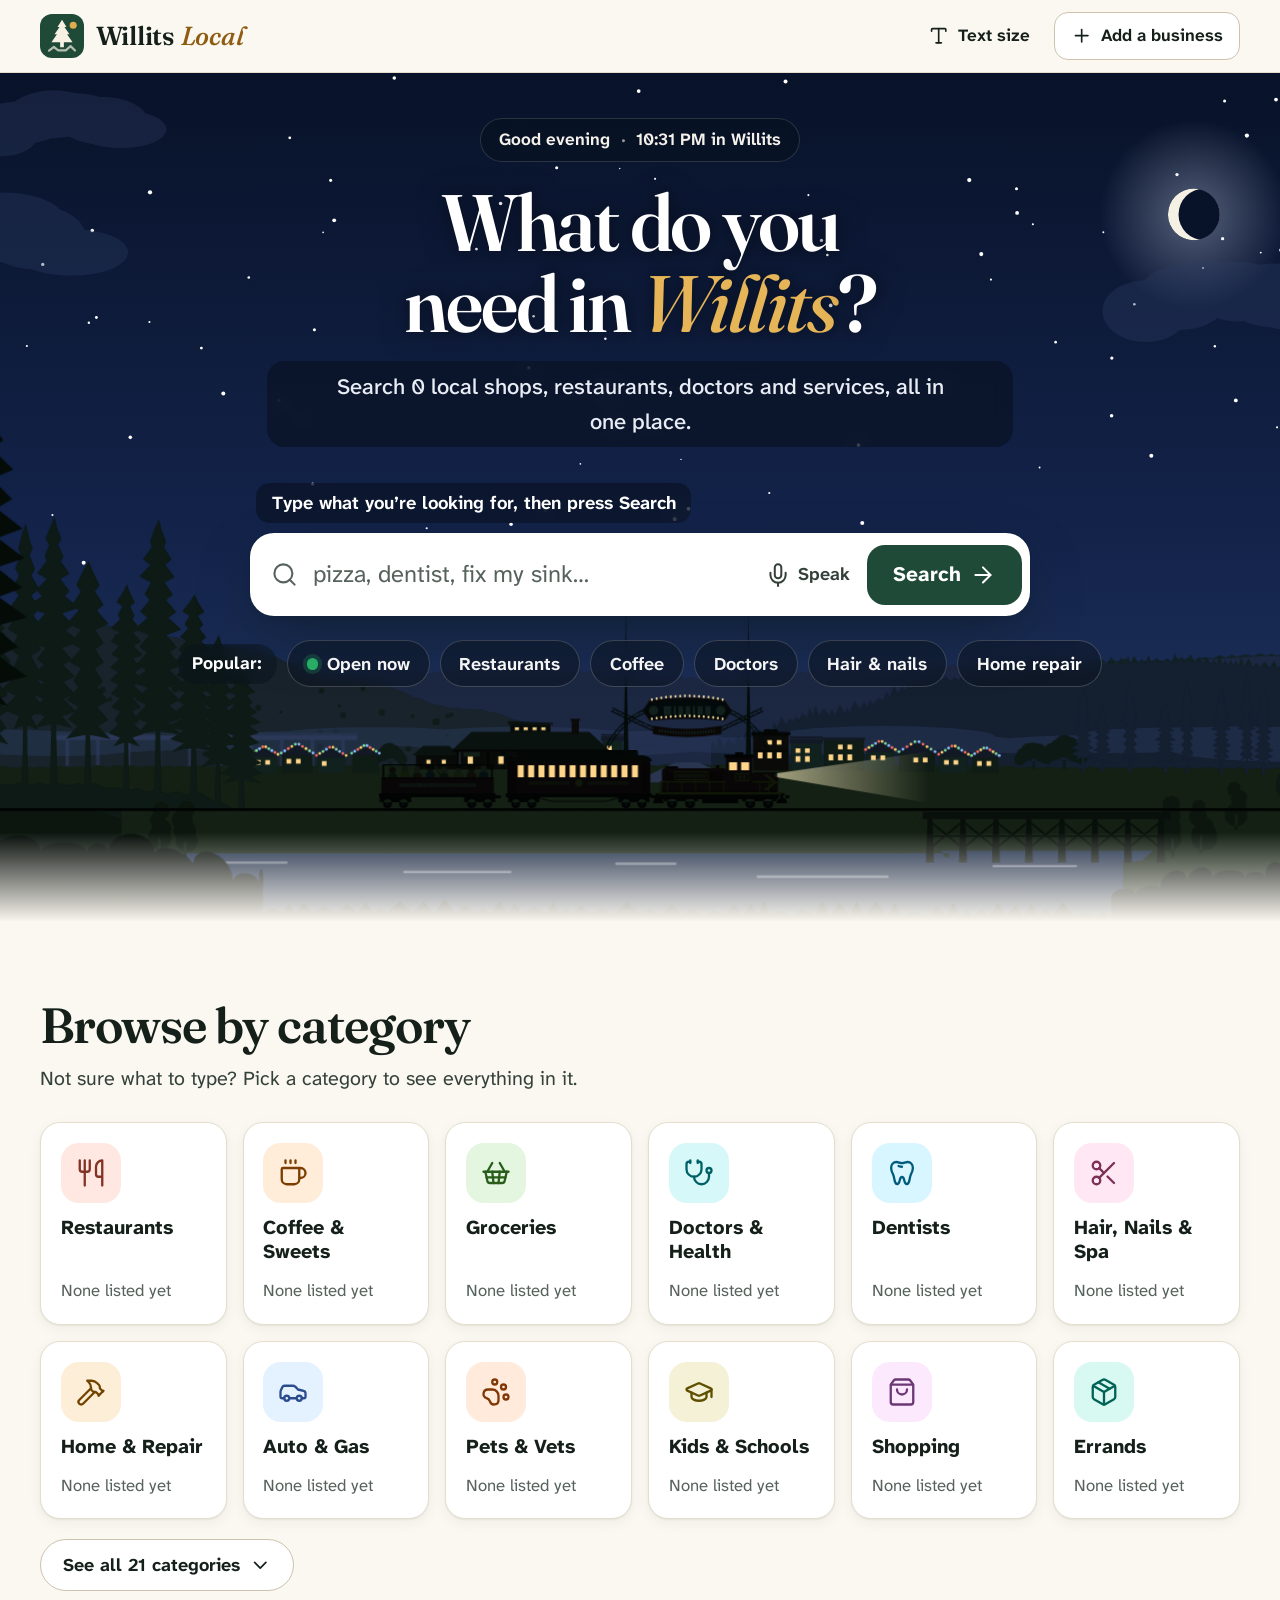
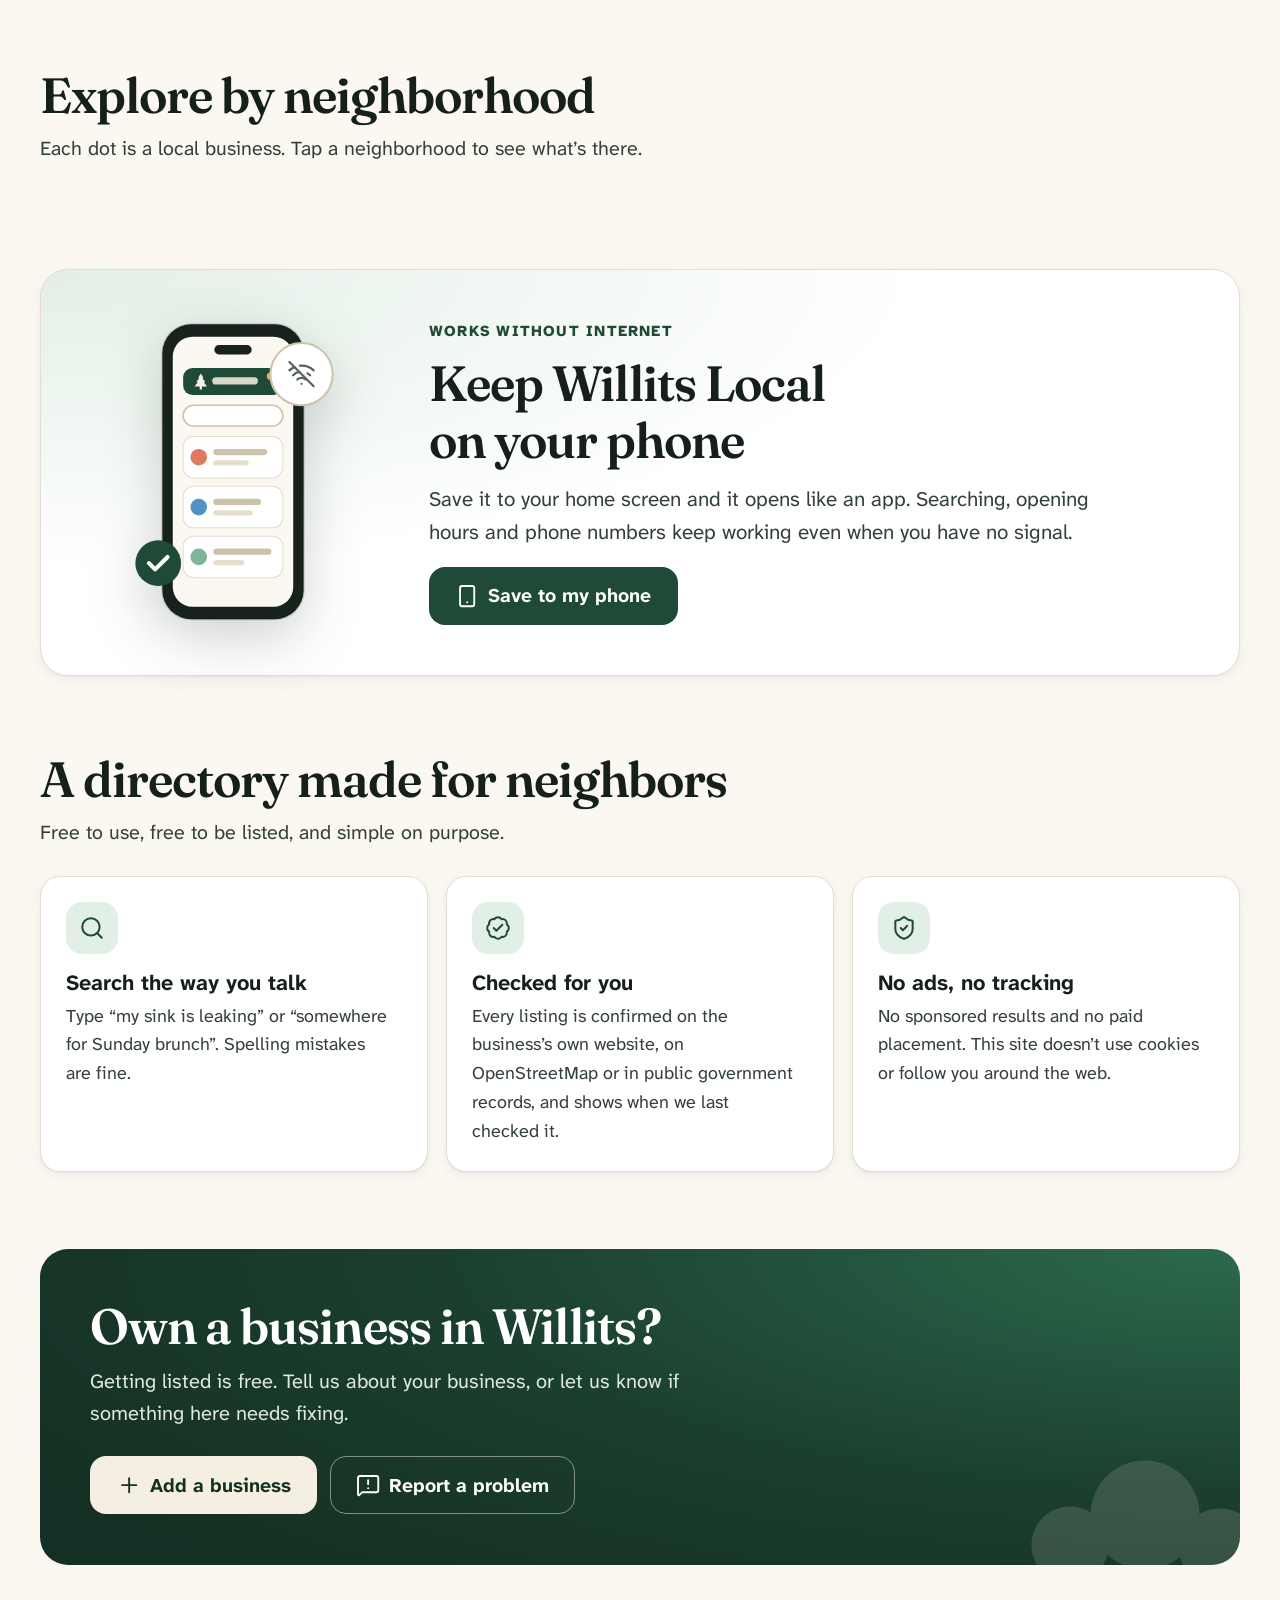
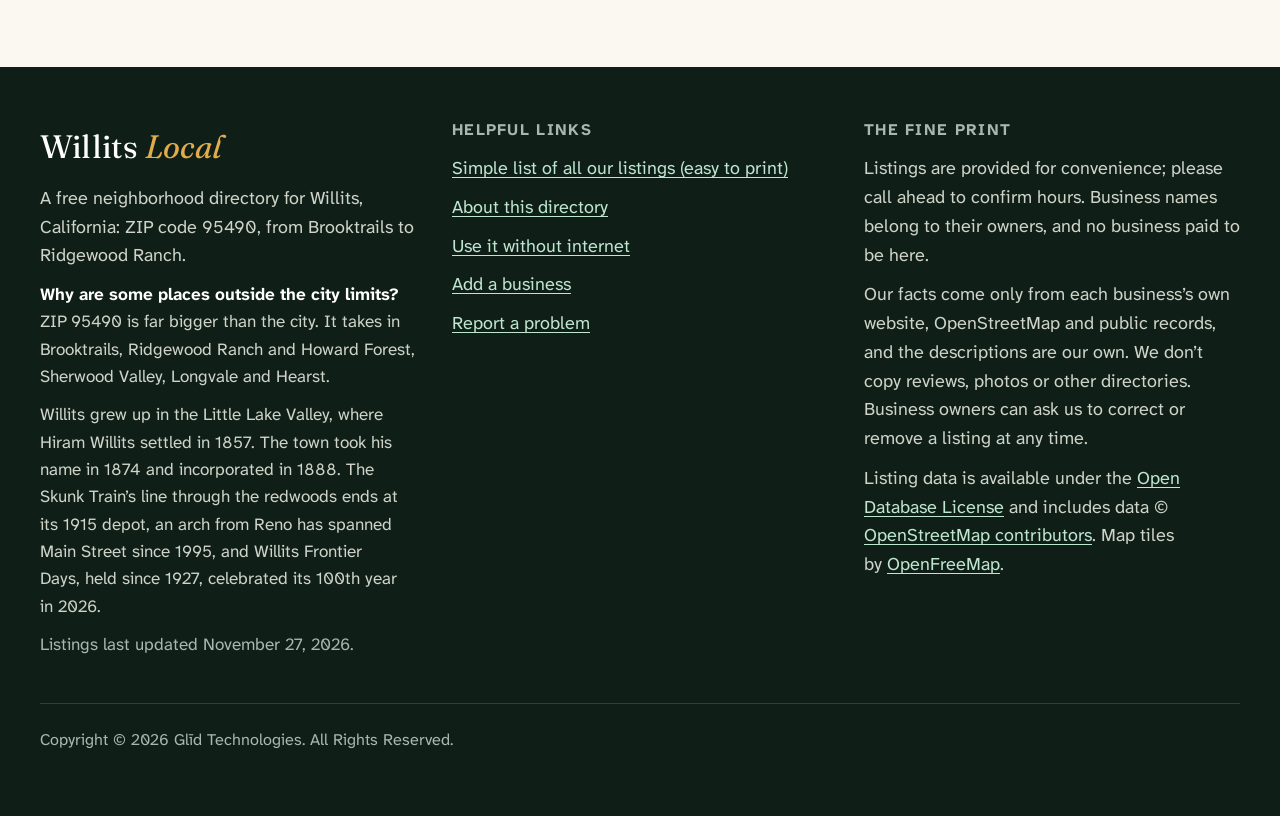
==== commit 91c9d057: "Serve the site from glid-tech.github.io/hyperlocal-willits-ca Co-Authored-By: Claude Opus 5.5 <norep" ====
--- a/index.html
+++ b/index.html
@@ -10,13 +10,13 @@
 <meta property="og:type" content="website">
 <meta property="og:title" content="Willits Local: the neighborhood directory">
 <meta property="og:description" content="Find local restaurants, shops, doctors and services in Willits, California. Search in plain English.">
-<meta property="og:image" content="assets/img/og-image.png">
+<meta property="og:image" content="https://glid-tech.github.io/hyperlocal-willits-ca/assets/img/og-image.png">
 <meta property="og:image:alt" content="Willits Local: a search box over a drawing of Little Lake Valley at golden hour, with a train passing the depot and the Main Street arch, redwoods and the Coast Range ridge behind.">
 <meta name="twitter:card" content="summary_large_image">
 <!-- SITE-URL:START (written by tools/set-site-url.mjs) -->
-<link rel="canonical" href="./">
-<meta property="og:url" content="./">
-<meta name="twitter:image" content="assets/img/og-image.png">
+<link rel="canonical" href="https://glid-tech.github.io/hyperlocal-willits-ca/">
+<meta property="og:url" content="https://glid-tech.github.io/hyperlocal-willits-ca/">
+<meta name="twitter:image" content="https://glid-tech.github.io/hyperlocal-willits-ca/assets/img/og-image.png">
 <!-- SITE-URL:END -->
 <link rel="icon" href="assets/img/favicon.svg" type="image/svg+xml">
 <link rel="apple-touch-icon" href="assets/img/apple-touch-icon.png">
@@ -37,7 +37,7 @@
 </script>
 <script type="module" src="assets/js/app.js"></script>
 <script type="application/ld+json">
-{"@context":"https://schema.org","@type":"WebSite","name":"Willits Local","description":"A free directory of local businesses in Willits, California.","potentialAction":{"@type":"SearchAction","target":"./?q={search_term_string}","query-input":"required name=search_term_string"}}
+{"@context":"https://schema.org","@type":"WebSite","name":"Willits Local","description":"A free directory of local businesses in Willits, California.","potentialAction":{"@type":"SearchAction","target":"https://glid-tech.github.io/hyperlocal-willits-ca/?q={search_term_string}","query-input":"required name=search_term_string"},"url":"https://glid-tech.github.io/hyperlocal-willits-ca/"}
 </script>
 </head>
 <body>
